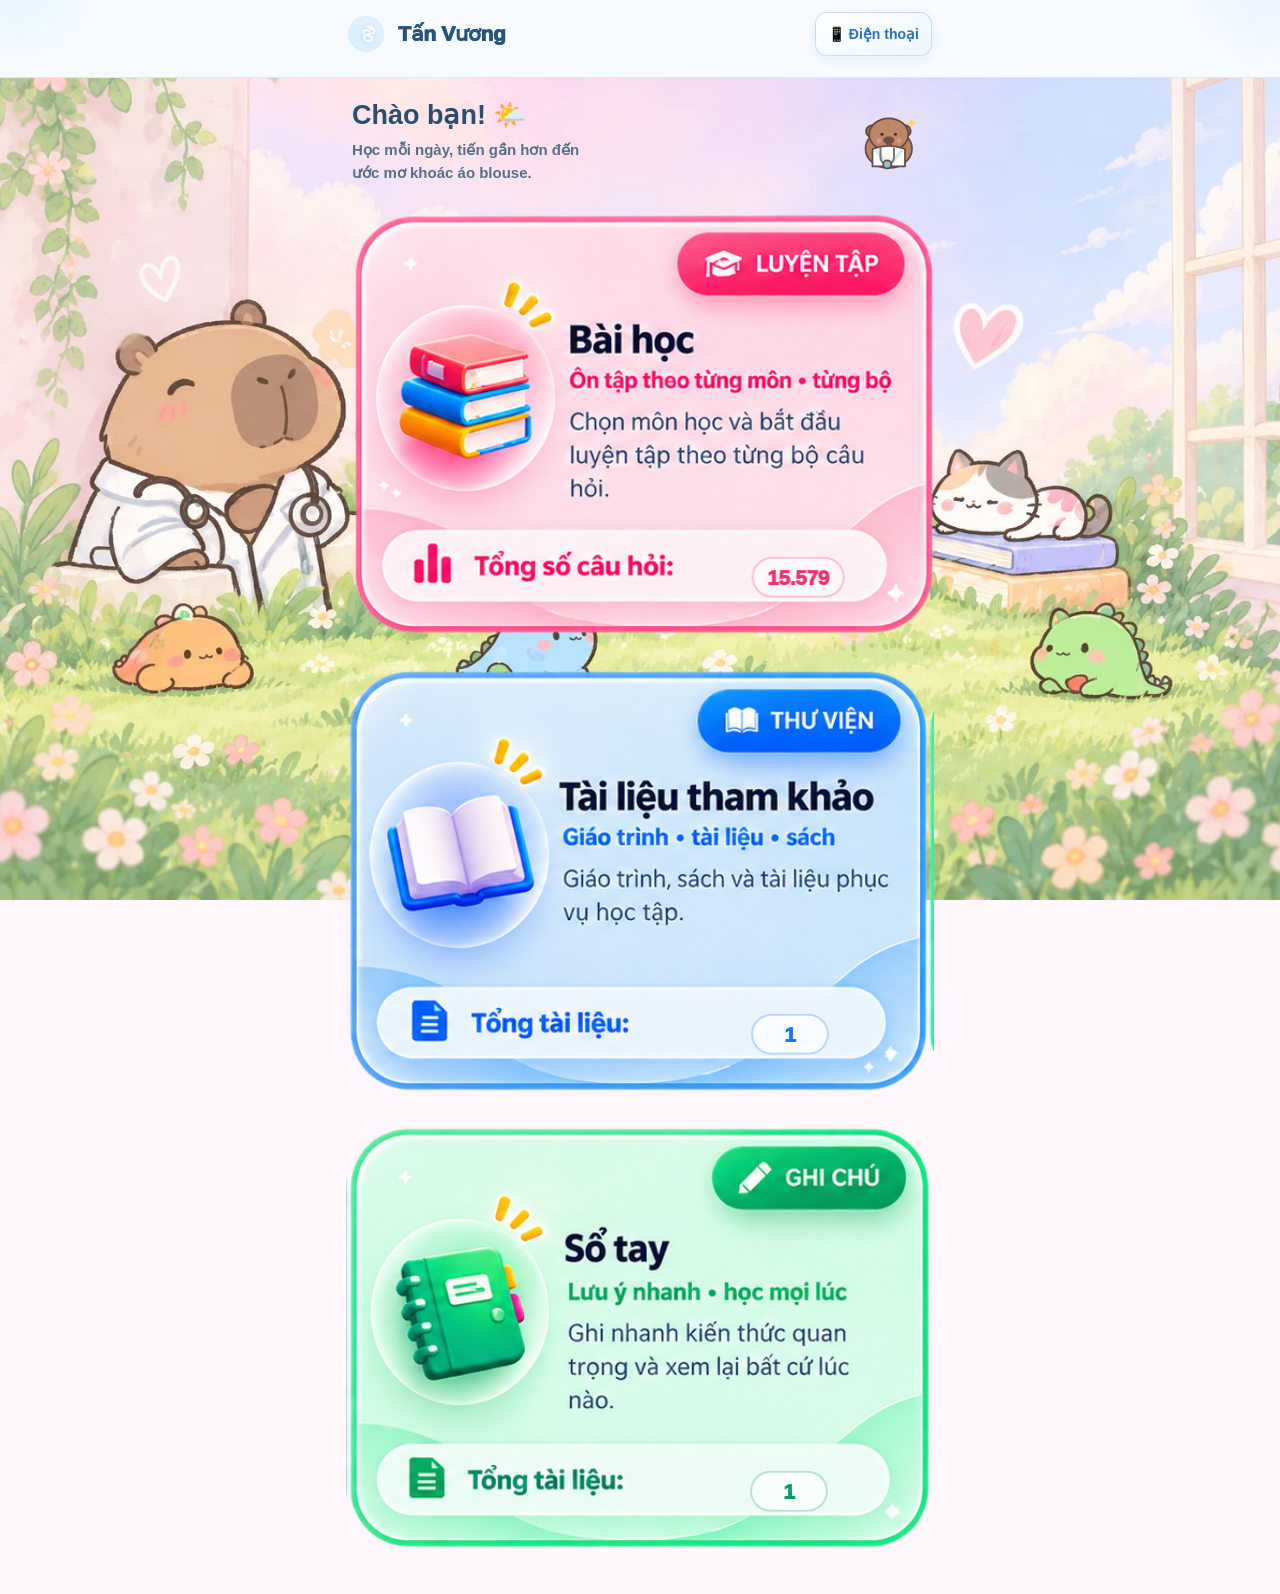
==== mobile.html @ 76cd5048 "2 luồng" ====
<!DOCTYPE html>

<html lang="vi" id="mobilePreview" data-device="mobile">
<head>
<meta charset="utf-8"/>
<meta content="width=device-width, initial-scale=1.0" name="viewport"/>
<meta content="#f28da8" name="theme-color"/>
<title>Tấn Vương | Học Y Khoa Cùng Tôi</title>
<link href="styles/mobile.css?v=20260911q3" rel="stylesheet"/>

</head>
<body class="closer-kawaii-theme">
<div aria-hidden="true" class="kawaii-global-scene">
<img alt="" class="kg-cloud kg-cloud-1" src="assets/stickers/cloud-smile.svg"/>
<img alt="" class="kg-cloud kg-cloud-2" src="assets/stickers/cloud-smile.svg"/>
<span class="kg-spark kg-s1">✦</span><span class="kg-spark kg-s2">♡</span><span class="kg-spark kg-s3">✧</span>
</div>
<!-- =====================================================
     BACKGROUND
===================================================== -->
<div class="background-orb orb-1"></div>
<div class="background-orb orb-2"></div>
<div class="background-orb orb-3"></div>
<div class="background-orb orb-4"></div>
<div aria-hidden="true" class="global-stickers">
<span class="global-sticker gs1">🩺</span>
<span class="global-sticker gs2">💊</span>
<span class="global-sticker gs3">🧬</span>
<span class="global-sticker gs4">🧠</span>
<span class="global-sticker gs5">🫀</span>
<span class="global-sticker gs6">🧪</span>
<span class="global-sticker gs7">🦴</span>
<span class="global-sticker gs8">💉</span>
<span class="global-sticker gs9">🔬</span>
<span class="global-sticker gs10">⚕️</span>
</div>
<!-- =====================================================
     HEADER
===================================================== -->
<header class="header">
<div class="header-inner">
<button class="brand ripple-target" id="brandHomeBtn" type="button">
<div class="brand-logo">
<span class="brand-pulse"></span>
<span aria-hidden="true" class="brand-cross medical-snake-mark">
<img alt="" src="assets/ui/asclepius.svg"/>
</span>
</div>
<span class="brand-name">
                Tấn Vương
            </span>
</button>
<nav aria-label="Điều hướng nhanh" class="kawaii-header-nav">
<button class="kawaii-nav-btn active" data-kawaii-nav="home" type="button">⌂ <span>Trang chủ</span></button>
<button class="kawaii-nav-btn" data-kawaii-nav="exercise" type="button">✎ <span>Làm bài</span></button>
<button class="kawaii-nav-btn" data-kawaii-nav="resource" type="button">▤ <span>Tài liệu</span></button>
</nav>
<div class="header-actions">
<button class="device-switch is-device-locked" id="deviceSwitch" type="button" aria-label="Giao diện hiện tại: Điện thoại" disabled>📱 Điện thoại</button>
<button class="fullscreen-btn ripple-target" id="fullscreenBtn" title="Toàn màn hình" type="button">
<span id="fullscreenIcon">
                    ⛶
                </span>
</button>
</div>
</div>
</header>
<!-- =====================================================
     MAIN
===================================================== -->
<main class="container">
<!-- =====================================================
     TRANG CHỦ — KAWAII GARDEN V2 FIXED
===================================================== -->
<section class="page-section show home-v2-page" id="landingPage">
<div class="mobile-greeting" aria-label="Lời chào">
  <div>
    <h1>Chào bạn! 🌤️</h1>
    <p>Học mỗi ngày, tiến gần hơn đến ước mơ khoác áo blouse.</p>
  </div>
  <img src="assets/stickers/capybara-doctor.svg" alt="" aria-hidden="true"/>
</div>
<div aria-hidden="true" class="home-v2-sky">
<span class="home-v2-cloud cloud-a"></span>
<span class="home-v2-cloud cloud-b"></span>
<span class="home-v2-star star-a">✦</span>
<span class="home-v2-star star-b">♡</span>
<span class="home-v2-star star-c">✧</span>
</div>
<section aria-label="Chào mừng" class="home-hero-v2-fixed">
<img alt="Chào bạn! Học mỗi ngày, tiến gần hơn đến ước mơ khoác áo blouse." class="home-hero-transparent-art" src="assets/home/home-hero-transparent.png"/>
<div aria-hidden="true" class="home-hero-mascots">
<img alt="" class="hero-capy-fixed" src="assets/stickers/capybara-doctor.svg"/>
<img alt="" class="hero-books-fixed" src="assets/stickers/books-plant.svg"/>
<img alt="" class="hero-cat-fixed" src="assets/stickers/cat-chick.svg"/>
<img alt="" class="hero-dino-fixed" src="assets/stickers/dino-study.svg"/>
</div>
<div class="hero-copy-fixed">
<div class="hero-kicker-fixed">💗 HỌC Y MỖI NGÀY</div>
<h1>Chào bạn!</h1>
<p>Học mỗi ngày, tiến gần hơn đến ước mơ khoác áo blouse.</p>
<div aria-hidden="true" class="hero-books-labels">
<span>Better Doctor</span>
<span>Brighter Future</span>
<span>You Can Do It!</span>
</div>
</div>
<div aria-hidden="true" class="hero-quote-fixed">
<span>Tri thức</span>
<strong>vì một thế hệ<br/>khỏe mạnh hơn ♡</strong>
</div>
<div aria-hidden="true" class="hero-doodle-left">Good<br/>Study... ♡</div>
<div aria-hidden="true" class="hero-doodle-right">Kiến thức hôm nay<br/>tạo nên bác sĩ tương lai ✨</div>
</section>
<section aria-label="Chức năng chính" class="home-actions-v2 home-actions-three home-image-actions">
<button aria-label="Bài học — mở khu luyện tập" class="home-action-card home-image-card home-image-card--lesson ripple-target" id="exercisePortalBtn" type="button">
<span class="home-total-v2 home-total-v2--lesson" id="homeQuestionTotal">...</span>
<span aria-hidden="true" class="home-card-code-arrow">→</span>
</button>
<button aria-label="Tài liệu tham khảo — mở thư viện tài liệu" class="home-action-card home-image-card home-image-card--resource ripple-target" id="resourcePortalBtn" type="button">
<span class="home-total-v2 home-total-v2--resource" data-home-resource-total="" id="homeResourceTotal">...</span>
<span aria-hidden="true" class="home-card-code-arrow">→</span>
</button>
<button aria-label="Sổ tay — mở ghi chú cá nhân" class="home-action-card home-image-card home-image-card--notebook ripple-target" id="notebookPortalBtn" type="button">
<span class="home-total-v2 home-total-v2--notebook" data-home-resource-total="" id="homeNotebookResourceTotal">...</span>
<span aria-hidden="true" class="home-card-code-arrow">→</span>
</button>
</section>
<div aria-hidden="true" class="home-bottom-garden">
<img alt="" class="garden-capy" src="assets/stickers/capy-laptop.svg"/>
<img alt="" class="garden-fox" src="assets/stickers/fox-book.svg"/>
<img alt="" class="garden-rainbow" src="assets/stickers/rainbow-cloud.svg"/>
<img alt="" class="garden-sleep" src="assets/stickers/sleep-cat.svg"/>
<img alt="" class="garden-penguin" src="assets/stickers/penguin-laptop.svg"/>
<span class="garden-message msg-left">Kiến thức hôm nay<br/>là sức khỏe ngày mai ♡</span>
<span class="garden-message msg-right">Học đều mỗi ngày<br/>một chút nhé! ✨</span>
</div>
</section>
<!-- =====================================================
     SỔ TAY
===================================================== -->
<section class="page-section notebook-page" id="notebookPage">
<div class="section-navigation glass-card notebook-navigation">
<button class="nav-back-btn ripple-target" id="notebookHomeBtn" type="button">🏠 Trang chủ</button>
<div class="section-nav-center">
<span class="nav-main-icon">📓</span>
<div><small>GHI CHÚ CÁ NHÂN</small><strong>Sổ tay</strong></div>
</div>
<span class="nav-decoration">✦</span>
</div>
<div class="notebook-shell glass-card">
<div class="notebook-heading">
<div>
<span class="notebook-kicker">✎ SỔ TAY HỌC TẬP</span>
<h2>Ghi lại điều quan trọng</h2>
<p>Nội dung được tự động lưu trên trình duyệt của thiết bị này.</p>
</div>
<span class="notebook-save-status" id="notebookSaveStatus">Đã lưu ✓</span>
</div>
<div class="notebook-paper-wrap">
<textarea class="notebook-textarea" id="notebookTextarea" placeholder="Ví dụ:
• Tiêu chuẩn chẩn đoán cần nhớ...
• Công thức / dấu hiệu quan trọng...
• Những câu mình thường làm sai..." spellcheck="false"></textarea>
</div>
<div class="notebook-footer">
<span id="notebookStats">0 ký tự</span>
<button class="notebook-clear-btn ripple-target" id="notebookClearBtn" type="button">🧹 Xóa nội dung</button>
</div>
</div>
</section>
<!-- =====================================================
     BÀI TẬP
===================================================== -->
<section class="page-section" id="exerciseHub">
<div aria-hidden="true" class="kawaii-page-decor exercise-page-decor">
<img alt="" class="decor-capy" src="assets/stickers/capybara-doctor.svg"/>
<img alt="" class="decor-dino" src="assets/stickers/dino-study.svg"/>
<img alt="" class="decor-bunny" src="assets/stickers/bunny-heart.svg"/>
<img alt="" class="decor-rainbow" src="assets/stickers/rainbow-cloud.svg"/>
</div>
<div aria-hidden="true" class="kawaii-floating-notes">
<div class="kawaii-paper-note exercise-note-right"><img alt="" src="assets/stickers/paper-note.svg"/><span>Kiến thức là hành trang cả đời! ♡</span></div>
</div>
<div class="section-navigation glass-card">
<button class="nav-back-btn ripple-target" id="exerciseHomeBtn" type="button">
            🏠 Trang chủ
        </button>
<div class="section-nav-center">
<span class="nav-main-icon">
                📝
            </span>
<div>
<small>
                    KHU VỰC HỌC TẬP
                </small>
<strong>
                    Bài Tập
                </strong>
</div>
</div>
<span class="nav-decoration">
            ✦
        </span>
</div>
<!-- =================================================
         MÔN HỌC
    ================================================= -->
<div class="subjects">
<button class="subject-btn ripple-target" data-subject="Nội Khoa" type="button">
<img class="mobile-subject-bg" src="assets/subject-cards/noi-khoa.png" alt="" aria-hidden="true" loading="eager" decoding="async">
<span class="subject-icon">
                🫀
            </span>
<span class="subject-name">
                Nội Khoa
            </span>
<span class="subject-count" data-subject-count="Nội Khoa">
                0 Câu
            </span>
</button>
<button class="subject-btn ripple-target" data-subject="Ngoại Khoa" type="button">
<img class="mobile-subject-bg" src="assets/subject-cards/ngoai-khoa.png" alt="" aria-hidden="true" loading="eager" decoding="async">
<span class="subject-icon">
                🩺
            </span>
<span class="subject-name">
                Ngoại Khoa
            </span>
<span class="subject-count" data-subject-count="Ngoại Khoa">
                0 Câu
            </span>
</button>
<button class="subject-btn ripple-target" data-subject="Nhi Khoa" type="button">
<img class="mobile-subject-bg" src="assets/subject-cards/nhi-khoa.png" alt="" aria-hidden="true" loading="eager" decoding="async">
<span class="subject-icon">
                👶
            </span>
<span class="subject-name">
                Nhi Khoa
            </span>
<span class="subject-count" data-subject-count="Nhi Khoa">
                0 Câu
            </span>
</button>
<button class="subject-btn ripple-target" data-subject="Sản Phụ Khoa" type="button">
<img class="mobile-subject-bg" src="assets/subject-cards/san-phu-khoa.png" alt="" aria-hidden="true" loading="eager" decoding="async">
<span class="subject-icon">
                🤰
            </span>
<span class="subject-name">
                Sản Phụ Khoa
            </span>
<span class="subject-count" data-subject-count="Sản Phụ Khoa">
                0 Câu
            </span>
</button>
<button class="subject-btn ripple-target" data-subject="Giải Phẫu" type="button">
<img class="mobile-subject-bg" src="assets/subject-cards/giai-phau.png" alt="" aria-hidden="true" loading="eager" decoding="async">
<span class="subject-icon">
                🦴
            </span>
<span class="subject-name">
                Giải Phẫu
            </span>
<span class="subject-count" data-subject-count="Giải Phẫu">
                0 Câu
            </span>
</button>
<button class="subject-btn ripple-target" data-subject="Sinh Lý" type="button">
<img class="mobile-subject-bg" src="assets/subject-cards/sinh-ly.png" alt="" aria-hidden="true" loading="eager" decoding="async">
<span class="subject-icon">
                🧠
            </span>
<span class="subject-name">
                Sinh Lý
            </span>
<span class="subject-count" data-subject-count="Sinh Lý">
                0 Câu
            </span>
</button>
<!-- HÓA SINH -->
<button class="subject-btn ripple-target" data-subject="Hóa Sinh" type="button">
<img class="mobile-subject-bg" src="assets/subject-cards/hoa-sinh.png" alt="" aria-hidden="true" loading="eager" decoding="async">
<span class="subject-icon">
                🧪
            </span>
<span class="subject-name">
                Hóa Sinh
            </span>
<span class="subject-count" data-subject-count="Hóa Sinh">
                0 Câu
            </span>
</button>
<!-- CÁC MÔN KHÁC -->
<button class="subject-btn ripple-target" data-subject="Các môn khác" type="button">
<img class="mobile-subject-bg" src="assets/subject-cards/cac-mon-khac.png" alt="" aria-hidden="true" loading="eager" decoding="async">
<span class="subject-icon">
                📚
            </span>
<span class="subject-name">
                Các môn khác
            </span>
<span class="subject-count" data-subject-count="Các môn khác">
                0 Câu
            </span>
</button>
<!-- TIẾNG ANH -->
<button class="subject-btn english-subject ripple-target" data-subject="Tiếng Anh" type="button">
<img class="mobile-subject-bg" src="assets/subject-cards/tieng-anh.png" alt="" aria-hidden="true" loading="eager" decoding="async">
<span class="english-new-badge">
                FLASHCARD
            </span>
<!-- ĐÃ ĐỔI CỜ 🇬🇧 THÀNH STICKER 🔤 -->
<span class="subject-icon english-subject-icon">
                🔤
            </span>
<span class="subject-name">
                Tiếng Anh
            </span>
<span class="subject-count english-count" data-subject-count="Tiếng Anh">
                0 Câu
            </span>
</button>
</div>
<!-- =================================================
         CẤU HÌNH
    ================================================= -->
</section><section class="page-section subject-detail-page" id="subjectPage"><div aria-hidden="true" class="subject-page-decor">
<span class="subject-page-spark sp-s1">✦</span>
<span class="subject-page-spark sp-s2">♡</span>
<span class="subject-page-spark sp-s3">✧</span>
</div><div class="subject-page-navigation glass-card">
<button class="subject-page-back ripple-target" id="subjectBackBtn" type="button">← Danh sách môn</button>
<div class="subject-page-heading">
<span class="subject-page-icon" id="subjectPageIcon">📚</span>
<div>
<small>MÔN HỌC ĐANG CHỌN</small>
<strong id="subjectPageTitle">Môn học</strong>
</div>
</div>
<button class="subject-page-home ripple-target" id="subjectPageHomeBtn" title="Trang chủ" type="button">⌂</button>
</div><div class="subject-page-intro">
<span>✦</span>
<p>Chọn một bộ trắc nghiệm bên dưới để bắt đầu học.</p>
<span>♡</span>
</div></section><section class="page-section quiz-config-page" id="quizConfigPage">
<div class="quiz-config-navigation glass-card">
<button class="quiz-config-back ripple-target" id="quizConfigBackBtn" type="button">← Chọn bộ</button>
<div class="quiz-config-heading">
<span aria-hidden="true" class="quiz-config-icon">📝</span>
<div>
<small>CẤU HÌNH BÀI LÀM</small>
<strong id="quizConfigTitle">Bộ trắc nghiệm</strong>
</div>
</div>
<button class="quiz-config-home ripple-target" id="quizConfigHomeBtn" title="Trang chủ" type="button">⌂</button>
</div>
<div aria-hidden="true" class="quiz-config-intro">
<span>✦</span><p>Chọn số câu, thời gian và hình thức học.</p><span>♡</span>
</div>
<div class="mode-area" id="modeArea">
<div class="selected-subject glass-card">
<div class="selected-subject-info">
<span class="selected-dot"></span>
<div>
<small>
                        ĐANG CHỌN
                    </small>
<h2 id="selectedSubjectName"></h2>
</div>
</div>
<span class="selected-count" id="subjectCountText">
                0 câu hỏi
            </span>
</div>
<div class="test-config">
<!-- SỐ CÂU -->
<div class="config-group glass-card">
<div class="config-header">
<div class="config-icon">
                        📝
                    </div>
<div>
<strong>
                            Số câu
                        </strong>
<small>
                            Chọn số câu kiểm tra
                        </small>
</div>
</div>
<div class="choice-row" id="questionCountChoices">
<button class="choice-btn ripple-target" data-count="10" type="button">
<strong>10</strong>
<span>câu</span>
</button>
<button class="choice-btn active ripple-target" data-count="15" type="button">
<strong>15</strong>
<span>câu</span>
</button>
<button class="choice-btn ripple-target" data-count="20" type="button">
<strong>20</strong>
<span>câu</span>
</button>
<button class="choice-btn ripple-target" data-count="30" type="button">
<strong>30</strong>
<span>câu</span>
</button>
<button class="choice-btn ripple-target" data-count="50" type="button">
<strong>50</strong>
<span>câu</span>
</button>
<button class="choice-btn ripple-target" data-count="all" type="button">
<strong>∞</strong>
<span>tất cả</span>
</button>
</div>
</div>
<!-- THỜI GIAN -->
<div class="config-group glass-card">
<div class="config-header">
<div class="config-icon timer-config-icon">
                        ⏱
                    </div>
<div>
<strong>
                            Thời gian
                        </strong>
<small>
                            Thời gian làm bài
                        </small>
</div>
</div>
<div class="choice-row time-choice-row" id="timeChoices">
<button class="choice-btn ripple-target" data-time="0" type="button">
<strong>∞</strong>
<span>Tự do</span>
</button>
<button class="choice-btn active ripple-target" data-time="15" type="button">
<strong>15</strong>
<span>phút</span>
</button>
<button class="choice-btn ripple-target" data-time="30" type="button">
<strong>30</strong>
<span>phút</span>
</button>
<button class="choice-btn ripple-target" data-time="45" type="button">
<strong>45</strong>
<span>phút</span>
</button>
<button class="choice-btn ripple-target" data-time="60" type="button">
<strong>60</strong>
<span>phút</span>
</button>
</div>
</div>
</div>
<!-- =================================================
             CHẾ ĐỘ
        ================================================= -->
<div class="mode-grid" id="modeGrid">
<button class="mode-card test-mode ripple-target" id="startTestBtn" type="button">
<span class="mode-sticker">
                    🧪
                </span>
<div class="mode-icon">
                    📝
                </div>
<div class="mode-content">
<span>
                        KIỂM TRA
                    </span>
<h3>
                        Bắt đầu TEST
                    </h3>
<p>
                        Random câu hỏi và đáp án.
                    </p>
</div>
<div class="mode-arrow">
                    →
                </div>
</button>
<button class="mode-card read-mode ripple-target" id="readQuestionsBtn" type="button">
<span class="mode-sticker">
                    🩺
                </span>
<div class="mode-icon">
                    📖
                </div>
<div class="mode-content">
<span>
                        ÔN TẬP
                    </span>
<h3>
                        Đọc câu hỏi
                    </h3>
<p>
                        Xem đáp án và giải thích.
                    </p>
</div>
<div class="mode-arrow">
                    →
                </div>
</button>
<!-- FLASHCARD -->
<button class="mode-card flashcard-mode ripple-target" id="flashcardModeBtn" type="button">
<span class="mode-sticker flash-mode-sticker">
                    💬
                </span>
<div class="mode-icon flashcard-mode-icon">
                    🎴
                </div>
<div class="mode-content">
<span>
                        ENGLISH
                    </span>
<h3>
                        Học bằng Flashcard
                    </h3>
<p>
                        Lật thẻ, ghi nhớ và luyện từ vựng.
                    </p>
</div>
<div class="mode-arrow flashcard-arrow">
                    →
                </div>
</button>
<!-- LUYỆN TỪ -->
<button class="mode-card word-practice-mode ripple-target" id="wordPracticeModeBtn" type="button">
<span class="mode-sticker word-practice-mode-sticker">
                    ✨
                </span>
<div class="mode-icon word-practice-mode-icon">
                    ⌨️
                </div>
<div class="mode-content">
<span>
                        ENGLISH
                    </span>
<h3>
                        Luyện từ
                    </h3>
<p>
                        Điền Anh ↔ Việt, sai nhập lại đến khi đúng.
                    </p>
</div>
<div class="mode-arrow word-practice-arrow">
                    →
                </div>
</button>
</div>
</div></section>
<!-- =====================================================
     TÀI LIỆU
===================================================== -->
<section class="page-section" id="resourceHub">
<div class="section-navigation glass-card">
<button class="nav-back-btn ripple-target" id="resourceHomeBtn" type="button">
            🏠 Trang chủ
        </button>
<div class="section-nav-center">
<span class="nav-main-icon">
                📚
            </span>
<div>
<small>
                    THƯ VIỆN
                </small>
<strong>
                    Tài Liệu
                </strong>
</div>
</div>
<span class="nav-decoration">
            ✦
        </span>
</div>
<div class="library-banner glass-card">
<div class="library-banner-icon">
            📚
        </div>
<div class="library-banner-content">
<span>
                THƯ VIỆN Y KHOA
            </span>
<h2>
                Tài liệu học tập
            </h2>
<p>
                Sách và slide lưu trên Google Drive,
                không chiếm dung lượng hosting.
            </p>
</div>
<div class="drive-status">
<span class="drive-status-dot"></span>

            Google Drive

        </div>
</div>
<div class="resource-category-grid">
<button class="resource-category-card book-category ripple-target" id="bookResourceBtn" type="button">
<div class="resource-category-icon">
                📘
            </div>
<span class="resource-category-label">
                E-BOOK
            </span>
<h2>
                Sách Tham Khảo
            </h2>
<p>
                Giáo trình và sách Y khoa.
            </p>
<div class="resource-category-footer">
<span id="bookCount">
                    0 sách
                </span>
<strong>
                    →
                </strong>
</div>
</button>
<button class="resource-category-card slide-category ripple-target" id="slideResourceBtn" type="button">
<div class="resource-category-icon">
                🖥️
            </div>
<span class="resource-category-label">
                SLIDE
            </span>
<h2>
                Slide Tham Khảo
            </h2>
<p>
                Slide bài giảng phục vụ ôn tập.
            </p>
<div class="resource-category-footer">
<span id="slideCount">
                    0 tài liệu
                </span>
<strong>
                    →
                </strong>
</div>
</button>
</div>
</section>
<!-- =====================================================
     DANH SÁCH SÁCH
===================================================== -->
<section class="page-section" id="resourceListPage">
<div class="section-navigation glass-card">
<button class="nav-back-btn ripple-target" id="backToResourcesBtn" type="button">
            ← Tài liệu
        </button>
<div class="section-nav-center">
<span class="nav-main-icon" id="resourceListIcon">
                📘
            </span>
<div>
<small>
                    THƯ VIỆN
                </small>
<strong id="resourceListTitle">
                    Sách Tham Khảo
                </strong>
</div>
</div>
<button class="small-home-btn ripple-target" id="resourceListHomeBtn" type="button">
            🏠
        </button>
</div>
<div class="resource-search glass-card">
<span class="resource-search-icon">
            🔎
        </span>
<div>
<label for="resourceSearchInput">
                Tìm trong thư viện
            </label>
<input autocomplete="off" id="resourceSearchInput" placeholder="Nhập tên sách..." type="search"/>
</div>
<span class="resource-result-count" id="resourceResultCount">
            0 sách
        </span>
<button class="resource-clear-btn ripple-target" id="resourceClearSearchBtn" type="button">
            ✕
        </button>
</div>
<div class="book-list" id="resourceList"></div>
</section>
<!-- =====================================================
     QUIZ
===================================================== -->
<section class="page-section" id="quizPage">
<div aria-hidden="true" class="kawaii-page-decor quiz-page-decor">
<img alt="" class="quiz-decor-study" src="assets/stickers/bear-study-desk.svg"/>
<img alt="" class="quiz-decor-bunny" src="assets/stickers/bunny-heart.svg"/>
<img alt="" class="quiz-decor-cloud" src="assets/stickers/cloud-smile.svg"/>
</div>
<div aria-hidden="true" class="kawaii-floating-notes">
<div class="kawaii-paper-note quiz-note-left"><img alt="" src="assets/stickers/paper-note.svg"/><span>Mỗi câu hỏi là một bước tiến ♡</span></div>
</div>
<div class="quiz-header glass-card">
<button class="quiz-header-btn ripple-target" id="quizHomeBtn" type="button">
            🏠 Trang chủ
        </button>
<div class="quiz-header-subject">
<span>🧠</span>
<strong id="quizTopSubject"></strong>
</div>
<button class="quiz-header-btn ripple-target" id="quizFullscreenBtn" type="button">
            ⛶
        </button>
</div>
<div class="quiz-layout">
<!-- MAIN -->
<div class="quiz-main glass-card">
<div class="quiz-top">
<div>
<div class="quiz-live">
<span></span>

                        ĐANG LÀM BÀI

                    </div>
<h2 id="quizSubject"></h2>
<p id="quizInfoText"></p>
</div>
<div class="timer" id="timer">

                    ⏱

                    <strong id="timerText">
                        15:00
                    </strong>
</div>
</div>
<div class="progress-box">
<div class="progress-head">
<span id="progressText"></span>
<span id="progressPercent">
                        0%
                    </span>
</div>
<div class="progress-track">
<div class="progress-value" id="progressValue"></div>
</div>
<div class="answered-status" id="answeredStatus"></div>
</div>
<div class="question-head">
<span class="question-number" id="questionNumber">
                    CÂU 1
                </span>
<button class="flag-btn ripple-target" id="flagBtn" type="button">
                    ⭐ Đánh dấu
                </button>
</div>
<div class="question-text" id="questionText"></div>
<div class="answers" id="answersArea"></div>
<div class="answer-explanation" id="answerExplanation">
<div class="explanation-head">
<span>
                        💡
                    </span>
<div>
<small>
                            GIẢI THÍCH
                        </small>
<strong id="correctAnswerText"></strong>
</div>
</div>
<p id="explanationText"></p>
<div class="answer-detail-list" id="answerDetailList"></div>
</div>
<div class="quiz-navigation">
<button class="quiz-nav-btn previous-btn ripple-target" id="prevBtn" type="button">
                    🩺 ← Câu trước
                </button>
<button class="quiz-nav-btn next-btn ripple-target" id="nextBtn" type="button">
                    Câu tiếp → 💊
                </button>
</div>
</div>
<!-- SIDEBAR -->
<aside class="quiz-sidebar glass-card">
<div class="sidebar-score" id="sidebarScore">
<span class="score-label">
                    KẾT QUẢ
                </span>
<div class="score-circle" id="scoreCircle">
<div>
<strong id="circlePercent">
                            0%
                        </strong>
<span id="circleScore">
                            0 điểm
                        </span>
</div>
</div>
<strong class="score-fraction" id="sidebarFraction"></strong>
<span class="score-tier" id="sidebarTier"></span>
<div class="score-stats">
<div class="score-correct">
<strong id="correctCount">
                            0
                        </strong>
<span>
                            Đúng
                        </span>
</div>
<div class="score-wrong">
<strong id="wrongCount">
                            0
                        </strong>
<span>
                            Sai
                        </span>
</div>
<div class="score-blank">
<strong id="blankCount">
                            0
                        </strong>
<span>
                            Trống
                        </span>
</div>
</div>
<div class="result-time" id="resultTime"></div>
</div>
<div class="review-tools" id="reviewTools">
<strong>
                    Xem lại
                </strong>
<div class="review-buttons">
<button class="review-btn active ripple-target" data-review="all" type="button">
                        Tất cả
                    </button>
<button class="review-btn ripple-target" data-review="wrong" type="button">
                        Câu sai
                    </button>
<button class="review-btn ripple-target" data-review="flagged" type="button">
                        ⭐
                    </button>
</div>
</div>
<div class="sidebar-title-row">
<strong>
                    Danh sách câu
                </strong>
<span>
                    🧬
                </span>
</div>
<div class="question-grid" id="questionGrid"></div>
<div class="question-legend" id="questionLegend"></div>
<button class="sidebar-action jump-action ripple-target" id="jumpUnansweredBtn" type="button">
                🔎 Tới câu chưa làm
            </button>
<button class="sidebar-action submit-action ripple-target" id="submitBtn" type="button">
                🧪 NỘP BÀI ✓
            </button>
<button class="sidebar-action new-action ripple-target" id="sidebarNewQuizBtn" type="button">
                🎲 Làm bài mới
            </button>
<button class="sidebar-action retry-action ripple-target" id="retryWrongBtn" type="button">
                🔁 Luyện lại câu sai
            </button>
<button class="sidebar-action exit-action ripple-target" id="exitQuizBtn" type="button">
                🚪 Thoát bài
            </button>
</aside>
</div>
</section>
<!-- =====================================================
     ĐỌC CÂU HỎI
===================================================== -->
<section class="page-section" id="readPage">
<div class="read-page-header glass-card">
<div>
<span>
                📖 ÔN TẬP
            </span>
<h2 id="readSubject"></h2>
</div>
<div>
<button class="nav-back-btn ripple-target" id="backFromReadBtn" type="button">
                ← Bài tập
            </button>
<button class="small-home-btn ripple-target" id="readHomeBtn" type="button">
                🏠
            </button>
</div>
</div>
<div class="read-search glass-card">
<span>
            🔎
        </span>
<input autocomplete="off" id="readSearchInput" placeholder="Tìm kiếm câu hỏi..." type="search"/>
<strong id="readResultCount">
            0 câu
        </strong>
</div>
<div class="read-list" id="readList"></div>
<div class="pagination glass-card" id="readPagination">
<button class="pagination-btn ripple-target" id="readPrevPageBtn" type="button">
            ← Trang trước
        </button>
<div>
<small>
                TRANG
            </small>
<strong id="readPageIndicator">
                1 / 1
            </strong>
</div>
<button class="pagination-btn ripple-target" id="readNextPageBtn" type="button">
            Trang sau →
        </button>
</div>
</section>
<!-- =====================================================
     FLASHCARD
===================================================== -->
<section class="page-section" id="flashcardPage">
<div class="flashcard-page-bg">
<span class="flash-decor fd1">
            🔤
        </span>
<span class="flash-decor fd2">
            💬
        </span>
<span class="flash-decor fd3">
            ✏️
        </span>
<span class="flash-decor fd4">
            🎧
        </span>
<span class="flash-decor fd5">
            ABC
        </span>
<div class="flashcard-header blue-glass">
<button class="flash-header-btn ripple-target" id="backFromFlashcardBtn" type="button">
                ← Tiếng Anh
            </button>
<div class="flash-header-center">
<span>
                    🎴
                </span>
<div>
<small>
                        ENGLISH STUDY
                    </small>
<strong>
                        Flashcard
                    </strong>
</div>
</div>
<button class="flash-header-btn home-flash-btn ripple-target" id="flashcardHomeBtn" type="button">
                🏠
            </button>
</div>
<div class="flash-dashboard blue-glass">
<div class="flash-dashboard-title">
<span class="flash-main-icon">
                    🔤
                </span>
<div>
<span>
                        HỌC TỪ VỰNG
                    </span>
<h2>
                        English Flashcards
                    </h2>
<p>
                        Nhấn vào thẻ hoặc phím Space để lật.
                    </p>
</div>
</div>
<div class="flash-stats">
<div>
<small>
                        THẺ
                    </small>
<strong id="flashTotalCount">
                        0
                    </strong>
</div>
<div>
<small>
                        ĐÃ NHỚ
                    </small>
<strong id="flashKnownCount">
                        0
                    </strong>
</div>
<div>
<small>
                        CÒN LẠI
                    </small>
<strong id="flashRemainingCount">
                        0
                    </strong>
</div>
</div>
</div>
<div class="flash-search-row blue-glass">
<span>
                🔎
            </span>
<input autocomplete="off" id="flashSearchInput" placeholder="Tìm từ vựng..." type="search"/>
<button class="flash-small-btn ripple-target" id="flashShuffleBtn" type="button">
                🔀 Random
            </button>
<button class="flash-small-btn ripple-target" id="flashResetBtn" type="button">
                ↻ Reset
            </button>
</div>
<div class="flash-progress-section">
<div class="flash-progress-info">
<strong id="flashPosition">
                    Thẻ 0 / 0
                </strong>
<span id="flashProgressPercent">
                    0%
                </span>
</div>
<div class="flash-progress-track">
<div class="flash-progress-value" id="flashProgressValue"></div>
</div>
</div>
<div class="flashcard-stage">
<div class="flashcard" id="flashcard" tabindex="0">
<div class="flashcard-inner">
<div class="flashcard-face flashcard-front">
<span class="flash-face-label">
                            ENGLISH
                        </span>
<span class="flash-word-icon">
                            🔤
                        </span>
<h2 id="flashFrontText">
                            Chưa có flashcard
                        </h2>
<p id="flashFrontHint">
                            Nhấn để xem nghĩa
                        </p>
<div class="flash-click-hint">
                            ↻ Lật thẻ
                        </div>
</div>
<div class="flashcard-face flashcard-back">
<span class="flash-face-label">
                            VIETNAMESE
                        </span>
<span class="flash-word-icon">
                            💬
                        </span>
<h2 id="flashBackText"></h2>
<p class="flash-pronunciation" id="flashPronunciation"></p>
<div class="flash-example" id="flashExample"></div>
<div class="flash-click-hint">
                            ↻ Lật lại
                        </div>
</div>
</div>
</div>
</div>
<div class="flashcard-actions">
<button class="flash-nav-btn ripple-target" id="flashPrevBtn" type="button">
                ← Thẻ trước
            </button>
<button class="flash-known-btn ripple-target" id="flashKnownBtn" type="button">
                ○ Đánh dấu đã nhớ
            </button>
<button class="flash-nav-btn next-flash-btn ripple-target" id="flashNextBtn" type="button">
                Thẻ tiếp →
            </button>
</div>
</div>
</section>
<!-- =====================================================
     LUYỆN TỪ TIẾNG ANH
===================================================== -->
<section class="page-section" id="wordPracticePage">
<div class="word-practice-page-bg">
<span aria-hidden="true" class="word-decor wd1">A</span>
<span aria-hidden="true" class="word-decor wd2">あ</span>
<span aria-hidden="true" class="word-decor wd3">💬</span>
<span aria-hidden="true" class="word-decor wd4">✍️</span>
<span aria-hidden="true" class="word-decor wd5">✨</span>
<div class="word-practice-header word-glass">
<button class="word-header-btn ripple-target" id="backFromWordPracticeBtn" type="button">
                ← Tiếng Anh
            </button>
<div class="word-header-center">
<span>🧩</span>
<div>
<small>VOCABULARY TRAINER</small>
<strong>Luyện từ</strong>
</div>
</div>
<button class="word-header-btn word-home-btn ripple-target" id="wordPracticeHomeBtn" title="Trang chủ" type="button">
                🏠
            </button>
</div>
<div class="word-practice-dashboard">
<div class="word-practice-intro word-glass">
<div class="word-intro-icon">
                    🔤
                </div>
<div>
<small>LUYỆN PHẢN XẠ TỪ VỰNG</small>
<h2>Anh ↔ Việt</h2>
<p>Trả lời đúng mới được chuyển sang từ tiếp theo.</p>
</div>
</div>
<div class="word-practice-stats">
<div>
<small>ĐÚNG</small>
<strong id="wordPracticeCorrectCount">0</strong>
</div>
<div>
<small>SAI</small>
<strong id="wordPracticeWrongCount">0</strong>
</div>
<div>
<small>CHÍNH XÁC</small>
<strong id="wordPracticeAccuracy">100%</strong>
</div>
</div>
</div>
<div class="word-direction-panel word-glass">
<div class="word-direction-copy">
<span>🎯</span>
<div>
<strong>Chọn chiều luyện</strong>
<small>Có thể đổi bất cứ lúc nào</small>
</div>
</div>
<div class="word-direction-buttons">
<button class="word-direction-btn ripple-target" data-word-direction="en-vi" type="button">
                    🇬🇧 Anh → Việt
                </button>
<button class="word-direction-btn ripple-target" data-word-direction="vi-en" type="button">
                    🇻🇳 Việt → Anh
                </button>
<button class="word-direction-btn active ripple-target" data-word-direction="mixed" type="button">
                    🔀 Trộn 2 chiều
                </button>
</div>
</div>
<div class="word-progress-section">
<div class="word-progress-info">
<strong id="wordPracticePosition">Từ 0 / 0</strong>
<button class="word-shuffle-btn ripple-target" id="wordPracticeShuffleBtn" type="button">
                    🔀 Đổi thứ tự
                </button>
</div>
<div class="word-progress-track">
<div class="word-progress-value" id="wordPracticeProgressValue"></div>
</div>
</div>
<div class="word-practice-card" id="wordPracticeCard">
<span aria-hidden="true" class="word-card-spark ws1">✦</span>
<span aria-hidden="true" class="word-card-spark ws2">✧</span>
<span aria-hidden="true" class="word-card-spark ws3">✦</span>
<div class="word-question-area">
<span class="word-question-label" id="wordPracticeQuestionLabel">
                    ENGLISH → VIETNAMESE
                </span>
<div class="word-question-icon">
                    💭
                </div>
<h2 id="wordPracticePrompt">
                    Chưa có từ vựng
                </h2>
<p class="word-direction-label" id="wordPracticeDirectionLabel">
                    Hãy nhập nghĩa tiếng Việt
                </p>
<p class="word-pronunciation" id="wordPracticePronunciation"></p>
<div class="word-example" id="wordPracticeExample"></div>
</div>
<form autocomplete="off" class="word-answer-form" id="wordPracticeForm">
<label class="word-input-label" for="wordPracticeInput" id="wordPracticeInputLabel">
                    Nghĩa tiếng Việt của bạn
                </label>
<div class="word-input-wrap">
<span class="word-input-icon">✍️</span>
<input autocapitalize="off" autocomplete="off" id="wordPracticeInput" placeholder="Nhập đáp án tại đây..." spellcheck="false" type="text"/>
<span aria-hidden="true" class="word-input-status"></span>
</div>
<div aria-live="polite" class="word-practice-feedback" id="wordPracticeFeedback">
                    Nhập đáp án rồi nhấn Enter hoặc nút Kiểm tra.
                </div>
<div aria-live="polite" class="word-hint-box" id="wordPracticeHintBox"></div>
<div class="word-action-grid">
<button class="word-action-btn hint-word-btn ripple-target" id="wordPracticeHintBtn" type="button">
                        💡 Gợi ý
                    </button>
<button class="word-action-btn answer-word-btn ripple-target" id="wordPracticeAnswerBtn" type="button">
                        👀 Hiện đáp án
                    </button>
<button class="word-action-btn check-word-btn ripple-target" type="submit">
                        ✓ Kiểm tra
                    </button>
</div>
</form>
</div>
<div class="word-rule-note word-glass">
<span>🌈</span>
<p><strong>Luật luyện:</strong> Sai sẽ sáng đỏ và giữ nguyên từ. Đúng sẽ sáng xanh rồi tự chuyển sang từ kế tiếp.</p>
</div>
</div>
</section>
</main>
<!-- =====================================================
     GOOGLE DRIVE VIEWER
===================================================== -->
<div class="resource-viewer-modal" id="resourceViewerModal">
<div class="resource-viewer-box" id="resourceViewerBox">
<div class="viewer-header">
<div class="viewer-title-group">
<span class="viewer-book-icon">
                    📘
                </span>
<div>
<small>
                        GOOGLE DRIVE
                    </small>
<strong id="viewerTitle">
                        Tài liệu
                    </strong>
</div>
</div>
<div class="viewer-actions">
<a class="viewer-action download-viewer-btn" href="#" id="viewerDownloadBtn" rel="noopener noreferrer" target="_blank">
                    ⬇ Tải sách
                </a>
<a class="viewer-action drive-viewer-btn" href="#" id="viewerOpenSourceBtn" rel="noopener noreferrer" target="_blank">
                    ↗ Google Drive
                </a>
<button class="viewer-action ripple-target" id="viewerFullBtn" type="button">
                    ⛶ Toàn màn hình
                </button>
<button class="viewer-action close-viewer-btn ripple-target" id="viewerCloseBtn" type="button">
                    ✕ Đóng
                </button>
</div>
</div>
<div class="viewer-status-bar">
<span class="viewer-online-dot"></span>
<span>
                Google Drive Preview
            </span>
<small>
                Điều hướng trang và zoom bằng Google Drive
            </small>
</div>
<div class="viewer-stage">
<div class="viewer-loading" id="viewerLoading">
<div class="viewer-spinner"></div>
<strong>
                    Đang mở tài liệu...
                </strong>
</div>
<iframe allow="autoplay; fullscreen" allowfullscreen="" frameborder="0" id="resourceIframe" src=""></iframe>
</div>
</div>
</div>
<!-- =====================================================
     NỘP BÀI
===================================================== -->
<div class="modal" id="submitConfirmModal">
<div class="modal-card">
<span class="modal-icon">
            📝
        </span>
<h2>
            Nộp bài?
        </h2>
<p id="submitConfirmMessage"></p>
<div class="modal-actions">
<button class="modal-secondary ripple-target" id="cancelSubmitBtn" type="button">
                🩺 Làm tiếp
            </button>
<button class="modal-primary ripple-target" id="confirmSubmitBtn" type="button">
                🧪 Nộp bài
            </button>
</div>
</div>
</div>
<!-- =====================================================
     THOÁT BÀI
===================================================== -->
<div class="modal" id="exitConfirmModal">
<div class="modal-card">
<span class="modal-icon">
            🚪
        </span>
<h2>
            Thoát bài thi?
        </h2>
<p>
            Bài làm hiện tại sẽ bị mất.
        </p>
<div class="modal-actions">
<button class="modal-secondary ripple-target" id="cancelExitBtn" type="button">
                Ở lại
            </button>
<button class="modal-danger ripple-target" id="confirmExitBtn" type="button">
                Thoát
            </button>
</div>
</div>
</div>
<!-- =====================================================
     KẾT QUẢ
===================================================== -->
<div class="modal" id="resultModal">
<div class="modal-card result-modal-card">
<span class="result-trophy">
            🏆
        </span>
<small class="result-kicker">
            HOÀN THÀNH
        </small>
<h2>
            Kết quả của bạn
        </h2>
<div class="big-score-circle" id="bigScoreCircle">
<div>
<strong id="modalPercent">
                    0%
                </strong>
<span>
                    chính xác
                </span>
</div>
</div>
<strong class="result-score" id="scoreText">
            0 điểm
        </strong>
<div class="result-fraction" id="modalScoreFraction"></div>
<div class="result-tier" id="modalTier"></div>
<p id="resultMessage"></p>
<div class="result-stat-grid">
<div class="result-correct">
<strong id="modalCorrect">
                    0
                </strong>
<span>
                    Đúng
                </span>
</div>
<div class="result-wrong">
<strong id="modalWrong">
                    0
                </strong>
<span>
                    Sai
                </span>
</div>
<div class="result-blank">
<strong id="modalBlank">
                    0
                </strong>
<span>
                    Trống
                </span>
</div>
</div>
<div class="result-buttons">
<button class="result-main-btn ripple-target" id="closeResultBtn" type="button">
                👀 Xem lại
            </button>
<button class="result-secondary-btn ripple-target" id="newQuizBtn" type="button">
                🎲 Làm bài mới
            </button>
<button class="result-home-btn ripple-target" id="resultHomeBtn" type="button">
                🏠 Trang chủ
            </button>
</div>
</div>
</div>
<!-- =====================================================
     LOADING
===================================================== -->
<div class="loading-overlay" id="loadingOverlay">
<div class="loading-card">
<div class="loading-stickers">
<span>🧬</span>
<span>🩺</span>
<span>💊</span>
</div>
<div class="main-spinner"></div>
<strong id="loadingTitle">
            Đang chuẩn bị...
        </strong>
<p id="loadingText"></p>
</div>
</div>
<button class="scroll-top-btn ripple-target" id="scrollTopBtn" type="button">
    ↑
</button>
<div class="toast-container" id="toastContainer"></div>
<div class="confetti-container" id="confettiContainer"></div>
<!-- =====================================================
     QUESTION FILES
===================================================== -->







<!-- FLASHCARD -->

<!-- RESOURCE -->


<!-- MAIN -->



<script src="js/mobile.js?v=20260911q3"></script>
<script src="js/app.js?v=20260911q3"></script>
</body>
</html>
---- styles/mobile.css ----
/* =========================================================
   RESET
========================================================= */

* {
    margin: 0;
    padding: 0;
    box-sizing: border-box;
}


:root {

    --pink: #f28da8;
    --pink-dark: #d95f83;
    --pink-strong: #e75f8c;
    --pink-soft: #fff0f5;

    --purple: #9877ef;
    --purple-dark: #7054c5;
    --purple-strong: #865be8;
    --purple-soft: #eee9ff;

    --blue: #589cf5;
    --blue-dark: #397bd7;
    --blue-soft: #eaf3ff;

    --cyan: #4cc8de;
    --cyan-soft: #e9fbff;

    --mint: #4fc895;
    --mint-soft: #e7f9f1;

    --yellow: #ffc95c;
    --yellow-soft: #fff5d8;

    --red: #ef6e7d;
    --red-soft: #ffedf0;

    --dark: #33343f;
    --gray: #747681;
    --gray-light: #9b9da7;

    --shadow:
        0 18px 55px rgba(165,73,114,.11);

    --shadow-hover:
        0 27px 68px rgba(165,73,114,.19);
}


html {
    scroll-behavior: smooth;
}


body {

    min-height: 100vh;

    font-weight: 550;

    overflow-x: hidden;

    font-family:
        Inter,
        -apple-system,
        BlinkMacSystemFont,
        "Segoe UI",
        Roboto,
        Arial,
        sans-serif;

    color:
        var(--dark);

    background:
        linear-gradient(
            135deg,
            #fff9fb,
            #ffeff5,
            #f7f2ff,
            #effaff
        );

    background-size:
        300% 300%;

    animation:
        bodyGradient 18s ease infinite;
}


body.modal-open {
    overflow: hidden;
}


button,
input {
    font: inherit;
}


button,
a {
    -webkit-tap-highlight-color:
        transparent;
}


button:focus-visible,
a:focus-visible,
input:focus-visible {

    outline:
        3px solid rgba(86,156,245,.2);

    outline-offset:
        3px;
}


@keyframes bodyGradient {

    0% {
        background-position:
            0% 50%;
    }

    50% {
        background-position:
            100% 50%;
    }

    100% {
        background-position:
            0% 50%;
    }

}



/* =========================================================
   BACKGROUND ORBS
========================================================= */

.background-orb {

    position: fixed;

    z-index: -5;

    pointer-events: none;

    border-radius: 50%;
}


.orb-1 {

    width: 500px;
    height: 500px;

    left: -230px;
    top: 90px;

    background:
        radial-gradient(
            circle,
            rgba(242,141,168,.3),
            transparent 70%
        );

    animation:
        orbMoveOne 15s ease-in-out infinite;
}


.orb-2 {

    width: 500px;
    height: 500px;

    right: -230px;
    top: 340px;

    background:
        radial-gradient(
            circle,
            rgba(152,119,239,.25),
            transparent 70%
        );

    animation:
        orbMoveTwo 18s ease-in-out infinite;
}


.orb-3 {

    width: 420px;
    height: 420px;

    left: 27%;
    bottom: -170px;

    background:
        radial-gradient(
            circle,
            rgba(76,200,222,.2),
            transparent 70%
        );
}


.orb-4 {

    width: 280px;
    height: 280px;

    right: 27%;
    top: -100px;

    background:
        radial-gradient(
            circle,
            rgba(255,201,92,.18),
            transparent 70%
        );
}


@keyframes orbMoveOne {

    50% {
        transform:
            translate(80px,-40px);
    }

}


@keyframes orbMoveTwo {

    50% {
        transform:
            translate(-80px,45px);
    }

}



/* =========================================================
   STICKERS NỀN

   Đã đưa toàn bộ sticker vào sâu hơn trong màn hình.
   Không còn top/bottom sát 0% hoặc 100%.
========================================================= */

.global-stickers {

    position: fixed;

    inset: 0;

    z-index: -1;

    pointer-events: none;

    overflow: visible;
}


.global-sticker {

    position: absolute;

    width: 54px;
    height: 54px;

    display: grid;
    place-items: center;

    line-height: 1.2;

    border-radius: 18px;

    background:
        rgba(255,255,255,.7);

    border:
        1px solid rgba(255,255,255,.92);

    backdrop-filter:
        blur(12px);

    box-shadow:
        0 11px 28px rgba(120,60,90,.09);

    font-size: 27px;

    opacity: .62;
}


.gs1 {
    left: 3%;
    top: 17%;
    animation: stickerFloat 8s ease-in-out infinite;
}

.gs2 {
    right: 3%;
    top: 23%;
    animation: stickerFloat 9s ease-in-out infinite reverse;
}

.gs3 {
    left: 4%;
    top: 38%;
    animation: stickerRotate 11s ease-in-out infinite;
}

.gs4 {
    right: 4%;
    top: 44%;
    animation: stickerRotate 10s ease-in-out infinite reverse;
}

.gs5 {
    left: 4%;
    top: 57%;
    animation: stickerFloat 8.5s ease-in-out infinite reverse;
}

.gs6 {
    right: 4%;
    top: 62%;
    animation: stickerFloat 7.5s ease-in-out infinite;
}

.gs7 {
    left: 5%;
    top: 73%;
    animation: stickerRotate 12s ease-in-out infinite;
}

.gs8 {
    right: 5%;
    top: 75%;
    animation: stickerFloat 9s ease-in-out infinite;
}

.gs9 {
    left: 9%;
    top: 84%;
    animation: stickerFloat 10s ease-in-out infinite;
}

.gs10 {
    right: 9%;
    top: 84%;
    animation: stickerRotate 10s ease-in-out infinite;
}


@keyframes stickerFloat {

    0%,
    100% {

        transform:
            translateY(0)
            rotate(-4deg);
    }

    50% {

        transform:
            translateY(-13px)
            rotate(6deg);
    }

}


@keyframes stickerRotate {

    0%,
    100% {

        transform:
            rotate(-7deg)
            translateY(0);
    }

    50% {

        transform:
            rotate(9deg)
            translateY(-9px);
    }

}



/* =========================================================
   GLASS
========================================================= */

.glass-card {

    background:
        rgba(255,255,255,.82);

    backdrop-filter:
        blur(22px);

    -webkit-backdrop-filter:
        blur(22px);

    border:
        1px solid rgba(255,255,255,.92);

    box-shadow:
        var(--shadow);
}



/* =========================================================
   HEADER
========================================================= */

.header {

    position: sticky;

    top: 0;

    z-index: 1000;

    background:
        rgba(255,255,255,.78);

    backdrop-filter:
        blur(24px);

    border-bottom:
        1px solid rgba(226,160,182,.18);
}


.header-inner {

    width:
        min(1260px,100%);

    min-height: 70px;

    margin: auto;

    padding:
        8px 24px;

    display: flex;

    align-items: center;

    justify-content: space-between;
}


.brand {

    display: flex;

    align-items: center;

    gap: 12px;

    border: 0;

    background: none;

    cursor: pointer;
}


.brand-logo {

    position: relative;

    width: 46px;
    height: 46px;

    display: grid;

    place-items: center;

    border-radius: 15px;

    color: white;

    background:
        linear-gradient(
            135deg,
            var(--pink),
            var(--pink-dark),
            var(--purple)
        );

    box-shadow:
        0 10px 25px rgba(205,85,125,.24);

    animation:
        brandFloat 4s ease-in-out infinite;
}


.brand-cross {

    position: relative;

    z-index: 2;

    font-size: 24px;

    font-weight: 900;
}


.brand-pulse {

    position: absolute;

    inset: -5px;

    border:
        2px solid rgba(242,141,168,.28);

    border-radius: 20px;

    animation:
        brandPulse 2.3s ease-out infinite;
}


@keyframes brandFloat {

    50% {
        transform:
            translateY(-3px);
    }

}


@keyframes brandPulse {

    from {

        opacity: 1;

        transform:
            scale(.9);
    }

    to {

        opacity: 0;

        transform:
            scale(1.25);
    }

}


.brand-name {

    font-size: 23px;

    font-weight: 950;

    background:
        linear-gradient(
            90deg,
            #d45c80,
            #8964d3
        );

    color: transparent;

    background-clip: text;

    -webkit-background-clip: text;
}


.header-actions {

    display: flex;

    align-items: center;

    gap: 9px;
}


.private-badge {

    padding:
        9px 13px;

    display: flex;

    align-items: center;

    gap: 8px;

    border-radius: 999px;

    color:
        #af4d6d;

    background:
        linear-gradient(
            135deg,
            #fff0f5,
            #f0ebff
        );

    border:
        1px solid #efd4dd;

    font-size: 11px;

    font-weight: 850;
}


.private-dot {

    width: 8px;
    height: 8px;

    border-radius: 50%;

    background:
        var(--mint);

    box-shadow:
        0 0 0 4px rgba(79,200,149,.13);
}


.fullscreen-btn {

    width: 40px;
    height: 40px;

    border: 0;

    border-radius: 13px;

    cursor: pointer;

    color:
        #7358b5;

    background:
        var(--purple-soft);

    transition: .22s;
}


.fullscreen-btn:hover {

    transform:
        scale(1.08)
        rotate(5deg);
}



/* =========================================================
   PAGE
========================================================= */

.container {

    width:
        min(1260px,100%);

    margin: auto;

    /*
       Giảm khoảng trống phía trên.
       Hero và 2 card sẽ lên cao hơn.
    */

    padding:
        10px 24px 70px;
}


.page-section {
    display: none;
}


.page-section.show {

    display: block;

    animation:
        pageEnter .42s cubic-bezier(.2,.8,.2,1);
}


@keyframes pageEnter {

    from {

        opacity: 0;

        transform:
            translateY(12px)
            scale(.993);
    }

}



/* =========================================================
   HOME
========================================================= */

#landingPage {

    min-height:
        calc(100vh - 85px);
}



/* =========================================================
   HERO

   QUAN TRỌNG:
   - Giảm chiều cao để card Bài tập / Tài liệu lên cao.
   - Tăng line-height và padding-bottom cho chữ "Cùng"
     để đuôi chữ g không bị cắt.
========================================================= */

.hero-medical {

    position: relative;

    min-height: 220px;

    display: flex;

    align-items: center;

    justify-content: center;

    overflow: visible;

    padding:
        8px 90px 12px;
}


.hero-title-wrap {

    position: relative;

    z-index: 5;

    text-align: center;

    overflow: visible;
}


.hero-main-title {

    margin: 0;

    padding:
        0 0 4px;

    overflow: visible;

    line-height: 1.15;

    letter-spacing:
        -1.8px;
}


.hero-title-line {

    display: block;

    overflow: visible;

    /*
       Đây là phần sửa chữ g.
    */

    line-height: 1.15;

    padding:
        .01em .07em .10em;

    font-size:
        clamp(42px,6.4vw,74px);

    font-weight: 950;
}


.hero-title-dark {

    color:
        #33343f;
}


.hero-title-gradient {

    margin-top:
        -6px;

    background:
        linear-gradient(
            90deg,
            #d76286,
            #a06be2,
            #56a8ec,
            #4ebed5,
            #d76286
        );

    background-size:
        220% auto;

    color:
        transparent;

    background-clip: text;

    -webkit-background-clip: text;

    animation:
        heroGradient 5s linear infinite;
}


@keyframes heroGradient {

    to {

        background-position:
            220% center;
    }

}


.hero-decor {

    margin-top:
        -2px;

    display: flex;

    justify-content: center;

    align-items: center;

    gap: 13px;

    color:
        #b57194;
}


.hero-decor span {

    display: inline-block;

    line-height: 1.2;

    animation:
        miniBounce 3.3s ease-in-out infinite;
}


.hero-decor span:nth-child(2) {
    animation-delay: .2s;
}

.hero-decor span:nth-child(3) {
    animation-delay: .4s;
}

.hero-decor span:nth-child(4) {
    animation-delay: .6s;
}

.hero-decor span:nth-child(5) {
    animation-delay: .8s;
}


@keyframes miniBounce {

    50% {

        transform:
            translateY(-5px)
            rotate(5deg);
    }

}



/* HERO STICKERS */

.hero-stickers {

    position: absolute;

    /*
       Không đặt sát cạnh để tránh sticker bị cắt.
    */

    inset:
        12px 30px;

    z-index: 2;

    pointer-events: none;

    overflow: visible;
}


.hero-sticker {

    position: absolute;

    width: 50px;
    height: 50px;

    display: grid;

    place-items: center;

    line-height: 1.2;

    border-radius: 17px;

    background:
        rgba(255,255,255,.84);

    border:
        1px solid rgba(255,255,255,.95);

    box-shadow:
        0 11px 27px rgba(120,60,90,.09);

    font-size: 25px;

    animation:
        stickerFloat 6s ease-in-out infinite;
}


.hs1 {
    left: 8%;
    top: 10%;
}

.hs2 {
    right: 9%;
    top: 11%;
    animation-delay: .6s;
}

.hs3 {
    left: 3%;
    top: 53%;
    animation-delay: 1.2s;
}

.hs4 {
    right: 4%;
    top: 54%;
    animation-delay: 1.8s;
}

.hs5 {
    left: 17%;
    bottom: 4%;
    animation-delay: 2.4s;
}

.hs6 {
    right: 18%;
    bottom: 4%;
    animation-delay: 3s;
}



/* =========================================================
   PORTAL

   Làm 2 card nổi bật hơn.
========================================================= */

.portal-grid {

    width:
        min(1000px,100%);

    margin:
        0 auto;

    display: grid;

    grid-template-columns:
        repeat(2,1fr);

    gap: 20px;
}


.portal-card {

    position: relative;

    min-height: 255px;

    padding: 25px;

    border-radius: 30px;

    cursor: pointer;

    text-align: left;

    overflow: visible;

    transition:
        transform .3s,
        box-shadow .3s,
        border-color .3s;
}


/* BÀI TẬP */

.exercise-portal {

    border:
        1px solid rgba(229,102,142,.38);

    background:
        linear-gradient(
            145deg,
            #ffffff 0%,
            #fff2f6 48%,
            #ffdfe9 100%
        );

    box-shadow:
        0 18px 45px rgba(224,87,133,.14);
}


/* TÀI LIỆU */

.resource-portal {

    border:
        1px solid rgba(132,91,224,.34);

    background:
        linear-gradient(
            145deg,
            #ffffff 0%,
            #f5f1ff 48%,
            #e8e0ff 100%
        );

    box-shadow:
        0 18px 45px rgba(117,83,205,.14);
}


.portal-card:hover {

    transform:
        translateY(-7px)
        scale(1.006);

    box-shadow:
        var(--shadow-hover);
}


.exercise-portal:hover {

    border-color:
        rgba(229,95,139,.62);
}


.resource-portal:hover {

    border-color:
        rgba(126,82,222,.58);
}



/* TOP COLOR BAR */

.portal-color-bar {

    position: absolute;

    left: 32px;
    right: 32px;
    top: 0;

    height: 5px;

    border-radius:
        0 0 999px 999px;
}


.exercise-portal
.portal-color-bar {

    background:
        linear-gradient(
            90deg,
            var(--pink),
            #ea5f8c,
            #bf73d8
        );
}


.resource-portal
.portal-color-bar {

    background:
        linear-gradient(
            90deg,
            var(--purple),
            #6a7eea,
            var(--cyan)
        );
}



/* GLOW */

.portal-glow {

    position: absolute;

    z-index: 0;

    width: 190px;
    height: 190px;

    right: 10px;
    top: 10px;

    border-radius: 50%;

    pointer-events: none;

    filter:
        blur(3px);

    opacity: .18;

    transition:
        transform .45s;
}


.exercise-portal
.portal-glow {

    background:
        var(--pink-strong);
}


.resource-portal
.portal-glow {

    background:
        var(--purple-strong);
}


.portal-card:hover
.portal-glow {

    transform:
        scale(1.25);
}



/* PORTAL TOP */

.portal-top {

    position: relative;

    z-index: 2;

    display: flex;

    justify-content: space-between;

    align-items: flex-start;
}


.portal-icon {

    width: 76px;
    height: 76px;

    display: grid;

    place-items: center;

    border-radius: 24px;

    color: white;

    font-size: 37px;

    animation:
        iconFloat 4s ease-in-out infinite;
}


.portal-icon-exercise {

    background:
        linear-gradient(
            135deg,
            #ff9ab7,
            #e66591,
            #af73dd
        );

    box-shadow:
        0 13px 28px rgba(219,85,132,.25);
}


.portal-icon-resource {

    background:
        linear-gradient(
            135deg,
            #aa8cf2,
            #8064dd,
            #52bcd5
        );

    box-shadow:
        0 13px 28px rgba(111,87,208,.25);
}


@keyframes iconFloat {

    50% {

        transform:
            translateY(-5px)
            rotate(-3deg);
    }

}


.portal-mini-stickers {

    display: flex;

    gap: 7px;

    padding-top: 4px;
}


.portal-mini-stickers span {

    width: 34px;
    height: 34px;

    display: grid;

    place-items: center;

    line-height: 1.2;

    border-radius: 11px;

    background:
        rgba(255,255,255,.88);

    box-shadow:
        0 8px 19px rgba(60,40,50,.08);

    animation:
        miniBounce 3.6s ease-in-out infinite;
}


.portal-mini-stickers span:nth-child(2) {
    animation-delay: .4s;
}

.portal-mini-stickers span:nth-child(3) {
    animation-delay: .8s;
}



/* PORTAL CONTENT */

.portal-content {

    position: relative;

    z-index: 2;

    margin-top: 18px;
}


.portal-kicker {

    color:
        var(--pink-dark);

    font-size: 9px;

    font-weight: 900;

    letter-spacing:
        1.3px;
}


.purple-text {
    color: #7151ba;
}


.portal-content h2 {

    margin-top: 4px;

    font-size: 29px;

    line-height: 1.2;
}


.exercise-portal
.portal-content h2 {

    color:
        #c74872;
}


.resource-portal
.portal-content h2 {

    color:
        #684bb0;
}


.portal-content p {

    max-width: 380px;

    margin-top: 6px;

    color:
        var(--gray);

    font-size: 11px;

    line-height: 1.55;
}


.portal-enter {

    margin-top: 16px;

    display: inline-flex;

    align-items: center;

    gap: 10px;

    padding:
        8px 13px;

    border-radius: 999px;

    font-size: 10px;

    font-weight: 850;
}


.portal-enter strong {

    font-size: 16px;

    transition: .25s;
}


.portal-card:hover
.portal-enter strong {

    transform:
        translateX(5px);
}


.portal-enter-pink {

    color:
        #b84269;

    background:
        rgba(255,255,255,.8);

    box-shadow:
        0 6px 14px rgba(215,79,123,.1);
}


.portal-enter-purple {

    color:
        #694cb1;

    background:
        rgba(255,255,255,.8);

    box-shadow:
        0 6px 14px rgba(104,75,177,.1);
}



/* =========================================================
   SECTION NAVIGATION
========================================================= */

.section-navigation {

    min-height: 72px;

    padding:
        12px 16px;

    margin-bottom: 18px;

    border-radius: 22px;

    display: grid;

    grid-template-columns:
        1fr auto 1fr;

    align-items: center;
}


.nav-back-btn {

    justify-self: start;

    padding:
        9px 12px;

    border: 0;

    border-radius: 11px;

    cursor: pointer;

    color:
        #b54c6d;

    background:
        var(--pink-soft);

    font-size: 10px;

    font-weight: 850;

    transition: .2s;
}


.nav-back-btn:hover {

    transform:
        translateX(-3px);
}


.section-nav-center {

    display: flex;

    align-items: center;

    gap: 10px;
}


.nav-main-icon {

    width: 43px;
    height: 43px;

    display: grid;

    place-items: center;

    line-height: 1.2;

    border-radius: 14px;

    background:
        linear-gradient(
            135deg,
            #ffe3eb,
            #eee9ff
        );

    font-size: 21px;
}


.section-nav-center small {

    display: block;

    color:
        var(--gray-light);

    font-size: 8px;

    font-weight: 900;

    letter-spacing: 1px;
}


.section-nav-center strong {

    display: block;

    margin-top: 2px;

    font-size: 17px;
}


.nav-decoration {

    justify-self: end;

    color:
        var(--purple);

    animation:
        slowSpin 7s linear infinite;
}


@keyframes slowSpin {

    to {

        transform:
            rotate(360deg);
    }

}


.small-home-btn {

    justify-self: end;

    width: 39px;
    height: 39px;

    border: 0;

    border-radius: 12px;

    cursor: pointer;

    background:
        var(--pink-soft);
}



/* =========================================================
   SUBJECTS
========================================================= */

.subjects {

    display: grid;

    grid-template-columns:
        repeat(4,1fr);

    gap: 13px;
}


.subject-btn {

    position: relative;

    min-height: 126px;

    padding:
        17px 12px;

    border:
        1px solid #ecdce2;

    border-radius: 22px;

    cursor: pointer;

    color:
        var(--dark);

    background:
        rgba(255,255,255,.82);

    box-shadow:
        0 10px 28px rgba(140,60,100,.05);

    /*
       Không dùng hidden để sticker / badge
       không bị cắt.
    */

    overflow: visible;

    transition: .27s;
}


.subject-btn:hover {

    transform:
        translateY(-6px);

    box-shadow:
        var(--shadow);
}


.subject-icon {

    display: block;

    line-height: 1.25;

    font-size: 32px;

    transition: .25s;
}


.subject-btn:hover
.subject-icon {

    transform:
        scale(1.12)
        rotate(-4deg);
}


.subject-name {

    display: block;

    margin-top: 6px;

    font-size: 13px;

    font-weight: 900;
}


.subject-count {

    display: inline-block;

    margin-top: 7px;

    padding:
        4px 8px;

    border-radius: 999px;

    color:
        #936a78;

    background:
        var(--pink-soft);

    font-size: 9px;

    font-weight: 800;
}


.subject-btn.active {

    color: white;

    border-color:
        transparent;

    background:
        linear-gradient(
            135deg,
            var(--pink),
            var(--pink-dark),
            var(--purple)
        );

    box-shadow:
        0 15px 33px rgba(190,80,130,.22);
}


.subject-btn.active
.subject-count {

    color: white;

    background:
        rgba(255,255,255,.18);
}



/* ENGLISH */

.english-subject {

    border:
        1px solid #c7e0ff;

    background:
        linear-gradient(
            145deg,
            #ffffff,
            #edf6ff,
            #e5f2ff
        );

    box-shadow:
        0 10px 28px rgba(64,133,218,.08);
}


.english-subject:hover {

    border-color:
        #83b9f5;

    box-shadow:
        0 17px 38px rgba(64,133,218,.16);
}


.english-subject.active {

    background:
        linear-gradient(
            135deg,
            #5ca7f7,
            #4185e2,
            #646ce3
        );
}


.english-count {

    color:
        #3f7bb8;

    background:
        #e7f3ff;
}


.english-subject.active
.english-count {

    color: white;

    background:
        rgba(255,255,255,.18);
}


.english-subject-icon {

    filter:
        drop-shadow(
            0 5px 8px rgba(43,113,200,.18)
        );
}


.english-new-badge {

    position: absolute;

    right: 9px;
    top: 9px;

    padding:
        4px 7px;

    border-radius: 999px;

    color: white;

    background:
        linear-gradient(
            135deg,
            var(--blue),
            var(--cyan)
        );

    box-shadow:
        0 6px 14px rgba(80,155,240,.18);

    font-size: 7px;

    font-weight: 900;

    letter-spacing: .5px;

    animation:
        bluePulse 2.5s ease-in-out infinite;
}


@keyframes bluePulse {

    50% {

        transform:
            scale(1.08);
    }

}



/* =========================================================
   MODE CONFIG
========================================================= */

.mode-area {

    display: none;

    margin-top: 17px;
}


.mode-area.show {

    display: block;

    animation:
        fadeUp .35s ease;
}


@keyframes fadeUp {

    from {

        opacity: 0;

        transform:
            translateY(10px);
    }

}


.selected-subject {

    padding:
        14px 17px;

    border-radius: 20px;

    display: flex;

    align-items: center;

    justify-content: space-between;
}


.selected-subject-info {

    display: flex;

    align-items: center;

    gap: 11px;
}


.selected-dot {

    width: 11px;
    height: 11px;

    border-radius: 50%;

    background:
        linear-gradient(
            135deg,
            var(--pink),
            var(--purple)
        );

    box-shadow:
        0 0 0 6px rgba(242,141,168,.12);
}


.selected-subject small {

    color:
        var(--gray-light);

    font-size: 8px;

    font-weight: 900;

    letter-spacing: .8px;
}


.selected-subject h2 {

    margin-top: 2px;

    color:
        #cc5679;

    font-size: 19px;
}


.selected-count {

    padding:
        6px 10px;

    border-radius: 999px;

    color:
        #2f7b5c;

    background:
        var(--mint-soft);

    font-size: 9px;

    font-weight: 850;
}


.test-config {

    width:
        min(950px,100%);

    margin:
        14px auto;

    display: grid;

    grid-template-columns:
        repeat(2,1fr);

    gap: 14px;
}


.config-group {

    padding: 18px;

    border-radius: 22px;
}


.config-header {

    margin-bottom: 13px;

    display: flex;

    align-items: center;

    gap: 10px;
}


.config-icon {

    width: 43px;
    height: 43px;

    display: grid;

    place-items: center;

    border-radius: 14px;

    background:
        linear-gradient(
            135deg,
            #ffe2eb,
            #eee8ff
        );

    font-size: 20px;
}


.timer-config-icon {

    background:
        linear-gradient(
            135deg,
            #fff2d5,
            #e8f9ff
        );
}


.config-header strong {

    display: block;

    font-size: 14px;
}


.config-header small {

    display: block;

    margin-top: 2px;

    color:
        var(--gray-light);

    font-size: 9px;
}


.choice-row {

    display: grid;

    grid-template-columns:
        repeat(6,1fr);

    gap: 7px;
}


.time-choice-row {

    grid-template-columns:
        repeat(5,1fr);
}


.choice-btn {

    position: relative;

    min-height: 61px;

    border:
        1px solid #ecdee3;

    border-radius: 14px;

    cursor: pointer;

    display: flex;

    flex-direction: column;

    align-items: center;

    justify-content: center;

    color:
        #757681;

    background:
        #fffafb;

    transition: .2s;
}


.choice-btn:hover {

    transform:
        translateY(-3px);

    border-color:
        #e9a1b5;
}


.choice-btn strong {

    font-size: 18px;
}


.choice-btn span {

    margin-top: 2px;

    font-size: 8px;

    font-weight: 800;
}


.choice-btn.active {

    color: white;

    border-color:
        transparent;

    background:
        linear-gradient(
            135deg,
            var(--pink),
            var(--purple)
        );

    box-shadow:
        0 8px 19px rgba(170,80,150,.18);
}


.choice-btn.active::after {

    content: "✓";

    position: absolute;

    top: 5px;
    right: 5px;

    width: 16px;
    height: 16px;

    display: grid;

    place-items: center;

    border-radius: 50%;

    color:
        #c95678;

    background:
        white;

    font-size: 9px;
}



/* =========================================================
   MODE CARDS
========================================================= */

.mode-grid {

    width:
        min(950px,100%);

    margin: auto;

    display: grid;

    grid-template-columns:
        repeat(2,1fr);

    gap: 15px;
}


.mode-grid.english-mode-grid {

    grid-template-columns:
        repeat(2,1fr);
}


.mode-card {

    position: relative;

    min-height: 160px;

    padding: 20px;

    border:
        1px solid #eadce2;

    border-radius: 24px;

    display: grid;

    grid-template-columns:
        58px 1fr 36px;

    align-items: center;

    gap: 12px;

    cursor: pointer;

    text-align: left;

    overflow: visible;

    transition: .25s;
}


.mode-card:hover {

    transform:
        translateY(-5px);

    box-shadow:
        var(--shadow);
}


.test-mode {

    background:
        linear-gradient(
            135deg,
            white,
            #fff0f5
        );
}


.read-mode {

    background:
        linear-gradient(
            135deg,
            white,
            #f4f0ff
        );
}


.mode-icon {

    width: 58px;
    height: 58px;

    display: grid;

    place-items: center;

    border-radius: 18px;

    background:
        #ffe5ed;

    font-size: 28px;
}


.read-mode
.mode-icon {

    background:
        #eee9ff;
}


.mode-content span {

    color:
        #c95577;

    font-size: 8px;

    font-weight: 900;

    letter-spacing: .8px;
}


.read-mode
.mode-content span {

    color:
        #7257b5;
}


.mode-content h3 {

    margin:
        4px 0 5px;

    font-size: 17px;
}


.mode-content p {

    color:
        var(--gray);

    font-size: 10px;

    line-height: 1.4;
}


.mode-arrow {

    width: 36px;
    height: 36px;

    display: grid;

    place-items: center;

    border-radius: 50%;

    color: white;

    background:
        linear-gradient(
            135deg,
            var(--pink),
            var(--purple)
        );
}


.mode-sticker {

    position: absolute;

    right: 13px;
    top: 10px;

    line-height: 1.2;

    font-size: 27px;

    opacity: .16;

    pointer-events: none;
}



/* FLASHCARD MODE */

.flashcard-mode {

    display: none;

    border-color:
        #c5e0ff;

    background:
        linear-gradient(
            135deg,
            #fbfdff,
            #e7f3ff,
            #eef0ff
        );

    box-shadow:
        0 12px 30px rgba(77,143,230,.09);
}


.flashcard-mode.show {
    display: grid;
}


.flashcard-mode-icon {

    color: white;

    background:
        linear-gradient(
            135deg,
            var(--blue),
            var(--cyan)
        );

    box-shadow:
        0 9px 20px rgba(74,153,230,.2);
}


.flashcard-mode
.mode-content span {

    color:
        #397dd5;
}


.flashcard-arrow {

    background:
        linear-gradient(
            135deg,
            var(--blue),
            #5e69e4
        );
}


.flash-mode-sticker {

    opacity: .28;
}


/* WORD PRACTICE MODE */

.word-practice-mode {

    display: none;

    border-color: #c7eadf;

    background:
        linear-gradient(
            135deg,
            #fbfffd,
            #e9fbf4,
            #eef7ff
        );

    box-shadow:
        0 12px 30px rgba(55,174,140,.10);
}


.word-practice-mode.show {
    display: grid;
}


.word-practice-mode-icon {

    color: white;

    background:
        linear-gradient(
            135deg,
            var(--mint),
            var(--cyan),
            var(--blue)
        );

    box-shadow:
        0 9px 20px rgba(58,177,155,.22);

    animation:
        wordModePulse 3.2s ease-in-out infinite;
}


.word-practice-mode
.mode-content span {

    color: #279676;
}


.word-practice-arrow {

    background:
        linear-gradient(
            135deg,
            var(--mint),
            var(--blue)
        );
}


.word-practice-mode-sticker {

    opacity: .34;

    animation:
        wordModeSpark 2.4s ease-in-out infinite;
}


@keyframes wordModePulse {

    50% {
        transform:
            translateY(-3px)
            rotate(4deg)
            scale(1.06);
    }

}


@keyframes wordModeSpark {

    50% {
        transform:
            rotate(18deg)
            scale(1.18);
        opacity: .58;
    }

}



/* =========================================================
   LIBRARY
========================================================= */

.library-banner {

    width:
        min(1000px,100%);

    margin:
        0 auto 20px;

    padding:
        20px 23px;

    border-radius: 25px;

    display: grid;

    grid-template-columns:
        auto 1fr auto;

    align-items: center;

    gap: 16px;
}


.library-banner-icon {

    width: 64px;
    height: 64px;

    display: grid;

    place-items: center;

    border-radius: 20px;

    background:
        linear-gradient(
            135deg,
            #ffe3eb,
            #e9e2ff,
            #e7faff
        );

    font-size: 31px;

    animation:
        iconFloat 4s ease-in-out infinite;
}


.library-banner-content span {

    color:
        #7456b5;

    font-size: 8px;

    font-weight: 900;

    letter-spacing: 1px;
}


.library-banner-content h2 {

    margin-top: 3px;

    font-size: 20px;
}


.library-banner-content p {

    margin-top: 4px;

    color:
        var(--gray);

    font-size: 10px;

    line-height: 1.5;
}


.drive-status {

    padding:
        9px 12px;

    display: flex;

    align-items: center;

    gap: 7px;

    border-radius: 999px;

    color:
        #34745a;

    background:
        var(--mint-soft);

    border:
        1px solid #c7e9d8;

    font-size: 9px;

    font-weight: 850;
}


.drive-status-dot {

    width: 7px;
    height: 7px;

    border-radius: 50%;

    background:
        var(--mint);
}


.resource-category-grid {

    width:
        min(960px,100%);

    margin: auto;

    display: grid;

    grid-template-columns:
        repeat(2,1fr);

    gap: 18px;
}


.resource-category-card {

    min-height: 270px;

    padding: 27px;

    border-radius: 28px;

    cursor: pointer;

    text-align: left;

    overflow: visible;

    transition: .3s;
}


.book-category {

    border:
        1px solid #cbeaf3;

    background:
        linear-gradient(
            145deg,
            #ffffff,
            #e8faff,
            #dff7ff
        );

    box-shadow:
        0 16px 38px rgba(58,166,194,.12);
}


.slide-category {

    border:
        1px solid #d9cef8;

    background:
        linear-gradient(
            145deg,
            #ffffff,
            #f0eaff,
            #e7deff
        );

    box-shadow:
        0 16px 38px rgba(115,83,200,.12);
}


.resource-category-card:hover {

    transform:
        translateY(-7px);

    box-shadow:
        var(--shadow-hover);
}


.resource-category-icon {

    width: 76px;
    height: 76px;

    display: grid;

    place-items: center;

    line-height: 1.2;

    border-radius: 23px;

    color: white;

    font-size: 37px;

    animation:
        iconFloat 4s ease-in-out infinite;
}


.book-category
.resource-category-icon {

    background:
        linear-gradient(
            135deg,
            #55cade,
            #4aa8de,
            #706fe2
        );

    box-shadow:
        0 12px 27px rgba(70,166,213,.22);
}


.slide-category
.resource-category-icon {

    background:
        linear-gradient(
            135deg,
            #a884ef,
            #8060dc,
            #d06bb0
        );

    box-shadow:
        0 12px 27px rgba(119,83,209,.22);
}


.resource-category-label {

    display: block;

    margin-top: 20px;

    color:
        #459db2;

    font-size: 8px;

    font-weight: 900;

    letter-spacing: 1px;
}


.slide-category
.resource-category-label {

    color:
        #785aba;
}


.resource-category-card h2 {

    margin-top: 4px;

    font-size: 24px;
}


.resource-category-card p {

    margin-top: 7px;

    color:
        var(--gray);

    font-size: 11px;
}


.resource-category-footer {

    margin-top: 25px;

    display: flex;

    justify-content: space-between;

    align-items: center;
}


.resource-category-footer span {

    padding:
        6px 9px;

    border-radius: 999px;

    color:
        #3d8395;

    background:
        rgba(255,255,255,.72);

    font-size: 9px;

    font-weight: 850;
}


.slide-category
.resource-category-footer span {

    color:
        #7257b5;
}


.resource-category-footer strong {

    width: 41px;
    height: 41px;

    display: grid;

    place-items: center;

    border-radius: 50%;

    color: white;

    background:
        linear-gradient(
            135deg,
            var(--cyan),
            var(--purple)
        );
}



/* =========================================================
   RESOURCE SEARCH
========================================================= */

.resource-search {

    margin-bottom: 15px;

    padding:
        11px 13px;

    border-radius: 19px;

    display: grid;

    grid-template-columns:
        auto 1fr auto auto;

    align-items: center;

    gap: 11px;
}


.resource-search-icon {

    width: 42px;
    height: 42px;

    display: grid;

    place-items: center;

    border-radius: 13px;

    background:
        linear-gradient(
            135deg,
            #ffe4ec,
            #eee9ff
        );
}


.resource-search label {

    display: block;

    margin-bottom: 2px;

    color:
        var(--gray);

    font-size: 9px;

    font-weight: 850;
}


.resource-search input {

    width: 100%;

    border: 0;

    outline: 0;

    color:
        var(--dark);

    background:
        transparent;

    font-size: 12px;
}


.resource-result-count {

    padding:
        7px 9px;

    border-radius: 999px;

    color:
        #7155b3;

    background:
        var(--purple-soft);

    font-size: 9px;

    font-weight: 850;
}


.resource-clear-btn {

    width: 34px;
    height: 34px;

    border: 0;

    border-radius: 10px;

    cursor: pointer;

    color:
        #b34d6d;

    background:
        var(--pink-soft);
}



/* =========================================================
   BOOK LIST
========================================================= */

.book-list {

    display: flex;

    flex-direction: column;

    gap: 15px;
}


.book-row {

    position: relative;

    min-height: 205px;

    display: grid;

    grid-template-columns:
        175px 1fr 195px;

    align-items: stretch;

    border:
        1px solid #ebdfe4;

    border-radius: 27px;

    background:
        rgba(255,255,255,.86);

    backdrop-filter:
        blur(18px);

    box-shadow:
        0 12px 34px rgba(150,70,105,.07);

    overflow: visible;

    animation:
        bookEnter .42s ease both;

    transition:
        transform .28s,
        box-shadow .28s;
}


.book-row:hover {

    transform:
        translateY(-4px);

    box-shadow:
        0 22px 50px rgba(150,70,110,.13);
}


@keyframes bookEnter {

    from {

        opacity: 0;

        transform:
            translateX(-16px);
    }

}



/* COVER */

.book-cover-wrapper {

    position: relative;

    min-height: 205px;

    padding: 18px;

    display: flex;

    justify-content: center;

    align-items: center;

    border-radius:
        27px 0 0 27px;

    background:
        linear-gradient(
            145deg,
            #f193ab,
            #d6709d,
            #916fde
        );
}


.book-cover-wrapper.theme-2 {

    background:
        linear-gradient(
            145deg,
            #6fc6ea,
            #5797e7,
            #736cdf
        );
}


.book-cover-wrapper.theme-3 {

    background:
        linear-gradient(
            145deg,
            #63d4b3,
            #49ae9c,
            #59a4df
        );
}


.book-cover-wrapper.theme-4 {

    background:
        linear-gradient(
            145deg,
            #ffc86d,
            #ec9a79,
            #db7fa3
        );
}


.book-cover {

    position: relative;

    width: 112px;
    height: 158px;

    border-radius:
        8px 14px 14px 8px;

    overflow: hidden;

    background:
        rgba(255,255,255,.94);

    box-shadow:
        7px 12px 25px rgba(45,35,65,.2);

    transition: .28s;
}


.book-row:hover
.book-cover {

    transform:
        translateY(-4px)
        rotate(-2deg);
}


.book-cover img {

    width: 100%;
    height: 100%;

    display: block;

    object-fit: cover;
}


.default-book-cover {

    width: 100%;
    height: 100%;

    padding:
        13px 9px;

    display: flex;

    flex-direction: column;

    justify-content: space-between;

    align-items: center;

    text-align: center;

    background:
        linear-gradient(
            155deg,
            #fff8fa,
            #ffe8ef,
            #eee7ff
        );

    border-left:
        6px solid rgba(180,75,115,.32);
}


.default-cover-icon {

    font-size: 30px;

    line-height: 1.2;
}


.default-book-cover strong {

    color:
        #8b486b;

    font-size: 11px;

    line-height: 1.3;

    text-transform: uppercase;
}


.default-book-cover small {

    color:
        #8266c0;

    font-size: 19px;

    line-height: 1.2;
}



/* BOOK INFO */

.book-row-main {

    min-width: 0;

    padding:
        29px 28px;

    display: flex;

    flex-direction: column;

    justify-content: center;
}


.book-row-main small {

    color:
        #a2a3ad;

    font-size: 8px;

    font-weight: 900;

    letter-spacing: 1px;
}


.book-row-main h2 {

    margin-top: 7px;

    color:
        #3c3d48;

    font-size:
        clamp(20px,2.5vw,28px);

    line-height: 1.25;
}


.book-line {

    width: 55px;
    height: 4px;

    margin-top: 16px;

    border-radius: 999px;

    background:
        linear-gradient(
            90deg,
            var(--pink),
            var(--purple)
        );
}



/* BOOK ACTIONS */

.book-actions {

    padding:
        24px 21px;

    display: flex;

    flex-direction: column;

    justify-content: center;

    gap: 9px;

    border-left:
        1px solid #eee4e8;

    border-radius:
        0 27px 27px 0;

    background:
        linear-gradient(
            180deg,
            rgba(255,250,252,.74),
            rgba(247,244,255,.85)
        );
}


.book-action-btn {

    width: 100%;

    min-height: 44px;

    padding:
        0 12px;

    border: 0;

    border-radius: 13px;

    cursor: pointer;

    display: flex;

    align-items: center;

    justify-content: center;

    gap: 7px;

    text-decoration: none;

    font-size: 10px;

    font-weight: 900;

    transition: .22s;
}


.book-action-btn:hover {

    transform:
        translateY(-2px);
}


.book-read-btn {

    color: white;

    background:
        linear-gradient(
            135deg,
            var(--pink),
            #b66dd0,
            var(--purple)
        );

    box-shadow:
        0 9px 20px rgba(160,75,145,.18);
}


.book-download-btn {

    color:
        #287659;

    background:
        var(--mint-soft);

    border:
        1px solid #bce5d2;

    box-shadow:
        0 8px 18px rgba(79,200,149,.1);
}


.book-download-btn:hover {

    box-shadow:
        0 11px 23px rgba(79,200,149,.18);
}


.book-empty {

    padding:
        55px 20px;

    text-align: center;

    border-radius: 26px;

    background:
        rgba(255,255,255,.8);

    border:
        1px dashed #d9c8d0;
}


.book-empty span {

    display: block;

    font-size: 48px;
}


.book-empty h3 {

    margin-top: 10px;
}



/* =========================================================
   QUIZ
========================================================= */

.quiz-header {

    margin-bottom: 14px;

    padding:
        10px 13px;

    border-radius: 19px;

    display: grid;

    grid-template-columns:
        1fr auto 1fr;

    align-items: center;
}


.quiz-header-btn {

    justify-self: start;

    padding:
        8px 10px;

    border: 0;

    border-radius: 10px;

    cursor: pointer;

    color:
        #b54c6d;

    background:
        var(--pink-soft);

    font-size: 9px;

    font-weight: 850;
}


#quizFullscreenBtn {

    justify-self: end;
}


.quiz-header-subject {

    display: flex;

    align-items: center;

    gap: 7px;
}


.quiz-layout {

    display: grid;

    grid-template-columns:
        minmax(0,1fr)
        300px;

    gap: 18px;
}


.quiz-main {

    padding: 28px;

    border-radius: 28px;
}


.quiz-sidebar {

    position: sticky;

    top: 88px;

    align-self: start;

    padding: 20px;

    border-radius: 25px;
}


.quiz-top {

    padding-bottom: 17px;

    display: flex;

    align-items: center;

    justify-content: space-between;

    gap: 15px;

    border-bottom:
        1px solid #eee4e8;
}


.quiz-live {

    display: flex;

    align-items: center;

    gap: 6px;

    color:
        #795bb9;

    font-size: 8px;

    font-weight: 900;

    letter-spacing: .8px;
}


.quiz-live span {

    width: 7px;
    height: 7px;

    border-radius: 50%;

    background:
        var(--mint);

    animation:
        onlineBlink 1.5s infinite;
}


@keyframes onlineBlink {

    50% {
        opacity: .3;
    }

}


.quiz-top h2 {

    margin-top: 5px;

    font-size: 20px;
}


.quiz-top p {

    margin-top: 3px;

    color:
        var(--gray-light);

    font-size: 10px;
}


.timer {

    min-width: 103px;

    padding:
        10px 12px;

    border-radius: 13px;

    display: flex;

    align-items: center;

    justify-content: center;

    gap: 5px;

    color:
        #c65476;

    background:
        var(--pink-soft);

    font-size: 13px;

    font-weight: 900;
}


.timer.warning {

    color:
        #80620e;

    background:
        var(--yellow-soft);
}


.timer.danger {

    color:
        #b63d50;

    background:
        var(--red-soft);

    animation:
        dangerTimer .7s infinite;
}


@keyframes dangerTimer {

    50% {

        transform:
            scale(1.05);
    }

}


.progress-box {

    margin:
        20px 0 24px;
}


.progress-head {

    margin-bottom: 7px;

    display: flex;

    justify-content: space-between;

    color:
        var(--gray);

    font-size: 10px;

    font-weight: 800;
}


#progressPercent {

    padding:
        4px 7px;

    border-radius: 999px;

    color:
        #7055b2;

    background:
        var(--purple-soft);
}


.progress-track {

    height: 8px;

    overflow: hidden;

    border-radius: 999px;

    background:
        #f1e7eb;
}


.progress-value {

    width: 0;
    height: 100%;

    border-radius: 999px;

    background:
        linear-gradient(
            90deg,
            var(--pink),
            var(--purple),
            var(--cyan)
        );

    transition:
        width .35s ease;
}


.answered-status {

    margin-top: 7px;

    color:
        var(--gray-light);

    font-size: 9px;
}


.question-head {

    display: flex;

    align-items: center;

    justify-content: space-between;
}


.question-number {

    padding:
        6px 9px;

    border-radius: 999px;

    color:
        #c65476;

    background:
        var(--pink-soft);

    font-size: 9px;

    font-weight: 900;
}


.flag-btn {

    padding:
        7px 9px;

    border:
        1px solid #eadce1;

    border-radius: 10px;

    cursor: pointer;

    color:
        #777984;

    background:
        white;

    font-size: 9px;

    font-weight: 850;
}


.flag-btn.active {

    color:
        #82600b;

    border-color:
        #e4bc4d;

    background:
        var(--yellow-soft);
}


.question-text {

    margin:
        19px 0 20px;

    color:
        #393a45;

    font-size:
        clamp(16px,2vw,20px);

    line-height: 1.58;

    font-weight: 750;
}


.answers {

    display: flex;

    flex-direction: column;

    gap: 9px;
}


.answer {

    width: 100%;

    min-height: 58px;

    padding:
        11px 13px;

    border:
        1.5px solid #eadfe3;

    border-radius: 15px;

    cursor: pointer;

    display: flex;

    align-items: center;

    gap: 11px;

    text-align: left;

    color:
        #50515c;

    background:
        rgba(255,255,255,.82);

    transition: .2s;
}


.answer:hover {

    transform:
        translateX(4px);

    border-color:
        #eaa4b8;
}


.answer-letter {

    flex:
        0 0 35px;

    width: 35px;
    height: 35px;

    display: grid;

    place-items: center;

    border-radius: 10px;

    background:
        #f5f1f3;

    font-size: 12px;

    font-weight: 900;
}


.answer.selected {

    color:
        #a94a69;

    border-color:
        #e77d9b;

    background:
        linear-gradient(
            135deg,
            #fff0f5,
            #f7f1ff
        );
}


.answer.selected
.answer-letter {

    color: white;

    background:
        linear-gradient(
            135deg,
            var(--pink),
            var(--purple)
        );
}


.answer.correct {

    color:
        #287457;

    border-color:
        #69cba2;

    background:
        var(--mint-soft);
}


.answer.correct
.answer-letter {

    color: white;

    background:
        var(--mint);
}


.answer.incorrect {

    color:
        #b33e51;

    border-color:
        #e98391;

    background:
        var(--red-soft);
}


.answer.incorrect
.answer-letter {

    color: white;

    background:
        var(--red);
}


.answer:disabled {
    cursor: default;
}



/* EXPLANATION */

.answer-explanation {

    display: none;

    margin-top: 18px;

    padding: 17px;

    border-radius: 18px;

    border:
        1px solid #eadbe2;

    background:
        linear-gradient(
            135deg,
            #fff7fa,
            #f8f5ff
        );
}


.answer-explanation.show {

    display: block;

    animation:
        fadeUp .3s ease;
}


.explanation-head {

    margin-bottom: 9px;

    display: flex;

    align-items: flex-start;

    gap: 9px;
}


.explanation-head > span {

    width: 37px;
    height: 37px;

    display: grid;

    place-items: center;

    border-radius: 12px;

    background:
        var(--yellow-soft);
}


.explanation-head small {

    display: block;

    color:
        #7255b3;

    font-size: 8px;

    font-weight: 900;
}


.explanation-head strong {

    display: block;

    margin-top: 3px;

    color:
        #2e795a;

    font-size: 11px;
}


.answer-explanation > p {

    color:
        #63646e;

    font-size: 11px;

    line-height: 1.6;
}


.answer-detail-list {

    margin-top: 10px;

    display: grid;

    gap: 6px;
}


.answer-detail-item {

    padding:
        8px 10px;

    border-radius: 10px;

    color:
        #656670;

    background:
        white;

    border:
        1px solid #eee4e8;

    font-size: 10px;

    line-height: 1.5;
}



/* QUIZ NAVIGATION */

.quiz-navigation {

    margin-top: 23px;

    padding-top: 17px;

    display: flex;

    justify-content: space-between;

    gap: 8px;

    border-top:
        1px solid #eee4e8;
}


.quiz-nav-btn {

    padding:
        10px 14px;

    border: 0;

    border-radius: 12px;

    cursor: pointer;

    font-size: 10px;

    font-weight: 850;
}


.previous-btn {

    color:
        #666872;

    background:
        #f3eff1;
}


.next-btn {

    color: white;

    background:
        linear-gradient(
            135deg,
            var(--pink),
            var(--purple)
        );
}


.quiz-nav-btn:disabled {

    opacity: .35;

    cursor: not-allowed;
}



/* =========================================================
   SIDEBAR
========================================================= */

.sidebar-title-row {

    display: flex;

    align-items: center;

    justify-content: space-between;

    margin-bottom: 10px;

    font-size: 11px;
}


.question-grid {

    max-height: 305px;

    overflow-y: auto;

    display: grid;

    grid-template-columns:
        repeat(5,1fr);

    gap: 6px;

    padding: 2px;
}


.q-number {

    aspect-ratio: 1;

    border:
        1px solid #eadde2;

    border-radius: 9px;

    cursor: pointer;

    color:
        #747680;

    background:
        white;

    font-size: 10px;

    font-weight: 850;

    transition: .2s;
}


.q-number.answered {

    color:
        #b94d6e;

    background:
        #ffe4ec;
}


.q-number.current {

    color: white;

    border-color:
        transparent;

    background:
        linear-gradient(
            135deg,
            var(--pink),
            var(--purple)
        );

    transform:
        scale(1.08);
}


.q-number.flagged {

    box-shadow:
        inset 0 0 0 2px var(--yellow);
}


.q-number.correct-result {

    color:
        #267357;

    border-color:
        #79cdaa;

    background:
        var(--mint-soft);
}


.q-number.wrong-result {

    color:
        #b23e50;

    border-color:
        #e98593;

    background:
        var(--red-soft);
}


.q-number.blank-result {

    background:
        #f1edef;
}


.q-number.grid-hidden {
    display: none;
}


.question-legend {

    margin:
        12px 0;

    display: grid;

    grid-template-columns:
        1fr 1fr;

    gap: 5px;

    color:
        #888a94;

    font-size: 8px;
}


.legend-item {

    display: flex;

    align-items: center;

    gap: 5px;
}


.legend-dot {

    width: 9px;
    height: 9px;

    border-radius: 3px;
}


.legend-current {
    background: var(--purple);
}

.legend-answered {
    background: #ffe4ec;
}

.legend-flagged {
    background: var(--yellow);
}

.legend-correct {
    background: var(--mint);
}

.legend-wrong {
    background: var(--red);
}

.legend-blank {
    background: #ddd7da;
}


.sidebar-action {

    width: 100%;

    margin-top: 7px;

    padding: 9px;

    border: 0;

    border-radius: 11px;

    cursor: pointer;

    font-size: 9px;

    font-weight: 850;

    transition: .2s;
}


.sidebar-action:hover {

    transform:
        translateY(-2px);
}


.jump-action {

    color:
        #b34d6d;

    background:
        var(--pink-soft);
}


.submit-action {

    padding: 11px;

    color: white;

    background:
        linear-gradient(
            135deg,
            #41414b,
            #725d9c
        );
}


.new-action {

    display: none;

    color:
        #7055b3;

    background:
        var(--purple-soft);
}


.new-action.show {
    display: block;
}


.retry-action {

    display: none;

    color:
        #2a7658;

    background:
        var(--mint-soft);
}


.retry-action.show {
    display: block;
}


.exit-action {

    color:
        #b34d6d;

    background:
        var(--pink-soft);
}



/* SCORE */

.sidebar-score {

    display: none;

    margin-bottom: 16px;

    padding-bottom: 17px;

    text-align: center;

    border-bottom:
        1px solid #eee4e8;
}


.sidebar-score.show {
    display: block;
}


.score-label {

    color:
        #9799a2;

    font-size: 8px;

    font-weight: 900;

    letter-spacing: .8px;
}


.score-circle {

    width: 125px;
    height: 125px;

    margin:
        10px auto;

    border-radius: 50%;

    display: grid;

    place-items: center;

    background:
        conic-gradient(
            var(--mint) 0deg,
            #eee4e8 0deg
        );
}


.score-circle > div {

    width: 91px;
    height: 91px;

    border-radius: 50%;

    background:
        white;

    display: flex;

    flex-direction: column;

    align-items: center;

    justify-content: center;
}


.score-circle strong {

    color:
        #d15a7c;

    font-size: 24px;
}


.score-circle span {

    color:
        var(--gray-light);

    font-size: 9px;
}


.score-fraction {

    display: block;

    font-size: 10px;
}


.score-tier {

    display: inline-block;

    margin-top: 6px;

    padding:
        5px 8px;

    border-radius: 999px;

    font-size: 8px;

    font-weight: 900;
}


.score-stats {

    margin-top: 10px;

    display: grid;

    grid-template-columns:
        repeat(3,1fr);

    gap: 5px;
}


.score-stats > div {

    padding:
        7px 3px;

    border-radius: 9px;
}


.score-stats strong,
.score-stats span {

    display: block;
}


.score-stats span {
    font-size: 8px;
}


.score-correct {

    color:
        #287457;

    background:
        var(--mint-soft);
}


.score-wrong {

    color:
        #b13e50;

    background:
        var(--red-soft);
}


.score-blank {

    color:
        #80610e;

    background:
        var(--yellow-soft);
}


.result-time {

    margin-top: 7px;

    color:
        var(--gray-light);

    font-size: 8px;
}



/* REVIEW */

.review-tools {

    display: none;

    margin-bottom: 14px;
}


.review-tools.show {
    display: block;
}


.review-tools > strong {

    display: block;

    margin-bottom: 8px;

    font-size: 10px;
}


.review-buttons {

    display: grid;

    grid-template-columns:
        repeat(3,1fr);

    gap: 5px;
}


.review-btn {

    padding:
        7px 3px;

    border: 0;

    border-radius: 8px;

    cursor: pointer;

    color:
        #767883;

    background:
        #f5f1f3;

    font-size: 8px;

    font-weight: 850;
}


.review-btn.active {

    color: white;

    background:
        linear-gradient(
            135deg,
            var(--pink),
            var(--purple)
        );
}



/* =========================================================
   READ
========================================================= */

.read-page-header {

    padding:
        17px 20px;

    border-radius: 22px;

    display: flex;

    align-items: center;

    justify-content: space-between;
}


.read-page-header > div:first-child > span {

    color:
        #7356b5;

    font-size: 8px;

    font-weight: 900;
}


.read-page-header h2 {

    margin-top: 3px;

    color:
        #cc5678;

    font-size: 20px;
}


.read-page-header > div:last-child {

    display: flex;

    gap: 6px;
}


.read-search {

    margin-top: 12px;

    padding:
        11px 13px;

    border-radius: 18px;

    display: grid;

    grid-template-columns:
        auto 1fr auto;

    align-items: center;

    gap: 9px;
}


.read-search input {

    width: 100%;

    border: 0;

    outline: 0;

    background:
        transparent;
}


.read-search strong {

    padding:
        6px 9px;

    border-radius: 999px;

    color:
        #7255b4;

    background:
        var(--purple-soft);

    font-size: 9px;
}


.read-list {

    margin-top: 13px;

    display: flex;

    flex-direction: column;

    gap: 12px;
}


.read-card {

    padding: 20px;

    border-radius: 20px;

    background:
        rgba(255,255,255,.84);

    border:
        1px solid #eadde2;

    box-shadow:
        0 8px 22px rgba(150,70,105,.05);
}


.read-index {

    margin-bottom: 6px;

    color:
        #c65375;

    font-size: 9px;

    font-weight: 900;
}


.read-question {

    margin-bottom: 11px;

    color:
        #41424c;

    font-size: 14px;

    font-weight: 750;

    line-height: 1.5;
}


.read-answer {

    margin:
        5px 0;

    padding:
        8px 10px;

    border-radius: 9px;

    color:
        #656671;

    background:
        #faf8f9;

    border:
        1px solid #eee7ea;

    font-size: 11px;

    line-height: 1.5;
}


.read-answer.correct {

    color:
        #297558;

    border-color:
        #a8ddc4;

    background:
        var(--mint-soft);
}


.read-answer-detail {

    margin-top: 5px;

    padding-top: 5px;

    border-top:
        1px dashed rgba(70,130,100,.18);

    font-size: 9px;
}


.read-explanation {

    margin-top: 10px;

    padding: 11px;

    border-radius: 10px;

    color:
        #62636d;

    background:
        linear-gradient(
            135deg,
            #fff5f8,
            #f8f5ff
        );

    border-left:
        4px solid var(--purple);

    font-size: 10px;

    line-height: 1.55;
}


.pagination {

    width:
        min(600px,100%);

    margin:
        17px auto 0;

    padding: 10px;

    border-radius: 17px;

    display: grid;

    grid-template-columns:
        1fr auto 1fr;

    align-items: center;

    gap: 10px;
}


.pagination > div {

    text-align: center;
}


.pagination small {

    display: block;

    color:
        var(--gray-light);

    font-size: 7px;
}


.pagination-btn {

    padding: 8px;

    border: 0;

    border-radius: 10px;

    cursor: pointer;

    color:
        #af4c6b;

    background:
        var(--pink-soft);

    font-size: 9px;

    font-weight: 850;
}


.pagination-btn:last-child {

    color:
        #7055b3;

    background:
        var(--purple-soft);
}


.pagination-btn:disabled {

    opacity: .35;

    cursor: not-allowed;
}



/* =========================================================
   WORD PRACTICE - LUYỆN TỪ
========================================================= */

.word-practice-page-bg {

    position: relative;

    width: 100%;

    min-height: 760px;

    padding:
        4px 0 40px;

    overflow: visible;
}


.word-glass {

    background:
        rgba(250,255,253,.88);

    backdrop-filter:
        blur(22px);

    -webkit-backdrop-filter:
        blur(22px);

    border:
        1px solid rgba(189,235,222,.9);

    box-shadow:
        0 16px 46px rgba(54,154,126,.10);
}


.word-decor {

    position: absolute;

    z-index: -1;

    min-width: 48px;
    min-height: 48px;

    padding: 8px;

    display: grid;

    place-items: center;

    border-radius: 16px;

    color: #248b70;

    background:
        rgba(235,255,248,.82);

    border:
        1px solid rgba(197,239,226,.9);

    box-shadow:
        0 12px 28px rgba(39,145,117,.08);

    font-weight: 950;

    animation:
        wordDecorFloat 5.6s ease-in-out infinite;
}


.wd1 { left: 2%; top: 19%; }
.wd2 { right: 3%; top: 28%; animation-delay: .7s; }
.wd3 { left: 3%; top: 55%; animation-delay: 1.4s; }
.wd4 { right: 4%; top: 67%; animation-delay: 2.1s; }
.wd5 { right: 10%; bottom: 2%; animation-delay: 2.8s; }


@keyframes wordDecorFloat {

    50% {
        transform:
            translateY(-13px)
            rotate(7deg)
            scale(1.05);
    }

}


.word-practice-header {

    padding:
        11px 14px;

    border-radius: 20px;

    display: grid;

    grid-template-columns:
        1fr auto 1fr;

    align-items: center;
}


.word-header-btn {

    justify-self: start;

    padding:
        8px 11px;

    border: 0;

    border-radius: 10px;

    cursor: pointer;

    color: #278b71;

    background: var(--mint-soft);

    font-size: 9px;

    font-weight: 850;

    transition: .2s;
}


.word-header-btn:hover {

    transform:
        translateY(-2px);
}


.word-home-btn {

    justify-self: end;

    width: 38px;
    height: 38px;

    padding: 0;
}


.word-header-center {

    display: flex;

    align-items: center;

    gap: 8px;
}


.word-header-center > span {

    width: 42px;
    height: 42px;

    display: grid;

    place-items: center;

    border-radius: 13px;

    background:
        linear-gradient(
            135deg,
            #dcfff2,
            #e5f7ff,
            #f0eaff
        );

    font-size: 21px;

    animation:
        wordHeaderIcon 3.7s ease-in-out infinite;
}


@keyframes wordHeaderIcon {

    50% {
        transform:
            rotate(7deg)
            translateY(-3px);
    }

}


.word-header-center small {

    display: block;

    color: #4a9a84;

    font-size: 7px;

    font-weight: 900;

    letter-spacing: .9px;
}


.word-header-center strong {

    display: block;

    margin-top: 2px;
}


.word-practice-dashboard {

    width:
        min(1000px,100%);

    margin:
        16px auto 0;

    display: grid;

    grid-template-columns:
        1.5fr 1fr;

    gap: 12px;
}


.word-practice-intro {

    min-height: 100px;

    padding: 18px;

    border-radius: 22px;

    display: flex;

    align-items: center;

    gap: 14px;
}


.word-intro-icon {

    width: 62px;
    height: 62px;

    flex: 0 0 62px;

    display: grid;

    place-items: center;

    border-radius: 20px;

    color: white;

    background:
        linear-gradient(
            135deg,
            var(--mint),
            var(--cyan),
            var(--purple)
        );

    box-shadow:
        0 13px 28px rgba(66,178,151,.20);

    font-size: 30px;

    animation:
        wordIntroFloat 4s ease-in-out infinite;
}


@keyframes wordIntroFloat {

    50% {
        transform:
            translateY(-5px)
            rotate(-5deg);
    }

}


.word-practice-intro small {

    color: #38977c;

    font-size: 8px;

    font-weight: 950;

    letter-spacing: 1px;
}


.word-practice-intro h2 {

    margin:
        3px 0 4px;

    font-size: 23px;
}


.word-practice-intro p {

    color: var(--gray);

    font-size: 10px;

    line-height: 1.45;
}


.word-practice-stats {

    display: grid;

    grid-template-columns:
        repeat(3,1fr);

    gap: 8px;
}


.word-practice-stats > div {

    min-height: 100px;

    padding:
        14px 8px;

    border-radius: 20px;

    display: flex;

    flex-direction: column;

    align-items: center;

    justify-content: center;

    border:
        1px solid rgba(218,233,226,.9);

    background:
        rgba(255,255,255,.80);

    box-shadow:
        0 12px 28px rgba(63,125,107,.07);
}


.word-practice-stats > div:nth-child(1) {
    background: linear-gradient(145deg,#ffffff,#e8faf1);
}


.word-practice-stats > div:nth-child(2) {
    background: linear-gradient(145deg,#ffffff,#ffeff2);
}


.word-practice-stats > div:nth-child(3) {
    background: linear-gradient(145deg,#ffffff,#eef1ff);
}


.word-practice-stats small {

    color: #71877f;

    font-size: 7px;

    font-weight: 950;

    letter-spacing: .8px;
}


.word-practice-stats strong {

    margin-top: 5px;

    font-size: 24px;
}


.word-practice-stats > div:nth-child(1) strong { color: #299773; }
.word-practice-stats > div:nth-child(2) strong { color: #df6575; }
.word-practice-stats > div:nth-child(3) strong { color: #655ed2; }


.word-direction-panel {

    width:
        min(1000px,100%);

    margin:
        12px auto 0;

    padding: 12px;

    border-radius: 20px;

    display: flex;

    align-items: center;

    justify-content: space-between;

    gap: 12px;
}


.word-direction-copy {

    display: flex;

    align-items: center;

    gap: 9px;
}


.word-direction-copy > span {

    width: 36px;
    height: 36px;

    display: grid;

    place-items: center;

    border-radius: 12px;

    background: var(--yellow-soft);
}


.word-direction-copy strong,
.word-direction-copy small {

    display: block;
}


.word-direction-copy strong {
    font-size: 11px;
}


.word-direction-copy small {

    margin-top: 2px;

    color: var(--gray);

    font-size: 8px;
}


.word-direction-buttons {

    display: flex;

    gap: 7px;

    flex-wrap: wrap;

    justify-content: flex-end;
}


.word-direction-btn {

    min-height: 36px;

    padding:
        0 11px;

    border:
        1px solid #d9e9e3;

    border-radius: 11px;

    cursor: pointer;

    color: #57756b;

    background:
        rgba(255,255,255,.84);

    font-size: 9px;

    font-weight: 850;

    transition: .2s;
}


.word-direction-btn:hover {

    transform:
        translateY(-2px);
}


.word-direction-btn.active {

    color: white;

    border-color: transparent;

    background:
        linear-gradient(
            135deg,
            var(--mint),
            var(--blue),
            var(--purple)
        );

    box-shadow:
        0 8px 20px rgba(72,143,201,.20);
}


.word-progress-section {

    width:
        min(900px,100%);

    margin:
        14px auto 0;
}


.word-progress-info {

    display: flex;

    align-items: center;

    justify-content: space-between;

    gap: 10px;

    margin-bottom: 7px;
}


.word-progress-info strong {

    color: #3e7e6d;

    font-size: 10px;
}


.word-shuffle-btn {

    padding:
        7px 10px;

    border: 0;

    border-radius: 10px;

    cursor: pointer;

    color: #6d5cc0;

    background: var(--purple-soft);

    font-size: 8px;

    font-weight: 850;
}


.word-progress-track {

    height: 8px;

    overflow: hidden;

    border-radius: 999px;

    background:
        #e6f3ef;
}


.word-progress-value {

    width: 0%;
    height: 100%;

    border-radius: inherit;

    background:
        linear-gradient(
            90deg,
            var(--mint),
            var(--cyan),
            var(--blue),
            var(--purple)
        );

    background-size:
        220% auto;

    transition:
        width .35s ease;

    animation:
        wordProgressGlow 4s linear infinite;
}


@keyframes wordProgressGlow {

    to {
        background-position: 220% center;
    }

}


.word-practice-card {

    position: relative;

    width:
        min(900px,100%);

    margin:
        14px auto 0;

    padding:
        28px;

    overflow: hidden;

    border:
        2px solid rgba(196,234,222,.9);

    border-radius: 30px;

    background:
        radial-gradient(
            circle at 15% 10%,
            rgba(79,200,149,.13),
            transparent 28%
        ),
        radial-gradient(
            circle at 88% 12%,
            rgba(152,119,239,.13),
            transparent 28%
        ),
        linear-gradient(
            145deg,
            #ffffff,
            #f2fff9,
            #f3f7ff
        );

    box-shadow:
        0 24px 65px rgba(54,145,118,.13);

    transition:
        border-color .25s,
        box-shadow .25s,
        transform .25s,
        background .25s;
}


.word-practice-card.is-wrong {

    border-color: #ef7180;

    background:
        linear-gradient(
            145deg,
            #fff,
            #fff0f2,
            #fff6f7
        );

    box-shadow:
        0 23px 60px rgba(224,83,102,.18),
        0 0 0 6px rgba(239,110,125,.07);

    animation:
        wordWrongShake .42s ease;
}


@keyframes wordWrongShake {

    20% { transform: translateX(-7px) rotate(-.4deg); }
    40% { transform: translateX(7px) rotate(.4deg); }
    60% { transform: translateX(-5px); }
    80% { transform: translateX(4px); }
}


.word-practice-card.is-correct {

    border-color: #49c38f;

    background:
        linear-gradient(
            145deg,
            #fff,
            #e8fbf1,
            #effff7
        );

    box-shadow:
        0 23px 60px rgba(56,183,133,.22),
        0 0 0 7px rgba(79,200,149,.08);
}


.word-practice-card.celebrate::after {

    content: "✨  ✓  ✨";

    position: absolute;

    left: 50%;
    top: 17px;

    transform:
        translateX(-50%);

    font-size: 26px;

    letter-spacing: 8px;

    pointer-events: none;

    animation:
        wordCelebrate .8s ease both;
}


@keyframes wordCelebrate {

    from {
        opacity: 0;
        transform: translate(-50%,16px) scale(.65);
    }

    45% {
        opacity: 1;
        transform: translate(-50%,-4px) scale(1.15);
    }

    to {
        opacity: 0;
        transform: translate(-50%,-28px) scale(1);
    }
}


.word-card-spark {

    position: absolute;

    color: #68bfa1;

    opacity: .34;

    pointer-events: none;

    animation:
        wordCardSpark 3.2s ease-in-out infinite;
}


.ws1 { left: 8%; top: 12%; font-size: 19px; }
.ws2 { right: 9%; top: 18%; font-size: 25px; animation-delay: .6s; }
.ws3 { right: 16%; bottom: 14%; font-size: 16px; animation-delay: 1.2s; }


@keyframes wordCardSpark {

    50% {
        transform:
            rotate(20deg)
            scale(1.3);
        opacity: .7;
    }

}


.word-question-area {

    text-align: center;
}


.word-question-label {

    display: inline-block;

    padding:
        6px 11px;

    border-radius: 999px;

    color: white;

    background:
        linear-gradient(
            135deg,
            var(--mint),
            var(--blue),
            var(--purple)
        );

    font-size: 8px;

    font-weight: 950;

    letter-spacing: .9px;
}


.word-question-icon {

    width: 52px;
    height: 52px;

    margin:
        13px auto 8px;

    display: grid;

    place-items: center;

    border-radius: 17px;

    background:
        linear-gradient(
            135deg,
            #dcfaee,
            #e7f1ff,
            #efeaff
        );

    font-size: 27px;

    animation:
        wordQuestionFloat 3.4s ease-in-out infinite;
}


@keyframes wordQuestionFloat {

    50% {
        transform:
            translateY(-5px)
            rotate(-4deg);
    }

}


.word-question-area h2 {

    max-width: 700px;

    margin:
        0 auto;

    font-size:
        clamp(28px,5vw,46px);

    line-height: 1.18;

    color: #334c45;

    overflow-wrap: anywhere;
}


.word-direction-label {

    margin-top: 9px;

    color: #598174;

    font-size: 11px;

    font-weight: 750;
}


.word-pronunciation {

    margin-top: 6px;

    color: #5d75b6;

    font-size: 11px;

    font-style: italic;

    font-weight: 700;
}


.word-example {

    max-width: 650px;

    margin:
        12px auto 0;

    padding:
        10px 13px;

    border-radius: 13px;

    color: #667b74;

    background:
        rgba(255,255,255,.70);

    border:
        1px solid #dceee8;

    font-size: 10px;

    line-height: 1.5;
}


.word-answer-form {

    width:
        min(690px,100%);

    margin:
        22px auto 0;
}


.word-input-label {

    display: block;

    margin-bottom: 7px;

    color: #47766a;

    font-size: 9px;

    font-weight: 900;
}


.word-input-wrap {

    position: relative;
}


.word-input-icon,
.word-input-status {

    position: absolute;

    top: 50%;

    transform:
        translateY(-50%);

    display: grid;

    place-items: center;
}


.word-input-icon {
    left: 15px;
}


.word-input-status {

    right: 14px;

    width: 27px;
    height: 27px;

    border-radius: 50%;
}


#wordPracticeInput {

    width: 100%;

    min-height: 58px;

    padding:
        0 52px 0 47px;

    border:
        2px solid #d2e9e1;

    border-radius: 17px;

    outline: 0;

    color: #324740;

    background:
        rgba(255,255,255,.94);

    box-shadow:
        inset 0 1px 0 rgba(255,255,255,.9),
        0 10px 26px rgba(61,133,112,.07);

    font-size: 17px;

    font-weight: 750;

    transition:
        border-color .2s,
        box-shadow .2s,
        background .2s,
        transform .2s;
}


#wordPracticeInput:focus {

    border-color: #71cbae;

    box-shadow:
        0 0 0 5px rgba(79,200,149,.10),
        0 12px 30px rgba(61,133,112,.08);
}


#wordPracticeInput.is-wrong {

    border-color: #ef6e7d;

    background: #fff2f4;

    box-shadow:
        0 0 0 6px rgba(239,110,125,.10);
}


#wordPracticeInput.is-wrong + .word-input-status {

    color: #df5266;

    background: #ffe4e8;
}


#wordPracticeInput.is-wrong + .word-input-status::before {
    content: "✕";
}


#wordPracticeInput.is-correct {

    border-color: #49c38f;

    background: #effff6;

    box-shadow:
        0 0 0 6px rgba(79,200,149,.11);
}


#wordPracticeInput.is-correct + .word-input-status {

    color: #24845f;

    background: #dcf8e9;
}


#wordPracticeInput.is-correct + .word-input-status::before {
    content: "✓";
}


.word-practice-feedback {

    min-height: 36px;

    margin-top: 9px;

    padding:
        9px 11px;

    border-radius: 11px;

    color: #71827c;

    background:
        rgba(246,250,249,.84);

    font-size: 9px;

    font-weight: 750;

    line-height: 1.4;

    transition: .2s;
}


.word-practice-feedback.correct {

    color: #227a58;

    background: #e7faef;

    border:
        1px solid #bfead2;
}


.word-practice-feedback.wrong {

    color: #c84e60;

    background: #fff0f2;

    border:
        1px solid #f4c6cd;
}


.word-hint-box {

    display: none;

    margin-top: 9px;

    padding:
        11px 13px;

    border-radius: 12px;

    color: #75611f;

    background:
        linear-gradient(
            135deg,
            #fffbea,
            #fff3c8
        );

    border:
        1px solid #f1dc92;

    font-size: 10px;

    line-height: 1.5;

    animation:
        wordHintEnter .3s ease both;
}


.word-hint-box.show {
    display: block;
}


.word-hint-box.answer-revealed {

    color: #69589f;

    background:
        linear-gradient(
            135deg,
            #f8f2ff,
            #eef3ff
        );

    border-color: #d8cef7;
}


.word-hint-box span {

    color: #7d7792;

    font-size: 9px;
}


@keyframes wordHintEnter {

    from {
        opacity: 0;
        transform: translateY(6px) scale(.99);
    }

}


.word-action-grid {

    margin-top: 11px;

    display: grid;

    grid-template-columns:
        1fr 1fr 1.25fr;

    gap: 8px;
}


.word-action-btn {

    min-height: 46px;

    padding:
        0 12px;

    border: 0;

    border-radius: 13px;

    cursor: pointer;

    font-size: 10px;

    font-weight: 900;

    transition:
        transform .2s,
        box-shadow .2s;
}


.word-action-btn:hover {

    transform:
        translateY(-3px);
}


.hint-word-btn {

    color: #8a6e17;

    background:
        linear-gradient(
            135deg,
            #fff6cf,
            #ffe9a2
        );
}


.answer-word-btn {

    color: #6752ab;

    background:
        linear-gradient(
            135deg,
            #f4edff,
            #e7edff
        );
}


.check-word-btn {

    color: white;

    background:
        linear-gradient(
            135deg,
            var(--mint),
            var(--cyan),
            var(--blue)
        );

    box-shadow:
        0 10px 24px rgba(62,165,150,.19);
}


.word-rule-note {

    width:
        min(900px,100%);

    margin:
        12px auto 0;

    padding:
        11px 14px;

    border-radius: 15px;

    display: flex;

    align-items: center;

    gap: 9px;
}


.word-rule-note > span {
    font-size: 20px;
}


.word-rule-note p {

    color: #61746d;

    font-size: 9px;

    line-height: 1.45;
}


/* =========================================================
   FLASHCARD
========================================================= */

.flashcard-page-bg {

    position: relative;

    width: 100%;

    min-height: 740px;

    padding:
        4px 0 35px;

    overflow: visible;
}


.blue-glass {

    background:
        rgba(248,252,255,.88);

    backdrop-filter:
        blur(22px);

    border:
        1px solid rgba(197,225,255,.8);

    box-shadow:
        0 16px 46px rgba(61,126,210,.1);
}


.flash-decor {

    position: absolute;

    z-index: -1;

    min-width: 48px;
    min-height: 48px;

    padding: 8px;

    display: grid;

    place-items: center;

    line-height: 1.2;

    border-radius: 16px;

    color:
        #3f7cc7;

    background:
        rgba(235,246,255,.76);

    border:
        1px solid rgba(205,229,255,.85);

    font-weight: 900;

    animation:
        blueStickerFloat 6s ease-in-out infinite;
}


.fd1 {
    left: 2%;
    top: 18%;
}

.fd2 {
    right: 3%;
    top: 29%;
    animation-delay: .8s;
}

.fd3 {
    left: 3%;
    top: 56%;
    animation-delay: 1.6s;
}

.fd4 {
    right: 4%;
    top: 66%;
    animation-delay: 2.4s;
}

.fd5 {
    right: 9%;
    bottom: 3%;
    animation-delay: 3s;
}


@keyframes blueStickerFloat {

    50% {

        transform:
            translateY(-12px)
            rotate(6deg);
    }

}


.flashcard-header {

    padding:
        11px 14px;

    border-radius: 20px;

    display: grid;

    grid-template-columns:
        1fr auto 1fr;

    align-items: center;
}


.flash-header-btn {

    justify-self: start;

    padding:
        8px 11px;

    border: 0;

    border-radius: 10px;

    cursor: pointer;

    color:
        #3677ca;

    background:
        var(--blue-soft);

    font-size: 9px;

    font-weight: 850;
}


.home-flash-btn {

    justify-self: end;

    width: 38px;
    height: 38px;

    padding: 0;
}


.flash-header-center {

    display: flex;

    align-items: center;

    gap: 8px;
}


.flash-header-center > span {

    width: 42px;
    height: 42px;

    display: grid;

    place-items: center;

    border-radius: 13px;

    background:
        linear-gradient(
            135deg,
            #dcebff,
            #defaff
        );

    font-size: 21px;
}


.flash-header-center small {

    display: block;

    color:
        #5f8cc6;

    font-size: 7px;

    font-weight: 900;

    letter-spacing: .9px;
}


.flash-header-center strong {

    display: block;

    margin-top: 2px;
}


.flash-dashboard {

    width:
        min(1000px,100%);

    margin:
        16px auto 0;

    padding:
        20px 23px;

    border-radius: 25px;

    display: flex;

    align-items: center;

    justify-content: space-between;

    gap: 20px;
}


.flash-dashboard-title {

    display: flex;

    align-items: center;

    gap: 13px;
}


.flash-main-icon {

    flex:
        0 0 63px;

    width: 63px;
    height: 63px;

    display: grid;

    place-items: center;

    border-radius: 19px;

    color: white;

    background:
        linear-gradient(
            135deg,
            var(--blue),
            var(--cyan)
        );

    box-shadow:
        0 11px 25px rgba(69,146,232,.2);

    font-size: 31px;

    animation:
        iconFloat 4s ease-in-out infinite;
}


.flash-dashboard-title > div > span {

    color:
        #4381cc;

    font-size: 8px;

    font-weight: 900;

    letter-spacing: .8px;
}


.flash-dashboard-title h2 {

    margin-top: 3px;

    color:
        #315f9e;

    font-size: 21px;
}


.flash-dashboard-title p {

    margin-top: 4px;

    color:
        #7290b5;

    font-size: 10px;
}


.flash-stats {

    display: grid;

    grid-template-columns:
        repeat(3,85px);

    gap: 7px;
}


.flash-stats > div {

    padding:
        10px 7px;

    text-align: center;

    border-radius: 14px;

    background:
        rgba(234,244,255,.85);

    border:
        1px solid #d2e7ff;
}


.flash-stats small {

    display: block;

    color:
        #6a91bf;

    font-size: 7px;

    font-weight: 900;
}


.flash-stats strong {

    display: block;

    margin-top: 3px;

    color:
        #3476c5;

    font-size: 19px;
}


.flash-search-row {

    width:
        min(900px,100%);

    margin:
        12px auto 0;

    padding:
        10px 12px;

    border-radius: 18px;

    display: grid;

    grid-template-columns:
        auto 1fr auto auto;

    align-items: center;

    gap: 8px;
}


.flash-search-row input {

    width: 100%;

    border: 0;

    outline: 0;

    color:
        #315f99;

    background:
        transparent;
}


.flash-small-btn {

    padding:
        8px 10px;

    border: 0;

    border-radius: 10px;

    cursor: pointer;

    color:
        #3474c3;

    background:
        var(--blue-soft);

    font-size: 9px;

    font-weight: 850;
}


.flash-progress-section {

    width:
        min(720px,100%);

    margin:
        18px auto 0;
}


.flash-progress-info {

    margin-bottom: 7px;

    display: flex;

    justify-content: space-between;

    color:
        #5783b8;

    font-size: 9px;
}


.flash-progress-track {

    height: 7px;

    overflow: hidden;

    border-radius: 999px;

    background:
        #dcecff;
}


.flash-progress-value {

    width: 0;
    height: 100%;

    border-radius: 999px;

    background:
        linear-gradient(
            90deg,
            var(--blue),
            var(--cyan),
            #696ee5
        );

    transition:
        width .3s;
}



/* FLASHCARD */

.flashcard-stage {

    width:
        min(700px,100%);

    height: 380px;

    margin:
        25px auto 0;

    perspective: 1400px;
}


.flashcard {

    width: 100%;
    height: 100%;

    cursor: pointer;

    user-select: none;

    outline: none;
}


.flashcard-inner {

    position: relative;

    width: 100%;
    height: 100%;

    transform-style:
        preserve-3d;

    transition:
        transform .65s cubic-bezier(.2,.75,.2,1);
}


.flashcard.flipped
.flashcard-inner {

    transform:
        rotateY(180deg);
}


.flashcard-face {

    position: absolute;

    inset: 0;

    padding: 35px;

    border-radius: 31px;

    backface-visibility:
        hidden;

    display: flex;

    flex-direction: column;

    align-items: center;

    justify-content: center;

    text-align: center;

    border:
        1px solid #cde4ff;

    box-shadow:
        0 24px 65px rgba(56,126,211,.18);
}


.flashcard-front {

    color:
        #2f65a8;

    background:
        linear-gradient(
            145deg,
            #fbfdff,
            #eaf5ff,
            #edf3ff
        );
}


.flashcard-back {

    color:
        #315e9a;

    transform:
        rotateY(180deg);

    background:
        linear-gradient(
            145deg,
            #effbff,
            #e7f4ff,
            #eef0ff
        );
}


.flash-face-label {

    position: absolute;

    top: 24px;
    left: 25px;

    padding:
        5px 9px;

    border-radius: 999px;

    color: white;

    background:
        linear-gradient(
            135deg,
            var(--blue),
            var(--cyan)
        );

    font-size: 8px;

    font-weight: 900;

    letter-spacing: .8px;
}


.flash-word-icon {

    display: block;

    margin-bottom: 15px;

    font-size: 42px;

    animation:
        iconFloat 4s ease-in-out infinite;
}


.flashcard-face h2 {

    max-width: 560px;

    font-size:
        clamp(28px,5vw,45px);

    line-height: 1.2;
}


.flashcard-face > p {

    margin-top: 11px;

    color:
        #7895b9;

    font-size: 12px;
}


.flash-pronunciation {

    color:
        #477ab9 !important;

    font-style: italic;

    font-weight: 700;
}


.flash-example {

    max-width: 540px;

    margin-top: 14px;

    padding:
        11px 14px;

    border-radius: 13px;

    color:
        #5d7fa9;

    background:
        rgba(255,255,255,.62);

    border:
        1px solid #d3e7ff;

    font-size: 11px;

    line-height: 1.5;
}


.flash-click-hint {

    position: absolute;

    bottom: 23px;

    padding:
        6px 10px;

    border-radius: 999px;

    color:
        #517db3;

    background:
        rgba(218,235,255,.7);

    font-size: 8px;

    font-weight: 850;
}


.flashcard.known
.flashcard-face {

    border-color:
        #75d2ae;

    box-shadow:
        0 24px 65px rgba(70,188,143,.16);
}


.flashcard-actions {

    width:
        min(700px,100%);

    margin:
        17px auto 0;

    display: grid;

    grid-template-columns:
        1fr 1.1fr 1fr;

    gap: 8px;
}


.flash-nav-btn,
.flash-known-btn {

    min-height: 45px;

    padding:
        0 12px;

    border: 0;

    border-radius: 13px;

    cursor: pointer;

    font-size: 10px;

    font-weight: 850;

    transition: .2s;
}


.flash-nav-btn {

    color:
        #3776c4;

    background:
        var(--blue-soft);
}


.next-flash-btn {

    color: white;

    background:
        linear-gradient(
            135deg,
            var(--blue),
            #616be2
        );
}


.flash-known-btn {

    color:
        #28775a;

    background:
        var(--mint-soft);

    border:
        1px solid #bfe5d2;
}


.flash-known-btn.active {

    color: white;

    background:
        linear-gradient(
            135deg,
            var(--mint),
            #36ae80
        );
}


.flash-nav-btn:hover,
.flash-known-btn:hover {

    transform:
        translateY(-2px);
}



/* =========================================================
   VIEWER
========================================================= */

.resource-viewer-modal {

    position: fixed;

    inset: 0;

    z-index: 3000;

    display: none;

    align-items: center;

    justify-content: center;

    padding: 12px;

    background:
        rgba(35,30,43,.6);

    backdrop-filter:
        blur(11px);
}


.resource-viewer-modal.show {
    display: flex;
}


.resource-viewer-box {

    width:
        min(1200px,100%);

    height:
        min(95vh,1000px);

    overflow: hidden;

    display: flex;

    flex-direction: column;

    border-radius: 27px;

    background:
        white;

    box-shadow:
        0 35px 90px rgba(30,20,40,.3);

    animation:
        viewerEnter .3s ease;
}


@keyframes viewerEnter {

    from {

        opacity: 0;

        transform:
            translateY(15px)
            scale(.96);
    }

}


.viewer-header {

    flex:
        0 0 auto;

    padding:
        12px 15px;

    display: flex;

    align-items: center;

    justify-content: space-between;

    gap: 12px;

    background:
        linear-gradient(
            135deg,
            #fff2f7,
            #f5f0ff,
            #f0fbff
        );

    border-bottom:
        1px solid #eadde3;
}


.viewer-title-group {

    min-width: 0;

    display: flex;

    align-items: center;

    gap: 10px;
}


.viewer-book-icon {

    flex:
        0 0 45px;

    width: 45px;
    height: 45px;

    display: grid;

    place-items: center;

    border-radius: 14px;

    background:
        linear-gradient(
            135deg,
            #ffe2eb,
            #e8e2ff
        );

    font-size: 23px;
}


.viewer-title-group small {

    display: block;

    color:
        #367557;

    font-size: 7px;

    font-weight: 900;

    letter-spacing: .8px;
}


.viewer-title-group strong {

    display: block;

    max-width: 480px;

    margin-top: 3px;

    overflow: hidden;

    white-space: nowrap;

    text-overflow: ellipsis;

    font-size: 15px;
}


.viewer-actions {

    display: flex;

    flex-wrap: wrap;

    justify-content: flex-end;

    gap: 6px;
}


.viewer-action {

    min-height: 34px;

    padding:
        0 9px;

    border: 0;

    border-radius: 10px;

    cursor: pointer;

    display: inline-flex;

    align-items: center;

    justify-content: center;

    color:
        #7055b2;

    background:
        var(--purple-soft);

    text-decoration: none;

    font-size: 8px;

    font-weight: 850;
}


.download-viewer-btn {

    color:
        #28765a;

    background:
        var(--mint-soft);
}


.drive-viewer-btn {

    color:
        #347159;

    background:
        #e8f8f0;
}


.close-viewer-btn {

    color: white;

    background:
        linear-gradient(
            135deg,
            var(--pink),
            var(--purple)
        );
}


.viewer-status-bar {

    flex:
        0 0 auto;

    min-height: 44px;

    padding:
        8px 13px;

    display: flex;

    align-items: center;

    gap: 7px;

    background:
        #fffafb;

    border-bottom:
        1px solid #eee4e8;

    color:
        #6d6f79;

    font-size: 8px;

    font-weight: 850;
}


.viewer-status-bar small {

    margin-left: auto;

    color:
        var(--gray-light);
}


.viewer-online-dot {

    width: 7px;
    height: 7px;

    border-radius: 50%;

    background:
        var(--mint);
}


.viewer-stage {

    position: relative;

    flex: 1;

    min-height: 0;

    padding: 8px;

    background:
        linear-gradient(
            135deg,
            #fff8fa,
            #f8f5ff,
            #f2fbff
        );
}


#resourceIframe {

    width: 100%;
    height: 100%;

    min-height: 650px;

    border: 0;

    border-radius: 12px;

    background:
        white;
}


.viewer-loading {

    position: absolute;

    inset: 0;

    z-index: 5;

    display: none;

    flex-direction: column;

    align-items: center;

    justify-content: center;

    gap: 10px;

    background:
        rgba(255,249,252,.9);
}


.viewer-loading.show {
    display: flex;
}


.viewer-spinner {

    width: 50px;
    height: 50px;

    border:
        6px solid #eee4e8;

    border-top-color:
        var(--pink);

    border-right-color:
        var(--purple);

    border-radius: 50%;

    animation:
        spin .8s linear infinite;
}


@keyframes spin {

    to {

        transform:
            rotate(360deg);
    }

}



/* =========================================================
   MODAL
========================================================= */

.modal {

    position: fixed;

    inset: 0;

    z-index: 2800;

    display: none;

    align-items: center;

    justify-content: center;

    padding: 20px;

    background:
        rgba(40,35,45,.47);

    backdrop-filter:
        blur(9px);
}


.modal.show {
    display: flex;
}


.modal-card {

    width:
        min(430px,100%);

    padding: 28px;

    border-radius: 27px;

    text-align: center;

    background:
        white;

    box-shadow:
        0 30px 70px rgba(40,30,45,.23);

    animation:
        modalEnter .35s cubic-bezier(.34,1.56,.64,1);
}


@keyframes modalEnter {

    from {

        opacity: 0;

        transform:
            scale(.86)
            translateY(10px);
    }

}


.modal-icon {

    width: 64px;
    height: 64px;

    margin:
        0 auto 11px;

    display: grid;

    place-items: center;

    border-radius: 20px;

    background:
        linear-gradient(
            135deg,
            #ffe3eb,
            #eee8ff
        );

    font-size: 30px;
}


.modal-card p {

    margin-top: 7px;

    color:
        var(--gray);

    font-size: 10px;

    line-height: 1.5;
}


.modal-actions {

    margin-top: 17px;

    display: grid;

    grid-template-columns:
        1fr 1fr;

    gap: 7px;
}


.modal-actions button {

    padding: 10px;

    border: 0;

    border-radius: 11px;

    cursor: pointer;

    font-size: 9px;

    font-weight: 850;
}


.modal-secondary {

    color:
        #686974;

    background:
        #f2eff1;
}


.modal-primary {

    color: white;

    background:
        linear-gradient(
            135deg,
            var(--pink),
            var(--purple)
        );
}


.modal-danger {

    color: white;

    background:
        var(--red);
}



/* RESULT */

.result-trophy {

    display: block;

    font-size: 40px;

    animation:
        iconFloat 3s ease-in-out infinite;
}


.result-kicker {

    display: block;

    margin-top: 4px;

    color:
        #7758b8;

    font-size: 8px;

    font-weight: 900;
}


.big-score-circle {

    width: 165px;
    height: 165px;

    margin:
        14px auto 8px;

    border-radius: 50%;

    display: grid;

    place-items: center;

    background:
        conic-gradient(
            var(--mint) 0deg,
            #eee4e8 0deg
        );
}


.big-score-circle > div {

    width: 120px;
    height: 120px;

    border-radius: 50%;

    display: flex;

    flex-direction: column;

    align-items: center;

    justify-content: center;

    background:
        white;
}


.big-score-circle strong {

    color:
        #d15a7b;

    font-size: 33px;
}


.big-score-circle span {

    color:
        var(--gray-light);

    font-size: 9px;
}


.result-score {

    display: block;

    color:
        #d05a7b;

    font-size: 29px;
}


.result-fraction {

    margin-top: 2px;

    font-size: 10px;
}


.result-tier {

    display: inline-block;

    margin-top: 6px;

    padding:
        5px 9px;

    border-radius: 999px;

    font-size: 9px;

    font-weight: 900;
}


.result-stat-grid {

    margin-top: 13px;

    display: grid;

    grid-template-columns:
        repeat(3,1fr);

    gap: 5px;
}


.result-stat-grid > div {

    padding:
        8px 4px;

    border-radius: 10px;
}


.result-stat-grid strong,
.result-stat-grid span {

    display: block;
}


.result-stat-grid span {
    font-size: 8px;
}


.result-correct {

    color:
        #287458;

    background:
        var(--mint-soft);
}


.result-wrong {

    color:
        #b13e50;

    background:
        var(--red-soft);
}


.result-blank {

    color:
        #7f600e;

    background:
        var(--yellow-soft);
}


.result-buttons {

    margin-top: 15px;

    display: grid;

    grid-template-columns:
        1fr 1fr;

    gap: 6px;
}


.result-buttons button {

    padding:
        9px 6px;

    border: 0;

    border-radius: 10px;

    cursor: pointer;

    font-size: 8px;

    font-weight: 850;
}


.result-main-btn {

    color: white;

    background:
        linear-gradient(
            135deg,
            var(--pink),
            var(--purple)
        );
}


.result-secondary-btn {

    color:
        #7055b3;

    background:
        var(--purple-soft);
}


.result-home-btn {

    grid-column:
        1/-1;

    color:
        #b34c6c;

    background:
        var(--pink-soft);
}



/* =========================================================
   LOADING
========================================================= */

.loading-overlay {

    position: fixed;

    inset: 0;

    z-index: 4000;

    display: none;

    align-items: center;

    justify-content: center;

    background:
        rgba(255,247,250,.83);

    backdrop-filter:
        blur(14px);
}


.loading-overlay.show {
    display: flex;
}


.loading-card {

    width:
        min(320px,90%);

    padding: 28px;

    border-radius: 27px;

    text-align: center;

    background:
        white;

    box-shadow:
        0 24px 60px rgba(70,40,55,.18);
}


.loading-stickers {

    display: flex;

    justify-content: center;

    gap: 10px;
}


.loading-stickers span {

    font-size: 24px;

    line-height: 1.2;

    animation:
        miniBounce 1.4s ease-in-out infinite;
}


.loading-stickers span:nth-child(2) {
    animation-delay: .2s;
}

.loading-stickers span:nth-child(3) {
    animation-delay: .4s;
}


.main-spinner {

    width: 58px;
    height: 58px;

    margin:
        15px auto;

    border:
        6px solid #eee3e8;

    border-top-color:
        var(--pink);

    border-right-color:
        var(--purple);

    border-radius: 50%;

    animation:
        spin .85s linear infinite;
}


.loading-card strong {

    display: block;

    font-size: 15px;
}


.loading-card p {

    margin-top: 4px;

    color:
        var(--gray);

    font-size: 9px;
}



/* =========================================================
   TOAST
========================================================= */

.toast-container {

    position: fixed;

    top: 82px;
    right: 17px;

    z-index: 5000;

    width:
        min(320px,calc(100vw - 34px));

    pointer-events: none;
}


.toast {

    margin-bottom: 7px;

    padding:
        10px 12px;

    border-radius: 12px;

    display: flex;

    align-items: center;

    gap: 8px;

    color:
        #555660;

    background:
        rgba(255,255,255,.97);

    border:
        1px solid #eadde2;

    box-shadow:
        0 10px 25px rgba(45,35,45,.14);

    font-size: 9px;

    animation:
        toastEnter .3s ease;
}


.toast.success {
    border-left: 4px solid var(--mint);
}

.toast.warning {
    border-left: 4px solid var(--yellow);
}

.toast.error {
    border-left: 4px solid var(--red);
}

.toast.info {
    border-left: 4px solid var(--blue);
}


.toast.hide {

    opacity: 0;

    transform:
        translateX(25px);

    transition: .25s;
}


@keyframes toastEnter {

    from {

        opacity: 0;

        transform:
            translateX(25px);
    }

}



/* =========================================================
   CONFETTI
========================================================= */

.confetti-container {

    position: fixed;

    inset: 0;

    z-index: 2900;

    pointer-events: none;

    overflow: hidden;
}


.confetti {

    position: absolute;

    top: -20px;

    width: 8px;
    height: 13px;

    border-radius: 2px;

    animation:
        confettiFall linear forwards;
}


@keyframes confettiFall {

    to {

        transform:
            translateY(110vh)
            rotate(800deg);

        opacity: .4;
    }

}



/* =========================================================
   SCROLL TOP
========================================================= */

.scroll-top-btn {

    position: fixed;

    right: 20px;
    bottom: 20px;

    z-index: 1200;

    width: 47px;
    height: 47px;

    display: none;

    border: 0;

    border-radius: 15px;

    cursor: pointer;

    color: white;

    background:
        linear-gradient(
            135deg,
            var(--pink),
            var(--purple)
        );

    box-shadow:
        0 10px 22px rgba(150,70,130,.2);
}


.scroll-top-btn.show {
    display: block;
}



/* =========================================================
   RIPPLE

   Không sử dụng overflow:hidden toàn bộ
   vì sẽ làm cắt sticker.
========================================================= */

.ripple-target {
    position: relative;
}


.ripple {

    position: absolute;

    z-index: 50;

    border-radius: 50%;

    pointer-events: none;

    background:
        rgba(255,255,255,.38);

    transform:
        scale(0);

    animation:
        rippleEffect .55s linear;
}


@keyframes rippleEffect {

    to {

        transform:
            scale(3);

        opacity: 0;
    }

}



/* =========================================================
   TABLET
========================================================= */

@media (max-width: 1050px) {

    .global-sticker {
        opacity: .22;
    }


    .subjects {

        grid-template-columns:
            repeat(3,1fr);
    }


    .mode-grid.english-mode-grid {

        grid-template-columns:
            repeat(2,1fr);
    }


    .flashcard-mode {

        grid-column:
            1/-1;
    }


    .quiz-layout {

        grid-template-columns:
            1fr;
    }


    .quiz-sidebar {

        position: static;

        order: -1;
    }


    .question-grid {

        max-height: none;

        grid-template-columns:
            repeat(10,1fr);
    }


    .book-row {

        grid-template-columns:
            155px 1fr 180px;
    }

}



/* =========================================================
   MOBILE
========================================================= */

@media (max-width: 760px) {

    .global-stickers {
        display: none;
    }


    .container {

        padding:
            8px 13px 55px;
    }


    .header-inner {

        min-height: 64px;

        padding:
            8px 13px;
    }


    .brand-logo {

        width: 42px;
        height: 42px;
    }


    .brand-name {
        font-size: 19px;
    }


    /*
       HERO mobile cũng thu gọn.
    */

    .hero-medical {

        min-height: 205px;

        padding:
            13px 28px 8px;
    }


    .hero-title-line {

        line-height: 1.16;

        padding-bottom: .12em;

        font-size:
            clamp(37px,12vw,54px);
    }


    .hero-sticker {

        width: 41px;
        height: 41px;

        border-radius: 14px;

        font-size: 20px;
    }


    .hs1 {

        left: 4%;
        top: 8%;
    }


    .hs2 {

        right: 4%;
        top: 8%;
    }


    .hs3 {

        left: 1%;
        top: 55%;
    }


    .hs4 {

        right: 1%;
        top: 56%;
    }


    .hs5,
    .hs6 {

        display: none;
    }


    .portal-grid,
    .resource-category-grid,
    .test-config,
    .mode-grid,
    .mode-grid.english-mode-grid {

        grid-template-columns:
            1fr;
    }


    .flashcard-mode {

        grid-column:
            auto;
    }


    .portal-card {

        min-height: 245px;

        padding: 23px;
    }


    .portal-icon {

        width: 70px;
        height: 70px;

        font-size: 33px;
    }


    .subjects {

        grid-template-columns:
            repeat(2,1fr);
    }


    .library-banner {

        grid-template-columns:
            auto 1fr;
    }


    .drive-status {

        grid-column:
            1/-1;

        justify-self:
            start;
    }


    /* BOOK */

    .book-row {

        grid-template-columns:
            130px 1fr;
    }


    .book-cover-wrapper {

        min-height: 190px;

        border-radius:
            27px 0 0 0;
    }


    .book-row-main {

        min-height: 190px;

        padding:
            22px 18px;
    }


    .book-actions {

        grid-column:
            1/-1;

        padding: 14px;

        display: grid;

        grid-template-columns:
            1fr 1fr;

        border-left: 0;

        border-top:
            1px solid #eee4e8;

        border-radius:
            0 0 27px 27px;
    }


    .quiz-main {

        padding: 18px;
    }


    .question-grid {

        grid-template-columns:
            repeat(5,1fr);
    }


    .quiz-navigation {

        flex-direction:
            column;
    }


    .quiz-nav-btn {

        width: 100%;
    }


    /* FLASHCARD */

    .flash-dashboard {

        align-items:
            flex-start;

        flex-direction:
            column;
    }


    .flash-stats {

        width: 100%;

        grid-template-columns:
            repeat(3,1fr);
    }


    .flash-search-row {

        grid-template-columns:
            auto 1fr;
    }


    .flashcard-stage {

        height: 350px;
    }


    .flashcard-face {

        padding:
            28px 20px;
    }


    .flashcard-actions {

        grid-template-columns:
            1fr;
    }


    /* WORD PRACTICE */

    .word-practice-dashboard {

        grid-template-columns:
            1fr;
    }


    .word-direction-panel {

        align-items:
            flex-start;

        flex-direction:
            column;
    }


    .word-direction-buttons {

        width: 100%;

        display: grid;

        grid-template-columns:
            1fr;
    }


    .word-direction-btn {

        width: 100%;
    }


    .word-practice-card {

        padding:
            23px 17px;

        border-radius: 24px;
    }


    .word-action-grid {

        grid-template-columns:
            1fr;
    }


    .word-action-btn {

        width: 100%;
    }


    /* VIEWER */

    .resource-viewer-modal {

        padding: 5px;
    }


    .resource-viewer-box {

        width: 100%;
        height: 97vh;

        border-radius: 18px;
    }


    .viewer-header {

        align-items:
            flex-start;

        flex-direction:
            column;
    }


    .viewer-actions {

        width: 100%;

        display: grid;

        grid-template-columns:
            1fr 1fr;
    }


    .viewer-action {

        width: 100%;
    }


    .viewer-title-group strong {

        max-width:
            calc(100vw - 100px);

        white-space: normal;
    }


    .viewer-status-bar {

        align-items:
            flex-start;

        flex-wrap: wrap;
    }


    .viewer-status-bar small {

        width: 100%;

        margin-left: 14px;
    }

}



/* =========================================================
   SMALL MOBILE
========================================================= */

@media (max-width: 500px) {

    .private-text {
        display: none;
    }


    .private-badge {

        width: 35px;
        height: 35px;

        padding: 0;

        justify-content: center;
    }


    .hero-medical {

        min-height: 190px;
    }


    .hero-title-line {

        font-size:
            clamp(35px,12.5vw,50px);
    }


    .choice-row,
    .time-choice-row {

        grid-template-columns:
            repeat(3,1fr);
    }


    .book-row {

        display: block;
    }


    .book-cover-wrapper {

        min-height: 170px;

        border-radius:
            27px 27px 0 0;
    }


    .book-row-main {

        min-height: auto;

        padding: 20px;
    }


    .book-actions {

        grid-template-columns:
            1fr;
    }


    .resource-search {

        grid-template-columns:
            auto 1fr auto;
    }


    .resource-result-count {

        display: none;
    }


    .flashcard-stage {

        height: 330px;
    }


    .flashcard-face h2 {

        font-size:
            clamp(25px,9vw,36px);
    }


    .flash-stats {

        gap: 5px;
    }


    .flash-stats > div {

        padding:
            8px 4px;
    }


    .word-practice-header {

        grid-template-columns:
            auto 1fr auto;
    }


    .word-header-center {

        justify-content:
            center;
    }


    .word-header-center small {

        display: none;
    }


    .word-practice-stats {

        gap: 5px;
    }


    .word-practice-stats > div {

        min-height: 82px;

        padding:
            9px 4px;
    }


    .word-question-area h2 {

        font-size:
            clamp(26px,10vw,38px);
    }


    #wordPracticeInput {

        min-height: 55px;

        font-size: 16px;
    }

}



/* =========================================================
   REDUCED MOTION
========================================================= */

@media (prefers-reduced-motion: reduce) {

    *,
    *::before,
    *::after {

        animation-duration:
            .001ms !important;

        animation-iteration-count:
            1 !important;

        transition-duration:
            .001ms !important;
    }

}


/* =========================================================
   HOME PORTAL TOTALS + TYPOGRAPHY TUNING
========================================================= */

.portal-card {
    min-height: 282px;
    padding-bottom: 68px;
}

.portal-total {
    position: absolute;
    z-index: 3;
    right: 24px;
    bottom: 20px;

    display: inline-flex;
    align-items: center;
    gap: 7px;

    max-width: calc(100% - 48px);
    padding: 8px 12px;

    border-radius: 15px;
    border: 1px solid rgba(255,255,255,.9);

    background: rgba(255,255,255,.76);
    backdrop-filter: blur(12px);
    -webkit-backdrop-filter: blur(12px);

    box-shadow: 0 8px 22px rgba(80,55,105,.10);

    font-size: 11px;
    font-weight: 800;
    line-height: 1.25;

    animation: portalTotalEnter .55s cubic-bezier(.2,.8,.2,1) both;
}

.portal-total strong {
    white-space: nowrap;
    font-size: 12px;
    font-weight: 950;
}

.portal-total-exercise {
    color: #b84269;
}

.portal-total-resource {
    color: #694cb1;
}

.portal-total strong.is-loading {
    opacity: .7;
    animation: portalTotalLoading 1.1s ease-in-out infinite;
}

.portal-card:hover .portal-total {
    transform: translateY(-2px);
    box-shadow: 0 11px 26px rgba(80,55,105,.14);
}

@keyframes portalTotalEnter {
    from {
        opacity: 0;
        transform: translateY(10px) scale(.97);
    }
    to {
        opacity: 1;
        transform: translateY(0) scale(1);
    }
}

@keyframes portalTotalLoading {
    0%,100% { opacity: .55; }
    50% { opacity: 1; }
}

@media (max-width: 640px) {
    .portal-card {
        min-height: 300px;
        padding-bottom: 74px;
    }

    .portal-total {
        left: 22px;
        right: 22px;
        bottom: 18px;
        justify-content: space-between;
        max-width: none;
    }
}


/* =========================================================
   HOME 2026 — PASTEL MEDICAL DASHBOARD
   Bố cục theo mockup: Chào bạn + 2 card lớn + nhiều sticker
========================================================= */

#landingPage {
    position: relative;
    min-height: calc(100vh - 86px);
    padding-top: 8px;
    overflow: visible;
}

#landingPage::before,
#landingPage::after {
    content: "";
    position: absolute;
    z-index: -1;
    pointer-events: none;
    border-radius: 50%;
    filter: blur(1px);
}

#landingPage::before {
    width: 360px;
    height: 360px;
    left: -210px;
    top: 190px;
    background: radial-gradient(circle, rgba(255,171,197,.22), transparent 70%);
}

#landingPage::after {
    width: 420px;
    height: 420px;
    right: -250px;
    top: 115px;
    background: radial-gradient(circle, rgba(141,116,245,.18), transparent 70%);
}

.home-welcome-bar {
    position: relative;
    width: min(1120px, 100%);
    min-height: 86px;
    margin: 2px auto 12px;
    padding: 5px 38px 2px;
    display: grid;
    grid-template-columns: 1fr auto 1fr;
    align-items: center;
    gap: 18px;
    overflow: visible;
}

.home-welcome-copy {
    position: relative;
    z-index: 2;
}

.home-welcome-title {
    display: flex;
    align-items: center;
    gap: 12px;
    line-height: 1;
}

.home-welcome-title strong {
    font-size: clamp(28px, 3vw, 40px);
    font-weight: 950;
    letter-spacing: -.7px;
    color: #494775;
    text-shadow: 0 2px 0 rgba(255,255,255,.8);
}

.home-heart-badge {
    width: 36px;
    height: 36px;
    display: grid;
    place-items: center;
    border-radius: 50%;
    color: #fff;
    font-size: 20px;
    background: linear-gradient(135deg, #ff9aba, #ea5688);
    box-shadow: 0 9px 22px rgba(224,80,126,.24);
    animation: homeHeartBeat 2.3s ease-in-out infinite;
}

.home-greeting-rays {
    margin-left: 2px;
    color: #ed6792;
    font-size: 28px;
    font-weight: 950;
    transform: rotate(-28deg);
    animation: greetingRay 2.6s ease-in-out infinite;
}

.home-welcome-copy p {
    margin: 8px 0 0 48px;
    color: #747392;
    font-size: 14px;
    font-weight: 750;
    line-height: 1.35;
}

.home-welcome-art {
    position: relative;
    width: 150px;
    height: 72px;
}

.welcome-float {
    position: absolute;
    display: inline-block;
    line-height: 1;
    filter: drop-shadow(0 8px 12px rgba(81,62,131,.16));
    animation: welcomeFloat 4.2s ease-in-out infinite;
}

.welcome-stethoscope {
    left: 28px;
    top: 4px;
    font-size: 50px;
    transform: rotate(-11deg);
}

.welcome-heart {
    right: 5px;
    top: 15px;
    font-size: 34px;
    animation-delay: .45s;
}

.welcome-sparkle {
    right: -25px;
    top: 0;
    color: #fff;
    text-shadow: 0 0 14px #d8c8ff;
    font-size: 30px;
    animation-delay: .8s;
}

.home-welcome-quote {
    justify-self: end;
    width: min(310px, 100%);
    display: flex;
    flex-direction: column;
    align-items: center;
    color: #7a70e9;
    font-family: "Segoe Print", "Comic Sans MS", cursive;
    line-height: 1.15;
    transform: rotate(-2deg);
    text-align: center;
}

.home-welcome-quote span {
    font-size: 20px;
}

.home-welcome-quote strong {
    position: relative;
    margin-top: 1px;
    font-size: 16px;
    font-weight: 700;
}

.home-welcome-quote strong::after {
    content: "";
    position: absolute;
    left: 15%;
    right: 15%;
    bottom: -9px;
    height: 2px;
    border-radius: 99px;
    background: linear-gradient(90deg, transparent, #9685f2, transparent);
    transform: rotate(-3deg);
}

@keyframes homeHeartBeat {
    0%, 100% { transform: scale(1); }
    45% { transform: scale(1.08); }
    60% { transform: scale(.97); }
}

@keyframes greetingRay {
    50% { transform: rotate(-18deg) translateY(-3px); opacity: .72; }
}

@keyframes welcomeFloat {
    0%, 100% { translate: 0 0; }
    50% { translate: 0 -7px; }
}


/* SCENE */

.home-portal-scene {
    position: relative;
    width: min(1190px, 100%);
    margin: 0 auto;
    padding: 0 26px;
    overflow: visible;
}

.home-portal-grid {
    width: 100%;
    margin: 0;
    grid-template-columns: repeat(2, minmax(0, 1fr));
    gap: 22px;
}

.home-portal-card.portal-card {
    min-height: 430px;
    padding: 0;
    padding-bottom: 0;
    overflow: hidden;
    border-radius: 38px;
    isolation: isolate;
    box-shadow: 0 24px 60px rgba(98,70,135,.12);
}

.home-portal-card.exercise-portal {
    border: 1.5px solid rgba(240,112,151,.36);
    background:
        radial-gradient(circle at 79% 31%, rgba(255,168,198,.29), transparent 29%),
        radial-gradient(circle at 9% 88%, rgba(255,255,255,.78), transparent 22%),
        linear-gradient(145deg, #fffdfd 0%, #fff5f8 45%, #ffe9f0 100%);
}

.home-portal-card.resource-portal {
    border: 1.5px solid rgba(132,101,239,.34);
    background:
        radial-gradient(circle at 80% 31%, rgba(159,133,250,.24), transparent 29%),
        radial-gradient(circle at 12% 86%, rgba(255,255,255,.78), transparent 22%),
        linear-gradient(145deg, #fff 0%, #faf8ff 44%, #eeeaff 100%);
}

.home-portal-card .portal-color-bar {
    left: 56px;
    right: 56px;
    height: 6px;
    border-radius: 0 0 999px 999px;
}

.home-portal-card .portal-glow {
    width: 240px;
    height: 240px;
    right: 2%;
    top: 38px;
    filter: blur(12px);
    opacity: .12;
}

.home-portal-card:hover {
    transform: translateY(-7px) scale(1.008);
    box-shadow: 0 31px 72px rgba(100,72,140,.18);
}

.home-card-body {
    position: relative;
    z-index: 3;
    width: 100%;
    min-height: 430px;
    display: grid;
    grid-template-columns: 55% 45%;
    align-items: center;
    padding: 38px 32px 88px 36px;
}

.home-card-copy {
    position: relative;
    z-index: 5;
    align-self: stretch;
    display: flex;
    flex-direction: column;
    align-items: flex-start;
    justify-content: flex-start;
}

.home-portal-icon.portal-icon {
    width: 94px;
    height: 94px;
    border-radius: 28px;
    font-size: 47px;
    margin-bottom: 25px;
    box-shadow: 0 16px 30px rgba(76,58,123,.18);
}

.home-card-copy .portal-kicker {
    font-size: 12px;
    font-weight: 950;
    letter-spacing: 2.2px;
}

.home-card-copy h2 {
    margin: 10px 0 0;
    font-size: clamp(44px, 4.1vw, 61px);
    line-height: .98;
    font-weight: 950;
    letter-spacing: -1.7px;
}

.home-card-copy p {
    max-width: 440px;
    margin-top: 18px;
    font-size: 14px;
    line-height: 1.5;
    font-weight: 760;
    color: #686982;
}

.home-main-action.portal-enter {
    min-width: 154px;
    min-height: 54px;
    margin-top: 25px;
    padding: 12px 24px;
    justify-content: center;
    gap: 24px;
    border-radius: 999px;
    color: white;
    font-size: 15px;
    font-weight: 950;
    box-shadow: 0 13px 26px rgba(87,59,131,.13);
}

.home-main-action.portal-enter-pink {
    background: linear-gradient(135deg, #f0799e, #e64f83);
}

.home-main-action.portal-enter-purple {
    background: linear-gradient(135deg, #9679ef, #7555df);
}

.home-main-action strong {
    font-size: 24px;
}

.home-portal-card:hover .home-main-action strong {
    transform: translateX(7px);
}


/* Decorative handwritten notes */

.home-card-doodle {
    position: absolute;
    z-index: 4;
    top: 74px;
    right: 24%;
    display: block;
    color: rgba(225,82,137,.78);
    font-family: "Segoe Print", "Comic Sans MS", cursive;
    font-size: 15px;
    line-height: 1.25;
    text-align: center;
    transform: rotate(-5deg);
    pointer-events: none;
}

.home-card-doodle strong {
    font-size: 14px;
    font-weight: 700;
}

.home-card-doodle i {
    display: block;
    margin: -1px 0 0 60%;
    font-style: normal;
    font-size: 27px;
    animation: doodleArrow 2.8s ease-in-out infinite;
}

.resource-doodle {
    top: 72px;
    right: 25%;
    color: rgba(100,90,224,.78);
    transform: rotate(-4deg);
}

@keyframes doodleArrow {
    50% { transform: translate(5px, 4px) rotate(7deg); }
}


/* LARGE ILLUSTRATIONS */

.home-card-illustration {
    position: relative;
    z-index: 2;
    width: 100%;
    height: 285px;
    align-self: center;
    pointer-events: none;
}

.brain-sticker,
.brain-book,
.exercise-checklist,
.illustration-pill,
.illustration-spark,
.resource-books,
.resource-stethoscope,
.resource-paper,
.resource-heart,
.resource-leaf {
    position: absolute;
    line-height: 1;
    filter: drop-shadow(0 12px 16px rgba(70,49,110,.15));
}

.brain-sticker {
    right: 8px;
    top: 86px;
    font-size: 124px;
    animation: bigStickerFloat 4.7s ease-in-out infinite;
}

.brain-book {
    right: 34px;
    top: 157px;
    z-index: 2;
    font-size: 70px;
    transform: rotate(-3deg);
    animation: bookWiggle 5.1s ease-in-out infinite;
}

.exercise-checklist {
    left: 1px;
    top: 160px;
    z-index: 3;
    padding: 10px 12px;
    border-radius: 18px;
    color: #50bea0;
    background: rgba(255,255,255,.84);
    box-shadow: 0 12px 30px rgba(101,72,130,.11);
    font-size: 17px;
    line-height: 1.15;
    transform: rotate(7deg);
    animation: checklistFloat 4.8s ease-in-out infinite;
}

.illustration-pill {
    left: -42px;
    top: 98px;
    font-size: 42px;
    transform: rotate(34deg);
    animation: pillFloat 3.8s ease-in-out infinite;
}

.illustration-spark-a {
    right: 10px;
    top: 56px;
    color: #ffbf43;
    font-size: 34px;
    animation: sparklePulse 2.4s ease-in-out infinite;
}

.illustration-spark-b {
    left: 36px;
    top: 72px;
    font-size: 26px;
    animation: sparklePulse 2.9s ease-in-out infinite .4s;
}

.resource-books {
    right: 0;
    top: 118px;
    font-size: 126px;
    animation: bigStickerFloat 5s ease-in-out infinite;
}

.resource-stethoscope {
    left: 3px;
    top: 109px;
    z-index: 3;
    font-size: 78px;
    transform: rotate(8deg);
    animation: stethoscopeSway 4.7s ease-in-out infinite;
}

.resource-paper {
    right: 13px;
    top: 52px;
    z-index: 1;
    padding: 15px 20px;
    border-radius: 20px;
    background: rgba(255,255,255,.78);
    box-shadow: 0 13px 28px rgba(85,64,132,.10);
    font-size: 20px;
    line-height: 1.3;
    transform: rotate(7deg);
}

.resource-heart {
    right: -2px;
    bottom: 24px;
    font-size: 42px;
    animation: homeHeartBeat 2.6s ease-in-out infinite;
}

.resource-leaf {
    left: 70px;
    bottom: 19px;
    font-size: 35px;
    transform: rotate(-23deg);
}

.resource-spark-a {
    left: 1px;
    top: 58px;
    font-size: 29px;
    animation: sparklePulse 2.5s ease-in-out infinite;
}

.resource-spark-b {
    right: 12px;
    top: 84px;
    color: #fff;
    text-shadow: 0 0 12px #d6c8ff;
    font-size: 27px;
    animation: sparklePulse 3s ease-in-out infinite .5s;
}

@keyframes bigStickerFloat {
    0%,100% { transform: translateY(0) rotate(-2deg); }
    50% { transform: translateY(-10px) rotate(3deg); }
}

@keyframes bookWiggle {
    0%,100% { transform: translateY(0) rotate(-3deg); }
    50% { transform: translateY(-6px) rotate(2deg); }
}

@keyframes checklistFloat {
    0%,100% { transform: translateY(0) rotate(7deg); }
    50% { transform: translateY(-8px) rotate(4deg); }
}

@keyframes pillFloat {
    0%,100% { transform: translateY(0) rotate(34deg); }
    50% { transform: translateY(-9px) rotate(45deg); }
}

@keyframes stethoscopeSway {
    0%,100% { transform: translateY(0) rotate(8deg); }
    50% { transform: translateY(-8px) rotate(-3deg); }
}

@keyframes sparklePulse {
    0%,100% { transform: scale(.8) rotate(0); opacity: .55; }
    50% { transform: scale(1.2) rotate(16deg); opacity: 1; }
}


/* TOTAL BARS */

.home-portal-card .home-portal-total.portal-total {
    left: auto;
    right: 35px;
    bottom: 34px;
    width: auto;
    max-width: calc(100% - 250px);
    min-height: 57px;
    padding: 12px 20px;
    display: flex;
    justify-content: center;
    gap: 9px;
    border-radius: 999px;
    background: rgba(255,255,255,.80);
    border: 1px solid rgba(255,255,255,.96);
    box-shadow: 0 13px 32px rgba(83,59,120,.11);
    font-size: 13px;
    font-weight: 900;
    backdrop-filter: blur(16px);
    -webkit-backdrop-filter: blur(16px);
}

.home-portal-card .home-portal-total strong {
    font-size: 14px;
    font-weight: 950;
}

.home-total-icon {
    font-size: 19px;
}

.home-portal-card:hover .home-portal-total {
    transform: translateY(-3px) scale(1.01);
}


/* SMALL CARD STICKERS */

.home-card-mini-stickers {
    position: absolute;
    z-index: 5;
    right: 21px;
    top: 24px;
    display: flex;
    gap: 8px;
    pointer-events: none;
}

.home-card-mini-stickers span {
    width: 36px;
    height: 36px;
    display: grid;
    place-items: center;
    border-radius: 13px;
    background: rgba(255,255,255,.78);
    border: 1px solid rgba(255,255,255,.95);
    box-shadow: 0 9px 23px rgba(87,64,121,.10);
    font-size: 17px;
    animation: miniCardFloat 3.6s ease-in-out infinite;
}

.home-card-mini-stickers span:nth-child(2) { animation-delay: .35s; }
.home-card-mini-stickers span:nth-child(3) { animation-delay: .7s; }

@keyframes miniCardFloat {
    50% { transform: translateY(-6px) rotate(6deg); }
}


/* OUTER DECORATIVE STICKERS */

.home-scene-stickers {
    position: absolute;
    inset: -80px -26px -90px;
    z-index: 8;
    pointer-events: none;
}

.scene-sticker {
    position: absolute;
    display: inline-block;
    line-height: 1;
    filter: drop-shadow(0 9px 13px rgba(75,51,117,.14));
    animation: sceneStickerFloat 5s ease-in-out infinite;
}

.scene-star-1 { left: -7px; top: 18px; font-size: 35px; }
.scene-heart-1 { left: -18px; top: 185px; font-size: 39px; animation-delay: .5s; }
.scene-pill-1 { left: 36%; top: 174px; font-size: 37px; animation-delay: .9s; }
.scene-spark-1 { left: 2px; bottom: 82px; color: #f2be42; font-size: 38px; animation-delay: .3s; }
.scene-spark-2 { right: -6px; top: 218px; color: #fff; text-shadow: 0 0 14px #d8ccff; font-size: 38px; animation-delay: 1s; }
.scene-clipboard { right: -19px; top: -33px; font-size: 64px; transform: rotate(8deg); animation-delay: .7s; }
.scene-pill-2 { right: 12px; top: 112px; font-size: 37px; transform: rotate(-25deg); animation-delay: .2s; }
.scene-heart-2 { right: 29%; top: -45px; font-size: 32px; animation-delay: .8s; }

@keyframes sceneStickerFloat {
    0%,100% { translate: 0 0; }
    50% { translate: 0 -10px; }
}


/* CORNER ART */

.home-corner-art {
    position: absolute;
    z-index: 10;
    pointer-events: none;
}

.home-corner-books {
    left: -61px;
    bottom: -55px;
    width: 170px;
    transform: rotate(-4deg);
    filter: drop-shadow(0 13px 18px rgba(70,49,110,.14));
}

.book-spine {
    width: 170px;
    height: 39px;
    margin-top: -2px;
    display: flex;
    align-items: center;
    justify-content: center;
    border-radius: 8px 14px 14px 7px;
    color: white;
    font-size: 11px;
    font-weight: 950;
    letter-spacing: .5px;
    border: 2px solid rgba(255,255,255,.28);
    box-shadow: inset 0 -6px 12px rgba(74,44,118,.10);
}

.book-spine-pink { background: linear-gradient(90deg, #ee7297, #f493ac); }
.book-spine-purple { background: linear-gradient(90deg, #8b72e8, #9d8cf0); }
.book-spine-blue { background: linear-gradient(90deg, #529de8, #76b9f0); }

.corner-leaf {
    position: absolute;
    right: 5px;
    top: -31px;
    font-size: 36px;
    transform: rotate(9deg);
}

.corner-leaf-bottom {
    right: -29px;
    top: auto;
    bottom: -12px;
    transform: rotate(-15deg);
}

.home-corner-microscope {
    right: -40px;
    bottom: -50px;
    width: 135px;
    height: 165px;
}

.microscope-emoji {
    position: absolute;
    right: 0;
    bottom: 0;
    font-size: 103px;
    line-height: 1;
    filter: drop-shadow(0 14px 18px rgba(69,50,119,.16));
    animation: microscopeFloat 4.8s ease-in-out infinite;
}

.microscope-spark {
    position: absolute;
    left: 2px;
    top: 5px;
    font-size: 29px;
    animation: sparklePulse 2.7s ease-in-out infinite;
}

.microscope-leaf {
    position: absolute;
    left: -12px;
    bottom: -2px;
    font-size: 34px;
    transform: rotate(-22deg);
}

@keyframes microscopeFloat {
    50% { transform: translateY(-7px) rotate(2deg); }
}


/* MOTTO */

.home-bottom-motto {
    width: min(760px, calc(100% - 160px));
    min-height: 45px;
    margin: 22px auto 0;
    display: flex;
    align-items: center;
    justify-content: center;
    gap: 18px;
    color: #9282c0;
    font-family: "Segoe Print", "Comic Sans MS", cursive;
    font-size: 13px;
    font-weight: 700;
    text-align: center;
}

.home-bottom-motto > span {
    width: 70px;
    height: 1.5px;
    background: linear-gradient(90deg, transparent, #b9a8d7);
}

.home-bottom-motto > span:last-child {
    background: linear-gradient(90deg, #b9a8d7, transparent);
}

.home-bottom-motto p {
    margin: 0;
}


/* DESKTOP TIGHTENING */

@media (max-width: 1180px) {
    .home-welcome-bar {
        padding-left: 52px;
        padding-right: 52px;
    }

    .home-portal-scene {
        padding-left: 45px;
        padding-right: 45px;
    }

    .home-portal-card.portal-card {
        min-height: 405px;
    }

    .home-card-body {
        min-height: 405px;
        padding: 35px 26px 86px 30px;
        grid-template-columns: 56% 44%;
    }

    .home-card-copy h2 {
        font-size: clamp(41px, 4.8vw, 55px);
    }

    .brain-sticker { font-size: 104px; }
    .brain-book { font-size: 61px; right: 26px; }
    .resource-books { font-size: 108px; }
    .resource-stethoscope { font-size: 68px; }

    .home-card-doodle {
        right: 20%;
        font-size: 13px;
    }

    .home-portal-card .home-portal-total.portal-total {
        right: 28px;
        max-width: calc(100% - 225px);
        font-size: 12px;
        padding: 11px 16px;
    }
}


/* TABLET */

@media (max-width: 920px) {
    .home-welcome-bar {
        grid-template-columns: 1fr auto;
        padding: 7px 36px 8px;
    }

    .home-welcome-art {
        display: none;
    }

    .home-welcome-quote {
        width: 260px;
    }

    .home-portal-grid {
        grid-template-columns: 1fr;
        gap: 24px;
    }

    .home-portal-card.portal-card {
        min-height: 400px;
    }

    .home-card-body {
        min-height: 400px;
        grid-template-columns: 58% 42%;
    }

    .home-corner-books {
        left: -36px;
        bottom: 380px;
        transform: scale(.82) rotate(-4deg);
    }

    .home-corner-microscope {
        right: -22px;
        bottom: -52px;
        transform: scale(.85);
    }

    .scene-clipboard,
    .scene-pill-2 {
        right: -8px;
    }

    .scene-pill-1 {
        left: auto;
        right: 44%;
        top: 565px;
    }
}


/* MOBILE */

@media (max-width: 640px) {
    #landingPage {
        padding-top: 4px;
    }

    .home-welcome-bar {
        min-height: 100px;
        padding: 7px 8px 12px;
        display: block;
        text-align: center;
    }

    .home-welcome-title {
        justify-content: center;
    }

    .home-welcome-title strong {
        font-size: 30px;
    }

    .home-welcome-copy p {
        max-width: 360px;
        margin: 8px auto 0;
        font-size: 12px;
    }

    .home-welcome-quote {
        width: 100%;
        margin-top: 10px;
        font-size: 12px;
    }

    .home-welcome-quote span {
        display: none;
    }

    .home-welcome-quote strong {
        font-size: 12px;
    }

    .home-portal-scene {
        padding: 0 3px;
    }

    .home-portal-grid {
        gap: 17px;
    }

    .home-portal-card.portal-card {
        min-height: 430px;
        border-radius: 30px;
    }

    .home-card-body {
        min-height: 430px;
        display: block;
        padding: 28px 23px 104px;
    }

    .home-card-copy {
        width: 72%;
    }

    .home-portal-icon.portal-icon {
        width: 72px;
        height: 72px;
        margin-bottom: 20px;
        border-radius: 22px;
        font-size: 35px;
    }

    .home-card-copy .portal-kicker {
        font-size: 10px;
        letter-spacing: 1.7px;
    }

    .home-card-copy h2 {
        margin-top: 7px;
        font-size: 42px;
    }

    .home-card-copy p {
        margin-top: 12px;
        font-size: 12px;
    }

    .home-card-copy p br {
        display: none;
    }

    .home-main-action.portal-enter {
        min-width: 128px;
        min-height: 47px;
        margin-top: 19px;
        padding: 10px 18px;
        font-size: 13px;
    }

    .home-card-illustration {
        position: absolute;
        right: 5px;
        top: 88px;
        width: 42%;
        height: 250px;
    }

    .brain-sticker {
        right: -5px;
        top: 88px;
        font-size: 82px;
    }

    .brain-book {
        right: 7px;
        top: 139px;
        font-size: 49px;
    }

    .exercise-checklist {
        left: -10px;
        top: 171px;
        font-size: 12px;
    }

    .illustration-pill {
        display: none;
    }

    .resource-books {
        right: -4px;
        top: 108px;
        font-size: 84px;
    }

    .resource-stethoscope {
        left: -6px;
        top: 118px;
        font-size: 53px;
    }

    .resource-paper {
        right: 3px;
        top: 59px;
        padding: 9px 12px;
        font-size: 14px;
    }

    .resource-heart {
        font-size: 31px;
    }

    .home-card-doodle {
        display: none;
    }

    .home-card-mini-stickers {
        right: 15px;
        top: 17px;
        gap: 5px;
    }

    .home-card-mini-stickers span {
        width: 30px;
        height: 30px;
        border-radius: 10px;
        font-size: 14px;
    }

    .home-portal-card .home-portal-total.portal-total {
        left: 20px;
        right: 20px;
        bottom: 24px;
        width: auto;
        max-width: none;
        min-height: 54px;
        padding: 10px 14px;
        justify-content: center;
        flex-wrap: wrap;
        row-gap: 2px;
        font-size: 11px;
    }

    .home-portal-card .home-portal-total strong {
        font-size: 12px;
    }

    .home-total-icon {
        font-size: 17px;
    }

    .home-scene-stickers {
        display: none;
    }

    .home-corner-books,
    .home-corner-microscope {
        display: none;
    }

    .home-bottom-motto {
        width: 100%;
        margin-top: 16px;
        font-size: 10px;
        gap: 7px;
    }

    .home-bottom-motto > span {
        width: 24px;
    }
}

/* =========================================================
   HOME DESKTOP SHORT-SCREEN FIT — 2026-09-09
   Giữ nguyên phong cách pastel, chỉ thu gọn/điều chỉnh vị trí
   cho màn hình desktop ngang có chiều cao hữu dụng thấp.
========================================================= */



/* Màn hình desktop rất thấp: thu thêm một nấc để không phải cuộn trang chủ */



/* =========================================================
   HOME FINAL TWEAK — bỏ tim xanh + giảm nhẹ chiều cao card
   Giữ nguyên chiều rộng/bố cục của bản fit màn hình trước.
========================================================= */





/* =====================================================================
   TẤN VƯƠNG — KAWAII STUDY REDESIGN 2026
   Layout based on the approved pastel mockups. This block intentionally
   overrides the older visual layer while preserving existing DOM/JS logic.
===================================================================== */
:root{
  --kw-ink:#26304a; --kw-muted:#7a7e91; --kw-pink:#ef6f9b; --kw-pink2:#d94f82;
  --kw-purple:#8763ed; --kw-blue:#58a5ef; --kw-mint:#56c9a5; --kw-cream:#fff9ef;
  --kw-line:rgba(218,181,196,.43); --kw-shadow:0 18px 50px rgba(116,78,125,.13);
}
html{background:#fff8fb}
body{font-weight:650;color:var(--kw-ink);background:
 radial-gradient(circle at 8% 24%,rgba(255,190,210,.34),transparent 25%),
 radial-gradient(circle at 88% 46%,rgba(195,185,255,.30),transparent 29%),
 radial-gradient(circle at 50% 88%,rgba(155,222,255,.23),transparent 26%),
 linear-gradient(135deg,#fff8fb 0%,#fff2f6 43%,#f7f3ff 72%,#f1f8ff 100%);
 background-attachment:fixed;}
body::before{content:"";position:fixed;inset:0;pointer-events:none;z-index:-2;opacity:.5;background-image:radial-gradient(circle,rgba(236,125,166,.15) 1px,transparent 1px);background-size:28px 28px;mask-image:linear-gradient(to bottom,transparent,#000 18%,#000 82%,transparent)}
.header{height:78px;border-bottom:0;background:rgba(255,255,255,.82);box-shadow:0 5px 24px rgba(106,77,119,.08)}
.header-inner{width:min(1500px,100%);min-height:78px;padding:8px 32px;gap:28px}
.brand-name{font-size:29px;letter-spacing:-.8px}.brand-logo{width:52px;height:52px;border-radius:17px}.brand-cross{font-size:28px}
.header-actions{margin-left:auto}.private-badge{font-size:12px;padding:11px 16px}.fullscreen-btn{width:43px;height:43px}
.kawaii-header-nav{display:flex;align-items:center;gap:5px;margin-left:24px;padding:5px;border-radius:18px;background:rgba(248,245,255,.72);border:1px solid rgba(229,218,246,.75)}
.kawaii-nav-btn{border:0;background:transparent;color:#6f7390;padding:9px 13px;border-radius:13px;cursor:pointer;font-size:12px;font-weight:850;transition:.23s;display:flex;gap:6px;align-items:center;white-space:nowrap}
.kawaii-nav-btn:hover{transform:translateY(-2px);background:#fff}.kawaii-nav-btn.active{color:#d64f7a;background:#fff0f5;box-shadow:0 7px 18px rgba(210,103,140,.12)}
.container{width:min(1480px,calc(100% - 34px));padding:18px 22px 84px}.page-section.show{animation:kawaiiPage .48s cubic-bezier(.2,.8,.2,1)}
@keyframes kawaiiPage{from{opacity:0;transform:translateY(10px) scale(.994)}to{opacity:1;transform:none}}
.glass-card{background:rgba(255,255,255,.90);border:1px solid rgba(255,255,255,.96);box-shadow:var(--kw-shadow);backdrop-filter:blur(18px)}
.kawaii-global-scene{position:fixed;inset:78px 0 0;z-index:-1;pointer-events:none;overflow:hidden}.kg-cloud{position:absolute;width:150px;opacity:.30;filter:drop-shadow(0 8px 16px rgba(92,92,126,.08));animation:cloudDrift 17s ease-in-out infinite}.kg-cloud-1{left:3%;top:15%}.kg-cloud-2{right:4%;top:54%;animation-delay:-7s;transform:scale(.8)}
.kg-spark{position:absolute;color:#ec86b1;font-size:25px;opacity:.5;animation:twinkle 3.6s ease-in-out infinite}.kg-s1{left:2%;top:45%}.kg-s2{right:3%;top:19%}.kg-s3{right:9%;bottom:10%}
@keyframes cloudDrift{50%{transform:translate(22px,-8px)}}@keyframes twinkle{50%{transform:scale(1.35) rotate(18deg);opacity:.9}}

.global-stickers{display:none!important}

/* HOME — illustrated hero + portals */
#landingPage{position:relative;min-height:calc(100vh - 96px)}
.kawaii-home-hero{height:240px;position:relative;margin:4px 0 -230px;pointer-events:none;z-index:0}.kawaii-home-hero img{position:absolute;filter:drop-shadow(0 12px 16px rgba(109,80,104,.13));animation:mascotBob 5s ease-in-out infinite}.kh-capy{width:205px;left:18px;top:22px}.kh-cat{width:155px;right:22px;top:40px;animation-delay:-1.2s!important}.kh-books{width:190px;right:190px;top:78px;opacity:.85}.kh-rainbow{width:210px;left:calc(50% - 105px);top:93px;opacity:.65}
.home-welcome-bar{position:relative;z-index:1;min-height:238px;border-radius:35px;padding:40px 245px;background:linear-gradient(110deg,rgba(255,255,255,.92),rgba(255,247,251,.88),rgba(246,242,255,.91));border:1px solid #fff;box-shadow:0 20px 60px rgba(113,75,117,.12);overflow:hidden}.home-welcome-copy{position:relative;z-index:2}.home-welcome-title strong{font-size:42px!important;letter-spacing:-1.2px}.home-welcome-copy p{font-size:16px!important}.home-welcome-quote{position:relative;z-index:2}
.home-portal-scene{margin-top:20px;padding-bottom:40px}.home-portal-grid{width:min(1120px,100%);gap:22px}.home-portal-card{min-height:290px;border-radius:31px!important;box-shadow:0 20px 56px rgba(111,76,119,.13)!important;transform:perspective(800px) rotateX(var(--tilt-x,0deg)) rotateY(var(--tilt-y,0deg));transition:transform .18s,box-shadow .3s!important}.home-portal-card:hover{transform:perspective(800px) translateY(-7px) rotateX(var(--tilt-x,0deg)) rotateY(var(--tilt-y,0deg));box-shadow:0 30px 70px rgba(111,76,119,.18)!important}.home-portal-icon{width:72px!important;height:72px!important;font-size:34px!important}.home-card-copy h2{font-size:34px!important}.home-main-action{padding:11px 16px!important}.home-portal-total{border-radius:16px!important}

/* EXERCISE HUB */
#exerciseHub{position:relative;padding-bottom:120px}.kawaii-page-decor{pointer-events:none;position:absolute;inset:0;z-index:-1}.kawaii-page-decor img{position:absolute;filter:drop-shadow(0 12px 20px rgba(93,75,103,.11))}.exercise-page-decor .decor-capy{width:205px;left:-38px;bottom:-25px;animation:mascotBob 5.4s ease-in-out infinite}.exercise-page-decor .decor-dino{width:195px;right:-18px;bottom:-22px;animation:mascotBob 5.8s ease-in-out infinite -1.3s}.exercise-page-decor .decor-bunny{width:115px;right:1%;top:28%;opacity:.38;animation:mascotWiggle 6s ease-in-out infinite}.exercise-page-decor .decor-rainbow{width:260px;left:calc(50% - 130px);bottom:-35px;opacity:.28}
.section-navigation{min-height:96px;border-radius:28px;padding:18px 24px;box-shadow:0 15px 44px rgba(109,78,116,.10);position:relative;overflow:visible}.section-nav-center{gap:12px}.section-nav-center .nav-main-icon{width:58px;height:58px;border-radius:18px;font-size:28px}.section-nav-center small{letter-spacing:1.4px;color:#9b9cad}.section-nav-center strong{font-size:22px}.nav-back-btn{border-radius:13px;padding:10px 14px}
.subjects{margin-top:20px;grid-template-columns:repeat(4,minmax(0,1fr));gap:16px}.subject-btn{min-height:150px;border-radius:27px;padding:20px 18px;background:linear-gradient(145deg,rgba(255,255,255,.95),rgba(255,248,250,.92));border:1px solid rgba(226,185,200,.52);box-shadow:0 14px 36px rgba(100,76,111,.10);transform:perspective(700px) rotateX(var(--tilt-x,0deg)) rotateY(var(--tilt-y,0deg));transition:transform .18s,box-shadow .3s,border-color .3s;overflow:hidden}.subject-btn:nth-child(2n){background:linear-gradient(145deg,#fff,#f5faff)}.subject-btn:nth-child(3n){background:linear-gradient(145deg,#fff,#fff8ee)}.subject-btn:nth-child(4n){background:linear-gradient(145deg,#fff,#f7f2ff)}.subject-btn:hover{transform:perspective(700px) translateY(-7px) rotateX(var(--tilt-x,0deg)) rotateY(var(--tilt-y,0deg));box-shadow:0 24px 50px rgba(100,76,111,.15)}.subject-btn::after{content:"→";position:absolute;right:18px;bottom:18px;width:38px;height:38px;border-radius:14px;display:grid;place-items:center;color:#fff;background:linear-gradient(135deg,#ef79a1,#986fea);box-shadow:0 8px 18px rgba(153,94,159,.17);opacity:.78}.subject-icon{width:58px;height:58px;border-radius:18px;font-size:28px;background:rgba(255,255,255,.82);box-shadow:0 8px 20px rgba(100,76,111,.08)}.subject-name{font-size:17px;font-weight:950}.subject-count{font-size:11px;padding:6px 10px;border-radius:999px}.english-new-badge{right:12px;top:10px}

/* question set */
.question-set-area{margin-top:20px!important}.question-set-heading{min-height:132px!important;border-radius:29px!important;padding:22px 26px!important;background:linear-gradient(110deg,rgba(255,255,255,.94),rgba(255,249,252,.92),rgba(247,244,255,.94))!important;overflow:visible!important}.question-set-heading-icon{width:68px!important;height:68px!important}.question-set-heading-right{position:relative;display:flex;align-items:center;gap:12px}.question-set-header-mascot{position:absolute;width:106px;right:315px;bottom:-26px;filter:drop-shadow(0 8px 13px rgba(91,75,104,.13));animation:mascotBob 4.8s ease-in-out infinite}.test-all-sets-btn{min-width:236px!important;border-radius:20px!important;background:linear-gradient(135deg,#9b67eb,#627fee)!important;box-shadow:0 14px 30px rgba(100,91,218,.24)!important}.question-set-grid{grid-template-columns:repeat(5,minmax(0,1fr))!important;gap:14px!important}.question-set-card{min-height:184px!important;border-radius:24px!important;padding:16px!important;animation:kawaiiCardIn .45s both;transform-origin:center bottom}.question-set-card:hover{transform:translateY(-7px) rotate(-.5deg)!important}.kawaii-set-card-icon{width:72px!important;height:72px!important;padding:2px!important;overflow:visible!important;background:rgba(255,255,255,.62)!important}.kawaii-set-card-icon img{width:100%;height:100%;object-fit:contain;filter:drop-shadow(0 7px 8px rgba(80,67,95,.10));animation:mascotBob 4.4s ease-in-out infinite}.set-card-title{margin-top:10px!important;font-size:15px!important}.set-card-count{margin-top:6px!important}.set-card-arrow{width:36px!important;height:36px!important;border-radius:13px!important}.set-card-number{top:13px!important;right:14px!important}
@keyframes kawaiiCardIn{from{opacity:0;transform:translateY(14px) scale(.96)}to{opacity:1;transform:none}}

/* CONFIG */
.mode-area{margin-top:20px!important}.selected-subject{min-height:94px!important;border-radius:27px!important;padding:18px 22px!important;position:relative;overflow:hidden}.selected-subject::after{content:"";position:absolute;width:170px;height:170px;border-radius:50%;right:28%;top:-110px;background:rgba(239,111,155,.08)}.selected-subject h2{font-size:24px!important;color:#d4527c!important}.selected-count{padding:9px 14px!important;background:#eaf8f0!important;color:#27906c!important}.test-config{gap:16px!important}.config-group{border-radius:27px!important;padding:22px!important;transform:perspective(800px) rotateX(var(--tilt-x,0deg)) rotateY(var(--tilt-y,0deg));transition:transform .18s}.config-header{margin-bottom:18px!important}.config-icon{width:58px!important;height:58px!important;border-radius:18px!important;font-size:27px!important}.config-header strong{font-size:19px!important}.choice-row{gap:8px!important}.choice-btn{min-height:78px!important;border-radius:16px!important}.choice-btn strong{font-size:22px!important}.choice-btn.active{background:linear-gradient(135deg,#ef79ad,#9b69ec)!important;color:#fff!important;box-shadow:0 12px 25px rgba(173,90,185,.23)!important;transform:translateY(-2px)}.mode-grid{gap:16px!important;margin-top:16px!important}.mode-card{min-height:172px!important;border-radius:27px!important;padding:22px!important;transform:perspective(800px) rotateX(var(--tilt-x,0deg)) rotateY(var(--tilt-y,0deg));transition:transform .18s,box-shadow .28s!important}.mode-card:hover{transform:perspective(800px) translateY(-6px) rotateX(var(--tilt-x,0deg)) rotateY(var(--tilt-y,0deg));box-shadow:0 23px 48px rgba(106,78,118,.15)!important}.mode-icon{width:64px!important;height:64px!important;border-radius:19px!important;font-size:31px!important}.mode-content h3{font-size:21px!important}.mode-arrow{width:44px!important;height:44px!important}

/* QUIZ */
#quizPage{position:relative;padding-bottom:110px}.quiz-page-decor .quiz-decor-bear{width:190px;left:-48px;bottom:-28px;animation:mascotBob 5.5s ease-in-out infinite}.quiz-page-decor .quiz-decor-bunny{width:140px;right:-6px;bottom:-12px;animation:mascotBob 5.1s ease-in-out infinite -1.7s}.quiz-page-decor .quiz-decor-cloud{width:140px;right:25px;top:120px;opacity:.27}.quiz-header{min-height:62px!important;border-radius:22px!important;padding:8px 14px!important;margin-bottom:14px!important}.quiz-header-subject strong{font-size:15px!important}.quiz-layout{grid-template-columns:minmax(0,1fr) 330px!important;gap:18px!important;align-items:start}.quiz-main{border-radius:30px!important;padding:26px 30px 24px!important;box-shadow:0 18px 55px rgba(112,76,119,.12)!important}.quiz-sidebar{border-radius:28px!important;padding:20px!important;position:sticky!important;top:96px!important;box-shadow:0 18px 50px rgba(112,76,119,.12)!important}.quiz-top{padding-bottom:17px!important}.quiz-live{font-size:11px!important;color:#7c62c6!important}.quiz-top h2{font-size:26px!important}.timer{border-radius:17px!important;padding:12px 16px!important;background:#fff0f5!important;color:#db557c!important}.progress-box{margin-top:14px!important}.progress-track{height:10px!important;border-radius:999px!important}.progress-value{background:linear-gradient(90deg,#9c73ef,#ee79a5)!important;box-shadow:0 0 12px rgba(146,103,230,.24)}.question-head{margin-top:22px!important}.question-number{padding:8px 13px!important;border-radius:999px!important;background:#fff0f5!important;color:#e35682!important}.flag-btn{border-radius:13px!important}.question-text{margin-top:12px!important;padding:15px 12px!important;border-radius:17px!important;background:linear-gradient(120deg,#fff,#fff4f7);font-size:22px!important;line-height:1.45!important}.answers{gap:10px!important;margin-top:12px!important}.answer{min-height:64px!important;border-radius:17px!important;background:rgba(255,255,255,.92)!important;border:1px solid rgba(216,194,205,.7)!important;box-shadow:0 6px 14px rgba(91,70,100,.04)!important}.answer:hover{transform:translateX(5px)!important;border-color:#e8a6bb!important;box-shadow:0 10px 23px rgba(120,77,111,.09)!important}.answer.selected{background:linear-gradient(135deg,#fff1f7,#f1edff)!important;border-color:#b78bea!important;box-shadow:0 0 0 3px rgba(153,105,235,.10)!important}.quiz-navigation{margin-top:20px!important}.quiz-nav-btn{border-radius:14px!important}.next-btn{background:linear-gradient(135deg,#ef77a1,#8e68eb)!important}.sidebar-title-row{font-size:15px!important}.question-grid{gap:7px!important}.question-grid button{border-radius:12px!important;min-height:45px!important}.sidebar-action{border-radius:14px!important;min-height:43px!important}.submit-action{background:linear-gradient(135deg,#4b4a58,#7253a8)!important}.jump-action{background:#fff0f5!important;color:#d8587b!important}.exit-action{background:#fff1f2!important;color:#cc5e68!important}.answer-explanation{border-radius:20px!important}

/* Click sparkle */
.kawaii-click-spark{position:fixed;z-index:99999;pointer-events:none;color:#e9659a;font-size:17px;font-weight:900;animation:clickSpark .72s ease-out forwards;text-shadow:0 2px 8px #fff}
@keyframes clickSpark{to{opacity:0;transform:translate(var(--dx),var(--dy)) scale(.4) rotate(90deg)}}
@keyframes mascotBob{0%,100%{transform:translateY(0) rotate(-1.5deg)}50%{transform:translateY(-8px) rotate(1.5deg)}}@keyframes mascotWiggle{0%,100%{transform:rotate(-3deg)}50%{transform:rotate(4deg) translateY(-5px)}}

@media(max-width:1100px){.kawaii-header-nav{display:none}.subjects{grid-template-columns:repeat(3,1fr)}.question-set-grid{grid-template-columns:repeat(3,1fr)!important}.quiz-layout{grid-template-columns:1fr!important}.quiz-sidebar{position:relative!important;top:auto!important}.question-set-header-mascot{display:none}.home-welcome-bar{padding:34px 170px}.kh-capy{width:165px}.kh-cat{width:125px}}
@media(max-width:760px){.header-inner{padding:8px 14px}.brand-name{font-size:23px}.container{width:100%;padding:12px 12px 70px}.subjects{grid-template-columns:repeat(2,1fr);gap:10px}.subject-btn{min-height:138px}.question-set-grid{grid-template-columns:repeat(2,1fr)!important}.test-config,.mode-grid{grid-template-columns:1fr!important}.home-welcome-bar{min-height:190px;padding:26px 20px;text-align:center}.kawaii-home-hero{display:none}.home-welcome-title strong{font-size:34px!important}.home-portal-grid{grid-template-columns:1fr!important}.quiz-main{padding:18px 15px!important}.quiz-layout{gap:12px!important}.question-text{font-size:19px!important}.exercise-page-decor,.quiz-page-decor{display:none}}
@media(prefers-reduced-motion:reduce){*,*::before,*::after{animation-duration:.01ms!important;animation-iteration-count:1!important;scroll-behavior:auto!important;transition-duration:.01ms!important}}


/* =========================================================
   CLOSER-TO-MOCKUP OVERLAY STYLING
========================================================= */
body.closer-kawaii-theme{
    background:
        radial-gradient(circle at 6% 10%, rgba(255,255,255,.8) 0 2px, transparent 3px) 0 0/110px 110px,
        radial-gradient(circle at 96% 18%, rgba(255,255,255,.62) 0 2px, transparent 3px) 10px 10px/140px 140px,
        linear-gradient(180deg,#fcedf5 0%,#fbf7ff 38%,#f8f3ff 100%);
}
body.closer-kawaii-theme::before{
    content:""; position:fixed; inset:0; pointer-events:none; z-index:-1;
    background:
        radial-gradient(circle at 0 100%, rgba(144,198,255,.15), transparent 28%),
        radial-gradient(circle at 100% 0, rgba(255,203,218,.18), transparent 26%),
        radial-gradient(circle at 16% 0, rgba(223,244,197,.17), transparent 20%);
}
.page-section{position:relative; overflow:hidden; isolation:isolate; padding-bottom:140px;}
#resourceHub{padding-bottom:96px}
.page-section > *{position:relative; z-index:1}
.page-section::after{
    content:""; position:absolute; inset:auto 0 0; height:150px; z-index:0; pointer-events:none;
    background:url("../assets/stickers/meadow-band.svg") center bottom/100% 100% no-repeat;
    opacity:.98;
}
#landingPage::after{height:155px}
#exerciseHub::after{height:138px}
#quizPage::after{height:126px}
#readPage::after{height:118px}

.global-stickers{opacity:.75; filter:saturate(.95)}
.global-sticker{background:rgba(255,255,255,.5)!important; box-shadow:0 8px 20px rgba(122,95,134,.08)!important}

.kawaii-floating-notes{position:static}
.kawaii-paper-note{position:absolute; width:118px; height:118px; pointer-events:none; z-index:2; filter:drop-shadow(0 8px 18px rgba(134,107,106,.12)); animation:noteBob 6s ease-in-out infinite}
.kawaii-paper-note img{width:100%; height:100%; display:block}
.kawaii-paper-note span{position:absolute; inset:32px 20px 20px; font-size:13px; line-height:1.35; font-weight:800; color:#c66989; text-align:center; transform:rotate(-4deg)}
.home-note-left{left:8px; bottom:34px; transform:rotate(-10deg)}
.home-note-right{right:16px; bottom:42px; transform:rotate(8deg); animation-delay:-1.4s}
.exercise-note-right{right:10px; bottom:14px; transform:rotate(7deg)}
.quiz-note-left{left:24px; top:128px; transform:rotate(-8deg)}
@keyframes noteBob{0%,100%{translate:0 0}50%{translate:0 -8px}}

/* stronger home hero */
.kawaii-home-hero{position:absolute; inset:0; pointer-events:none}
.kh-capy{position:absolute; left:18px; top:66px; width:210px; z-index:2; filter:drop-shadow(0 16px 26px rgba(83,68,76,.12)); animation:mascotBob 5.3s ease-in-out infinite}
.kh-books{position:absolute; left:340px; top:170px; width:164px; z-index:1; filter:drop-shadow(0 10px 18px rgba(83,68,76,.09))}
.kh-cat{position:absolute; right:230px; top:136px; width:160px; z-index:2; filter:drop-shadow(0 12px 20px rgba(83,68,76,.11)); animation:mascotBob 5s ease-in-out infinite -1.5s}
.kh-rainbow{position:absolute; left:445px; bottom:18px; width:230px; opacity:.95}
.home-welcome-bar{position:relative; min-height:255px!important; padding:44px 260px 32px 240px!important; background:
    linear-gradient(90deg, rgba(255,255,255,.88), rgba(255,255,255,.94)),
    linear-gradient(transparent,transparent)!important;}
.home-welcome-bar::before{content:""; position:absolute; right:70px; top:26px; width:188px; height:122px; border-radius:24px 24px 12px 12px; border:4px solid rgba(237,217,221,.82); border-bottom-width:8px; background:linear-gradient(180deg,rgba(235,244,255,.65),rgba(255,246,251,.45)); box-shadow:inset -48px 0 0 rgba(255,255,255,.24); opacity:.9}
.home-welcome-bar::after{content:""; position:absolute; right:132px; top:26px; width:4px; height:122px; background:rgba(237,217,221,.9); box-shadow:56px 0 0 rgba(237,217,221,.9)}
.home-welcome-title strong{font-size:56px!important; letter-spacing:-1px}
.home-welcome-copy p{font-size:24px!important; max-width:520px}
.home-welcome-quote{right:115px!important; top:88px!important; transform:rotate(-3deg); min-width:175px; border-radius:28px 28px 28px 8px; box-shadow:0 14px 24px rgba(122,95,134,.10)}
.home-portal-scene{margin-top:16px; overflow:visible!important}
.home-scene-stickers{display:none}
.home-portal-grid{grid-template-columns:repeat(4,minmax(0,1fr))!important; gap:16px!important; margin-top:0!important}
.home-portal-card{min-height:124px!important; border-radius:28px!important; padding:18px!important; box-shadow:0 18px 40px rgba(112,76,119,.1)!important}
.home-card-doodle{display:none!important}
.portal-total{font-size:13px!important; border-radius:16px!important; padding:10px 14px!important}
.portal-icon.home-portal-icon{width:56px!important;height:56px!important;border-radius:18px!important;font-size:28px!important}
.home-card-copy h2{font-size:24px!important}
.home-card-copy p{font-size:14px!important; line-height:1.45!important}
.subjects-title-row,.subjects-heading{margin-top:12px!important}
.subjects{margin-top:12px!important}
.section-navigation{min-height:88px!important; border-radius:30px!important}

/* subject & set pages */
.exercise-page-decor .decor-capy{width:118px; left:24px; bottom:12px; top:auto; animation:mascotBob 5.6s ease-in-out infinite}
.exercise-page-decor .decor-dino{width:118px; right:28px; top:46px; animation:mascotBob 5.1s ease-in-out infinite -1.8s}
.exercise-page-decor .decor-bunny{width:108px; right:112px; bottom:18px; animation:mascotBob 4.8s ease-in-out infinite -2.4s}
.exercise-page-decor .decor-rainbow{width:160px; left:50%; transform:translateX(-50%); bottom:20px; opacity:.9}
.subjects{position:relative; z-index:3}
.question-set-area{position:relative; z-index:3}
.section-navigation .nav-main-icon{width:60px;height:60px;border-radius:18px;background:#ffe8f0;display:grid;place-items:center;font-size:28px}
.section-navigation .section-nav-center strong{font-size:23px!important}
.subject-btn{border-radius:30px!important; min-height:172px!important; padding:24px 18px 22px!important}
.subject-name{font-size:19px!important}
.subject-count{font-size:12px!important}
.subject-btn::before{content:""; position:absolute; inset:auto 24px 0 auto; width:88px; height:88px; background:radial-gradient(circle, rgba(232,247,255,.9), rgba(232,247,255,0)); border-radius:50%; opacity:.8}
.question-set-heading{padding-right:205px!important; overflow:hidden!important}
.question-set-heading::after{content:""; position:absolute; inset:auto auto 0 72px; width:100%; height:78px; background:linear-gradient(180deg, transparent, rgba(233,248,220,.28)); pointer-events:none}
.question-set-heading-right{gap:10px!important}
.test-all-sets-btn{min-height:78px!important}
.question-set-grid{gap:16px!important}
.question-set-card{min-height:198px!important}
.kawaii-set-card-icon{width:76px!important;height:76px!important}
.set-card-title{font-size:18px!important;font-weight:900!important}
.set-card-count{font-size:12px!important}

/* config page closeness */
.selected-subject{padding:20px 24px!important; min-height:98px!important; overflow:visible!important}
.selected-subject::before{content:""; position:absolute; right:82px; top:-16px; width:130px; height:78px; background:url("../assets/stickers/cat-peek.svg") center/contain no-repeat; filter:drop-shadow(0 8px 16px rgba(107,81,95,.09)); animation:mascotBob 5.3s ease-in-out infinite}
.selected-subject::after{content:""; position:absolute; right:22px; top:14px; width:34px; height:34px; border-radius:12px; background:#f4ecff url("data:image/svg+xml;utf8,<svg xmlns=\"http://www.w3.org/2000/svg\" viewBox=\"0 0 24 24\"><text x=\"12\" y=\"17\" text-anchor=\"middle\" font-size=\"16\">🩹</text></svg>") center/70% no-repeat}
.test-config{grid-template-columns:repeat(2,minmax(0,1fr))!important}
.config-group{min-height:191px}
.mode-grid{grid-template-columns:repeat(2,minmax(0,1fr))!important}
.mode-card{min-height:168px!important}
.mode-card::after{content:""; position:absolute; right:18px; top:14px; width:42px; height:42px; background:radial-gradient(circle at 30% 30%, rgba(255,255,255,.9), rgba(255,255,255,0)); opacity:.6}

/* quiz page closeness */
.quiz-page-decor .quiz-decor-study{position:absolute; right:14px; bottom:0; width:255px; filter:drop-shadow(0 12px 20px rgba(88,70,93,.13)); animation:mascotBob 6.2s ease-in-out infinite}
.quiz-page-decor .quiz-decor-bunny{position:absolute; right:190px; bottom:6px; width:140px; animation:mascotBob 5.3s ease-in-out infinite -1.6s}
.quiz-page-decor .quiz-decor-cloud{position:absolute; right:164px; top:8px; width:146px; opacity:.38}
.quiz-layout{gap:20px!important; align-items:start!important}
.quiz-main{padding:24px 28px 22px!important}
.quiz-sidebar{padding:18px 18px 20px!important; max-width:350px}
.quiz-top h2{font-size:24px!important}
.question-text{background:linear-gradient(120deg, rgba(255,255,255,.96), rgba(255,245,250,.95))!important; border:1px solid rgba(236,211,220,.7)}
.answer{padding-right:18px!important}
.answer:hover{transform:translateX(3px)!important}
.sidebar-title-row{position:relative}
.sidebar-title-row::after{content:""; position:absolute; right:0; top:-10px; width:94px; height:56px; background:url("../assets/stickers/cat-peek.svg") center/contain no-repeat; opacity:.92}
.question-grid button.current, .question-grid button.active{background:linear-gradient(135deg,#cf75f0,#9c72ef)!important; color:#fff!important}
.submit-action{box-shadow:0 12px 22px rgba(93,78,130,.22)!important}

/* read page */
.read-page-header,.read-search,.read-card{position:relative; z-index:3}
.read-page-header::after{content:""; position:absolute; right:18px; bottom:-8px; width:130px; height:74px; background:url("../assets/stickers/cloud-smile.svg") center/contain no-repeat; opacity:.35}

/* responsive */
@media (max-width: 1200px){
    .home-welcome-bar{padding:36px 220px 28px 200px!important}
    .kh-capy{width:178px}.kh-cat{width:140px; right:165px}.kh-books{left:285px; top:176px; width:142px}
    .home-portal-grid{grid-template-columns:repeat(2,minmax(0,1fr))!important}
}
@media (max-width: 880px){
    .page-section{padding-bottom:96px}
    .page-section::after{height:96px!important}
    .kh-capy,.kh-cat,.kh-books,.kh-rainbow,.kawaii-paper-note,.exercise-page-decor,.quiz-page-decor{display:none!important}
    .home-welcome-bar{padding:28px 20px 26px!important; min-height:180px!important}
    .home-welcome-bar::before,.home-welcome-bar::after{display:none}
    .home-welcome-copy p{font-size:18px!important}
    .home-portal-grid{grid-template-columns:1fr!important}
    .test-config,.mode-grid{grid-template-columns:1fr!important}
}


/* =========================================================
   MOCKUP MATCH V2 — layout + balanced typography
========================================================= */
.closer-kawaii-theme .container{width:min(1380px,100%);padding:14px 24px 72px}
.closer-kawaii-theme .header-inner{width:min(1380px,100%);min-height:76px}
.closer-kawaii-theme .brand-name{font-size:25px;letter-spacing:-.3px}
.closer-kawaii-theme .kawaii-nav-btn{height:38px;padding:0 12px;white-space:nowrap}
.closer-kawaii-theme .kawaii-header-nav{gap:4px}

#landingPage{min-height:calc(100vh - 90px);padding-bottom:190px;overflow:hidden}
#landingPage::after{height:205px!important;background-size:100% 100%!important}
.home-hero-panel{height:260px;margin:0 auto 14px;border-radius:34px;overflow:hidden;display:flex;align-items:flex-start;justify-content:center;padding:36px 250px 20px;position:relative;background:linear-gradient(110deg,rgba(255,255,255,.82),rgba(255,247,251,.80),rgba(242,247,255,.80));box-shadow:0 18px 50px rgba(113,79,112,.10)}
.home-hero-panel::before{content:"";position:absolute;inset:auto 0 0;height:95px;background:linear-gradient(180deg,transparent,rgba(227,246,210,.44));pointer-events:none}
.home-hero-copy-v2{display:flex;align-items:flex-start;gap:16px;text-align:center;position:relative;z-index:3}
.hero-heart-badge{font-size:34px;color:#ed6d99;line-height:1;margin-top:13px;animation:miniBounce 3.2s ease-in-out infinite}
.home-hero-copy-v2 h1{margin:0;font-size:58px;line-height:1.04;letter-spacing:-2px;font-weight:950;color:#343342;font-family:"Segoe Print","Comic Sans MS",Inter,sans-serif}
.home-hero-copy-v2 p{margin:8px auto 0;max-width:560px;font-size:18px;line-height:1.5;color:#6e6d7e;font-weight:650}
.home-hero-quote-v2{position:absolute;right:42px;top:70px;z-index:4;padding:17px 20px;border-radius:28px 28px 28px 8px;background:rgba(255,255,255,.85);border:2px solid rgba(242,181,200,.55);font-size:13px;line-height:1.45;text-align:center;color:#d26086;transform:rotate(-4deg);box-shadow:0 10px 22px rgba(118,85,110,.09)}
.home-hero-quote-v2 strong{display:block;font-size:14px;margin-top:2px}
.home-scene-v2{position:absolute;inset:0;pointer-events:none;z-index:2}
.home-hero-capy{position:absolute;width:225px;left:18px;top:52px;filter:drop-shadow(0 13px 18px rgba(78,66,73,.12));animation:mascotBob 5.7s ease-in-out infinite}
.home-hero-books{position:absolute;width:180px;left:250px;top:148px;filter:drop-shadow(0 10px 15px rgba(78,66,73,.08))}
.home-hero-cat{position:absolute;width:175px;right:82px;top:128px;filter:drop-shadow(0 12px 18px rgba(78,66,73,.10));animation:mascotBob 5.1s ease-in-out infinite -1.4s}
.home-hero-dino{position:absolute;width:104px;right:310px;top:164px;filter:drop-shadow(0 8px 14px rgba(78,66,73,.09));animation:mascotBob 5.4s ease-in-out infinite -2.1s}
.home-doodle{position:absolute;z-index:4;color:#c576af;font-family:"Segoe Print","Comic Sans MS",cursive;font-weight:750;line-height:1.2;transform:rotate(-7deg)}
.hd-1{left:10px;top:18px;font-size:20px}.hd-2{right:8px;top:16px;font-size:14px;text-align:center;transform:rotate(5deg)}.hd-3{left:440px;top:42px;font-size:26px;color:#ffc752}.hd-4{right:270px;top:68px;font-size:27px;color:#f185a8}

.home-quick-grid{display:grid;grid-template-columns:repeat(4,minmax(0,1fr));gap:14px;margin:0 auto 14px;position:relative;z-index:5;padding:0 10px}
.home-quick-card{min-height:132px;position:relative;display:grid;grid-template-columns:58px 1fr 36px;align-items:center;gap:13px;padding:17px 15px;border-radius:26px;border:1px solid rgba(255,255,255,.9);text-align:left;cursor:pointer;overflow:hidden;box-shadow:0 15px 36px rgba(103,77,112,.10);transition:transform .25s,box-shadow .25s,border-color .25s}
.home-quick-card::before{content:"";position:absolute;width:110px;height:110px;border-radius:50%;right:-52px;bottom:-55px;background:rgba(255,255,255,.34)}
.home-quick-card:hover{transform:translateY(-6px);box-shadow:0 23px 47px rgba(103,77,112,.16);border-color:#fff}
.hqc-pink{background:linear-gradient(145deg,#fff4f7,#ffe8f0)}.hqc-blue{background:linear-gradient(145deg,#f7fbff,#e8f5ff)}.hqc-purple{background:linear-gradient(145deg,#fbf9ff,#efe8ff)}.hqc-mint{background:linear-gradient(145deg,#f8fffc,#e5f8f0)}
.home-quick-icon{width:58px;height:58px;border-radius:18px;display:grid;place-items:center;background:rgba(255,255,255,.82);font-size:28px;box-shadow:0 8px 18px rgba(92,72,103,.08)}
.home-quick-copy{min-width:0;display:flex;flex-direction:column;justify-content:center;gap:4px}
.home-quick-copy strong{font-size:16px;line-height:1.2;font-weight:950;color:#333444;white-space:normal}
.home-quick-copy span{font-size:12px;line-height:1.38;color:#777887;font-weight:650;min-height:34px;display:flex;align-items:flex-start}
.home-quick-copy small{font-size:10.5px;line-height:1.25;color:#9a7083;font-weight:800;white-space:normal}
.home-quick-copy b{font-weight:950;color:#d85880}
.home-quick-card>i{width:36px;height:36px;border-radius:13px;display:grid;place-items:center;font-style:normal;color:#fff;background:linear-gradient(135deg,#eb76a1,#8c72eb);font-weight:900;box-shadow:0 8px 17px rgba(112,87,157,.16)}

.home-subject-section{padding:16px 18px 18px;border-radius:28px;background:rgba(255,255,255,.75);position:relative;z-index:4;box-shadow:0 14px 36px rgba(103,77,112,.08)}
.home-subject-heading{display:flex;align-items:center;justify-content:space-between;gap:14px;margin-bottom:12px;padding:0 4px}
.home-subject-heading>div{display:flex;align-items:center;gap:7px}.home-subject-heading span{color:#ec75a1;font-size:18px}.home-subject-heading strong{font-size:17px;line-height:1.2;color:#d05079;font-weight:950}.home-subject-heading small{font-size:11px;color:#9898a5;font-weight:750;white-space:nowrap}
.home-subject-row{display:grid;grid-template-columns:repeat(7,minmax(0,1fr));gap:10px}
.home-subject-mini{height:84px;border-radius:19px;border:1px solid rgba(232,211,221,.62);background:rgba(255,255,255,.78);display:flex;flex-direction:column;align-items:center;justify-content:center;gap:7px;cursor:pointer;box-shadow:0 7px 18px rgba(97,76,105,.05);transition:transform .22s,box-shadow .22s}
.home-subject-mini:hover{transform:translateY(-5px);box-shadow:0 14px 28px rgba(97,76,105,.10)}
.home-subject-mini span{font-size:28px;line-height:1}.home-subject-mini b{font-size:11.5px;line-height:1.2;text-align:center;color:#4b4a58;font-weight:900}
.home-subject-english{background:linear-gradient(145deg,#f8fcff,#eaf5ff)}
.home-ground-mascots{position:absolute;left:0;right:0;bottom:18px;height:142px;z-index:2;pointer-events:none}
.home-ground-mascots img{position:absolute;bottom:0;filter:drop-shadow(0 9px 14px rgba(80,68,75,.10));animation:mascotBob 5.8s ease-in-out infinite}
.ground-capy{width:122px;left:20px}.ground-fox{width:116px;left:190px;animation-delay:-1.2s!important}.ground-cat{width:132px;right:172px;animation-delay:-2.3s!important}.ground-penguin{width:112px;right:28px;animation-delay:-3s!important}

/* Balanced typography in exercise/config/quiz */
#exerciseHub .section-navigation{padding:14px 20px!important}
.section-nav-center{min-width:0}.section-nav-center>div{display:flex;flex-direction:column;justify-content:center;gap:3px}.section-nav-center small{line-height:1.15!important}.section-nav-center strong{line-height:1.15!important}
.subject-btn{display:flex!important;flex-direction:column!important;align-items:flex-start!important;justify-content:center!important;gap:8px!important;text-align:left!important}
.subject-icon{flex:0 0 auto}.subject-name{line-height:1.25!important;min-height:24px;display:flex;align-items:center}.subject-count{line-height:1!important}
.question-set-heading-main>div:last-child{display:flex;flex-direction:column;justify-content:center;min-width:0}.question-set-kicker{line-height:1.1!important}.question-set-heading h2{line-height:1.15!important}.question-set-heading p{line-height:1.35!important;max-width:470px}
.question-set-card{display:flex!important;flex-direction:column!important;justify-content:flex-start!important}.set-card-title{line-height:1.25!important;min-height:45px;display:flex;align-items:flex-start}.set-card-count{line-height:1!important}
.selected-subject-info>div{display:flex;flex-direction:column;justify-content:center;gap:2px}.selected-subject-info small{line-height:1.15}.selected-subject h2{line-height:1.15!important}
.config-header>div:last-child{display:flex;flex-direction:column;justify-content:center;gap:3px}.config-header strong{line-height:1.15!important}.config-header small{line-height:1.25!important}
.choice-btn{display:flex!important;flex-direction:column!important;align-items:center!important;justify-content:center!important;gap:4px!important;text-align:center!important}.choice-btn strong{line-height:1!important}.choice-btn span{line-height:1.15!important}
.mode-card{display:grid!important;grid-template-columns:66px 1fr 46px!important;align-items:center!important;gap:16px!important;text-align:left!important}.mode-content{min-width:0;display:flex;flex-direction:column;justify-content:center}.mode-content>span{line-height:1.15!important}.mode-content h3{line-height:1.15!important;margin:4px 0 4px!important}.mode-content p{line-height:1.35!important;margin:0!important}
.quiz-top>div:first-child{min-width:0}.quiz-top h2{line-height:1.18!important}.quiz-top p{line-height:1.35!important}.progress-head,.answered-status{line-height:1.25!important}.question-text{line-height:1.48!important}.answer{display:grid!important;grid-template-columns:44px 1fr!important;align-items:center!important;gap:13px!important;text-align:left!important;line-height:1.4!important}.answer>*{min-width:0}.question-legend{line-height:1.35!important}.sidebar-action{display:flex!important;align-items:center!important;justify-content:center!important;text-align:center!important;line-height:1.2!important}

/* richer meadow / side greenery */
#landingPage::before,#exerciseHub::before,#quizPage::before{content:"";position:absolute;inset:auto -55px 90px -55px;height:115px;z-index:0;pointer-events:none;background:radial-gradient(ellipse at 3% 100%,rgba(135,192,101,.35),transparent 33%),radial-gradient(ellipse at 97% 100%,rgba(135,192,101,.35),transparent 33%)}

@media(max-width:1180px){
  .home-hero-panel{padding-left:210px;padding-right:210px}.home-hero-capy{width:190px}.home-hero-cat{width:145px;right:70px}.home-hero-dino{display:none}.home-hero-books{left:210px;width:150px}.home-quick-grid{grid-template-columns:repeat(2,1fr)}.home-subject-row{grid-template-columns:repeat(4,1fr)}
}
@media(max-width:820px){
  .home-scene-v2,.home-ground-mascots{display:none}.home-hero-panel{height:auto;min-height:190px;padding:28px 20px}.home-hero-copy-v2 h1{font-size:42px}.home-hero-copy-v2 p{font-size:16px}.home-hero-quote-v2{display:none}.home-quick-grid{grid-template-columns:1fr;padding:0}.home-subject-row{grid-template-columns:repeat(2,1fr)}.home-subject-heading small{display:none}.mode-card{grid-template-columns:58px 1fr 42px!important}.home-quick-copy span{min-height:0}
}


/* =========================================================
   HOME V2 FIXED — bố cục cân đối + nền cỏ
========================================================= */
#landingPage.home-v2-page{
    min-height:calc(100vh - 78px)!important;
    padding:14px 0 160px!important;
    overflow:hidden!important;
    position:relative!important;
    background:
      radial-gradient(circle at 14% 10%,rgba(255,226,236,.66),transparent 28%),
      radial-gradient(circle at 83% 15%,rgba(226,235,255,.68),transparent 26%),
      linear-gradient(180deg,#fffafc 0%,#fbf6ff 64%,#f3f7e9 100%)!important;
}
#landingPage.home-v2-page::after{
    content:""!important;
    position:absolute!important;
    left:0!important; right:0!important; bottom:0!important;
    height:190px!important;
    background:url("../assets/stickers/meadow-band.svg") center bottom/cover 100% no-repeat!important;
    opacity:1!important;
    z-index:0!important;
    pointer-events:none!important;
}
.home-v2-sky{position:absolute!important;inset:0!important;pointer-events:none!important;z-index:0!important}
.home-v2-cloud{position:absolute;width:180px;height:78px;border-radius:999px;background:rgba(255,255,255,.52);filter:blur(.2px);box-shadow:55px 8px 0 -14px rgba(255,255,255,.5),-48px 11px 0 -20px rgba(255,255,255,.55)}
.cloud-a{top:78px;left:34%}.cloud-b{top:180px;right:3%;transform:scale(.78)}
.home-v2-star{position:absolute;color:#f3b4d2;font-weight:900;animation:miniBounce 4s ease-in-out infinite}.star-a{left:3%;top:28%;font-size:26px}.star-b{right:3%;top:34%;font-size:28px}.star-c{left:50%;top:10%;font-size:20px}

.home-hero-v2-fixed{
    width:min(1220px,calc(100% - 20px));
    height:270px;
    margin:0 auto 16px;
    padding:34px 260px 28px 250px;
    position:relative;
    overflow:hidden;
    border-radius:34px;
    border:1px solid rgba(255,255,255,.92);
    background:
      linear-gradient(90deg,rgba(255,255,255,.88),rgba(255,255,255,.76)),
      linear-gradient(135deg,#fff1f5,#edf7ff);
    box-shadow:0 22px 54px rgba(108,76,115,.11);
    z-index:2;
}
.home-hero-v2-fixed::before{content:"";position:absolute;inset:auto 0 0;height:88px;background:linear-gradient(180deg,transparent,rgba(221,243,201,.54));z-index:0}
.home-hero-v2-fixed::after{content:"";position:absolute;right:28px;top:16px;width:198px;height:128px;border:5px solid rgba(244,219,226,.75);border-radius:24px;background:linear-gradient(180deg,rgba(230,241,255,.55),rgba(255,250,252,.38));box-shadow:inset 64px 0 0 rgba(255,255,255,.17);z-index:0}
.hero-copy-fixed{position:relative;z-index:3;text-align:center;display:flex;flex-direction:column;align-items:center;justify-content:center;height:100%}
.hero-kicker-fixed{margin-bottom:4px;font-size:11px;line-height:1.2;letter-spacing:1.7px;font-weight:950;color:#d45c83}
.hero-copy-fixed h1{margin:0;font-size:56px;line-height:1.02;letter-spacing:-2px;font-weight:950;color:#34343f;font-family:"Segoe Print","Comic Sans MS",Inter,sans-serif}
.hero-copy-fixed p{margin:10px 0 0;max-width:560px;font-size:17px;line-height:1.45;font-weight:650;color:#747482;text-align:center}
.hero-books-labels{display:flex;gap:7px;margin-top:12px;flex-wrap:wrap;justify-content:center}
.hero-books-labels span{padding:5px 11px;border-radius:999px;font-size:10px;line-height:1;font-weight:850;color:#8d6880;background:rgba(255,255,255,.72);border:1px solid rgba(236,207,219,.6)}
.home-hero-mascots{position:absolute;inset:0;z-index:2;pointer-events:none}
.hero-capy-fixed{position:absolute;left:16px;bottom:0;width:225px;filter:drop-shadow(0 15px 20px rgba(85,68,77,.13));animation:mascotBob 5.6s ease-in-out infinite}
.hero-books-fixed{position:absolute;left:220px;bottom:16px;width:154px;filter:drop-shadow(0 10px 15px rgba(85,68,77,.08))}
.hero-cat-fixed{position:absolute;right:60px;bottom:4px;width:170px;filter:drop-shadow(0 12px 18px rgba(85,68,77,.11));animation:mascotBob 5.1s ease-in-out infinite -1.5s}
.hero-dino-fixed{position:absolute;right:232px;bottom:12px;width:112px;filter:drop-shadow(0 9px 14px rgba(85,68,77,.1));animation:mascotBob 5.4s ease-in-out infinite -2.2s}
.hero-quote-fixed{position:absolute;right:62px;top:26px;z-index:4;min-width:160px;padding:13px 16px;border-radius:24px 24px 24px 8px;background:rgba(255,255,255,.84);border:2px solid rgba(240,179,199,.55);text-align:center;color:#d15d83;transform:rotate(-4deg);box-shadow:0 10px 22px rgba(122,85,108,.09)}
.hero-quote-fixed span,.hero-quote-fixed strong{display:block;line-height:1.3}.hero-quote-fixed span{font-size:12px;font-weight:800}.hero-quote-fixed strong{margin-top:2px;font-size:13px;font-weight:900}
.hero-doodle-left,.hero-doodle-right{position:absolute;z-index:4;font-family:"Segoe Print","Comic Sans MS",cursive;font-weight:750;color:#b96ca4;line-height:1.2;pointer-events:none}
.hero-doodle-left{left:26px;top:20px;font-size:17px;transform:rotate(-8deg)}.hero-doodle-right{left:49%;top:20px;font-size:13px;text-align:center;transform:rotate(-3deg)}

.home-actions-v2{
    width:min(1220px,calc(100% - 20px));
    margin:0 auto 16px;
    display:grid;
    grid-template-columns:repeat(4,minmax(0,1fr));
    gap:14px;
    position:relative;
    z-index:3;
}
.home-action-card{
    min-height:132px;
    padding:16px;
    display:grid;
    grid-template-columns:56px minmax(0,1fr) 36px;
    align-items:center;
    gap:12px;
    border:1px solid rgba(255,255,255,.94);
    border-radius:27px;
    cursor:pointer;
    text-align:left;
    box-shadow:0 15px 36px rgba(103,77,112,.1);
    position:relative;
    overflow:hidden;
    transition:transform .25s,box-shadow .25s;
}
.home-action-card::after{content:"";position:absolute;width:96px;height:96px;border-radius:50%;right:-43px;bottom:-47px;background:rgba(255,255,255,.35);pointer-events:none}
.home-action-card:hover{transform:translateY(-6px);box-shadow:0 23px 46px rgba(103,77,112,.15)}
.action-pink{background:linear-gradient(145deg,#fff7f9,#ffe8f0)}.action-blue{background:linear-gradient(145deg,#fbfdff,#e7f4ff)}.action-purple{background:linear-gradient(145deg,#fdfbff,#eee8ff)}.action-mint{background:linear-gradient(145deg,#fbfffd,#e5f7ef)}
.home-action-icon{width:56px;height:56px;display:grid;place-items:center;border-radius:18px;background:rgba(255,255,255,.78);font-size:28px;line-height:1;box-shadow:0 8px 18px rgba(91,71,101,.08)}
.home-action-text{min-width:0;display:flex;flex-direction:column;justify-content:center;gap:5px}
.home-action-text strong{font-size:16px;line-height:1.18;font-weight:950;color:#373744}
.home-action-text small{min-height:32px;font-size:11.5px;line-height:1.35;font-weight:650;color:#777884}
.home-action-text em{font-style:normal;font-size:10px;line-height:1.25;font-weight:800;color:#9b7285}.home-action-text b{font-weight:950;color:#d7557c}
.home-action-arrow{width:36px;height:36px;display:grid;place-items:center;border-radius:13px;color:white;font-size:17px;font-weight:900;background:linear-gradient(135deg,#ec76a0,#8d71eb);box-shadow:0 8px 17px rgba(111,87,154,.16)}

.home-subjects-v2{
    width:min(1220px,calc(100% - 20px));
    margin:0 auto;
    padding:15px 17px 17px;
    border-radius:28px;
    background:rgba(255,255,255,.78);
    border:1px solid rgba(255,255,255,.9);
    box-shadow:0 14px 34px rgba(103,77,112,.08);
    position:relative;
    z-index:3;
}
.home-subjects-head{display:flex;align-items:center;justify-content:space-between;gap:16px;margin-bottom:11px;padding:0 4px}.home-subjects-head>div{display:flex;align-items:center;gap:7px}.home-subjects-head span{font-size:18px;line-height:1;color:#ec75a1}.home-subjects-head strong{font-size:17px;line-height:1.2;color:#cf5279;font-weight:950}.home-subjects-head small{font-size:10.5px;line-height:1.2;color:#9798a5;font-weight:750;white-space:nowrap}
.home-subjects-row{display:grid;grid-template-columns:repeat(7,minmax(0,1fr));gap:9px}
.home-subject-tile{height:82px;border-radius:18px;border:1px solid rgba(232,211,221,.66);background:rgba(255,255,255,.78);display:flex;flex-direction:column;align-items:center;justify-content:center;gap:7px;cursor:pointer;box-shadow:0 7px 17px rgba(96,76,105,.05);transition:transform .22s,box-shadow .22s}
.home-subject-tile:hover{transform:translateY(-5px);box-shadow:0 13px 26px rgba(96,76,105,.1)}.home-subject-tile span{font-size:27px;line-height:1}.home-subject-tile b{font-size:11px;line-height:1.15;font-weight:900;color:#494956;text-align:center}.home-subject-tile.subject-en{background:linear-gradient(145deg,#fbfdff,#eaf5ff)}

.home-bottom-garden{position:absolute;left:0;right:0;bottom:0;height:160px;z-index:1;pointer-events:none}.home-bottom-garden img{position:absolute;bottom:3px;filter:drop-shadow(0 10px 15px rgba(82,69,77,.1));animation:mascotBob 5.8s ease-in-out infinite}.garden-capy{width:118px;left:3%}.garden-fox{width:110px;left:15%;animation-delay:-1.2s!important}.garden-rainbow{width:176px;left:50%;transform:translateX(-50%);bottom:8px!important;animation:none!important}.garden-sleep{width:132px;right:15%;animation-delay:-2.4s!important}.garden-penguin{width:108px;right:3%;animation-delay:-3.1s!important}.garden-message{position:absolute;bottom:72px;padding:10px 13px;border-radius:20px 20px 20px 7px;background:rgba(255,255,255,.76);border:1px solid rgba(241,196,211,.5);font-family:"Segoe Print","Comic Sans MS",cursive;font-size:11px;line-height:1.35;font-weight:800;color:#bb6b9f;text-align:center}.msg-left{left:26%;transform:rotate(-3deg)}.msg-right{right:27%;transform:rotate(3deg)}

@media(max-width:1180px){
    .home-hero-v2-fixed{padding-left:210px;padding-right:210px}.hero-capy-fixed{width:190px}.hero-cat-fixed{width:145px}.hero-dino-fixed{display:none}.hero-books-fixed{left:185px;width:130px}.hero-copy-fixed h1{font-size:49px}.home-actions-v2{grid-template-columns:repeat(2,minmax(0,1fr))}.home-subjects-row{grid-template-columns:repeat(4,minmax(0,1fr))}
}
@media(max-width:820px){
    #landingPage.home-v2-page{padding:10px 0 110px!important}.home-hero-v2-fixed{height:auto;min-height:190px;padding:28px 20px}.home-hero-mascots,.hero-quote-fixed,.hero-doodle-left,.hero-doodle-right,.home-bottom-garden{display:none}.hero-copy-fixed h1{font-size:42px}.hero-copy-fixed p{font-size:15px}.home-actions-v2{grid-template-columns:1fr}.home-action-card{min-height:118px}.home-subjects-row{grid-template-columns:repeat(2,minmax(0,1fr))}.home-subjects-head small{display:none}#landingPage.home-v2-page::after{height:120px!important}}
@media(max-width:480px){.home-action-card{grid-template-columns:50px minmax(0,1fr) 34px;padding:13px;gap:10px}.home-action-icon{width:50px;height:50px}.home-action-text strong{font-size:15px}.home-action-text small{font-size:11px}.home-subjects-v2{padding:13px}.home-subjects-head strong{font-size:15px}}


/* =========================================================
   FINAL BACKGROUND + RESPONSIVE LAYER
   - Desktop: giữ nguyên bố cục hiện tại.
   - Trang chủ: KHÔNG dùng ảnh nền đồng cỏ.
   - Các trang khác: dùng ảnh nền đồng cỏ pastel.
   - Mobile: chỉ thay đổi bên trong media query.
========================================================= */

/* NỀN CHO TẤT CẢ TRANG TRỪ TRANG CHỦ */
body.study-meadow-background {
    background-color: #fff8fb;
    background-image:
        linear-gradient(
            180deg,
            rgba(255, 250, 253, .22),
            rgba(248, 246, 255, .18)
        ),
        url("../assets/backgrounds/kawaii-meadow-bg.webp");
    background-repeat: no-repeat;
    background-position: center bottom;
    background-size: cover;
    background-attachment: fixed;
}

/* Để ảnh nền mới là nền chính, không chồng thêm dải cỏ SVG cũ */
body.study-meadow-background .page-section.show::after {
    opacity: 0 !important;
}

/* Các card vẫn đủ trắng để chữ dễ đọc trên nền ảnh */
body.study-meadow-background .glass-card,
body.study-meadow-background .question-set-card,
body.study-meadow-background .subject-btn,
body.study-meadow-background .config-group,
body.study-meadow-background .mode-card,
body.study-meadow-background .quiz-main,
body.study-meadow-background .quiz-sidebar,
body.study-meadow-background .read-card,
body.study-meadow-background .resource-card,
body.study-meadow-background .book-card {
    backdrop-filter: blur(18px);
    -webkit-backdrop-filter: blur(18px);
}

/* =========================================================
   MOBILE / ĐIỆN THOẠI
   Các rule dưới đây KHÔNG tác động giao diện desktop.
========================================================= */
@media (max-width: 768px) {

    html,
    body {
        width: 100%;
        max-width: 100%;
        overflow-x: hidden;
    }

    body.study-meadow-background {
        /* fixed background thường giật trên điện thoại */
        background-attachment: scroll;
        background-size: auto 100vh;
        background-position: center bottom;
        background-repeat: repeat-y;
    }

    /* HEADER */
    .header {
        position: sticky;
        top: 0;
        z-index: 1000;
    }

    .header-inner {
        min-height: 58px !important;
        padding: 7px 10px !important;
        gap: 8px;
    }

    .brand {
        min-width: 0;
        gap: 8px !important;
    }

    .brand-logo {
        width: 38px !important;
        height: 38px !important;
        border-radius: 12px !important;
        flex: 0 0 38px;
    }

    .brand-cross {
        font-size: 20px !important;
    }

    .brand-name {
        font-size: 18px !important;
        white-space: nowrap;
    }

    .kawaii-header-nav {
        display: none !important;
    }

    .header-actions {
        gap: 6px !important;
        flex: 0 0 auto;
    }

    .private-badge {
        padding: 7px 9px !important;
        font-size: 9px !important;
        max-width: 126px;
        white-space: nowrap;
    }

    .fullscreen-btn {
        width: 36px !important;
        height: 36px !important;
        border-radius: 11px !important;
    }

    /* KHUNG CHÍNH */
    .container {
        width: 100% !important;
        max-width: 100% !important;
        margin: 0 !important;
        padding: 10px 10px 80px !important;
    }

    .page-section {
        width: 100%;
        min-width: 0;
        padding-bottom: 88px !important;
    }

    /* Thanh điều hướng các trang */
    .section-navigation {
        min-height: 72px !important;
        padding: 10px 12px !important;
        border-radius: 20px !important;
        gap: 8px !important;
    }

    .nav-back-btn {
        padding: 8px 10px !important;
        border-radius: 12px !important;
        font-size: 11px !important;
        white-space: nowrap;
    }

    .section-nav-center {
        gap: 9px !important;
        min-width: 0;
    }

    .section-navigation .nav-main-icon,
    .nav-main-icon {
        width: 42px !important;
        height: 42px !important;
        flex: 0 0 42px !important;
        border-radius: 13px !important;
        font-size: 21px !important;
    }

    .section-nav-center small {
        font-size: 8px !important;
        letter-spacing: .8px !important;
    }

    .section-nav-center strong,
    .section-navigation .section-nav-center strong {
        font-size: 17px !important;
        line-height: 1.15 !important;
    }

    .nav-decoration {
        display: none !important;
    }

    /* DANH SÁCH MÔN */
    .subjects {
        display: grid !important;
        grid-template-columns: repeat(2, minmax(0, 1fr)) !important;
        gap: 10px !important;
        margin-top: 10px !important;
    }

    .subject-btn {
        width: 100%;
        min-width: 0;
        min-height: 132px !important;
        padding: 14px 12px 13px !important;
        border-radius: 20px !important;
        text-align: left;
    }

    .subject-icon {
        width: 48px !important;
        height: 48px !important;
        border-radius: 15px !important;
        font-size: 24px !important;
    }

    .subject-name {
        max-width: calc(100% - 12px);
        margin-top: 9px !important;
        font-size: 14px !important;
        line-height: 1.2 !important;
        overflow-wrap: anywhere;
    }

    .subject-count {
        margin-top: 5px !important;
        padding: 5px 8px !important;
        font-size: 9px !important;
    }

    .subject-btn::after {
        width: 30px !important;
        height: 30px !important;
        right: 10px !important;
        bottom: 10px !important;
        border-radius: 10px !important;
        font-size: 14px !important;
    }

    .english-new-badge {
        top: 8px !important;
        right: 8px !important;
        font-size: 7px !important;
        padding: 4px 6px !important;
    }

    /* CHỌN 10 BỘ */
    .question-set-area {
        margin-top: 12px !important;
    }

    .question-set-heading {
        min-height: auto !important;
        padding: 14px !important;
        padding-right: 14px !important;
        border-radius: 20px !important;
        display: block !important;
    }

    .question-set-heading-main {
        gap: 10px !important;
    }

    .question-set-heading-icon {
        width: 50px !important;
        height: 50px !important;
        flex: 0 0 50px !important;
        border-radius: 15px !important;
        font-size: 24px !important;
    }

    .question-set-kicker {
        font-size: 8px !important;
        letter-spacing: 1px !important;
    }

    .question-set-heading h2 {
        font-size: 21px !important;
        line-height: 1.15 !important;
    }

    .question-set-heading p {
        margin-top: 4px !important;
        font-size: 11px !important;
        line-height: 1.35 !important;
    }

    .question-set-heading-right {
        width: 100%;
        margin-top: 12px;
        display: flex !important;
        justify-content: stretch !important;
    }

    .test-all-sets-btn {
        width: 100% !important;
        min-width: 0 !important;
        min-height: 58px !important;
        padding: 10px 12px !important;
        border-radius: 16px !important;
    }

    .test-all-icon {
        width: 40px !important;
        height: 40px !important;
        font-size: 21px !important;
    }

    .test-all-content strong {
        font-size: 13px !important;
    }

    .test-all-content small {
        font-size: 9px !important;
    }

    .question-set-heading-stickers,
    .question-set-header-mascot {
        display: none !important;
    }

    .question-set-grid {
        display: grid !important;
        grid-template-columns: repeat(2, minmax(0, 1fr)) !important;
        gap: 10px !important;
        margin-top: 10px !important;
    }

    .question-set-card {
        min-height: 154px !important;
        padding: 12px 11px !important;
        border-radius: 19px !important;
    }

    .kawaii-set-card-icon,
    .set-card-icon {
        width: 56px !important;
        height: 56px !important;
        border-radius: 16px !important;
    }

    .set-card-title {
        max-width: calc(100% - 2px) !important;
        margin-top: 8px !important;
        font-size: 13px !important;
        line-height: 1.25 !important;
    }

    .set-card-count {
        margin-top: 5px !important;
        padding: 4px 7px !important;
        font-size: 9px !important;
    }

    .set-card-number {
        top: 9px !important;
        right: 10px !important;
        font-size: 9px !important;
    }

    .set-card-arrow {
        width: 29px !important;
        height: 29px !important;
        right: 9px !important;
        bottom: 9px !important;
        border-radius: 9px !important;
        font-size: 13px !important;
    }

    /* TRANG CẤU HÌNH TEST */
    .mode-area {
        margin-top: 12px !important;
    }

    .selected-subject {
        min-height: 72px !important;
        padding: 13px 14px !important;
        border-radius: 20px !important;
        gap: 8px !important;
    }

    .selected-subject::before,
    .selected-subject::after {
        display: none !important;
    }

    .selected-subject-info {
        min-width: 0;
    }

    .selected-subject-info small {
        font-size: 8px !important;
    }

    .selected-subject h2 {
        font-size: 17px !important;
        line-height: 1.25 !important;
        overflow-wrap: anywhere;
    }

    .selected-count {
        flex: 0 0 auto;
        padding: 7px 9px !important;
        font-size: 9px !important;
    }

    .test-config {
        display: grid !important;
        grid-template-columns: 1fr !important;
        gap: 10px !important;
        margin-top: 10px !important;
    }

    .config-group {
        min-height: 0 !important;
        padding: 14px !important;
        border-radius: 20px !important;
    }

    .config-header {
        margin-bottom: 12px !important;
        gap: 10px !important;
    }

    .config-icon {
        width: 46px !important;
        height: 46px !important;
        flex: 0 0 46px;
        border-radius: 14px !important;
        font-size: 22px !important;
    }

    .config-header strong {
        font-size: 16px !important;
    }

    .config-header small {
        font-size: 10px !important;
    }

    .choice-row,
    .time-choice-row {
        display: grid !important;
        grid-template-columns: repeat(3, minmax(0, 1fr)) !important;
        gap: 7px !important;
    }

    .choice-btn {
        width: 100% !important;
        min-width: 0 !important;
        min-height: 62px !important;
        padding: 7px 4px !important;
        border-radius: 13px !important;
    }

    .choice-btn strong {
        font-size: 18px !important;
    }

    .choice-btn span {
        font-size: 9px !important;
    }

    .mode-grid {
        display: grid !important;
        grid-template-columns: 1fr !important;
        gap: 10px !important;
        margin-top: 10px !important;
    }

    .mode-card {
        min-height: 108px !important;
        padding: 14px !important;
        border-radius: 20px !important;
        gap: 11px !important;
    }

    .mode-icon {
        width: 48px !important;
        height: 48px !important;
        flex: 0 0 48px;
        border-radius: 15px !important;
        font-size: 23px !important;
    }

    .mode-content > span {
        font-size: 8px !important;
    }

    .mode-content h3 {
        font-size: 17px !important;
        line-height: 1.2 !important;
    }

    .mode-content p {
        margin-top: 3px !important;
        font-size: 10px !important;
        line-height: 1.35 !important;
    }

    .mode-arrow {
        width: 35px !important;
        height: 35px !important;
        flex: 0 0 35px;
        border-radius: 12px !important;
    }

    .mode-sticker {
        display: none !important;
    }

    /* TRANG LÀM BÀI */
    #quizPage {
        padding-bottom: 88px !important;
    }

    .quiz-header {
        min-height: 52px !important;
        padding: 7px 8px !important;
        margin-bottom: 8px !important;
        border-radius: 17px !important;
    }

    .quiz-header-btn {
        min-height: 36px !important;
        padding: 7px 9px !important;
        font-size: 10px !important;
        border-radius: 11px !important;
    }

    .quiz-header-subject {
        min-width: 0;
        gap: 5px !important;
    }

    .quiz-header-subject span {
        display: none;
    }

    .quiz-header-subject strong {
        max-width: 145px;
        font-size: 11px !important;
        overflow: hidden;
        text-overflow: ellipsis;
        white-space: nowrap;
    }

    .quiz-layout {
        display: flex !important;
        flex-direction: column !important;
        gap: 10px !important;
    }

    .quiz-main {
        order: 1;
        width: 100%;
        min-width: 0;
        padding: 15px 12px 14px !important;
        border-radius: 21px !important;
    }

    .quiz-sidebar {
        order: 2;
        width: 100% !important;
        max-width: none !important;
        position: static !important;
        top: auto !important;
        padding: 14px 12px !important;
        border-radius: 21px !important;
    }

    .quiz-top {
        gap: 8px !important;
        padding-bottom: 12px !important;
    }

    .quiz-live {
        font-size: 8px !important;
        letter-spacing: .8px !important;
    }

    .quiz-top h2 {
        margin-top: 3px !important;
        font-size: 18px !important;
        line-height: 1.25 !important;
    }

    #quizInfoText {
        margin-top: 2px !important;
        font-size: 10px !important;
    }

    .timer {
        flex: 0 0 auto;
        padding: 9px 10px !important;
        border-radius: 13px !important;
        font-size: 11px !important;
    }

    .timer strong {
        font-size: 14px !important;
    }

    .progress-box {
        margin-top: 10px !important;
    }

    .progress-head,
    .answered-status {
        font-size: 10px !important;
    }

    .question-head {
        margin-top: 15px !important;
    }

    .question-number {
        padding: 6px 9px !important;
        font-size: 9px !important;
    }

    .flag-btn {
        padding: 7px 9px !important;
        font-size: 9px !important;
        border-radius: 11px !important;
    }

    .question-text {
        margin-top: 9px !important;
        padding: 12px 10px !important;
        border-radius: 15px !important;
        font-size: 17px !important;
        line-height: 1.42 !important;
        letter-spacing: 0 !important;
        overflow-wrap: anywhere;
    }

    .answers {
        margin-top: 9px !important;
        gap: 8px !important;
    }

    .answer {
        min-height: 56px !important;
        padding: 10px 11px !important;
        border-radius: 14px !important;
        font-size: 13px !important;
        line-height: 1.35 !important;
        gap: 9px !important;
        text-align: left;
    }

    .answer-letter {
        width: 34px !important;
        height: 34px !important;
        flex: 0 0 34px !important;
        border-radius: 10px !important;
        font-size: 12px !important;
    }

    .answer-explanation {
        padding: 13px !important;
        border-radius: 16px !important;
    }

    .explanation-head strong {
        font-size: 13px !important;
    }

    #explanationText,
    .answer-detail-list {
        font-size: 12px !important;
        line-height: 1.5 !important;
    }

    .quiz-navigation {
        margin-top: 14px !important;
        gap: 8px !important;
    }

    .quiz-nav-btn {
        min-height: 42px !important;
        padding: 9px 11px !important;
        border-radius: 12px !important;
        font-size: 10px !important;
    }

    /* SIDEBAR mobile: danh sách câu đủ lớn để bấm */
    .sidebar-title-row {
        font-size: 13px !important;
    }

    .sidebar-title-row::after {
        display: none !important;
    }

    .question-grid {
        display: grid !important;
        grid-template-columns: repeat(5, minmax(0, 1fr)) !important;
        gap: 7px !important;
        margin-top: 10px !important;
    }

    .question-grid button {
        min-width: 0 !important;
        min-height: 42px !important;
        border-radius: 11px !important;
        font-size: 11px !important;
    }

    .question-legend {
        font-size: 9px !important;
        gap: 7px 10px !important;
    }

    .sidebar-action {
        width: 100%;
        min-height: 43px !important;
        margin-top: 8px !important;
        border-radius: 12px !important;
        font-size: 10px !important;
    }

    /* READ / TÀI LIỆU / FLASHCARD */
    .read-page-header,
    .read-search,
    .resource-page-header,
    .flashcard-header,
    .word-practice-header {
        border-radius: 18px !important;
    }

    .read-page-header {
        padding: 12px !important;
        gap: 8px !important;
    }

    .read-page-header h2 {
        font-size: 17px !important;
        line-height: 1.25 !important;
    }

    .read-search {
        margin-top: 9px !important;
        padding: 10px 11px !important;
    }

    .read-search input {
        min-width: 0;
        font-size: 12px !important;
    }

    .read-card {
        padding: 13px !important;
        border-radius: 17px !important;
    }

    .resource-grid,
    .book-grid,
    .flashcard-grid {
        grid-template-columns: 1fr !important;
    }

    /* Không để sticker lớn che nội dung trên điện thoại */
    .exercise-page-decor,
    .quiz-page-decor,
    .kawaii-floating-notes,
    .global-stickers {
        display: none !important;
    }
}

/* Điện thoại rất nhỏ */
@media (max-width: 420px) {
    .container {
        padding-left: 8px !important;
        padding-right: 8px !important;
    }

    .private-text {
        display: none;
    }

    .private-badge {
        width: 30px;
        height: 30px;
        padding: 0 !important;
        justify-content: center;
    }

    .subjects,
    .question-set-grid {
        gap: 8px !important;
    }

    .subject-btn {
        min-height: 125px !important;
    }

    .question-set-card {
        min-height: 148px !important;
    }

    .question-grid {
        grid-template-columns: repeat(5, 1fr) !important;
        gap: 5px !important;
    }

    .question-grid button {
        min-height: 38px !important;
    }

    .question-text {
        font-size: 16px !important;
    }

    .answer {
        font-size: 12px !important;
    }
}


/* =========================================================
   HOME BACKGROUND + TRANSPARENT HERO — FINAL
   - Trang chủ dùng ảnh nền vườn/cỏ pastel mới.
   - Hero dùng ảnh gốc đã tách nền trong suốt.
   - Trang học tập vẫn dùng background trước đó.
========================================================= */

/* Full-page home background. Body only has no study class while on home. */
body:not(.study-meadow-background) {
    background-color: #fff7fb !important;
    background-image:
        linear-gradient(
            180deg,
            rgba(255, 250, 253, .10),
            rgba(252, 249, 255, .08)
        ),
        url("../assets/backgrounds/home-garden-bg.webp") !important;
    background-repeat: no-repeat !important;
    background-position: center top !important;
    background-size: cover !important;
    background-attachment: fixed !important;
}

/* Let the new background be visible inside the landing page. */
#landingPage.home-v2-page {
    background: transparent !important;
    border-radius: 0 !important;
    overflow: visible !important;
    padding-bottom: 54px !important;
}

/* Remove old generated meadow/sky layers from home to avoid duplication. */
#landingPage.home-v2-page::before,
#landingPage.home-v2-page::after,
#landingPage .home-v2-sky,
#landingPage .home-bottom-garden {
    display: none !important;
}

/* Hero is now the transparent artwork layered directly over the garden background. */
.home-hero-v2-fixed {
    width: 100% !important;
    height: auto !important;
    aspect-ratio: 4.56 / 1 !important;
    min-height: 0 !important;
    margin: 2px auto 14px !important;
    padding: 0 !important;
    display: block !important;
    overflow: visible !important;
    position: relative !important;
    border: 0 !important;
    border-radius: 0 !important;
    background: transparent !important;
    box-shadow: none !important;
}

.home-hero-v2-fixed::before,
.home-hero-v2-fixed::after {
    display: none !important;
}

.home-hero-transparent-art {
    position: absolute;
    inset: 0;
    width: 100%;
    height: 100%;
    object-fit: contain;
    object-position: center;
    display: block;
    z-index: 5;
    pointer-events: none;
    user-select: none;
    -webkit-user-drag: none;
    filter: drop-shadow(0 8px 12px rgba(92, 65, 84, .05));
}

/* Hide old individually-built hero pieces because the new PNG already contains them. */
.home-hero-v2-fixed > .home-hero-mascots,
.home-hero-v2-fixed > .hero-copy-fixed,
.home-hero-v2-fixed > .hero-quote-fixed,
.home-hero-v2-fixed > .hero-doodle-left,
.home-hero-v2-fixed > .hero-doodle-right {
    display: none !important;
}

/* Keep cards readable while still letting grass/flowers show through. */
#landingPage .home-actions-v2,
#landingPage .home-subjects-v2 {
    position: relative;
    z-index: 8;
}

#landingPage .home-action-card {
    background-color: rgba(255, 255, 255, .84) !important;
    backdrop-filter: blur(14px) saturate(1.08);
    -webkit-backdrop-filter: blur(14px) saturate(1.08);
    border-color: rgba(255, 255, 255, .90) !important;
}

#landingPage .home-subjects-v2 {
    background: rgba(255, 255, 255, .78) !important;
    backdrop-filter: blur(15px) saturate(1.08);
    -webkit-backdrop-filter: blur(15px) saturate(1.08);
    border: 1px solid rgba(255, 255, 255, .88);
}

#landingPage .home-subject-tile {
    background: rgba(255, 255, 255, .80) !important;
    backdrop-filter: blur(8px);
    -webkit-backdrop-filter: blur(8px);
}

/* Slight vertical breathing space so cards do not touch the hero. */
#landingPage .home-actions-v2 {
    margin-top: 4px !important;
}

/* Tablet */
@media (max-width: 980px) {
    body:not(.study-meadow-background) {
        background-attachment: scroll !important;
        background-size: auto 100vh !important;
        background-position: center top !important;
        background-repeat: repeat-y !important;
    }

    .home-hero-v2-fixed {
        aspect-ratio: 4.2 / 1 !important;
        margin-bottom: 10px !important;
    }
}

/* Phone: zoom the transparent banner so the text remains readable. */
@media (max-width: 768px) {
    body:not(.study-meadow-background) {
        background-attachment: scroll !important;
        background-size: auto 100vh !important;
        background-position: 48% top !important;
        background-repeat: repeat-y !important;
    }

    #landingPage.home-v2-page {
        padding: 8px 0 34px !important;
        overflow: hidden !important;
    }

    .home-hero-v2-fixed {
        height: 150px !important;
        aspect-ratio: auto !important;
        overflow: hidden !important;
        margin: 0 -8px 10px !important;
        width: calc(100% + 16px) !important;
    }

    .home-hero-transparent-art {
        width: 168% !important;
        max-width: none !important;
        height: 100% !important;
        left: 50% !important;
        right: auto !important;
        transform: translateX(-50%);
        object-fit: contain !important;
    }

    #landingPage .home-action-card,
    #landingPage .home-subjects-v2,
    #landingPage .home-subject-tile {
        background-color: rgba(255, 255, 255, .88) !important;
    }
}

@media (max-width: 420px) {
    .home-hero-v2-fixed {
        height: 132px !important;
    }

    .home-hero-transparent-art {
        width: 184% !important;
    }
}


/* =========================================================
   MEDICAL BLUE HEADER — 2026-09
   Chỉ thay thanh đầu trang. Nội dung Trang chủ giữ nguyên.
========================================================= */
.header{
    background:
        radial-gradient(circle at 8% 50%, rgba(112,218,255,.20), transparent 22%),
        radial-gradient(circle at 94% 20%, rgba(104,173,255,.16), transparent 20%),
        linear-gradient(110deg, rgba(244,252,255,.96), rgba(226,245,255,.96) 48%, rgba(239,247,255,.97));
    border-bottom:1px solid rgba(92,170,229,.22);
    box-shadow:0 8px 30px rgba(53,139,203,.08);
    backdrop-filter:blur(22px);
    -webkit-backdrop-filter:blur(22px);
}
.header::before,
.header::after{
    content:"";
    position:absolute;
    pointer-events:none;
    border-radius:999px;
    filter:blur(1px);
}
.header::before{
    width:180px;height:180px;left:-72px;top:-110px;
    background:radial-gradient(circle,rgba(63,211,245,.18),transparent 68%);
}
.header::after{
    width:220px;height:220px;right:-100px;top:-140px;
    background:radial-gradient(circle,rgba(70,138,255,.15),transparent 68%);
}
.header-inner{
    position:relative;
    width:min(1520px,100%);
    min-height:82px;
    padding:9px 24px;
    gap:22px;
}
.brand{
    flex:0 0 auto;
    gap:14px;
}
.brand-logo{
    width:58px;
    height:58px;
    border-radius:18px;
    background:linear-gradient(145deg,#6be2f8 0%,#39bdec 43%,#3f82ee 100%);
    box-shadow:
        0 12px 26px rgba(41,143,221,.24),
        inset 0 1px 0 rgba(255,255,255,.55);
    overflow:hidden;
}
.brand-logo::after{
    content:"";
    position:absolute;
    inset:3px;
    border:1px solid rgba(255,255,255,.20);
    border-radius:15px;
    pointer-events:none;
}
.brand-pulse{
    border-color:rgba(64,178,235,.24)!important;
}
.medical-snake-mark{
    position:relative;
    z-index:2;
    width:42px;
    height:42px;
    display:grid;
    place-items:center;
}
.medical-snake-mark img{
    width:100%;
    height:100%;
    display:block;
    object-fit:contain;
    filter:drop-shadow(0 2px 3px rgba(14,93,156,.12));
}
.brand-name{
    font-size:29px;
    font-weight:950;
    letter-spacing:-.7px;
    background:linear-gradient(90deg,#1c91df 0%,#2f7ee7 48%,#675ed9 100%);
    -webkit-background-clip:text;
    background-clip:text;
    color:transparent;
}
.kawaii-header-nav{
    flex:1 1 auto;
    max-width:760px;
    min-width:0;
    margin:0 auto;
    padding:7px;
    display:flex;
    align-items:center;
    justify-content:center;
    gap:7px;
    border-radius:23px;
    background:rgba(255,255,255,.50);
    border:1px solid rgba(80,157,224,.20);
    box-shadow:
        inset 0 1px 0 rgba(255,255,255,.9),
        0 8px 24px rgba(59,126,188,.06);
}
.kawaii-nav-btn{
    min-height:48px;
    padding:0 20px;
    border:0;
    border-radius:17px;
    color:#626d8d;
    background:transparent;
    font-weight:850;
    font-size:14px;
    transition:transform .2s ease, background .2s ease, color .2s ease, box-shadow .2s ease;
}
.kawaii-nav-btn:hover{
    color:#247fd2;
    background:rgba(232,247,255,.78);
    transform:translateY(-1px);
}
.kawaii-nav-btn.active{
    color:#147bd3;
    background:linear-gradient(135deg,rgba(236,250,255,.96),rgba(224,242,255,.96));
    box-shadow:
        0 8px 18px rgba(44,139,211,.10),
        inset 0 0 0 1px rgba(116,190,239,.13);
}
.header-actions{
    flex:0 0 auto;
    gap:10px;
}
.private-badge{
    min-height:44px;
    padding:0 16px;
    color:#2479bd;
    background:rgba(255,255,255,.62);
    border:1px solid rgba(86,171,225,.23);
    box-shadow:0 8px 20px rgba(52,133,193,.07);
}
.private-dot{
    width:9px;height:9px;
    background:#3dd3a2;
    box-shadow:0 0 0 5px rgba(61,211,162,.13),0 0 16px rgba(61,211,162,.22);
}
.fullscreen-btn{
    width:44px;height:44px;
    color:#3d69cf;
    background:rgba(234,241,255,.84);
    border:1px solid rgba(91,139,225,.12);
    box-shadow:0 8px 18px rgba(54,104,189,.07);
}

/* Flashcard và Luyện từ chỉ xuất hiện ở khu chế độ khi chọn Tiếng Anh */
#flashcardModeBtn,
#wordPracticeModeBtn{
    display:none!important;
}
#flashcardModeBtn.show,
#wordPracticeModeBtn.show{
    display:grid!important;
}

@media (max-width: 980px){
    .header-inner{padding:8px 14px;min-height:72px;gap:12px}
    .brand-logo{width:50px;height:50px;border-radius:16px}
    .medical-snake-mark{width:36px;height:36px}
    .brand-name{font-size:24px}
    .kawaii-header-nav{max-width:520px;padding:5px;gap:4px}
    .kawaii-nav-btn{min-height:42px;padding:0 13px;font-size:12px}
    .private-badge{padding:0 12px;min-height:40px}
}
@media (max-width: 760px){
    .header{position:sticky;top:0}
    .header-inner{min-height:66px;padding:7px 10px;gap:9px}
    .brand{gap:8px}
    .brand-logo{width:45px;height:45px;border-radius:14px}
    .medical-snake-mark{width:33px;height:33px}
    .brand-name{font-size:20px;white-space:nowrap}
    .kawaii-header-nav{
        position:fixed;
        left:10px;
        right:10px;
        bottom:10px;
        z-index:1500;
        max-width:none;
        margin:0;
        padding:6px;
        border-radius:22px;
        background:rgba(244,251,255,.94);
        border-color:rgba(73,158,221,.24);
        box-shadow:0 14px 34px rgba(39,111,171,.18);
        backdrop-filter:blur(18px);
        -webkit-backdrop-filter:blur(18px);
    }
    .kawaii-nav-btn{flex:1;min-width:0;min-height:46px;padding:0 7px;font-size:11px}
    .kawaii-nav-btn span{display:inline}
    .private-badge{margin-left:auto;min-height:38px;padding:0 10px}
    .private-text{display:none}
    .fullscreen-btn{width:38px;height:38px;border-radius:12px}
    body{padding-bottom:74px}
}
@media (max-width: 420px){
    .brand-name{font-size:18px}
    .brand-logo{width:42px;height:42px}
    .medical-snake-mark{width:30px;height:30px}
    .kawaii-nav-btn{font-size:10px}
}

/* =========================================================
   9 SUBJECT CARDS — MEDSTUDY ILLUSTRATED V4
   Thiết kế theo mockup pastel đã tạo: 3x3, ảnh minh hoạ rõ nét,
   card nổi, tilt theo con trỏ + zoom art + shimmer + count động.
========================================================= */

#exerciseHub .subjects{
    width:min(1500px,calc(100vw - 30px))!important;
    margin:22px 0 0 50%!important;
    transform:translateX(-50%);
    display:grid!important;
    grid-template-columns:repeat(3,minmax(0,1fr))!important;
    gap:18px!important;
    position:relative;
    z-index:4;
}

#exerciseHub .subject-btn{
    --subject-accent:#ef6f98;
    --subject-accent-rgb:239,111,152;
    --subject-art:none;

    position:relative!important;
    width:100%!important;
    aspect-ratio:2.06 / 1!important;
    min-height:0!important;
    padding:0!important;
    display:block!important;
    overflow:hidden!important;
    isolation:isolate;

    border:1px solid rgba(255,255,255,.92)!important;
    border-radius:29px!important;
    background:rgba(255,255,255,.62)!important;
    box-shadow:
        0 18px 40px rgba(91,73,115,.13),
        0 2px 0 rgba(255,255,255,.82) inset!important;

    transform:
        perspective(900px)
        translateY(0)
        rotateX(var(--tilt-x,0deg))
        rotateY(var(--tilt-y,0deg))!important;
    transform-style:preserve-3d;

    transition:
        transform .28s cubic-bezier(.2,.78,.22,1),
        box-shadow .32s ease,
        border-color .32s ease,
        filter .32s ease!important;
}

/* Ảnh card được cắt trực tiếp từ mẫu thiết kế đã tạo */
#exerciseHub .subject-btn::before{
    content:""!important;
    position:absolute!important;
    inset:-2px!important;
    z-index:-2!important;
    width:auto!important;
    height:auto!important;
    border-radius:inherit!important;
    opacity:1!important;
    pointer-events:none;

    background-image:var(--subject-art)!important;
    background-repeat:no-repeat!important;
    background-position:center!important;
    background-size:100% 100%!important;

    transform:scale(1.012) translateY(0);
    transform-origin:center;
    animation:subjectArtBreath 6.4s ease-in-out infinite;
    transition:transform .42s cubic-bezier(.2,.8,.2,1),filter .35s ease!important;
}

/* Lớp sáng chạy nhẹ khi hover */
#exerciseHub .subject-btn::after{
    content:""!important;
    position:absolute!important;
    z-index:3!important;
    top:-35%!important;
    bottom:-35%!important;
    left:-42%!important;
    width:28%!important;
    height:auto!important;
    right:auto!important;
    border-radius:999px!important;
    pointer-events:none;
    opacity:0;
    background:linear-gradient(90deg,transparent,rgba(255,255,255,.72),transparent)!important;
    box-shadow:none!important;
    transform:skewX(-18deg) translateX(-150%);
    transition:none!important;
}

#exerciseHub .subject-btn:hover{
    border-color:rgba(255,255,255,1)!important;
    box-shadow:
        0 28px 60px rgba(86,69,112,.20),
        0 0 0 4px rgba(255,255,255,.62),
        0 0 30px rgba(var(--subject-accent-rgb),.12)!important;
    filter:saturate(1.045) contrast(1.018);
    transform:
        perspective(900px)
        translateY(-9px)
        scale(1.012)
        rotateX(var(--tilt-x,0deg))
        rotateY(var(--tilt-y,0deg))!important;
}

#exerciseHub .subject-btn:hover::before{
    transform:scale(1.052) translateY(-1px)!important;
    filter:saturate(1.05) brightness(1.015);
}

#exerciseHub .subject-btn:hover::after{
    opacity:.82;
    animation:subjectCardShimmer .82s ease-out both;
}

#exerciseHub .subject-btn:active{
    transform:
        perspective(900px)
        translateY(-3px)
        scale(.992)
        rotateX(var(--tilt-x,0deg))
        rotateY(var(--tilt-y,0deg))!important;
}

#exerciseHub .subject-btn.active{
    color:inherit!important;
    background:rgba(255,255,255,.62)!important;
    border-color:rgba(var(--subject-accent-rgb),.58)!important;
    box-shadow:
        0 27px 62px rgba(86,69,112,.20),
        0 0 0 4px rgba(255,255,255,.80),
        0 0 0 7px rgba(var(--subject-accent-rgb),.18),
        0 0 34px rgba(var(--subject-accent-rgb),.18)!important;
}

/* Tiêu đề/icon thật vẫn nằm trong HTML để nút có tên truy cập,
   nhưng hình ảnh card đã chứa phần minh hoạ và tiêu đề. */
#exerciseHub .subject-btn .subject-icon{
    display:none!important;
}

#exerciseHub .subject-btn .subject-name{
    position:absolute!important;
    width:1px!important;
    height:1px!important;
    padding:0!important;
    margin:-1px!important;
    overflow:hidden!important;
    clip:rect(0,0,0,0)!important;
    white-space:nowrap!important;
    border:0!important;
}

#exerciseHub .subject-btn .english-new-badge{
    display:none!important;
}

/* Đè phần số câu tĩnh nằm trong ảnh bằng số câu thật từ JS */
#exerciseHub .subject-btn .subject-count{
    position:absolute!important;
    z-index:5!important;
    left:22px!important;
    bottom:17px!important;
    min-width:112px;
    min-height:38px;
    margin:0!important;
    padding:8px 13px!important;

    display:inline-flex!important;
    align-items:center;
    justify-content:flex-start;
    gap:7px;

    border:1px solid rgba(255,255,255,.82)!important;
    border-radius:999px!important;
    color:var(--subject-accent)!important;
    background:rgba(255,255,255,.94)!important;
    box-shadow:
        0 8px 18px rgba(86,72,104,.10),
        inset 0 1px 0 rgba(255,255,255,1)!important;
    backdrop-filter:blur(9px);
    -webkit-backdrop-filter:blur(9px);

    font-size:13px!important;
    line-height:1!important;
    font-weight:950!important;
    letter-spacing:-.1px;

    animation:subjectCountFloat 4.2s ease-in-out infinite;
    transition:transform .25s ease,box-shadow .25s ease!important;
}

#exerciseHub .subject-btn .subject-count::before{
    content:"▤";
    width:20px;
    height:20px;
    flex:0 0 20px;
    display:grid;
    place-items:center;
    border-radius:7px;
    color:#fff;
    background:var(--subject-accent);
    font-size:12px;
    font-weight:950;
    box-shadow:0 5px 10px rgba(var(--subject-accent-rgb),.20);
}

#exerciseHub .subject-btn:hover .subject-count{
    transform:translateY(-2px) scale(1.035);
    box-shadow:
        0 11px 24px rgba(86,72,104,.14),
        0 0 0 3px rgba(255,255,255,.38)!important;
}

#exerciseHub .subject-btn.active .subject-count,
#exerciseHub .english-subject.active .english-count{
    color:var(--subject-accent)!important;
    background:rgba(255,255,255,.96)!important;
}

/* Chủ đề màu + file ảnh cho từng môn */
#exerciseHub .subject-btn[data-subject="Nội Khoa"]{
    --subject-accent:#e94f78;
    --subject-accent-rgb:233,79,120;
    --subject-art:url("../assets/subject-cards/noi-khoa.png");
}
#exerciseHub .subject-btn[data-subject="Ngoại Khoa"]{
    --subject-accent:#3f86ef;
    --subject-accent-rgb:63,134,239;
    --subject-art:url("../assets/subject-cards/ngoai-khoa.png");
}
#exerciseHub .subject-btn[data-subject="Nhi Khoa"]{
    --subject-accent:#f3a11c;
    --subject-accent-rgb:243,161,28;
    --subject-art:url("../assets/subject-cards/nhi-khoa.png");
}
#exerciseHub .subject-btn[data-subject="Sản Phụ Khoa"]{
    --subject-accent:#ef5f91;
    --subject-accent-rgb:239,95,145;
    --subject-art:url("../assets/subject-cards/san-phu-khoa.png");
}
#exerciseHub .subject-btn[data-subject="Giải Phẫu"]{
    --subject-accent:#7655eb;
    --subject-accent-rgb:118,85,235;
    --subject-art:url("../assets/subject-cards/giai-phau.png");
}
#exerciseHub .subject-btn[data-subject="Sinh Lý"]{
    --subject-accent:#1ebf83;
    --subject-accent-rgb:30,191,131;
    --subject-art:url("../assets/subject-cards/sinh-ly.png");
}
#exerciseHub .subject-btn[data-subject="Hóa Sinh"]{
    --subject-accent:#3f91ed;
    --subject-accent-rgb:63,145,237;
    --subject-art:url("../assets/subject-cards/hoa-sinh.png");
}
#exerciseHub .subject-btn[data-subject="Các môn khác"]{
    --subject-accent:#f17b32;
    --subject-accent-rgb:241,123,50;
    --subject-art:url("../assets/subject-cards/cac-mon-khac.png");
}
#exerciseHub .subject-btn[data-subject="Tiếng Anh"]{
    --subject-accent:#7859e8;
    --subject-accent-rgb:120,89,232;
    --subject-art:url("../assets/subject-cards/tieng-anh.png");
}

/* Stagger nhẹ để card không chuyển động đồng loạt */
#exerciseHub .subject-btn:nth-child(2)::before{animation-delay:-.7s}
#exerciseHub .subject-btn:nth-child(3)::before{animation-delay:-1.4s}
#exerciseHub .subject-btn:nth-child(4)::before{animation-delay:-2.1s}
#exerciseHub .subject-btn:nth-child(5)::before{animation-delay:-2.8s}
#exerciseHub .subject-btn:nth-child(6)::before{animation-delay:-3.5s}
#exerciseHub .subject-btn:nth-child(7)::before{animation-delay:-4.2s}
#exerciseHub .subject-btn:nth-child(8)::before{animation-delay:-4.9s}
#exerciseHub .subject-btn:nth-child(9)::before{animation-delay:-5.6s}

#exerciseHub .subject-btn:nth-child(2) .subject-count{animation-delay:-.35s}
#exerciseHub .subject-btn:nth-child(3) .subject-count{animation-delay:-.7s}
#exerciseHub .subject-btn:nth-child(4) .subject-count{animation-delay:-1.05s}
#exerciseHub .subject-btn:nth-child(5) .subject-count{animation-delay:-1.4s}
#exerciseHub .subject-btn:nth-child(6) .subject-count{animation-delay:-1.75s}
#exerciseHub .subject-btn:nth-child(7) .subject-count{animation-delay:-2.1s}
#exerciseHub .subject-btn:nth-child(8) .subject-count{animation-delay:-2.45s}
#exerciseHub .subject-btn:nth-child(9) .subject-count{animation-delay:-2.8s}

@keyframes subjectArtBreath{
    0%,100%{transform:scale(1.012) translate3d(0,0,0)}
    50%{transform:scale(1.025) translate3d(0,-2px,0)}
}

@keyframes subjectCountFloat{
    0%,100%{transform:translateY(0)}
    50%{transform:translateY(-2px)}
}

@keyframes subjectCardShimmer{
    0%{transform:skewX(-18deg) translateX(-155%);opacity:0}
    18%{opacity:.78}
    100%{transform:skewX(-18deg) translateX(720%);opacity:0}
}

/* Tablet */
@media (max-width:1100px){
    #exerciseHub .subjects{
        width:100%!important;
        margin:16px 0 0!important;
        transform:none!important;
        grid-template-columns:repeat(2,minmax(0,1fr))!important;
        gap:14px!important;
    }
    #exerciseHub .subject-btn{
        border-radius:25px!important;
    }
}

/* Điện thoại: 1 card/ hàng để ảnh và chữ minh hoạ vẫn rõ */
@media (max-width:680px){
    #exerciseHub .subjects{
        grid-template-columns:1fr!important;
        gap:12px!important;
        margin-top:12px!important;
    }
    #exerciseHub .subject-btn{
        aspect-ratio:2.06 / 1!important;
        border-radius:22px!important;
    }
    #exerciseHub .subject-btn .subject-count{
        left:17px!important;
        bottom:13px!important;
        min-width:94px;
        min-height:32px;
        padding:6px 10px!important;
        gap:5px;
        font-size:11px!important;
    }
    #exerciseHub .subject-btn .subject-count::before{
        width:17px;
        height:17px;
        flex-basis:17px;
        border-radius:6px;
        font-size:10px;
    }
    #exerciseHub .subject-btn:hover{
        transform:
            perspective(900px)
            translateY(-4px)
            rotateX(var(--tilt-x,0deg))
            rotateY(var(--tilt-y,0deg))!important;
    }
}

@media (max-width:390px){
    #exerciseHub .subject-btn{
        border-radius:19px!important;
    }
    #exerciseHub .subject-btn .subject-count{
        left:14px!important;
        bottom:11px!important;
        min-width:88px;
        min-height:29px;
        padding:5px 8px!important;
        font-size:10px!important;
    }
}

@media (prefers-reduced-motion:reduce){
    #exerciseHub .subject-btn,
    #exerciseHub .subject-btn::before,
    #exerciseHub .subject-btn::after,
    #exerciseHub .subject-btn .subject-count{
        animation:none!important;
        transition:none!important;
    }
}

/* =========================================================
   HOTFIX SUBJECT CARDS FIT + REMOVE COUNT/ARROW VISUALS
========================================================= */
#exerciseHub .subjects{
    width:100%!important;
    max-width:1260px!important;
    margin:18px auto 0!important;
    transform:none!important;
    padding:0 2px!important;
    grid-template-columns:repeat(3,minmax(0,1fr))!important;
    gap:16px!important;
}

#exerciseHub .subject-btn{
    aspect-ratio:2.04 / 1!important;
    border-radius:24px!important;
}

#exerciseHub .subject-btn::before{
    inset:0!important;
    background-size:100% 100%!important;
    transform:none!important;
}

#exerciseHub .subject-btn .subject-count{
    display:none!important;
}

@media (max-width:1100px){
    #exerciseHub .subjects{
        width:100%!important;
        max-width:none!important;
        margin:16px auto 0!important;
        padding:0!important;
        grid-template-columns:repeat(2,minmax(0,1fr))!important;
        gap:14px!important;
    }
    #exerciseHub .subject-btn{
        aspect-ratio:2.02 / 1!important;
        border-radius:22px!important;
    }
}

@media (max-width:680px){
    #exerciseHub .subjects{
        grid-template-columns:1fr!important;
        gap:12px!important;
        margin-top:12px!important;
    }
    #exerciseHub .subject-btn{
        aspect-ratio:2.03 / 1!important;
        border-radius:20px!important;
    }
}

/* =========================================================
   SUBJECT CARDS V5 — NEW 9 CARD ART + LIVE TOTAL COUNT
   - Ảnh mới tách từ bộ 9 ô nền trong suốt
   - Giữ đúng tỷ lệ ảnh, không cắt hai bên
   - Số câu thật nằm góc trái dưới: "xxxx Câu"
   - Animation nhẹ, rõ và sinh động
========================================================= */

#exerciseHub .subjects{
    width:100%!important;
    max-width:1260px!important;
    margin:18px auto 0!important;
    transform:none!important;
    padding:0!important;
    grid-template-columns:repeat(3,minmax(0,1fr))!important;
    gap:15px!important;
}

#exerciseHub .subject-btn{
    aspect-ratio:960 / 520!important;
    min-height:0!important;
    padding:0!important;
    border:0!important;
    border-radius:26px!important;
    background:transparent!important;
    box-shadow:
        0 16px 34px rgba(91,73,115,.12),
        0 0 0 1px rgba(255,255,255,.76)!important;
    overflow:hidden!important;
    animation:subjectCardGlow 5.4s ease-in-out infinite;
}

#exerciseHub .subject-btn:nth-child(2){animation-delay:-.6s}
#exerciseHub .subject-btn:nth-child(3){animation-delay:-1.2s}
#exerciseHub .subject-btn:nth-child(4){animation-delay:-1.8s}
#exerciseHub .subject-btn:nth-child(5){animation-delay:-2.4s}
#exerciseHub .subject-btn:nth-child(6){animation-delay:-3s}
#exerciseHub .subject-btn:nth-child(7){animation-delay:-3.6s}
#exerciseHub .subject-btn:nth-child(8){animation-delay:-4.2s}
#exerciseHub .subject-btn:nth-child(9){animation-delay:-4.8s}

#exerciseHub .subject-btn::before{
    inset:0!important;
    width:100%!important;
    height:100%!important;
    border-radius:inherit!important;
    background-size:100% 100%!important;
    background-position:center!important;
    background-repeat:no-repeat!important;
    transform:scale(1)!important;
    animation:subjectArtFloat 6.2s ease-in-out infinite!important;
    will-change:transform,filter;
}

#exerciseHub .subject-btn:nth-child(2)::before{animation-delay:-.7s!important}
#exerciseHub .subject-btn:nth-child(3)::before{animation-delay:-1.4s!important}
#exerciseHub .subject-btn:nth-child(4)::before{animation-delay:-2.1s!important}
#exerciseHub .subject-btn:nth-child(5)::before{animation-delay:-2.8s!important}
#exerciseHub .subject-btn:nth-child(6)::before{animation-delay:-3.5s!important}
#exerciseHub .subject-btn:nth-child(7)::before{animation-delay:-4.2s!important}
#exerciseHub .subject-btn:nth-child(8)::before{animation-delay:-4.9s!important}
#exerciseHub .subject-btn:nth-child(9)::before{animation-delay:-5.6s!important}

#exerciseHub .subject-btn:hover{
    transform:
        perspective(900px)
        translateY(-7px)
        scale(1.015)
        rotateX(var(--tilt-x,0deg))
        rotateY(var(--tilt-y,0deg))!important;
    box-shadow:
        0 27px 55px rgba(84,66,112,.19),
        0 0 0 3px rgba(255,255,255,.64),
        0 0 34px rgba(var(--subject-accent-rgb),.18)!important;
    filter:saturate(1.04);
}

#exerciseHub .subject-btn:hover::before{
    transform:scale(1.025) translateY(-2px)!important;
    filter:saturate(1.055) brightness(1.018)!important;
}

/* LIVE TOTAL COUNT — góc trái phía dưới */
#exerciseHub .subject-btn .subject-count{
    position:absolute!important;
    z-index:8!important;
    left:21px!important;
    bottom:15px!important;
    min-width:92px!important;
    min-height:34px!important;
    margin:0!important;
    padding:7px 12px!important;
    display:inline-flex!important;
    align-items:center!important;
    justify-content:center!important;
    border:1px solid rgba(255,255,255,.92)!important;
    border-radius:999px!important;
    color:var(--subject-accent)!important;
    background:rgba(255,255,255,.92)!important;
    box-shadow:
        0 8px 18px rgba(78,64,96,.11),
        inset 0 1px 0 rgba(255,255,255,1)!important;
    backdrop-filter:blur(9px)!important;
    -webkit-backdrop-filter:blur(9px)!important;
    font-size:13px!important;
    line-height:1!important;
    font-weight:950!important;
    letter-spacing:.05px!important;
    white-space:nowrap!important;
    animation:subjectCountIdle 3.8s ease-in-out infinite!important;
    transition:transform .24s ease, box-shadow .24s ease!important;
}

#exerciseHub .subject-btn .subject-count::before{
    content:none!important;
    display:none!important;
}

#exerciseHub .subject-btn .subject-count.count-pop{
    animation:subjectCountPop .58s cubic-bezier(.2,.9,.25,1.2) both!important;
}

#exerciseHub .subject-btn:hover .subject-count{
    transform:translateY(-3px) scale(1.045)!important;
    box-shadow:
        0 12px 24px rgba(78,64,96,.16),
        0 0 0 3px rgba(255,255,255,.36)!important;
}

#exerciseHub .subject-btn.active{
    border-color:rgba(var(--subject-accent-rgb),.46)!important;
    box-shadow:
        0 27px 58px rgba(84,66,112,.20),
        0 0 0 4px rgba(255,255,255,.76),
        0 0 0 7px rgba(var(--subject-accent-rgb),.16),
        0 0 36px rgba(var(--subject-accent-rgb),.17)!important;
}

@keyframes subjectArtFloat{
    0%,100%{transform:scale(1) translate3d(0,0,0)}
    50%{transform:scale(1.012) translate3d(0,-2px,0)}
}

@keyframes subjectCardGlow{
    0%,100%{box-shadow:0 16px 34px rgba(91,73,115,.12),0 0 0 1px rgba(255,255,255,.76)}
    50%{box-shadow:0 19px 39px rgba(91,73,115,.15),0 0 0 1px rgba(255,255,255,.9)}
}

@keyframes subjectCountIdle{
    0%,100%{transform:translateY(0)}
    50%{transform:translateY(-2px)}
}

@keyframes subjectCountPop{
    0%{transform:scale(.82);opacity:.45}
    55%{transform:scale(1.10);opacity:1}
    100%{transform:scale(1);opacity:1}
}

@media (max-width:1100px){
    #exerciseHub .subjects{
        grid-template-columns:repeat(2,minmax(0,1fr))!important;
        gap:13px!important;
    }
    #exerciseHub .subject-btn{border-radius:23px!important}
}

@media (max-width:680px){
    #exerciseHub .subjects{
        grid-template-columns:1fr!important;
        gap:11px!important;
        margin-top:12px!important;
    }
    #exerciseHub .subject-btn{border-radius:20px!important}
    #exerciseHub .subject-btn .subject-count{
        left:16px!important;
        bottom:12px!important;
        min-width:80px!important;
        min-height:30px!important;
        padding:6px 9px!important;
        font-size:11px!important;
    }
}

@media (prefers-reduced-motion:reduce){
    #exerciseHub .subject-btn,
    #exerciseHub .subject-btn::before,
    #exerciseHub .subject-btn::after,
    #exerciseHub .subject-btn .subject-count{
        animation:none!important;
        transition:none!important;
    }
}


/* =========================================================
   HOTFIX HEADER TRONG SUỐT HÒA NỀN + BỎ BADGE RIÊNG TƯ
========================================================= */
.header{
    background:
        radial-gradient(circle at 10% 35%, rgba(255,255,255,.22), transparent 23%),
        radial-gradient(circle at 92% 18%, rgba(180,220,255,.14), transparent 24%),
        linear-gradient(110deg, rgba(255,255,255,.18), rgba(236,246,255,.16) 52%, rgba(244,248,255,.14))!important;
    border-bottom:1px solid rgba(255,255,255,.28)!important;
    box-shadow:0 10px 28px rgba(83,126,176,.08)!important;
    backdrop-filter:blur(20px) saturate(1.15)!important;
    -webkit-backdrop-filter:blur(20px) saturate(1.15)!important;
}
.header::before{
    background:radial-gradient(circle, rgba(125,215,244,.16), transparent 68%)!important;
}
.header::after{
    background:radial-gradient(circle, rgba(122,167,255,.11), transparent 68%)!important;
}
.header-inner{
    width:min(1500px,100%)!important;
}
.brand-name{
    text-shadow:0 2px 10px rgba(255,255,255,.35);
}
.kawaii-header-nav{
    background:rgba(255,255,255,.26)!important;
    border:1px solid rgba(255,255,255,.34)!important;
    box-shadow:
        inset 0 1px 0 rgba(255,255,255,.62),
        0 10px 24px rgba(70,127,184,.08)!important;
    backdrop-filter:blur(14px)!important;
    -webkit-backdrop-filter:blur(14px)!important;
}
.kawaii-nav-btn{
    color:#55607d!important;
    text-shadow:0 1px 0 rgba(255,255,255,.66);
}
.kawaii-nav-btn:hover{
    color:#177cd3!important;
    background:rgba(255,255,255,.34)!important;
}
.kawaii-nav-btn.active{
    color:#1178d1!important;
    background:linear-gradient(135deg, rgba(255,255,255,.58), rgba(233,247,255,.44))!important;
    box-shadow:
        0 8px 18px rgba(44,139,211,.09),
        inset 0 0 0 1px rgba(255,255,255,.55)!important;
}
.header-actions{
    margin-left:auto!important;
}
.private-badge,
.private-text,
.private-dot{
    display:none!important;
}
.fullscreen-btn{
    color:#2b77cb!important;
    background:rgba(255,255,255,.30)!important;
    border:1px solid rgba(255,255,255,.36)!important;
    box-shadow:
        inset 0 1px 0 rgba(255,255,255,.60),
        0 8px 18px rgba(54,104,189,.08)!important;
    backdrop-filter:blur(12px)!important;
    -webkit-backdrop-filter:blur(12px)!important;
}
.fullscreen-btn:hover{
    background:rgba(255,255,255,.45)!important;
    transform:translateY(-1px) scale(1.04) rotate(4deg)!important;
}

@media (max-width:760px){
    .kawaii-header-nav{
        background:rgba(248,252,255,.56)!important;
        border:1px solid rgba(255,255,255,.40)!important;
    }
}

/* =========================================================
   SUBJECT DETAIL PAGE — TRANG RIÊNG SAU KHI CHỌN MÔN
========================================================= */
#subjectPage{
    position:relative;
    min-height:calc(100vh - 90px);
    padding:8px 0 90px;
}

#subjectPage.show{
    animation:subjectPageEnter .48s cubic-bezier(.18,.82,.24,1) both;
}

@keyframes subjectPageEnter{
    from{opacity:0;transform:translateY(14px) scale(.992)}
    to{opacity:1;transform:translateY(0) scale(1)}
}

.subject-page-navigation{
    position:relative;
    z-index:6;
    min-height:92px;
    padding:14px 18px;
    display:grid;
    grid-template-columns:minmax(150px,1fr) auto minmax(150px,1fr);
    align-items:center;
    gap:16px;
    border-radius:28px;
    overflow:hidden;
    background:rgba(255,255,255,.66)!important;
    border:1px solid rgba(255,255,255,.78)!important;
    box-shadow:0 18px 42px rgba(91,74,110,.10)!important;
    backdrop-filter:blur(18px) saturate(1.08);
    -webkit-backdrop-filter:blur(18px) saturate(1.08);
}

.subject-page-navigation::before{
    content:"";
    position:absolute;
    inset:-80px auto auto 36%;
    width:300px;
    height:190px;
    border-radius:50%;
    background:radial-gradient(circle,rgba(239,122,166,.13),transparent 68%);
    pointer-events:none;
    animation:subjectHeaderGlow 6s ease-in-out infinite;
}

@keyframes subjectHeaderGlow{
    50%{transform:translateX(55px) scale(1.08);opacity:.72}
}

.subject-page-back,
.subject-page-home{
    position:relative;
    z-index:2;
    min-height:48px;
    border:1px solid rgba(217,188,203,.72);
    border-radius:16px;
    color:#b64f75;
    background:rgba(255,255,255,.72);
    box-shadow:0 8px 20px rgba(104,76,105,.07);
    font-weight:900;
    cursor:pointer;
    transition:transform .24s ease,box-shadow .24s ease,background .24s ease;
}

.subject-page-back{
    justify-self:start;
    padding:0 17px;
}

.subject-page-home{
    justify-self:end;
    width:48px;
    padding:0;
    font-size:22px;
}

.subject-page-back:hover,
.subject-page-home:hover{
    transform:translateY(-3px);
    background:#fff;
    box-shadow:0 13px 27px rgba(110,75,108,.13);
}

.subject-page-heading{
    position:relative;
    z-index:2;
    display:flex;
    align-items:center;
    justify-content:center;
    gap:13px;
    text-align:left;
}

.subject-page-icon{
    width:58px;
    height:58px;
    display:grid;
    place-items:center;
    flex:0 0 58px;
    border-radius:19px;
    background:linear-gradient(145deg,#fff0f5,#eeeaff);
    box-shadow:0 10px 24px rgba(117,78,123,.11);
    font-size:28px;
    animation:subjectPageIconFloat 3.8s ease-in-out infinite;
}

@keyframes subjectPageIconFloat{
    0%,100%{transform:translateY(0) rotate(-2deg)}
    50%{transform:translateY(-5px) rotate(4deg)}
}

.subject-page-heading small{
    display:block;
    margin-bottom:3px;
    color:#a994a0;
    font-size:10px;
    font-weight:950;
    letter-spacing:1.5px;
}

.subject-page-heading strong{
    display:block;
    color:#3e3d49;
    font-size:clamp(21px,2.4vw,29px);
    line-height:1.1;
    font-weight:950;
    letter-spacing:-.45px;
}

.subject-page-intro{
    position:relative;
    z-index:5;
    margin:14px auto 0;
    display:flex;
    align-items:center;
    justify-content:center;
    gap:10px;
    color:#8c7d91;
    font-size:12px;
    font-weight:780;
}

.subject-page-intro span{
    color:#e7779d;
    animation:subjectIntroSpark 2.8s ease-in-out infinite;
}

.subject-page-intro span:last-child{animation-delay:.8s}

@keyframes subjectIntroSpark{
    50%{transform:translateY(-3px) scale(1.15);opacity:.6}
}

.subject-page-decor{
    position:absolute;
    inset:0;
    pointer-events:none;
    overflow:hidden;
    z-index:0;
}

.subject-page-spark{
    position:absolute;
    color:rgba(231,106,151,.38);
    font-size:28px;
    animation:subjectPageSpark 5s ease-in-out infinite;
}
.sp-s1{left:3%;top:20%}
.sp-s2{right:4%;top:34%;animation-delay:-1.4s}
.sp-s3{left:8%;bottom:15%;animation-delay:-2.8s}

@keyframes subjectPageSpark{
    50%{transform:translateY(-12px) rotate(12deg) scale(1.12);opacity:.7}
}

#subjectPage .question-set-area,
#subjectPage #modeArea{
    position:relative;
    z-index:4;
}

#subjectPage .question-set-area{
    margin-top:20px!important;
}

#subjectPage #modeArea{
    margin-top:20px!important;
}

/* Trang chủ không còn dải "Khám phá các môn học" */
#landingPage .home-subjects-v2{
    display:none!important;
}

@media(max-width:760px){
    .subject-page-navigation{
        min-height:78px;
        grid-template-columns:auto 1fr auto;
        gap:8px;
        padding:10px;
        border-radius:22px;
    }
    .subject-page-back{
        width:44px;
        min-width:44px;
        padding:0;
        overflow:hidden;
        font-size:0;
    }
    .subject-page-back::after{
        content:"←";
        font-size:21px;
    }
    .subject-page-home{
        width:44px;
        min-height:44px;
    }
    .subject-page-icon{
        width:46px;height:46px;flex-basis:46px;border-radius:15px;font-size:23px;
    }
    .subject-page-heading{gap:9px;justify-content:flex-start}
    .subject-page-heading small{font-size:8px;letter-spacing:1px}
    .subject-page-heading strong{font-size:18px}
    .subject-page-intro{font-size:10px;margin-top:10px}
}

@media(prefers-reduced-motion:reduce){
    #subjectPage.show,
    .subject-page-navigation::before,
    .subject-page-icon,
    .subject-page-intro span,
    .subject-page-spark{
        animation:none!important;
    }
}

/* =========================================================
   10 BỘ TRẮC NGHIỆM — GIAO DIỆN ẢNH NỀN MỚI 2026
   Mỗi card dùng 1 ảnh PNG hoàn chỉnh làm background.
   Chỉ số câu là dữ liệu động do JavaScript cập nhật.
========================================================= */

.question-set-grid {
    width: min(1280px, 100%) !important;
    margin: 20px auto 0 !important;
    display: grid !important;
    grid-template-columns: repeat(5, minmax(0, 1fr)) !important;
    gap: 18px !important;
    align-items: stretch !important;
    overflow: visible !important;
}

.question-set-pro-card {
    --pro-accent: #ef5f92;
    --pro-accent-soft: rgba(239, 95, 146, .13);

    position: relative !important;
    width: 100% !important;
    aspect-ratio: 300 / 380 !important;
    min-width: 0 !important;
    min-height: 0 !important;
    padding: 0 !important;
    margin: 0 !important;

    display: block !important;
    overflow: visible !important;
    isolation: isolate !important;

    border: 0 !important;
    border-radius: 25px !important;
    outline: 0 !important;
    appearance: none !important;
    -webkit-appearance: none !important;

    background-color: transparent !important;
    background-image: var(--pro-card-image) !important;
    background-repeat: no-repeat !important;
    background-position: center !important;
    background-size: 104% 104% !important;

    cursor: pointer !important;
    transform: translateZ(0) scale(1) !important;
    transform-origin: center 62% !important;

    filter: drop-shadow(0 13px 18px rgba(74, 55, 92, .09)) !important;

    transition:
        transform .34s cubic-bezier(.2, .8, .2, 1),
        filter .34s ease,
        background-size .34s ease !important;

    animation: proQuestionSetEnter .58s cubic-bezier(.2,.82,.2,1) both !important;
}

/* soft glass highlight */
.question-set-pro-card::before {
    content: "" !important;
    position: absolute !important;
    inset: 7px !important;
    z-index: 1 !important;
    pointer-events: none !important;
    border-radius: 22px !important;

    background:
        linear-gradient(
            118deg,
            transparent 18%,
            rgba(255,255,255,0) 34%,
            rgba(255,255,255,.52) 48%,
            rgba(255,255,255,0) 62%,
            transparent 82%
        ) !important;

    transform: translateX(-145%) skewX(-12deg) !important;
    opacity: 0 !important;
    transition: opacity .2s ease !important;
}

/* active outline glow */
.question-set-pro-card::after {
    content: "" !important;
    position: absolute !important;
    inset: 5px !important;
    z-index: 0 !important;
    pointer-events: none !important;
    border-radius: 24px !important;
    border: 2px solid transparent !important;
    box-shadow: 0 0 0 0 var(--pro-accent-soft) !important;
    opacity: 0 !important;
    transition: opacity .25s ease, box-shadow .25s ease !important;
}

.question-set-pro-card:hover {
    transform: translateY(-10px) scale(1.025) !important;
    background-size: 106% 106% !important;
    filter:
        drop-shadow(0 22px 25px rgba(72, 53, 90, .16))
        saturate(1.035)
        brightness(1.015) !important;
}

.question-set-pro-card:hover::before {
    opacity: 1 !important;
    animation: proQuestionSetShine .78s ease forwards !important;
}

.question-set-pro-card:active {
    transform: translateY(-4px) scale(.985) !important;
    transition-duration: .1s !important;
}

.question-set-pro-card.active {
    transform: translateY(-7px) scale(1.018) !important;
    filter:
        drop-shadow(0 20px 25px rgba(72, 53, 90, .16))
        drop-shadow(0 0 13px var(--pro-accent-soft)) !important;
}

.question-set-pro-card.active::after {
    border-color: color-mix(in srgb, var(--pro-accent) 68%, white) !important;
    box-shadow:
        0 0 0 4px rgba(255,255,255,.78),
        0 0 0 7px var(--pro-accent-soft) !important;
    opacity: 1 !important;
}

.question-set-pro-card:disabled {
    cursor: wait !important;
    opacity: .72 !important;
    filter: grayscale(.08) drop-shadow(0 8px 13px rgba(74,55,92,.06)) !important;
    transform: none !important;
}

/* ========== SỐ CÂU: góc trái dưới, thấp hơn vòng tròn mũi tên ========== */
.question-set-pro-count {
    position: absolute !important;
    left: 22px !important;
    bottom: 22px !important;
    z-index: 5 !important;

    min-width: 58px !important;
    max-width: calc(100% - 102px) !important;
    height: 27px !important;
    padding: 0 10px !important;

    display: inline-flex !important;
    align-items: center !important;
    justify-content: center !important;

    border: 1px solid rgba(255,255,255,.96) !important;
    border-radius: 999px !important;

    color: var(--pro-accent) !important;
    background: rgba(255,255,255,.91) !important;
    backdrop-filter: blur(10px) saturate(1.08) !important;
    -webkit-backdrop-filter: blur(10px) saturate(1.08) !important;

    box-shadow:
        0 5px 13px rgba(68,49,79,.10),
        inset 0 1px 0 rgba(255,255,255,.92) !important;

    font-size: 11px !important;
    line-height: 1 !important;
    font-weight: 900 !important;
    letter-spacing: .02em !important;
    white-space: nowrap !important;

    transition:
        transform .25s ease,
        box-shadow .25s ease,
        background .25s ease !important;
}

.question-set-pro-card:hover .question-set-pro-count,
.question-set-pro-card.active .question-set-pro-count {
    transform: translateY(-1px) !important;
    background: rgba(255,255,255,.97) !important;
    box-shadow:
        0 7px 16px rgba(68,49,79,.12),
        0 0 0 3px var(--pro-accent-soft) !important;
}

.question-set-pro-count.count-pop {
    animation: proQuestionCountPop .5s cubic-bezier(.2,.85,.2,1) !important;
}

/* Check nhỏ chỉ xuất hiện khi chọn bộ — không che ảnh */
.question-set-pro-active-indicator {
    position: absolute !important;
    left: 20px !important;
    top: 20px !important;
    z-index: 6 !important;

    width: 26px !important;
    height: 26px !important;
    display: grid !important;
    place-items: center !important;

    border-radius: 50% !important;
    color: #fff !important;
    background: linear-gradient(135deg, var(--pro-accent), #8f6bea) !important;
    border: 2px solid rgba(255,255,255,.95) !important;
    box-shadow: 0 6px 15px rgba(74,55,92,.16) !important;

    font-size: 12px !important;
    font-weight: 950 !important;
    opacity: 0 !important;
    transform: scale(.65) rotate(-12deg) !important;
    transition: opacity .22s ease, transform .28s cubic-bezier(.2,.9,.2,1.25) !important;
}

.question-set-pro-card.active .question-set-pro-active-indicator {
    opacity: 1 !important;
    transform: scale(1) rotate(0deg) !important;
}

/* Màu badge số câu đồng bộ từng ảnh */
.question-set-pro-card.pro-set-1 { --pro-accent:#ef5f92; --pro-accent-soft:rgba(239,95,146,.15); }
.question-set-pro-card.pro-set-2 { --pro-accent:#f29536; --pro-accent-soft:rgba(242,149,54,.16); }
.question-set-pro-card.pro-set-3 { --pro-accent:#7168f3; --pro-accent-soft:rgba(113,104,243,.15); }
.question-set-pro-card.pro-set-4 { --pro-accent:#ef4f85; --pro-accent-soft:rgba(239,79,133,.15); }
.question-set-pro-card.pro-set-5 { --pro-accent:#27af86; --pro-accent-soft:rgba(39,175,134,.15); }
.question-set-pro-card.pro-set-6 { --pro-accent:#5a6df4; --pro-accent-soft:rgba(90,109,244,.15); }
.question-set-pro-card.pro-set-7 { --pro-accent:#2cae82; --pro-accent-soft:rgba(44,174,130,.15); }
.question-set-pro-card.pro-set-8 { --pro-accent:#279edd; --pro-accent-soft:rgba(39,158,221,.15); }
.question-set-pro-card.pro-set-9 { --pro-accent:#efa11e; --pro-accent-soft:rgba(239,161,30,.16); }
.question-set-pro-card.pro-set-10 { --pro-accent:#963fe6; --pro-accent-soft:rgba(150,63,230,.15); }

@keyframes proQuestionSetEnter {
    from {
        opacity: 0;
        transform: translateY(18px) scale(.965);
        filter: blur(2px) drop-shadow(0 6px 10px rgba(74,55,92,.04));
    }
    to {
        opacity: 1;
        transform: translateY(0) scale(1);
        filter: blur(0) drop-shadow(0 13px 18px rgba(74,55,92,.09));
    }
}

@keyframes proQuestionSetShine {
    0%   { transform: translateX(-145%) skewX(-12deg); }
    100% { transform: translateX(145%) skewX(-12deg); }
}

@keyframes proQuestionCountPop {
    0%   { transform: scale(.88); }
    58%  { transform: scale(1.08); }
    100% { transform: scale(1); }
}

/* Tablet */
@media (max-width: 1080px) {
    .question-set-grid {
        grid-template-columns: repeat(3, minmax(0, 1fr)) !important;
        gap: 16px !important;
    }
}

/* Mobile */
@media (max-width: 720px) {
    .question-set-grid {
        grid-template-columns: repeat(2, minmax(0, 1fr)) !important;
        gap: 10px !important;
        padding: 0 2px !important;
    }

    .question-set-pro-card {
        border-radius: 19px !important;
        filter: drop-shadow(0 8px 12px rgba(74,55,92,.08)) !important;
    }

    .question-set-pro-card:hover {
        transform: translateY(-4px) scale(1.012) !important;
    }

    .question-set-pro-count {
        left: 13px !important;
        bottom: 13px !important;
        min-width: 48px !important;
        height: 23px !important;
        padding: 0 8px !important;
        font-size: 9px !important;
    }

    .question-set-pro-active-indicator {
        left: 12px !important;
        top: 12px !important;
        width: 22px !important;
        height: 22px !important;
        font-size: 10px !important;
    }
}

/* Điện thoại rất hẹp */
@media (max-width: 365px) {
    .question-set-grid {
        gap: 7px !important;
    }
    .question-set-pro-count {
        left: 11px !important;
        bottom: 11px !important;
        height: 21px !important;
        padding: 0 6px !important;
        font-size: 8px !important;
    }
}

@media (hover: none) {
    .question-set-pro-card:hover {
        transform: none !important;
        background-size: 104% 104% !important;
        filter: drop-shadow(0 10px 15px rgba(74,55,92,.09)) !important;
    }
    .question-set-pro-card:hover::before {
        animation: none !important;
        opacity: 0 !important;
    }
}

@media (prefers-reduced-motion: reduce) {
    .question-set-pro-card,
    .question-set-pro-card::before,
    .question-set-pro-count,
    .question-set-pro-active-indicator {
        animation: none !important;
        transition: none !important;
    }
}


/* =========================================================
   HOME — CHỈ 3 Ô: BÀI HỌC / TÀI LIỆU THAM KHẢO / SỔ TAY
========================================================= */
#landingPage .home-actions-v2.home-actions-three{
    width:min(1180px,calc(100% - 22px))!important;
    grid-template-columns:repeat(3,minmax(0,1fr))!important;
    gap:18px!important;
    margin:8px auto 20px!important;
}
#landingPage .home-actions-three .home-action-card{
    min-height:156px!important;
    padding:20px!important;
    grid-template-columns:64px minmax(0,1fr) 42px!important;
    gap:14px!important;
    border-radius:30px!important;
    isolation:isolate;
    overflow:hidden!important;
    animation:homeThreeCardIn .65s cubic-bezier(.2,.8,.2,1) both;
}
#landingPage .home-actions-three .home-action-card:nth-child(2){animation-delay:.08s}
#landingPage .home-actions-three .home-action-card:nth-child(3){animation-delay:.16s}
#landingPage .home-actions-three .home-action-card::before{
    content:"";position:absolute;width:170px;height:170px;right:-72px;top:-88px;border-radius:50%;
    background:rgba(255,255,255,.34);z-index:-1;transition:transform .45s ease;
}
#landingPage .home-actions-three .home-action-card:hover::before{transform:scale(1.25) translate(-8px,8px)}
#landingPage .home-actions-three .home-action-card:hover{transform:translateY(-9px) scale(1.012)!important}
#landingPage .home-actions-three .home-action-icon{
    width:64px!important;height:64px!important;border-radius:21px!important;font-size:31px!important;
    animation:homeThreeIconFloat 4.2s ease-in-out infinite;
}
#landingPage .home-actions-three .home-action-card:nth-child(2) .home-action-icon{animation-delay:-1.2s}
#landingPage .home-actions-three .home-action-card:nth-child(3) .home-action-icon{animation-delay:-2.1s}
#landingPage .home-actions-three .home-action-text strong{font-size:20px!important;letter-spacing:-.25px}
#landingPage .home-actions-three .home-action-text small{min-height:38px!important;font-size:12.5px!important}
#landingPage .home-actions-three .home-action-text em{font-size:11px!important}
#landingPage .home-actions-three .home-action-arrow{width:42px!important;height:42px!important;border-radius:15px!important;font-size:20px!important;transition:transform .25s ease!important}
#landingPage .home-actions-three .home-action-card:hover .home-action-arrow{transform:translateX(4px) scale(1.08)}
@keyframes homeThreeCardIn{from{opacity:0;transform:translateY(18px) scale(.975)}to{opacity:1;transform:translateY(0) scale(1)}}
@keyframes homeThreeIconFloat{0%,100%{transform:translateY(0) rotate(-2deg)}50%{transform:translateY(-5px) rotate(4deg)}}

/* Sổ tay */
.notebook-page{position:relative;padding-bottom:80px}
.notebook-navigation{margin-bottom:18px}
.notebook-shell{
    width:min(1050px,100%);margin:0 auto;padding:28px;border-radius:32px;overflow:hidden;
    background:radial-gradient(circle at 92% 8%,rgba(104,212,187,.13),transparent 28%),radial-gradient(circle at 8% 96%,rgba(144,119,239,.11),transparent 28%),rgba(255,255,255,.88)!important;
    animation:notebookEnter .55s cubic-bezier(.2,.8,.2,1) both;
}
.notebook-heading{display:flex;justify-content:space-between;align-items:flex-start;gap:18px;margin-bottom:20px}
.notebook-kicker{display:inline-block;margin-bottom:6px;color:#46a985;font-size:11px;font-weight:950;letter-spacing:1.4px}
.notebook-heading h2{margin:0;color:#373744;font-size:clamp(25px,4vw,36px);font-weight:950;letter-spacing:-.7px}
.notebook-heading p{margin:7px 0 0;color:#777985;font-size:13px;font-weight:650}
.notebook-save-status{flex:0 0 auto;padding:9px 13px;border-radius:999px;color:#278a69;background:#e7f9f1;border:1px solid rgba(79,200,149,.20);font-size:11px;font-weight:900}
.notebook-paper-wrap{position:relative;border-radius:25px;overflow:hidden;box-shadow:0 12px 30px rgba(96,76,105,.08)}
.notebook-paper-wrap::before{content:"";position:absolute;left:43px;top:0;bottom:0;width:2px;background:rgba(240,126,154,.20);pointer-events:none;z-index:2}
.notebook-textarea{
    width:100%;min-height:460px;resize:vertical;border:1px solid rgba(205,199,220,.48);outline:none;border-radius:25px;
    padding:25px 28px 25px 64px;color:#40414d;
    background:repeating-linear-gradient(to bottom,rgba(255,255,255,.95) 0,rgba(255,255,255,.95) 34px,rgba(106,164,213,.12) 35px,rgba(255,255,255,.95) 36px);
    font-size:15px;line-height:36px;font-weight:600;caret-color:#6f62d4;transition:border-color .2s,box-shadow .2s;
}
.notebook-textarea:focus{border-color:rgba(117,99,218,.34);box-shadow:inset 0 0 0 3px rgba(117,99,218,.06)}
.notebook-textarea::placeholder{color:#a2a3ae;font-weight:550}
.notebook-footer{margin-top:14px;display:flex;align-items:center;justify-content:space-between;gap:12px;color:#8a8c98;font-size:11px;font-weight:800}
.notebook-clear-btn{min-height:40px;padding:0 14px;border:0;border-radius:14px;cursor:pointer;color:#c65469;background:#fff0f2;font-size:11px;font-weight:900;transition:transform .2s,box-shadow .2s}
.notebook-clear-btn:hover{transform:translateY(-2px);box-shadow:0 8px 17px rgba(184,79,100,.10)}
@keyframes notebookEnter{from{opacity:0;transform:translateY(16px) scale(.988)}to{opacity:1;transform:translateY(0) scale(1)}}

@media(max-width:900px){
    #landingPage .home-actions-v2.home-actions-three{grid-template-columns:1fr!important;width:min(650px,calc(100% - 18px))!important;gap:12px!important}
    #landingPage .home-actions-three .home-action-card{min-height:125px!important}
}
@media(max-width:560px){
    #landingPage .home-actions-three .home-action-card{grid-template-columns:54px minmax(0,1fr) 36px!important;padding:15px!important;gap:10px!important;border-radius:24px!important}
    #landingPage .home-actions-three .home-action-icon{width:54px!important;height:54px!important;border-radius:17px!important;font-size:27px!important}
    #landingPage .home-actions-three .home-action-text strong{font-size:17px!important}
    #landingPage .home-actions-three .home-action-text small{font-size:11.5px!important;min-height:0!important}
    #landingPage .home-actions-three .home-action-arrow{width:36px!important;height:36px!important;border-radius:12px!important}
    .notebook-shell{padding:18px 13px;border-radius:25px}
    .notebook-heading{flex-direction:column;gap:10px}
    .notebook-textarea{min-height:400px;padding:20px 16px 20px 50px;font-size:14px}
    .notebook-paper-wrap::before{left:34px}
}


/* =========================================================
   HOME IMAGE CARDS — 2026-09-10
   Dùng 3 ảnh thiết kế làm background + số đếm động + mũi tên.
========================================================= */
#landingPage .home-actions-v2.home-actions-three.home-image-actions{
    width:min(1480px,calc(100% - 52px))!important;
    grid-template-columns:repeat(3,minmax(0,1fr))!important;
    gap:14px!important;
    margin:10px auto 22px!important;
    align-items:stretch;
}

#landingPage .home-image-card{
    container-type:inline-size;
    position:relative!important;
    display:block!important;
    min-height:0!important;
    aspect-ratio:548 / 415;
    padding:0!important;
    border:0!important;
    border-radius:42px!important;
    overflow:hidden!important;
    background-color:transparent!important;
    background-repeat:no-repeat!important;
    background-position:center!important;
    background-size:100% 100%!important;
    box-shadow:none!important;
    isolation:isolate;
    transform:translateZ(0);
    animation:homeImageCardEnter .7s cubic-bezier(.18,.78,.22,1) both!important;
    transition:transform .28s cubic-bezier(.2,.8,.2,1),filter .28s ease!important;
}
#landingPage .home-image-card:nth-child(2){animation-delay:.09s!important}
#landingPage .home-image-card:nth-child(3){animation-delay:.18s!important}

#landingPage .home-image-card--lesson{
    background-image:url("../assets/home-cards/bai-hoc.png")!important;
}
#landingPage .home-image-card--resource{
    background-image:url("../assets/home-cards/tai-lieu-tham-khao.png")!important;
}
#landingPage .home-image-card--notebook{
    background-image:url("../assets/home-cards/so-tay.png")!important;
}

/* Tắt các lớp trang trí cũ vì hình nền đã có toàn bộ nội dung. */
#landingPage .home-image-card::after{
    display:none!important;
    content:none!important;
}
#landingPage .home-image-card::before{
    content:""!important;
    position:absolute!important;
    z-index:2!important;
    top:-35%!important;
    left:-45%!important;
    width:33%!important;
    height:170%!important;
    border-radius:999px!important;
    background:linear-gradient(90deg,transparent,rgba(255,255,255,.34),transparent)!important;
    transform:rotate(16deg)!important;
    opacity:0!important;
    pointer-events:none!important;
}

#landingPage .home-image-card:hover{
    transform:translateY(-7px) scale(1.012)!important;
    filter:drop-shadow(0 18px 20px rgba(64,69,94,.14));
}
#landingPage .home-image-card:hover::before{
    animation:homeImageCardShine .72s ease-out both!important;
}
#landingPage .home-image-card:active{
    transform:translateY(-2px) scale(.993)!important;
}
#landingPage .home-image-card:focus-visible{
    outline:3px solid rgba(73,136,238,.42)!important;
    outline-offset:3px!important;
}

/* Số động nằm ngay bên phải chữ đã có sẵn trong ảnh. */
#landingPage .home-card-live-count{
    position:absolute;
    z-index:5;
    top:82.6%;
    transform:translateY(-50%);
    display:flex;
    align-items:center;
    justify-content:center;
    white-space:nowrap;
    overflow:visible;
    font-family:Inter,"Segoe UI",Arial,sans-serif;
    font-size:15px;
    font-size:3.75cqw;
    line-height:1;
    font-weight:900;
    letter-spacing:-.025em;
    text-align:center;
    text-shadow:0 1px 0 rgba(255,255,255,.55);
    pointer-events:none;
}
/*
   Chỉ hiển thị con số. Mỗi vùng được canh giữa chính xác trong phần
   khoảng trắng từ sau dấu “:” đến mép phải của thanh trắng.
*/
#landingPage .home-card-live-count--lesson{
    left:56.5%;
    right:8.2%;
    color:#f62f70;
}
#landingPage .home-card-live-count--resource{
    left:48.8%;
    right:8.3%;
    color:#1677ea;
}
#landingPage .home-card-live-count--notebook{
    left:48.2%;
    right:7.8%;
    color:#069f62;
}
#landingPage .home-card-live-count.is-loading{
    opacity:.68;
}
#landingPage .home-card-live-count.count-pop{
    animation:homeCountPop .48s cubic-bezier(.2,.9,.25,1) both;
}

/* Vòng tròn mũi tên được code riêng, không nằm trong ảnh. */
#landingPage .home-card-code-arrow{
    position:absolute;
    z-index:6;
    right:3.2%;
    top:64%;
    width:42px;
    height:42px;
    width:8.7cqw;
    height:8.7cqw;
    min-width:31px;
    min-height:31px;
    max-width:44px;
    max-height:44px;
    display:grid;
    place-items:center;
    border-radius:50%;
    color:#fff;
    font-size:20px;
    font-size:4.4cqw;
    line-height:1;
    font-weight:800;
    border:1px solid rgba(255,255,255,.72);
    box-shadow:0 8px 18px rgba(76,83,123,.18),inset 0 1px 0 rgba(255,255,255,.30);
    transform:translateY(-50%);
    pointer-events:none;
    animation:homeArrowBreathe 2.7s ease-in-out infinite;
}
#landingPage .home-image-card--lesson .home-card-code-arrow{
    background:linear-gradient(145deg,#ff789a,#dd4c79);
}
#landingPage .home-image-card--resource .home-card-code-arrow{
    background:linear-gradient(145deg,#559ff7,#6c62ed);
    animation-delay:-.8s;
}
#landingPage .home-image-card--notebook .home-card-code-arrow{
    background:linear-gradient(145deg,#3dcca0,#42a9d7);
    animation-delay:-1.6s;
}
#landingPage .home-image-card:hover .home-card-code-arrow{
    animation:none;
    transform:translate(4px,-50%) scale(1.08);
}

@keyframes homeImageCardEnter{
    from{opacity:0;transform:translateY(18px) scale(.975);filter:blur(2px)}
    to{opacity:1;transform:translateY(0) scale(1);filter:blur(0)}
}
@keyframes homeImageCardShine{
    0%{left:-45%;opacity:0}
    20%{opacity:.9}
    100%{left:120%;opacity:0}
}
@keyframes homeCountPop{
    0%{opacity:.2;transform:translateY(-50%) scale(.82)}
    70%{opacity:1;transform:translateY(-50%) scale(1.07)}
    100%{opacity:1;transform:translateY(-50%) scale(1)}
}
@keyframes homeArrowBreathe{
    0%,100%{transform:translateY(-50%) scale(1)}
    50%{transform:translateY(-50%) scale(1.07)}
}

@media(max-width:900px){
    #landingPage .home-actions-v2.home-actions-three.home-image-actions{
        width:min(650px,calc(100% - 18px))!important;
        grid-template-columns:1fr!important;
        gap:10px!important;
    }
    #landingPage .home-image-card{
        aspect-ratio:548 / 415;
        border-radius:36px!important;
    }
}

@media(max-width:560px){
    #landingPage .home-actions-v2.home-actions-three.home-image-actions{
        width:calc(100% - 12px)!important;
        gap:7px!important;
    }
    #landingPage .home-image-card{
        border-radius:30px!important;
    }
    #landingPage .home-card-code-arrow{
        min-width:28px;
        min-height:28px;
    }
}

@media(prefers-reduced-motion:reduce){
    #landingPage .home-image-card,
    #landingPage .home-image-card::before,
    #landingPage .home-card-live-count,
    #landingPage .home-card-code-arrow{
        animation:none!important;
        transition:none!important;
    }
}


/* =========================================================
   QUIZ CONFIG AS A REAL APP PAGE + HISTORY NAVIGATION
========================================================= */
.quiz-config-page {
    width: min(1180px, calc(100% - 28px));
    margin: 0 auto;
    padding: 20px 0 54px;
}

.quiz-config-page.show {
    animation: quizConfigPageEnter .42s cubic-bezier(.2,.8,.2,1) both;
}

@keyframes quizConfigPageEnter {
    from { opacity: 0; transform: translateY(12px) scale(.992); }
    to   { opacity: 1; transform: translateY(0) scale(1); }
}

.quiz-config-navigation {
    position: relative;
    z-index: 2;
    display: grid;
    grid-template-columns: minmax(130px, 1fr) auto minmax(130px, 1fr);
    align-items: center;
    gap: 14px;
    width: 100%;
    min-height: 74px;
    padding: 11px 16px;
    margin-bottom: 12px;
    border-radius: 24px;
}

.quiz-config-back,
.quiz-config-home {
    border: 0;
    cursor: pointer;
    min-height: 46px;
    border-radius: 16px;
    font: inherit;
    font-weight: 800;
    transition: transform .2s ease, box-shadow .2s ease, background .2s ease;
}

.quiz-config-back {
    justify-self: start;
    padding: 0 18px;
    color: #31527a;
    background: rgba(255,255,255,.78);
    box-shadow: 0 8px 20px rgba(67,106,154,.10);
}

.quiz-config-home {
    justify-self: end;
    width: 48px;
    font-size: 24px;
    color: #31527a;
    background: rgba(255,255,255,.78);
    box-shadow: 0 8px 20px rgba(67,106,154,.10);
}

.quiz-config-back:hover,
.quiz-config-home:hover {
    transform: translateY(-2px);
    box-shadow: 0 12px 26px rgba(67,106,154,.16);
}

.quiz-config-heading {
    display: flex;
    align-items: center;
    justify-content: center;
    gap: 11px;
    min-width: 0;
    text-align: left;
}

.quiz-config-heading > div {
    min-width: 0;
}

.quiz-config-heading small {
    display: block;
    margin-bottom: 2px;
    font-size: 11px;
    letter-spacing: .12em;
    font-weight: 900;
    color: #7e8ea6;
}

.quiz-config-heading strong {
    display: block;
    max-width: 560px;
    overflow: hidden;
    text-overflow: ellipsis;
    white-space: nowrap;
    font-size: clamp(17px, 2vw, 23px);
    color: #243550;
}

.quiz-config-icon {
    display: grid;
    place-items: center;
    width: 48px;
    height: 48px;
    flex: 0 0 auto;
    border-radius: 16px;
    background: linear-gradient(145deg, rgba(255,255,255,.94), rgba(231,242,255,.82));
    box-shadow: 0 8px 22px rgba(72,116,176,.12);
    font-size: 25px;
}

.quiz-config-intro {
    display: flex;
    align-items: center;
    justify-content: center;
    gap: 10px;
    margin: 0 0 14px;
    color: #71839e;
    font-weight: 750;
    text-align: center;
}

.quiz-config-intro p { margin: 0; }
.quiz-config-intro span { color: #f39abc; }

.quiz-config-page .mode-area {
    width: 100%;
    margin: 0;
    scroll-margin-top: 0;
}

.quiz-config-page .mode-area.show {
    animation: quizConfigContentEnter .5s .05s cubic-bezier(.2,.8,.2,1) both;
}

@keyframes quizConfigContentEnter {
    from { opacity: 0; transform: translateY(16px); }
    to   { opacity: 1; transform: translateY(0); }
}

@media (max-width: 720px) {
    .quiz-config-page {
        width: min(100% - 18px, 1180px);
        padding-top: 10px;
    }

    .quiz-config-navigation {
        grid-template-columns: auto 1fr auto;
        gap: 8px;
        padding: 9px;
        border-radius: 20px;
    }

    .quiz-config-back {
        min-height: 42px;
        padding: 0 12px;
        font-size: 13px;
    }

    .quiz-config-home {
        width: 42px;
        min-height: 42px;
    }

    .quiz-config-icon { display: none; }
    .quiz-config-heading { justify-content: flex-start; }
    .quiz-config-heading small { font-size: 9px; }
    .quiz-config-heading strong { font-size: 15px; max-width: 48vw; }
    .quiz-config-intro { font-size: 13px; padding: 0 8px; }
}

/* =========================================================
   2026-09-10 — BỎ TIÊU ĐỀ "KHU VỰC HỌC TẬP / BÀI TẬP"
   + TEST TẤT CẢ CANH PHẢI
   + RESPONSIVE ĐIỆN THOẠI (desktop giữ nguyên)
========================================================= */

/* Giữ nguyên kích thước thanh trên desktop nhưng bỏ cụm icon + chữ ở giữa. */
#exerciseHub > .section-navigation .section-nav-center{
    visibility:hidden !important;
    pointer-events:none !important;
}

/* TEST TẤT CẢ luôn nằm ở đầu phải của khung chọn bộ trên máy tính. */
#subjectPage .question-set-heading{
    display:flex !important;
    align-items:center !important;
    justify-content:space-between !important;
    gap:22px !important;
    padding-right:26px !important;
}

#subjectPage .question-set-heading-main{
    flex:1 1 auto !important;
    min-width:0 !important;
}

#subjectPage .question-set-heading-right{
    flex:0 0 auto !important;
    width:auto !important;
    margin-left:auto !important;
    margin-right:0 !important;
    display:flex !important;
    align-items:center !important;
    justify-content:flex-end !important;
    gap:10px !important;
}

/* Sticker đứng trước; nút TEST TẤT CẢ là phần tử ngoài cùng bên phải. */
#subjectPage .question-set-heading-stickers{
    order:1 !important;
}
#subjectPage .test-all-sets-btn{
    order:2 !important;
    margin-left:0 !important;
    margin-right:0 !important;
}
#subjectPage .question-set-header-mascot{
    right:calc(100% + 10px) !important;
}

/* Chỉ áp dụng cho tablet/điện thoại — không đổi bố cục desktop. */
@media (max-width: 768px){
    html,body{
        width:100% !important;
        max-width:100% !important;
        overflow-x:hidden !important;
        -webkit-text-size-adjust:100%;
    }

    *{box-sizing:border-box}
    img,svg,video,canvas{max-width:100%}
    button,a{touch-action:manipulation}

    .container{
        width:100% !important;
        max-width:100% !important;
        margin:0 !important;
        padding:9px 9px 76px !important;
    }

    .page-section{
        width:100% !important;
        max-width:100% !important;
        min-width:0 !important;
        overflow-x:hidden !important;
    }

    /* Header gọn hơn trên điện thoại */
    .header-inner{
        width:100% !important;
        min-height:58px !important;
        padding:7px 9px !important;
        gap:7px !important;
    }
    .brand{min-width:0 !important}
    .brand-logo{
        width:38px !important;
        height:38px !important;
        flex:0 0 38px !important;
    }
    .brand-name{
        max-width:44vw !important;
        overflow:hidden !important;
        text-overflow:ellipsis !important;
        white-space:nowrap !important;
        font-size:17px !important;
    }
    .kawaii-header-nav{display:none !important}
    .header-actions{margin-left:auto !important;gap:5px !important}

    /* Trang Bài tập: chỉ còn nút Trang chủ, bỏ cụm tiêu đề đã yêu cầu. */
    #exerciseHub > .section-navigation{
        min-height:58px !important;
        display:flex !important;
        align-items:center !important;
        justify-content:flex-start !important;
        padding:8px 10px !important;
        margin-bottom:10px !important;
        border-radius:18px !important;
    }
    #exerciseHub > .section-navigation .section-nav-center,
    #exerciseHub > .section-navigation .nav-decoration{
        display:none !important;
    }
    #exerciseHub > .section-navigation .nav-back-btn{
        min-height:40px !important;
        padding:0 12px !important;
        font-size:11px !important;
    }

    /* Danh sách môn */
    #exerciseHub .subjects{
        display:grid !important;
        grid-template-columns:repeat(2,minmax(0,1fr)) !important;
        gap:9px !important;
        margin-top:10px !important;
    }
    #exerciseHub .subject-btn{
        min-width:0 !important;
        min-height:126px !important;
        padding:13px 11px !important;
        border-radius:20px !important;
    }
    #exerciseHub .subject-name{
        font-size:14px !important;
        overflow-wrap:anywhere !important;
    }

    /* Trang môn */
    .subject-page-navigation{
        grid-template-columns:auto minmax(0,1fr) auto !important;
        gap:7px !important;
        min-height:68px !important;
        padding:8px !important;
        border-radius:19px !important;
    }
    .subject-page-heading{
        min-width:0 !important;
        justify-content:flex-start !important;
    }
    .subject-page-heading strong{
        max-width:42vw !important;
        overflow:hidden !important;
        text-overflow:ellipsis !important;
        white-space:nowrap !important;
    }
    .subject-page-intro{
        margin-top:8px !important;
        padding:0 8px !important;
        text-align:center !important;
    }

    /* Khung chọn 10 bộ: nội dung xếp dọc gọn, TEST TẤT CẢ vẫn canh phải. */
    #subjectPage .question-set-heading{
        min-height:0 !important;
        display:flex !important;
        flex-direction:column !important;
        align-items:stretch !important;
        justify-content:flex-start !important;
        gap:10px !important;
        padding:13px !important;
        padding-right:13px !important;
        border-radius:20px !important;
    }
    #subjectPage .question-set-heading-main{
        width:100% !important;
        gap:10px !important;
    }
    #subjectPage .question-set-heading-icon{
        width:48px !important;
        height:48px !important;
        flex:0 0 48px !important;
        border-radius:15px !important;
        font-size:23px !important;
    }
    #subjectPage .question-set-heading h2{
        font-size:19px !important;
    }
    #subjectPage .question-set-heading p{
        font-size:11px !important;
        line-height:1.35 !important;
    }
    #subjectPage .question-set-heading-right{
        width:100% !important;
        margin:0 !important;
        display:flex !important;
        justify-content:flex-end !important;
        align-items:center !important;
    }
    #subjectPage .question-set-heading-stickers,
    #subjectPage .question-set-header-mascot{
        display:none !important;
    }
    #subjectPage .test-all-sets-btn{
        width:min(100%,280px) !important;
        min-width:0 !important;
        min-height:58px !important;
        margin-left:auto !important;
        padding:9px 12px !important;
        border-radius:16px !important;
    }

    /* 10 bộ giữ 2 cột để không phải cuộn quá dài */
    #subjectPage .question-set-grid{
        width:100% !important;
        grid-template-columns:repeat(2,minmax(0,1fr)) !important;
        gap:9px !important;
        margin-top:10px !important;
    }
    #subjectPage .question-set-pro-card{
        width:100% !important;
        min-width:0 !important;
        border-radius:20px !important;
    }
    #subjectPage .question-set-pro-count{
        left:10px !important;
        bottom:10px !important;
        height:23px !important;
        min-width:48px !important;
        max-width:calc(100% - 70px) !important;
        padding:0 7px !important;
        font-size:9px !important;
    }

    /* Trang cấu hình */
    .quiz-config-page{
        width:100% !important;
        max-width:100% !important;
        padding:8px 0 44px !important;
    }
    .quiz-config-navigation{
        grid-template-columns:auto minmax(0,1fr) auto !important;
        gap:7px !important;
        padding:8px !important;
        border-radius:18px !important;
    }
    .quiz-config-heading strong{
        max-width:46vw !important;
        overflow:hidden !important;
        text-overflow:ellipsis !important;
        white-space:nowrap !important;
    }
    .quiz-config-page .test-config,
    .quiz-config-page .mode-grid{
        grid-template-columns:1fr !important;
        gap:9px !important;
    }

    /* Trang làm bài */
    #quizPage .quiz-layout{
        display:flex !important;
        flex-direction:column !important;
        gap:9px !important;
    }
    #quizPage .quiz-main,
    #quizPage .quiz-sidebar{
        width:100% !important;
        max-width:100% !important;
        min-width:0 !important;
    }
    #quizPage .quiz-sidebar{
        position:static !important;
        top:auto !important;
    }
    #quizPage .question-text{
        overflow-wrap:anywhere !important;
    }

    /* Tài liệu / đọc bài / flashcard / luyện từ / sổ tay */
    .resource-category-grid,
    .resource-grid,
    .book-grid,
    .flashcard-grid,
    .word-direction-grid{
        grid-template-columns:1fr !important;
    }
    .resource-search,
    .read-search,
    .flash-search-row{
        width:100% !important;
        min-width:0 !important;
    }
    .resource-search input,
    .read-search input,
    .flash-search-row input{
        width:100% !important;
        min-width:0 !important;
    }
    .notebook-shell{
        width:100% !important;
        max-width:100% !important;
    }
    .notebook-textarea{
        width:100% !important;
        min-width:0 !important;
    }

    /* Trang chủ: 3 card ảnh xếp dọc đúng chiều rộng điện thoại. */
    #landingPage .home-actions-v2.home-actions-three.home-image-actions{
        width:calc(100% - 8px) !important;
        grid-template-columns:1fr !important;
        gap:8px !important;
        margin-left:auto !important;
        margin-right:auto !important;
    }
    #landingPage .home-image-card{
        width:100% !important;
        max-width:100% !important;
        border-radius:28px !important;
    }
}

@media (max-width: 420px){
    .brand-name{font-size:16px !important;max-width:40vw !important}
    .private-text{display:none !important}

    #exerciseHub .subjects,
    #subjectPage .question-set-grid{
        grid-template-columns:repeat(2,minmax(0,1fr)) !important;
        gap:7px !important;
    }

    #subjectPage .test-all-sets-btn{
        width:100% !important;
    }

    .subject-page-heading small,
    .quiz-config-heading small{
        display:none !important;
    }

    .quiz-config-heading strong{
        max-width:43vw !important;
        font-size:14px !important;
    }

    #quizPage .question-grid{
        grid-template-columns:repeat(5,minmax(0,1fr)) !important;
        gap:5px !important;
    }
}


/* =========================================================
   TEST KÍCH THƯỚC BACKGROUND — BẢN FILE CŨ
   - 3 ô trang chủ: 102%
   - 10 ô bộ trắc nghiệm: 107%
   Chỉ thay đổi kích thước background, giữ nguyên phần còn lại.
========================================================= */
#landingPage .home-image-card{
    background-size:102% 102% !important;
    background-position:center !important;
    background-repeat:no-repeat !important;
}
#landingPage .home-image-card:hover{
    background-size:104% 104% !important;
}
#landingPage .home-image-card:active{
    background-size:103% 103% !important;
}

.question-set-pro-card{
    background-size:107% 107% !important;
    background-position:center !important;
    background-repeat:no-repeat !important;
}
.question-set-pro-card:hover{
    background-size:110% 110% !important;
}
.question-set-pro-card:active,
.question-set-pro-card.active{
    background-size:108% 108% !important;
}

@media (hover:none){
    #landingPage .home-image-card:hover{
        background-size:102% 102% !important;
    }
    .question-set-pro-card:hover{
        background-size:107% 107% !important;
    }
}


/* =========================================================
   PATCH: BỎ THANH CÔNG CỤ TRÊN CÙNG (Trang chủ / Làm bài / Tài liệu)
========================================================= */
.header .kawaii-header-nav{
    display:none !important;
}
.header .header-inner{
    justify-content:space-between !important;
    gap:12px !important;
}
.header .brand{
    margin-right:auto !important;
}
.header .header-actions{
    margin-left:auto !important;
}

/* =========================================================
   PATCH 2026-09-11 — NÂNG 3 Ô TRANG CHỦ LÊN 1,8 CM
   Áp dụng cho: Bài học / Tài liệu tham khảo / Sổ tay.
   Dịch chuyển cả cụm lên đúng 1.8cm, không thay đổi kích thước card.
========================================================= */
#landingPage .home-actions-v2.home-actions-three.home-image-actions{
    position: relative !important;
    top: -1.8cm !important;
}

/* =========================================================
   PATCH 2026-09-11 — CĂN SỐ Ở 3 Ô TRANG CHỦ
   - Tăng số động lên cùng cỡ chữ "Tổng số..." trong ảnh nền.
   - Hạ số xuống để nằm ngang hàng với dòng chữ trong thanh trắng.
========================================================= */
#landingPage .home-card-live-count{
    top:85.2% !important;
    font-size:5.2cqw !important;
    line-height:1 !important;
    font-weight:900 !important;
    transform:translateY(-50%) !important;
}


/* =========================================================
   PC / MOBILE MODE INTEGRATION — 2026-09-11
   Desktop rules above remain unchanged. No preference storage.
========================================================= */
/* Mobile presentation, shared application logic. No device preference storage. */
:root{--mobile-ink:#24384e;--mobile-blue:#266fb5;--mobile-border:#dbe5ef}
.device-dialog{border:0;border-radius:28px;padding:28px 22px;width:min(360px,calc(100% - 32px));color:#24384e;background:#fff;box-shadow:0 24px 80px #1e406b33;font-family:Arial,sans-serif;text-align:center}
.device-dialog::backdrop{background:#24496d66;backdrop-filter:blur(5px)}
.device-dialog h2{font-size:24px;margin:14px 0 10px;line-height:1.3}.device-dialog p{font-size:16px;line-height:1.6;color:#5c6d80;margin:0 0 20px}.device-dialog img{width:92px;height:84px;object-fit:contain}.device-dialog-icon{font-size:54px;line-height:1;margin:2px 0 4px}
.device-options{display:grid;grid-template-columns:1fr 1fr;gap:12px}.device-options button{font:700 16px Arial;min-height:108px;border:1px solid #d9e5f2;border-radius:18px;background:#edf6ff;color:#285b8c;cursor:pointer}.device-options button:last-child{background:#fff0f5;border-color:#f3cfdd;color:#9e4269}.device-options span{display:block;font-size:30px;margin-bottom:12px}.device-options button:focus-visible{outline:3px solid #246bbb;outline-offset:3px}
.device-switch{font:600 14px Arial;border:1px solid #d6e4f0;border-radius:12px;background:#fff;color:#385d7c;padding:10px 12px;min-height:44px;cursor:pointer}.mobile-greeting{display:none}
html#mobilePreview[data-device=mobile] body{font-family:"Segoe UI",Arial,sans-serif!important;font-size:16px!important;color:var(--mobile-ink);min-width:0!important}
html#mobilePreview[data-device=mobile] body *{box-sizing:border-box;backdrop-filter:none!important; -webkit-backdrop-filter:none!important}
html#mobilePreview[data-device=mobile] .background-orb,html#mobilePreview[data-device=mobile] .global-stickers,html#mobilePreview[data-device=mobile] .kawaii-global-scene,html#mobilePreview[data-device=mobile] .kawaii-page-decor,html#mobilePreview[data-device=mobile] .kawaii-floating-notes,html#mobilePreview[data-device=mobile] .home-v2-sky,html#mobilePreview[data-device=mobile] .home-bottom-garden{display:none!important}
html#mobilePreview[data-device=mobile] .header{position:sticky!important;top:0!important;display:block!important;background:#f7fbff!important;border-bottom:1px solid #dce8f3!important;box-shadow:none!important;z-index:40!important}
html#mobilePreview[data-device=mobile] .header-inner{width:100%!important;max-width:620px!important;margin:auto!important;min-height:68px!important;padding:10px 18px!important;gap:10px!important}
html#mobilePreview[data-device=mobile] .brand-name{font-size:21px!important;color:#295479!important;max-width:none!important}html#mobilePreview[data-device=mobile] .brand-logo{width:36px!important;height:36px!important;flex:0 0 36px!important;background:#dbefff!important;box-shadow:none!important}html#mobilePreview[data-device=mobile] .brand-logo img{width:26px;height:28px}
html#mobilePreview[data-device=mobile] .kawaii-header-nav,html#mobilePreview[data-device=mobile] #fullscreenBtn{display:none!important}html#mobilePreview[data-device=mobile] .header-actions{display:flex!important;margin-left:auto!important}
html#mobilePreview[data-device=mobile] .container{width:100%!important;max-width:620px!important;margin:0 auto!important;padding:16px 16px 36px!important}
html#mobilePreview[data-device=mobile] .page-section{width:100%!important;min-width:0!important;max-width:100%!important;overflow:visible!important;margin:0!important;padding:0!important;animation:mobile-enter .22s ease-out!important}
html#mobilePreview[data-device=mobile] .home-hero-v2-fixed{display:none!important}
html#mobilePreview[data-device=mobile] .mobile-greeting{display:flex;align-items:center;justify-content:space-between;padding:4px 6px 14px;gap:12px}.mobile-greeting h1{font-size:27px;margin:0 0 5px;color:#294e70;line-height:1.3}.mobile-greeting p{font-size:15px;line-height:1.55;margin:0;color:#577089;max-width:245px}.mobile-greeting img{width:75px;height:82px;object-fit:contain;animation:mobile-bob 5s ease-in-out infinite}
html#mobilePreview[data-device=mobile] #landingPage .home-actions-v2.home-actions-three.home-image-actions{width:100%!important;display:grid!important;grid-template-columns:1fr!important;gap:12px!important;margin:0!important}
html#mobilePreview[data-device=mobile] #landingPage .home-image-card{width:100%!important;height:auto!important;min-height:0!important;aspect-ratio:548/415!important;background-size:100% 100%!important;border-radius:24px!important;transform:none!important;animation:none!important;filter:none!important;box-shadow:none!important}
html#mobilePreview[data-device=mobile] #landingPage .home-image-card::before{display:none!important}
html#mobilePreview[data-device=mobile] #landingPage .home-card-code-arrow{display:none!important}
html#mobilePreview[data-device=mobile] #landingPage .home-card-live-count{top:auto!important;bottom:10%!important;left:32%!important;right:auto!important;transform:none!important;font-size:16px!important;line-height:1.3!important;color:#283e55!important;text-shadow:none!important;background:transparent!important;padding:0!important;min-width:24px!important}
html#mobilePreview[data-device=mobile] .glass-card,html#mobilePreview[data-device=mobile] .blue-glass,html#mobilePreview[data-device=mobile] .word-glass{background:#fff!important;border:1px solid var(--mobile-border)!important;border-radius:20px!important;box-shadow:0 4px 14px #284e7610!important}
html#mobilePreview[data-device=mobile] .section-navigation{padding:10px!important;margin:0 0 18px!important;min-height:58px!important;gap:10px!important}
html#mobilePreview[data-device=mobile] .nav-back-btn{font-size:14px!important;min-height:42px!important;padding:10px 12px!important}
html#mobilePreview[data-device=mobile] .section-nav-center strong{font-size:18px!important}html#mobilePreview[data-device=mobile] .section-nav-center small{font-size:12px!important}html#mobilePreview[data-device=mobile] .nav-decoration{display:none!important}
html#mobilePreview[data-device=mobile] .subjects{display:grid!important;grid-template-columns:repeat(2,minmax(0,1fr))!important;gap:12px!important;margin:0!important;padding:0!important}
html#mobilePreview[data-device=mobile] .subject-btn{height:158px!important;min-height:0!important;width:100%!important;position:relative!important;display:flex!important;flex-direction:column!important;align-items:flex-start!important;justify-content:center!important;gap:8px!important;padding:18px!important;border:1px solid #d3e4ef!important;border-radius:22px!important;background:#e3f1ff!important;background-image:none!important;transform:none!important;box-shadow:0 4px 0 #cfdfee66!important;animation:none!important;overflow:hidden!important}
html#mobilePreview[data-device=mobile] .subject-btn:nth-child(3n/**/+2){background:#ffe8ef!important;border-color:#f1d5e0!important}html#mobilePreview[data-device=mobile] .subject-btn:nth-child(3n){background:#e8f5e4!important;border-color:#d4e6cc!important}
html#mobilePreview[data-device=mobile] .subject-btn::before,html#mobilePreview[data-device=mobile] .subject-btn::after{display:none!important}
html#mobilePreview[data-device=mobile] .subject-icon{display:block!important;position:static!important;font-size:33px!important;line-height:1!important;opacity:1!important;visibility:visible!important;transform:none!important;width:auto!important;height:auto!important;background:none!important;box-shadow:none!important}
html#mobilePreview[data-device=mobile] .subject-name{display:block!important;position:static!important;font-size:17px!important;line-height:1.3!important;opacity:1!important;visibility:visible!important;transform:none!important;color:#29405a!important;text-shadow:none!important}
html#mobilePreview[data-device=mobile] .subject-count{position:static!important;display:block!important;transform:none!important;font-size:14px!important;color:#546579!important;background:transparent!important;padding:0!important;line-height:1.3!important;border:0!important}
html#mobilePreview[data-device=mobile] #subjectPage .question-set-heading{padding:16px!important;display:flex!important;flex-direction:column!important;align-items:stretch!important;gap:14px!important;margin:0 0 16px!important}
html#mobilePreview[data-device=mobile] .question-set-heading-main{gap:10px!important}html#mobilePreview[data-device=mobile] .question-set-heading h2{font-size:22px!important;line-height:1.3!important}html#mobilePreview[data-device=mobile] .question-set-heading p{font-size:14px!important;line-height:1.5!important}
html#mobilePreview[data-device=mobile] .question-set-heading-icon{display:none!important}html#mobilePreview[data-device=mobile] .question-set-kicker{font-size:12px!important}
html#mobilePreview[data-device=mobile] #subjectPage .question-set-heading-right{width:100%!important;margin:0!important;display:block!important}
html#mobilePreview[data-device=mobile] .question-set-heading-stickers,html#mobilePreview[data-device=mobile] .question-set-header-mascot{display:none!important}
html#mobilePreview[data-device=mobile] .test-all-sets-btn{width:100%!important;min-height:62px!important;justify-content:space-between!important;border-radius:16px!important;font-size:16px!important;box-shadow:none!important}
html#mobilePreview[data-device=mobile] .question-set-pro-grid{display:grid!important;grid-template-columns:repeat(2,minmax(0,1fr))!important;gap:12px!important;padding:0!important}
html#mobilePreview[data-device=mobile] .question-set-pro-card{width:100%!important;aspect-ratio:300/380!important;height:auto!important;min-height:0!important;border-radius:16px!important;background-size:100% 100%!important;transform:none!important;animation:none!important;box-shadow:none!important;filter:none!important}
html#mobilePreview[data-device=mobile] .question-set-pro-count{left:10%!important;bottom:12%!important;top:auto!important;font-size:13px!important;transform:none!important;color:#304257!important;text-shadow:none!important}
html#mobilePreview[data-device=mobile] .question-set-pro-card::after,html#mobilePreview[data-device=mobile] .question-set-pro-card::before{display:none!important}
html#mobilePreview[data-device=mobile] .quiz-config-navigation{padding:10px!important;gap:8px!important}html#mobilePreview[data-device=mobile] .quiz-config-heading strong{font-size:15px!important;white-space:normal!important;max-width:none!important}html#mobilePreview[data-device=mobile] .quiz-config-heading small{font-size:12px!important}html#mobilePreview[data-device=mobile] .quiz-config-icon{display:none!important}
html#mobilePreview[data-device=mobile] .selected-subject{padding:16px!important;gap:10px!important;flex-wrap:wrap!important}html#mobilePreview[data-device=mobile] .selected-subject h2{font-size:19px!important}html#mobilePreview[data-device=mobile] .selected-subject::before,html#mobilePreview[data-device=mobile] .selected-subject::after{display:none!important}
html#mobilePreview[data-device=mobile] .test-config{display:grid!important;grid-template-columns:1fr!important;gap:12px!important}html#mobilePreview[data-device=mobile] .config-group{padding:16px!important}html#mobilePreview[data-device=mobile] .config-header strong{font-size:17px!important}html#mobilePreview[data-device=mobile] .config-header small{font-size:14px!important}
html#mobilePreview[data-device=mobile] .choice-row{display:grid!important;grid-template-columns:repeat(3,minmax(0,1fr))!important;gap:8px!important}html#mobilePreview[data-device=mobile] .choice-btn{min-height:62px!important;padding:10px!important;border-radius:12px!important}html#mobilePreview[data-device=mobile] .choice-btn strong{font-size:19px!important}html#mobilePreview[data-device=mobile] .choice-btn span{font-size:14px!important}
html#mobilePreview[data-device=mobile] .mode-grid{display:grid!important;grid-template-columns:1fr!important;gap:12px!important}html#mobilePreview[data-device=mobile] .mode-card{min-height:116px!important;padding:18px!important;border-radius:20px!important}html#mobilePreview[data-device=mobile] .mode-card[hidden]{display:none!important}
html#mobilePreview[data-device=mobile] .quiz-layout{display:flex!important;flex-direction:column!important;gap:16px!important}html#mobilePreview[data-device=mobile] .quiz-main,html#mobilePreview[data-device=mobile] .quiz-sidebar{width:100%!important;padding:18px!important;min-width:0!important;position:static!important}
html#mobilePreview[data-device=mobile] .question-text{font-size:19px!important;line-height:1.6!important}html#mobilePreview[data-device=mobile] .answer-btn{font-size:16px!important;line-height:1.55!important;min-height:60px!important;padding:14px!important}html#mobilePreview[data-device=mobile] .answer-explanation{font-size:17px!important;line-height:1.7!important}html#mobilePreview[data-device=mobile] .answer-explanation *{font-size:inherit!important;line-height:inherit!important}
html#mobilePreview[data-device=mobile] .question-grid{grid-template-columns:repeat(5,minmax(0,1fr))!important;gap:8px!important}html#mobilePreview[data-device=mobile] .quiz-navigation{gap:10px!important}html#mobilePreview[data-device=mobile] .quiz-nav-btn{min-height:48px!important;font-size:15px!important}
html#mobilePreview[data-device=mobile] .resource-category-grid{grid-template-columns:1fr!important;gap:16px!important}html#mobilePreview[data-device=mobile] .resource-category-card{min-height:210px!important;padding:24px!important}html#mobilePreview[data-device=mobile] .resource-list,html#mobilePreview[data-device=mobile] .resource-grid{grid-template-columns:1fr!important}html#mobilePreview[data-device=mobile] .read-card{padding:18px!important;font-size:17px!important}
html#mobilePreview[data-device=mobile] .notebook-shell{padding:18px!important}html#mobilePreview[data-device=mobile] .notebook-heading{flex-direction:column!important}html#mobilePreview[data-device=mobile] .notebook-heading h2{font-size:23px!important}html#mobilePreview[data-device=mobile] .notebook-heading p{font-size:15px!important;line-height:1.6!important}html#mobilePreview[data-device=mobile] .notebook-textarea{font-size:17px!important;min-height:420px!important;padding:18px 14px 18px 38px!important;line-height:1.8!important}
html#mobilePreview[data-device=mobile] .flashcard{max-width:100%!important}html#mobilePreview[data-device=mobile] .word-practice-dashboard{grid-template-columns:1fr!important}html#mobilePreview[data-device=mobile] input,html#mobilePreview[data-device=mobile] textarea,html#mobilePreview[data-device=mobile] select{font-size:16px!important;max-width:100%!important}
html#mobilePreview[data-device=mobile] button:active{scale:.985}html#mobilePreview[data-device=mobile] button:focus-visible{outline:3px solid #2775c2!important;outline-offset:3px!important}
html#mobilePreview[data-device=mobile] .page-section:not(.show){display:none!important}
@keyframes mobile-enter{from{opacity:0;translate:0 6px}to{opacity:1;translate:0 0}}@keyframes mobile-bob{50%{transform:translateY(-4px)}}
@media(prefers-reduced-motion:reduce){html#mobilePreview[data-device=mobile] *,html#mobilePreview[data-device=mobile] *::before,html#mobilePreview[data-device=mobile] *::after{animation:none!important;transition:none!important;scroll-behavior:auto!important}}

html#mobilePreview[data-device=mobile] #exerciseHub .subject-btn .subject-name{width:auto!important;height:auto!important;margin:0!important;clip:auto!important;overflow:visible!important;white-space:normal!important}
html#mobilePreview[data-device=mobile] #exerciseHub .subject-btn .subject-count{min-width:0!important;min-height:0!important;animation:none!important;box-shadow:none!important}
html#mobilePreview[data-device=mobile] #exerciseHub .subject-btn .subject-count::before{display:none!important}
html#mobilePreview[data-device=mobile] .answer{font-size:17px!important;line-height:1.55!important;padding:14px!important;min-height:60px!important;border-radius:15px!important}
.device-dialog{margin:auto!important;inset:0!important;height:fit-content!important;max-height:calc(100% - 32px)!important}
html#mobilePreview[data-device=mobile] #landingPage .home-actions-v2.home-actions-three.home-image-actions{top:0!important;left:0!important}
html#mobilePreview[data-device=mobile] #landingPage .home-card-live-count{left:auto!important;right:13%!important;bottom:11%!important;top:auto!important;width:auto!important;min-width:20px!important;height:auto!important;color:#25425d!important;opacity:1!important;font-size:16px!important;animation:none!important;transform:none!important}
html#mobilePreview[data-device=mobile] button,html#mobilePreview[data-device=mobile] button *,html#mobilePreview[data-device=mobile] button::before,html#mobilePreview[data-device=mobile] button::after{animation:none!important}
html#mobilePreview[data-device=mobile] .quiz-header-subject strong{white-space:normal!important;font-size:14px!important;line-height:1.35!important}
html#mobilePreview[data-device=mobile] .quiz-top h2{font-size:20px!important;line-height:1.4!important}
html#mobilePreview[data-device=mobile] .quiz-top p,html#mobilePreview[data-device=mobile] .answered-status,html#mobilePreview[data-device=mobile] .progress-info{font-size:14px!important;line-height:1.5!important}
html#mobilePreview[data-device=mobile] .modal-card{max-height:calc(100dvh - 32px)!important;overflow-y:auto!important;padding:24px 18px!important;width:calc(100% - 32px)!important;max-width:420px!important}
html#mobilePreview[data-device=mobile] .modal-actions button,html#mobilePreview[data-device=mobile] .result-actions button{min-height:44px!important;font-size:14px!important;line-height:1.4!important;padding:10px!important}
html#mobilePreview[data-device=mobile] .modal-card p,html#mobilePreview[data-device=mobile] .result-fraction,html#mobilePreview[data-device=mobile] .result-stat-grid span{font-size:14px!important;line-height:1.5!important}
html#mobilePreview[data-device=mobile] .modal-card small,html#mobilePreview[data-device=mobile] .result-tier{font-size:12px!important}
html#mobilePreview[data-device=mobile] .result-buttons button{min-height:44px!important;font-size:14px!important;padding:10px!important}
html#mobilePreview[data-device=mobile] .notebook-textarea{font-family:"Segoe UI",Arial,sans-serif!important;font-weight:500!important}


/* =========================================================
   FIX 2026-09-11 — PHÔNG CHỮ SỐ ĐẾM TỰ ĐỘNG TRANG CHỦ
   - Giữ nguyên logic tự cộng số câu trong script.js.
   - Số đếm dùng kiểu chữ tròn, rõ và cân đối với chữ trên ảnh nền.
   - PC và Mobile có kích thước riêng, tự co giãn theo màn hình.
========================================================= */
#landingPage .home-card-live-count{
    font-family:"Arial Rounded MT Bold","Trebuchet MS","Segoe UI",Arial,sans-serif !important;
    font-size:clamp(19px,4.65cqw,24px) !important;
    font-weight:800 !important;
    line-height:1 !important;
    letter-spacing:-0.035em !important;
    font-variant-numeric:tabular-nums !important;
    font-feature-settings:"tnum" 1 !important;
    -webkit-font-smoothing:antialiased;
    text-rendering:geometricPrecision;
}

/* Bản điện thoại: lớn hơn thiết lập 16px cũ nhưng vẫn tự co trên máy nhỏ. */
html#mobilePreview[data-device="mobile"] #landingPage .home-card-live-count{
    font-family:"Arial Rounded MT Bold","Trebuchet MS","Segoe UI",Arial,sans-serif !important;
    font-size:clamp(18px,5.15vw,23px) !important;
    font-weight:800 !important;
    line-height:1 !important;
    letter-spacing:-0.035em !important;
    font-variant-numeric:tabular-nums !important;
    font-feature-settings:"tnum" 1 !important;
    white-space:nowrap !important;
}

/* Điện thoại rất nhỏ: tránh số đếm lấn sang phần chữ có sẵn trong ảnh. */
@media (max-width:360px){
    html#mobilePreview[data-device="mobile"] #landingPage .home-card-live-count{
        font-size:18px !important;
        letter-spacing:-0.045em !important;
    }
}

/* =========================================================
   MOBILE SUBJECT BACKGROUNDS - same artwork as desktop
   Added 2026-09-11
========================================================= */
html#mobilePreview[data-device=mobile] #exerciseHub .subjects{
    display:grid!important;
    grid-template-columns:repeat(2,minmax(0,1fr))!important;
    gap:12px!important;
    margin:0!important;
    padding:0!important;
}
html#mobilePreview[data-device=mobile] #exerciseHub .subject-btn{
    aspect-ratio:2.06 / 1!important;
    height:auto!important;
    min-height:0!important;
    width:100%!important;
    padding:0!important;
    display:block!important;
    position:relative!important;
    overflow:hidden!important;
    border-radius:22px!important;
    border:1px solid rgba(255,255,255,.92)!important;
    background:rgba(255,255,255,.65)!important;
    background-image:none!important;
    box-shadow:0 10px 24px rgba(91,73,115,.10),0 2px 0 rgba(255,255,255,.82) inset!important;
    transform:none!important;
    isolation:isolate!important;
}
html#mobilePreview[data-device=mobile] #exerciseHub .subject-btn::before{
    content:""!important;
    display:block!important;
    position:absolute!important;
    inset:-1px!important;
    border-radius:inherit!important;
    background-image:var(--subject-art)!important;
    background-repeat:no-repeat!important;
    background-position:center!important;
    background-size:100% 100%!important;
    opacity:1!important;
    z-index:0!important;
}
html#mobilePreview[data-device=mobile] #exerciseHub .subject-btn::after{
    display:none!important;
}
html#mobilePreview[data-device=mobile] #exerciseHub .subject-btn:nth-child(3n/**/+2),
html#mobilePreview[data-device=mobile] #exerciseHub .subject-btn:nth-child(3n){
    background:rgba(255,255,255,.65)!important;
    border-color:rgba(255,255,255,.92)!important;
}
html#mobilePreview[data-device=mobile] #exerciseHub .subject-btn .subject-icon,
html#mobilePreview[data-device=mobile] #exerciseHub .subject-btn .subject-name,
html#mobilePreview[data-device=mobile] #exerciseHub .subject-btn .english-new-badge{
    display:none!important;
}
html#mobilePreview[data-device=mobile] #exerciseHub .subject-btn .subject-count,
html#mobilePreview[data-device=mobile] #exerciseHub .english-subject .english-count{
    position:absolute!important;
    z-index:2!important;
    left:10px!important;
    bottom:9px!important;
    display:inline-flex!important;
    align-items:center!important;
    justify-content:flex-start!important;
    gap:5px!important;
    min-width:84px!important;
    min-height:28px!important;
    margin:0!important;
    padding:6px 9px!important;
    border-radius:999px!important;
    border:1px solid rgba(255,255,255,.82)!important;
    background:rgba(255,255,255,.95)!important;
    color:var(--subject-accent)!important;
    box-shadow:0 6px 14px rgba(86,72,104,.10)!important;
    backdrop-filter:blur(8px)!important;
    -webkit-backdrop-filter:blur(8px)!important;
    font-size:11px!important;
    line-height:1!important;
    font-weight:900!important;
    letter-spacing:-.1px!important;
    animation:none!important;
}
html#mobilePreview[data-device=mobile] #exerciseHub .subject-btn .subject-count::before,
html#mobilePreview[data-device=mobile] #exerciseHub .english-subject .english-count::before{
    content:"▤"!important;
    width:16px!important;
    height:16px!important;
    flex:0 0 16px!important;
    display:grid!important;
    place-items:center!important;
    border-radius:5px!important;
    background:var(--subject-accent)!important;
    color:#fff!important;
    font-size:10px!important;
    font-weight:900!important;
    box-shadow:0 4px 8px rgba(var(--subject-accent-rgb),.22)!important;
}
@media (max-width:560px){
    html#mobilePreview[data-device=mobile] #exerciseHub .subjects{
        grid-template-columns:1fr!important;
        gap:12px!important;
    }
    html#mobilePreview[data-device=mobile] #exerciseHub .subject-btn{
        border-radius:20px!important;
    }
    html#mobilePreview[data-device=mobile] #exerciseHub .subject-btn .subject-count,
    html#mobilePreview[data-device=mobile] #exerciseHub .english-subject .english-count{
        left:11px!important;
        bottom:10px!important;
        min-width:88px!important;
        min-height:30px!important;
        padding:6px 10px!important;
        font-size:11.5px!important;
    }
}

/* =========================================================
   MOBILE SUBJECT BACKGROUND — DIRECT IMAGE FIX 2026-09-11
   Robust version: real <img> inside every subject button.
   This intentionally bypasses the old ::before mobile overrides.
========================================================= */
.mobile-subject-bg{
    display:none;
}

html#mobilePreview[data-device="mobile"] #exerciseHub .subject-btn{
    position:relative!important;
    display:block!important;
    width:100%!important;
    height:auto!important;
    min-height:0!important;
    aspect-ratio:960 / 520!important;
    padding:0!important;
    overflow:hidden!important;
    border-radius:22px!important;
    border:1px solid rgba(255,255,255,.92)!important;
    background:transparent!important;
    background-image:none!important;
    box-shadow:0 8px 20px rgba(72,88,120,.11)!important;
    transform:none!important;
    isolation:isolate!important;
}

/* Disable every legacy pseudo background on mobile. */
html#mobilePreview[data-device="mobile"] #exerciseHub .subject-btn::before,
html#mobilePreview[data-device="mobile"] #exerciseHub .subject-btn::after{
    content:none!important;
    display:none!important;
    background:none!important;
}

/* The supplied artwork itself is the card. */
html#mobilePreview[data-device="mobile"] #exerciseHub .subject-btn > img.mobile-subject-bg{
    display:block!important;
    position:absolute!important;
    inset:0!important;
    z-index:0!important;
    width:100%!important;
    height:100%!important;
    max-width:none!important;
    max-height:none!important;
    margin:0!important;
    padding:0!important;
    border:0!important;
    border-radius:inherit!important;
    object-fit:fill!important;
    object-position:center!important;
    opacity:1!important;
    visibility:visible!important;
    pointer-events:none!important;
    transform:none!important;
    filter:none!important;
}

/* Text/icon already exists inside the supplied artwork. */
html#mobilePreview[data-device="mobile"] #exerciseHub .subject-btn > .subject-icon,
html#mobilePreview[data-device="mobile"] #exerciseHub .subject-btn > .subject-name,
html#mobilePreview[data-device="mobile"] #exerciseHub .subject-btn > .english-new-badge{
    display:none!important;
}

/* Keep the live question counter above the artwork. */
html#mobilePreview[data-device="mobile"] #exerciseHub .subject-btn > .subject-count,
html#mobilePreview[data-device="mobile"] #exerciseHub .subject-btn > .english-count{
    position:absolute!important;
    z-index:5!important;
    left:11px!important;
    bottom:10px!important;
    display:inline-flex!important;
    align-items:center!important;
    justify-content:flex-start!important;
    gap:5px!important;
    min-width:86px!important;
    min-height:29px!important;
    margin:0!important;
    padding:6px 9px!important;
    border:1px solid rgba(255,255,255,.88)!important;
    border-radius:999px!important;
    color:var(--subject-accent)!important;
    background:rgba(255,255,255,.95)!important;
    box-shadow:0 5px 13px rgba(64,73,98,.12)!important;
    font-size:11px!important;
    line-height:1!important;
    font-weight:900!important;
    letter-spacing:-.1px!important;
    opacity:1!important;
    visibility:visible!important;
    transform:none!important;
    animation:none!important;
}

html#mobilePreview[data-device="mobile"] #exerciseHub .subject-btn > .subject-count::before,
html#mobilePreview[data-device="mobile"] #exerciseHub .subject-btn > .english-count::before{
    content:"▤"!important;
    display:grid!important;
    place-items:center!important;
    width:16px!important;
    height:16px!important;
    flex:0 0 16px!important;
    border-radius:5px!important;
    color:#fff!important;
    background:var(--subject-accent)!important;
    font-size:10px!important;
    font-weight:900!important;
}

/* On phones, one wide artwork per row keeps its original composition readable. */
@media (max-width:760px){
    html#mobilePreview[data-device="mobile"] #exerciseHub .subjects{
        display:grid!important;
        grid-template-columns:1fr!important;
        gap:12px!important;
        margin:0!important;
        padding:0!important;
    }
}

/* =========================================================
   FINAL FIX 2026-09-11 — HOME TOTAL COUNTERS (PC + MOBILE)
   Mục tiêu:
   - Một bộ quy tắc duy nhất cho cả giao diện máy tính và điện thoại.
   - Cùng cỡ chữ, cùng hàng, cùng màu.
   - Canh theo tâm thanh trắng nằm sẵn trong ảnh background.
   - Chỉ thay phần hiển thị; logic tự đếm trong script.js giữ nguyên.
========================================================= */
#landingPage .home-card-live-count,
html#mobilePreview[data-device="mobile"] #landingPage .home-card-live-count,
html#mobilePreview[data-device="pc"] #landingPage .home-card-live-count{
    position:absolute !important;
    z-index:7 !important;

    /* Tâm dòng số trùng tâm thanh trắng của ảnh (ảnh đang scale 102%). */
    top:85.2% !important;
    bottom:auto !important;

    /* Số nằm sát vùng phải của thanh, giống mẫu 15.579. */
    left:auto !important;
    right:8.0% !important;
    width:auto !important;
    min-width:0 !important;
    max-width:31% !important;
    height:auto !important;

    display:inline-flex !important;
    align-items:center !important;
    justify-content:flex-end !important;
    transform:translateY(-50%) !important;

    margin:0 !important;
    padding:0 !important;
    border:0 !important;
    background:transparent !important;
    box-shadow:none !important;

    /* Đồng bộ font và màu giữa PC / mobile. */
    font-family:"Segoe UI",Arial,sans-serif !important;
    font-size:clamp(14px,3.25cqw,20px) !important;
    line-height:1 !important;
    font-weight:800 !important;
    letter-spacing:-0.025em !important;
    font-variant-numeric:tabular-nums !important;
    font-feature-settings:"tnum" 1 !important;
    white-space:nowrap !important;
    text-align:right !important;

    /* Màu số theo mẫu: xanh đậm, không lấy màu hồng/xanh/lục của từng card. */
    color:#243b53 !important;
    text-shadow:0 1px 0 rgba(255,255,255,.38) !important;
    opacity:1 !important;

    -webkit-font-smoothing:antialiased;
    text-rendering:geometricPrecision;
    pointer-events:none !important;
}

/* Ba loại thẻ dùng đúng cùng một màu và cùng trục ngang. */
#landingPage .home-card-live-count--lesson,
#landingPage .home-card-live-count--resource,
#landingPage .home-card-live-count--notebook{
    color:#243b53 !important;
    left:auto !important;
    right:8.0% !important;
}

/* Mobile giữ đúng tỉ lệ với background thay vì dùng vị trí/cỡ chữ riêng. */
html#mobilePreview[data-device="mobile"] #landingPage .home-card-live-count{
    top:85.2% !important;
    bottom:auto !important;
    left:auto !important;
    right:8.0% !important;
    transform:translateY(-50%) !important;
    font-size:clamp(14px,3.25cqw,20px) !important;
    color:#243b53 !important;
}

/* Màn hình rất nhỏ: chỉ giảm nhẹ để số 5–6 chữ số không chạm phần chữ bên trái. */
@media (max-width:360px){
    html#mobilePreview[data-device="mobile"] #landingPage .home-card-live-count{
        font-size:13.5px !important;
        right:7.6% !important;
        letter-spacing:-0.035em !important;
    }
}

/* =========================================================
   PC ONLY — HOME COUNTERS CENTERED IN FREE WHITE SPACE
   2026-09-11
   - Mobile intentionally untouched.
   - Each counter occupies the free white segment after ':'
     and is centered inside that segment.
========================================================= */


/* Bài học: vùng trống bắt đầu sau dấu ':' của "Tổng số câu hỏi:" */


/* Tài liệu tham khảo: chữ ngắn hơn nên vùng căn giữa bắt đầu sớm hơn. */


/* Sổ tay / tổng tài liệu xanh. */


/* Sau khi JS cập nhật số: pop một lần rồi tiếp tục thở rất nhẹ. */


@keyframes desktopHomeCounterBreathe{
    0%,100%{
        transform:translateY(-50%) scale(1);
        filter:brightness(1);
    }
    50%{
        transform:translateY(-50%) scale(1.055);
        filter:brightness(1.07);
    }
}

/* Loading stays centered and calm. */


@media (prefers-reduced-motion:reduce){
    html#mobilePreview[data-device="pc"] #landingPage .home-card-live-count.count-pop{
        animation:none!important;
        transform:translateY(-50%) scale(1)!important;
    }
}

/* =========================================================
   PC HOME COUNTERS — EXACT CENTER OF THE BLANK SEGMENT
   2026-09-11 v2
   The counter's CENTER is anchored directly, instead of using
   a left/right flex box which could be overridden by old CSS.
   Mobile is intentionally untouched.
========================================================= */


@keyframes pcExactCounterPop{
    0%{transform:translate(-50%,-50%) scale(.78);opacity:.3;filter:blur(.6px)}
    62%{transform:translate(-50%,-50%) scale(1.12);opacity:1;filter:blur(0)}
    100%{transform:translate(-50%,-50%) scale(1);opacity:1;filter:blur(0)}
}
@keyframes pcExactCounterBreathe{
    0%,100%{transform:translate(-50%,-50%) scale(1);filter:brightness(1)}
    50%{transform:translate(-50%,-50%) scale(1.045);filter:brightness(1.06)}
}

@media (prefers-reduced-motion:reduce){
    @media (min-width:769px){
        html#mobilePreview[data-device="pc"] body #landingPage .home-image-card .home-card-live-count.count-pop{
            animation:none!important;
            transform:translate(-50%,-50%) scale(1)!important;
        }
    }
}

/* =========================================================
   PC ONLY — MATCH "BÀI HỌC" CARD VISUAL SIZE TO OTHER 2 CARDS
   2026-09-11
   bai-hoc.png has a different native aspect ratio. Do not stretch
   it vertically to 102%; keep the same horizontal zoom and let the
   image height follow its native ratio.
========================================================= */


/* =========================================================
   PC ONLY — FINAL FIX FOR LESSON CARD BOTTOM EDGE
   2026-09-11
   Keep the red card bottom edge aligned with the blue/green cards.
========================================================= */


/* =========================================================
   PC HOME 3 CARDS — REBUILT FROM ONE UNIFIED LAYOUT
   2026-09-11
   - Same outer dimensions for all 3 cards
   - Keep existing background images
   - Count is an independent animated layer
   - Mobile is intentionally untouched
========================================================= */


@keyframes homeUnifiedCardEnter {
    from { opacity: 0; transform: translateY(14px) scale(.985); }
    to   { opacity: 1; transform: translateY(0) scale(1); }
}

@keyframes homeCounterIndependentFloat {
    0%, 100% {
        transform: translate(-50%, -50%) translateY(0) scale(1);
        filter: drop-shadow(0 2px 3px rgba(40,55,75,.10));
    }
    50% {
        transform: translate(-50%, -50%) translateY(-4px) scale(1.035);
        filter: drop-shadow(0 5px 7px rgba(40,55,75,.18));
    }
}

@keyframes homeCounterIndependentPop {
    0%   { opacity: .2; transform: translate(-50%, -50%) scale(.72); }
    68%  { opacity: 1; transform: translate(-50%, -50%) scale(1.15); }
    100% { opacity: 1; transform: translate(-50%, -50%) scale(1); }
}

@media (min-width:901px) and (max-width:1180px) {
    html#mobilePreview[data-device="pc"] #landingPage .home-actions-v2.home-actions-three.home-image-actions {
        width: min(1120px, calc(100% - 30px)) !important;
        gap: 12px !important;
    }
    html#mobilePreview[data-device="pc"] #landingPage .home-image-card .home-card-live-count {
        font-size: clamp(14px, 1.45vw, 18px) !important;
    }
}

@media (prefers-reduced-motion: reduce) {
    html#mobilePreview[data-device="pc"] #landingPage .home-image-card,
    html#mobilePreview[data-device="pc"] #landingPage .home-image-card .home-card-live-count {
        animation: none !important;
        transition: none !important;
    }
}

/* =========================================================
   PC HOME CARDS — NORMALIZED ORIGINAL BACKGROUNDS
   All 3 images are cropped from the same original board at 540x391.
========================================================= */


/* =========================================================
   PC HOME — STATIC CARDS + FLOATING COUNTER BADGES
   2026-09-11
   - Cards do NOT zoom or move on hover.
   - Live totals sit inside their own rounded floating badge.
========================================================= */


@keyframes homeCounterBadgeFloat{
    0%,100%{
        transform:translate(-50%,-50%) translateY(0) scale(1);
    }
    50%{
        transform:translate(-50%,-50%) translateY(-2px) scale(1.012);
    }
}

@keyframes homeCounterBadgePop{
    0%{
        opacity:.35;
        transform:translate(-50%,-50%) scale(.88);
    }
    70%{
        opacity:1;
        transform:translate(-50%,-50%) scale(1.07);
    }
    100%{
        opacity:1;
        transform:translate(-50%,-50%) scale(1);
    }
}

@media (prefers-reduced-motion:reduce){
    html#mobilePreview[data-device="pc"] #landingPage .home-image-card .home-card-live-count{
        animation:none !important;
        transform:translate(-50%,-50%) !important;
    }
}

/* =========================================================
   PC HOME FINAL VERIFIED FIX — 2026-09-11
   1) ALL 3 cards stay 100% static on hover/active.
   2) Block the old lesson-only background zoom rules.
   3) Counters share the same baseline as the text in the artwork.
   4) Crisp rounded counter pill: no blur, no glow, no fuzzy shadow.
========================================================= */


@keyframes homeCounterCrispFloat{
    0%,100%{transform:translate(-50%,-50%) translateY(0)}
    50%{transform:translate(-50%,-50%) translateY(-1px)}
}

@keyframes homeCounterCrispPop{
    0%{opacity:.55;transform:translate(-50%,-50%) scale(.94)}
    70%{opacity:1;transform:translate(-50%,-50%) scale(1.035)}
    100%{opacity:1;transform:translate(-50%,-50%) scale(1)}
}

@media (prefers-reduced-motion:reduce){
    html#mobilePreview[data-device="pc"] #landingPage .home-image-card .home-card-live-count{
        animation:none !important;
        transform:translate(-50%,-50%) !important;
    }
}

/* =========================================================
   PC ONLY — LOWER HOME TOTAL COUNTERS SLIGHTLY
   2026-09-11
========================================================= */


/* =========================================================
   PC ONLY — LOWER HOME TOTAL COUNTERS +0.4cm
   2026-09-11
========================================================= */



/* =========================================================
   HOME TOTAL COUNTER V2 — CLEAN REBUILD
   2026-09-11
   Completely detached from legacy .home-card-live-count rules.
========================================================= */
#landingPage .home-total-v2{
    position:absolute!important;
    z-index:20!important;
    top:84.9%!important;
    transform:translate(-50%,-50%)!important;

    display:inline-flex!important;
    align-items:center!important;
    justify-content:center!important;
    min-width:68px!important;
    height:31px!important;
    padding:0 12px!important;
    margin:0!important;

    border-radius:999px!important;
    background:#fff!important;
    box-shadow:none!important;
    filter:none!important;
    backdrop-filter:none!important;
    -webkit-backdrop-filter:none!important;
    text-shadow:none!important;

    font-family:Inter,"Segoe UI",Arial,sans-serif!important;
    font-size:clamp(16px,1.18vw,21px)!important;
    line-height:1!important;
    font-weight:950!important;
    letter-spacing:-.02em!important;
    white-space:nowrap!important;
    pointer-events:none!important;

    animation:homeTotalV2Float 3.6s ease-in-out infinite!important;
    will-change:transform!important;
}

#landingPage .home-total-v2--lesson{
    left:76.9%!important;
    color:#f42d70!important;
    border:1.5px solid rgba(244,45,112,.28)!important;
    background:#fff8fb!important;
}
#landingPage .home-total-v2--resource{
    left:75.5%!important;
    color:#1478ea!important;
    border:1.5px solid rgba(20,120,234,.28)!important;
    background:#f8fbff!important;
    animation-delay:-1.2s!important;
}
#landingPage .home-total-v2--notebook{
    left:75.4%!important;
    color:#079d62!important;
    border:1.5px solid rgba(7,157,98,.28)!important;
    background:#f8fffb!important;
    animation-delay:-2.4s!important;
}

#landingPage .home-total-v2.is-loading{
    opacity:.65!important;
}

#landingPage .home-total-v2.home-total-v2-updated{
    animation:
        homeTotalV2Pop .34s cubic-bezier(.2,.82,.26,1) 1,
        homeTotalV2Float 3.6s .34s ease-in-out infinite!important;
}

@keyframes homeTotalV2Float{
    0%,100%{transform:translate(-50%,-50%) translateY(0)}
    50%{transform:translate(-50%,-50%) translateY(-1px)}
}
@keyframes homeTotalV2Pop{
    0%{transform:translate(-50%,-50%) scale(.96)}
    72%{transform:translate(-50%,-50%) scale(1.025)}
    100%{transform:translate(-50%,-50%) scale(1)}
}

/* Cards stay completely static — no zoom of box or background. */


/* Preserve usable placement if mobile is opened before its own redesign. */
@media (max-width:768px){
    html#mobilePreview[data-device="mobile"] #landingPage .home-total-v2{
        top:auto!important;
        bottom:7.2%!important;
        left:auto!important;
        right:10.5%!important;
        transform:none!important;
        min-width:52px!important;
        height:27px!important;
        padding:0 9px!important;
        font-size:14px!important;
        animation:none!important;
    }
}

@media (prefers-reduced-motion:reduce){
    #landingPage .home-total-v2{
        animation:none!important;
    }
}

/* =========================================================
   HOME TOTAL V2 — SCALE BADGE SIZE
   Desktop +30%, Mobile +50%
   2026-09-11
========================================================= */


@media (max-width:768px){
    html#mobilePreview[data-device="mobile"] #landingPage .home-total-v2{
        min-width:78px!important;
        height:40.5px!important;
        padding:0 13.5px!important;
        font-size:21px!important;
        border-width:2px!important;
    }
}

/* =========================================================
   FINAL MOBILE BADGE SCALE FIX — DEVICE MODE BASED
   2026-09-11
   Mobile mode can be selected even when viewport > 768px,
   so do NOT gate this rule behind max-width.
========================================================= */
html#mobilePreview[data-device="mobile"] #landingPage .home-total-v2{
    min-width:78px!important;
    height:40.5px!important;
    padding:0 13.5px!important;
    font-size:21px!important;
    border-width:2px!important;
}

/* =========================================================
   MOBILE — DEVICE STATUS LOCK
   Sau khi chọn Mobile, nút góc chỉ hiển thị trạng thái và không thể đổi.
========================================================= */
html[data-device="mobile"] .device-switch.is-device-locked,
html[data-device="mobile"] .device-switch:disabled{
    opacity:1!important;
    cursor:default!important;
    pointer-events:none!important;
    user-select:none!important;
    color:#2674bf!important;
    background:linear-gradient(145deg,#ffffff,#edf7ff)!important;
    border:1px solid rgba(57,126,202,.24)!important;
    box-shadow:0 4px 12px rgba(40,91,139,.08)!important;
    transform:none!important;
}


/* =========================================================
   QUIZ CARD BACKGROUND V2 — DIRECT IMG, MOBILE
   2026-09-11
========================================================= */
html#mobilePreview[data-device="mobile"] .question-set-pro-card{
    position:relative!important;
    background-image:none!important;
    background-color:transparent!important;
}
html#mobilePreview[data-device="mobile"] .question-set-pro-card > img.question-set-pro-bg{
    display:block!important;
    position:absolute!important;
    inset:0!important;
    width:100%!important;
    height:100%!important;
    max-width:none!important;
    object-fit:fill!important;
    object-position:center!important;
    opacity:1!important;
    visibility:visible!important;
    pointer-events:none!important;
    user-select:none!important;
    z-index:0!important;
    border:0!important;
    margin:0!important;
    padding:0!important;
    transform:none!important;
    filter:none!important;
}
html#mobilePreview[data-device="mobile"] .question-set-pro-card::after{z-index:1!important;}
html#mobilePreview[data-device="mobile"] .question-set-pro-card::before{z-index:2!important;}
html#mobilePreview[data-device="mobile"] .question-set-pro-count{z-index:5!important;}
html#mobilePreview[data-device="mobile"] .question-set-pro-active-indicator{z-index:6!important;}
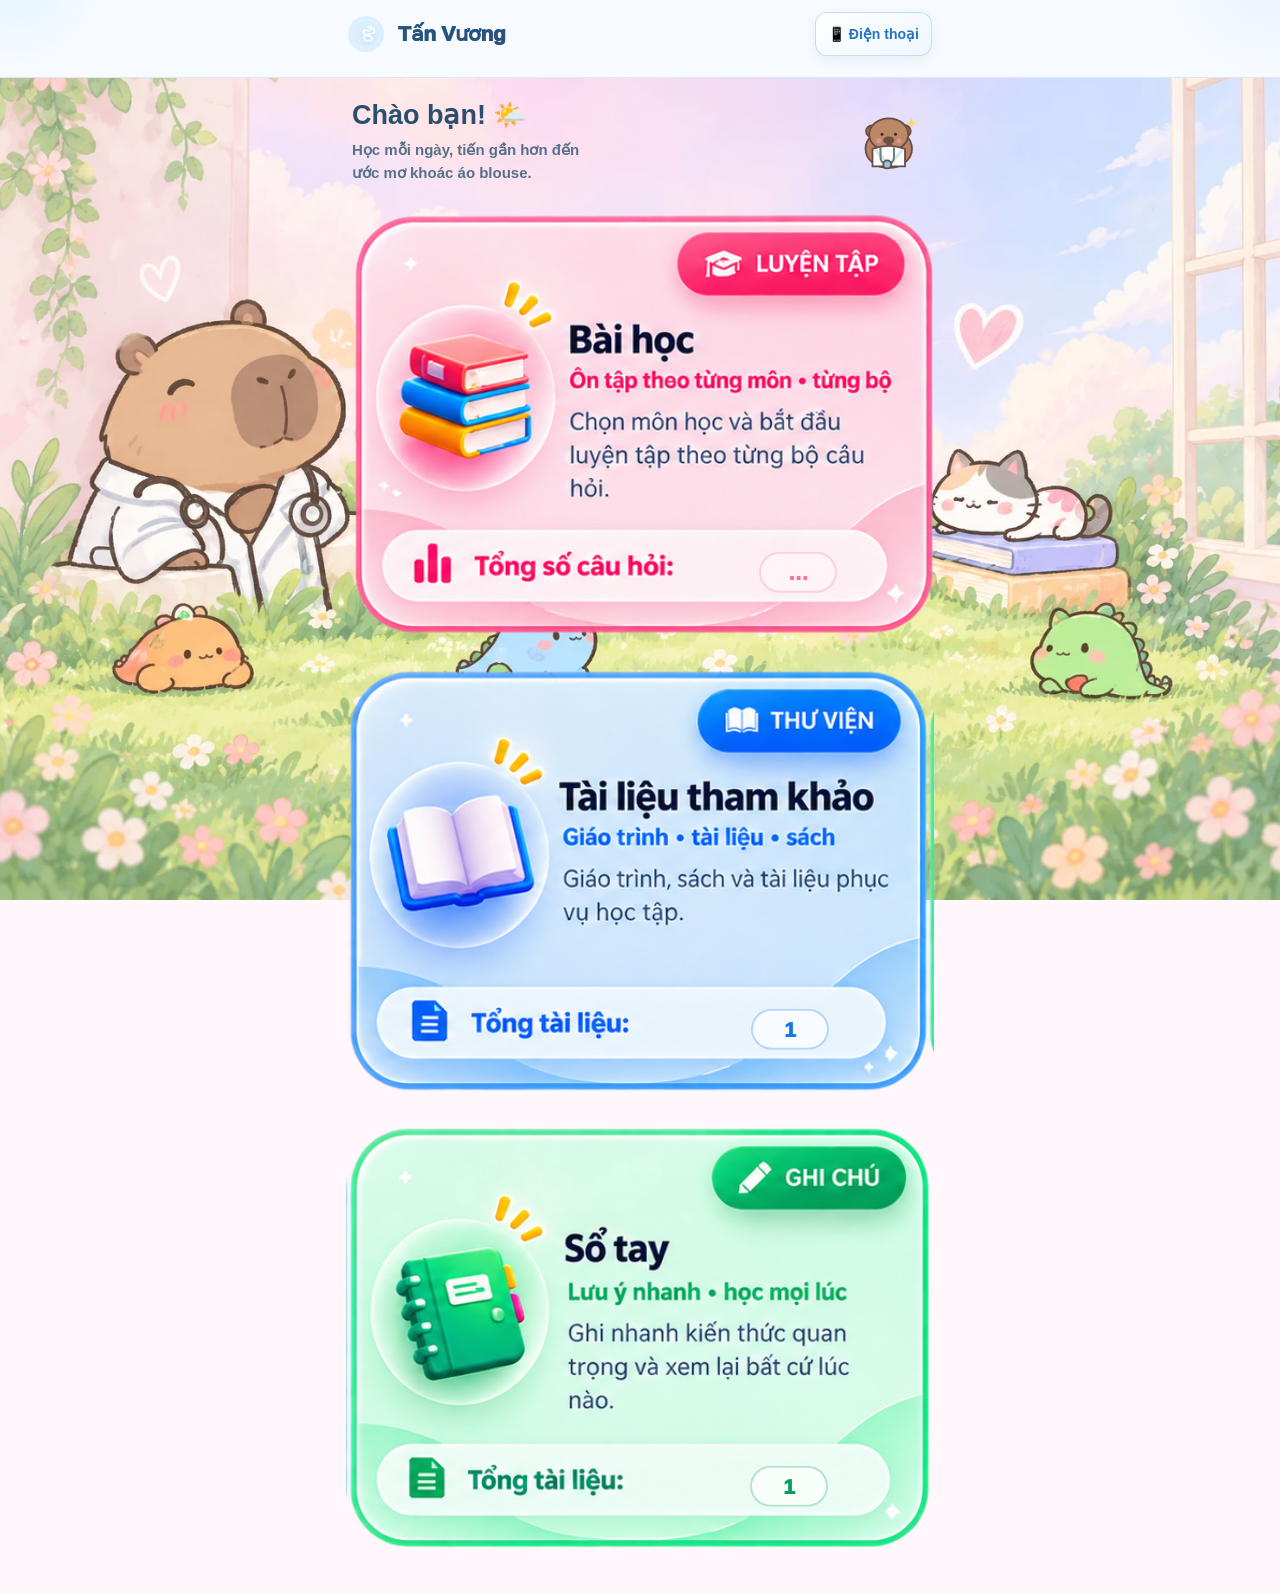
==== commit 09db7a87: "1" ====
--- a/mobile.html
+++ b/mobile.html
@@ -6,7 +6,7 @@
 <meta content="width=device-width, initial-scale=1.0" name="viewport"/>
 <meta content="#f28da8" name="theme-color"/>
 <title>Tấn Vương | Học Y Khoa Cùng Tôi</title>
-<link href="styles/mobile.css?v=20260911q3" rel="stylesheet"/>
+<link href="styles/mobile.css?v=20260911q4" rel="stylesheet"/>
 
 </head>
 <body class="closer-kawaii-theme">
@@ -1426,7 +1426,7 @@
 
 
 
-<script src="js/mobile.js?v=20260911q3"></script>
-<script src="js/app.js?v=20260911q3"></script>
+<script src="js/mobile.js?v=20260911q4"></script>
+<script src="js/app.js?v=20260911q4"></script>
 </body>
 </html>
--- a/styles/mobile.css
+++ b/styles/mobile.css
@@ -15112,3 +15112,23 @@
 html#mobilePreview[data-device="mobile"] .question-set-pro-card::before{z-index:2!important;}
 html#mobilePreview[data-device="mobile"] .question-set-pro-count{z-index:5!important;}
 html#mobilePreview[data-device="mobile"] .question-set-pro-active-indicator{z-index:6!important;}
+
+/* =========================================================
+   MOBILE HOME TOTAL V2 — RAISE COUNTERS SLIGHTLY
+   2026-09-11
+   Only affects the 3 total badges on the mobile home page.
+========================================================= */
+/* Real mobile viewport: keep the current right alignment, raise by +1.2%. */
+@media (max-width:768px){
+    html#mobilePreview[data-device="mobile"] #landingPage .home-total-v2{
+        top:auto!important;
+        bottom:8.4%!important;
+    }
+}
+
+/* Mobile mode shown in a wider preview/window: raise by the same visual amount. */
+@media (min-width:769px){
+    html#mobilePreview[data-device="mobile"] #landingPage .home-total-v2{
+        top:83.7%!important;
+    }
+}
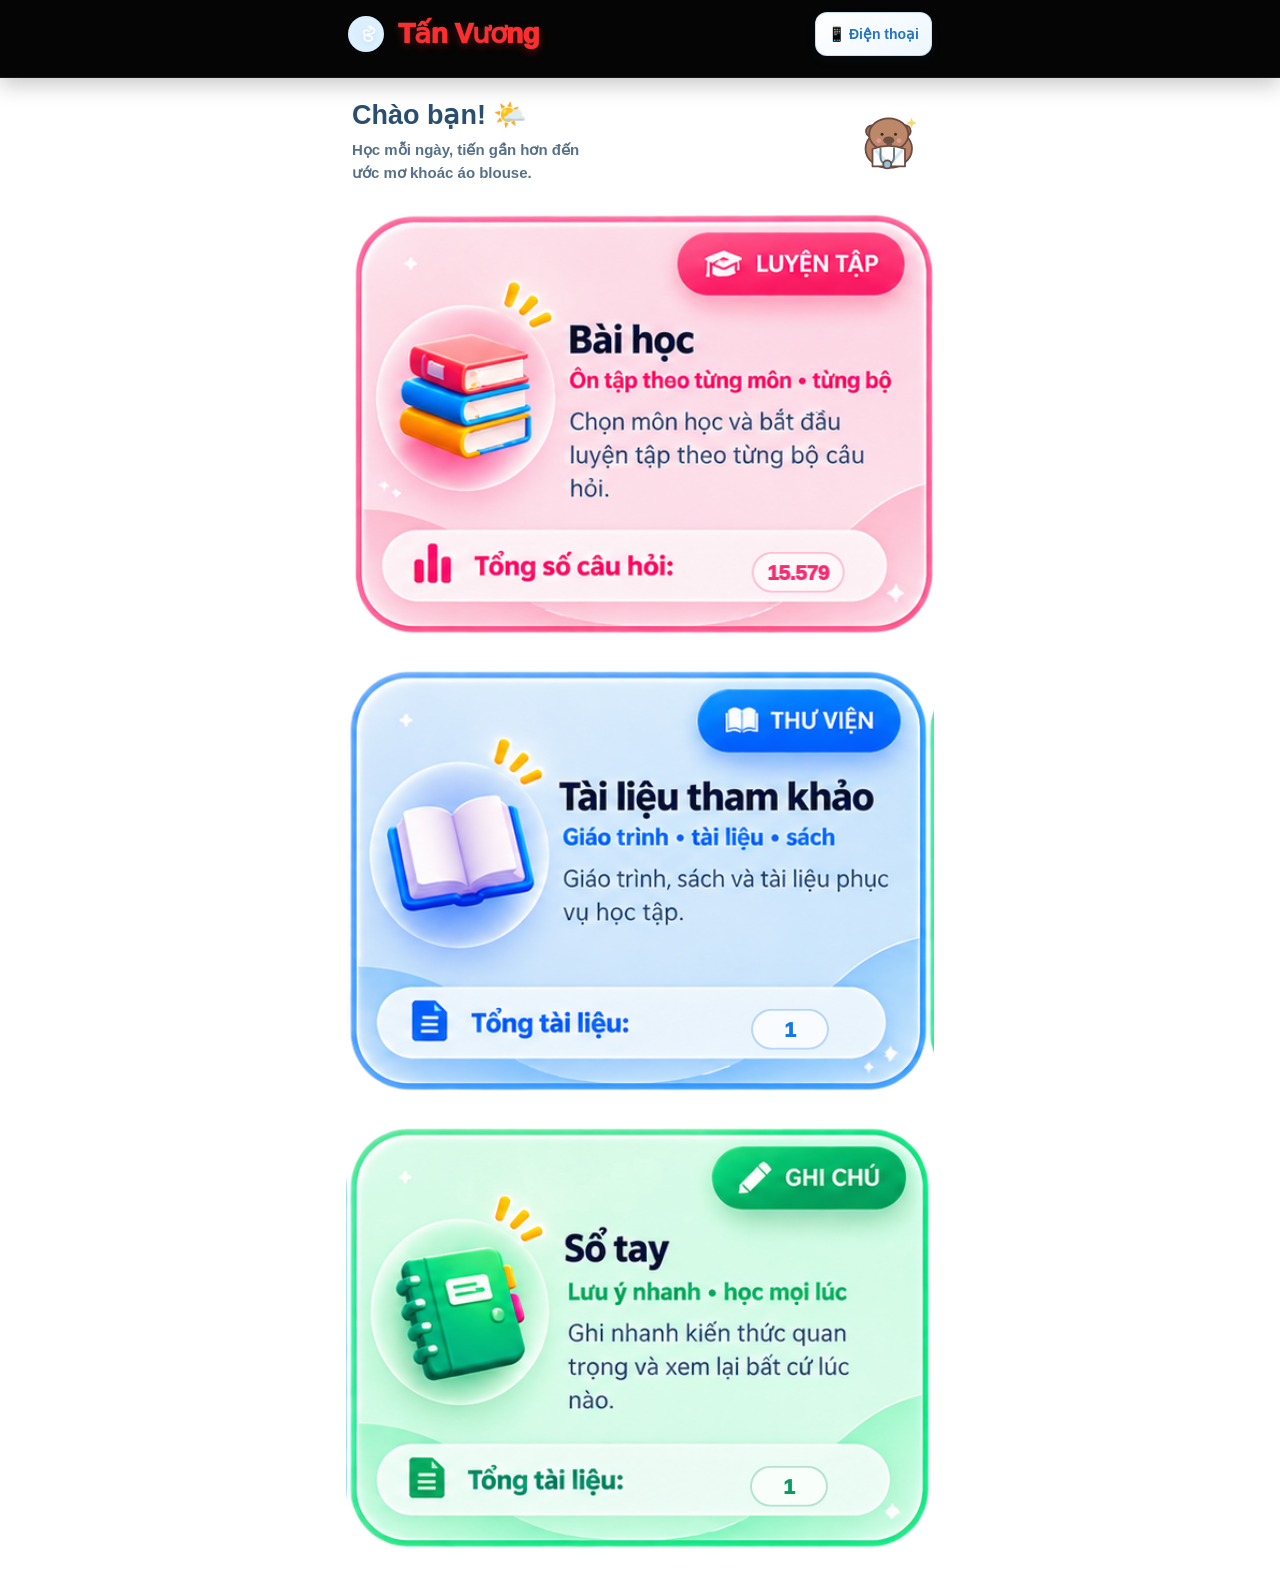
==== commit 471692ab: "2" ====
--- a/mobile.html
+++ b/mobile.html
@@ -4,9 +4,9 @@
 <head>
 <meta charset="utf-8"/>
 <meta content="width=device-width, initial-scale=1.0" name="viewport"/>
-<meta content="#f28da8" name="theme-color"/>
+<meta content="#050505" name="theme-color"/>
 <title>Tấn Vương | Học Y Khoa Cùng Tôi</title>
-<link href="styles/mobile.css?v=20260911q4" rel="stylesheet"/>
+<link href="styles/mobile.css?v=20260911q6" rel="stylesheet"/>
 
 </head>
 <body class="closer-kawaii-theme">
@@ -1427,6 +1427,6 @@
 
 
 <script src="js/mobile.js?v=20260911q4"></script>
-<script src="js/app.js?v=20260911q4"></script>
+<script src="js/app.js?v=20260911q5"></script>
 </body>
 </html>
--- a/styles/mobile.css
+++ b/styles/mobile.css
@@ -15132,3 +15132,171 @@
         top:83.7%!important;
     }
 }
+
+
+/* =========================================================
+   FINAL MOBILE HEADER — BLACK BAR + RED TẤN VƯƠNG
+   2026-09-11
+   Edit this block for mobile header changes.
+========================================================= */
+html#mobilePreview[data-device="mobile"] .header{
+    background:#050505!important;
+    background-image:none!important;
+    border-bottom:1px solid #191919!important;
+    box-shadow:0 7px 20px rgba(0,0,0,.22)!important;
+    backdrop-filter:none!important;
+    -webkit-backdrop-filter:none!important;
+}
+html#mobilePreview[data-device="mobile"] .header::before,
+html#mobilePreview[data-device="mobile"] .header::after{
+    display:none!important;
+    content:none!important;
+}
+html#mobilePreview[data-device="mobile"] .header .brand-name{
+    font-size:28px!important;
+    line-height:1!important;
+    font-weight:1000!important;
+    letter-spacing:-.65px!important;
+    color:#ff2d2d!important;
+    background:none!important;
+    -webkit-background-clip:border-box!important;
+    background-clip:border-box!important;
+    -webkit-text-fill-color:#ff2d2d!important;
+    text-shadow:0 0 1px rgba(255,255,255,.28),0 3px 10px rgba(255,45,45,.32)!important;
+    white-space:nowrap!important;
+    max-width:none!important;
+}
+html#mobilePreview[data-device="mobile"] .header .kawaii-header-nav{
+    background:#111!important;
+    border:1px solid #282828!important;
+    box-shadow:none!important;
+    backdrop-filter:none!important;
+    -webkit-backdrop-filter:none!important;
+}
+html#mobilePreview[data-device="mobile"] .header .kawaii-nav-btn{
+    color:#f4f4f4!important;
+    text-shadow:none!important;
+}
+html#mobilePreview[data-device="mobile"] .header .kawaii-nav-btn:hover{
+    color:#fff!important;
+    background:#202020!important;
+}
+html#mobilePreview[data-device="mobile"] .header .kawaii-nav-btn.active{
+    color:#ff4b4b!important;
+    background:#1b1b1b!important;
+    box-shadow:inset 0 0 0 1px rgba(255,65,65,.20)!important;
+}
+html#mobilePreview[data-device="mobile"] .header .fullscreen-btn{
+    color:#fff!important;
+    background:#151515!important;
+    border-color:#303030!important;
+    box-shadow:none!important;
+    backdrop-filter:none!important;
+    -webkit-backdrop-filter:none!important;
+}
+
+/* =========================================================
+   MOBILE HOME ONLY — FULL WHITE BACKGROUND
+   2026-09-11
+   Other mobile pages keep their existing backgrounds.
+========================================================= */
+html#mobilePreview[data-device="mobile"] body.mobile-home-white{
+    background:#fff!important;
+    background-image:none!important;
+    background-color:#fff!important;
+}
+html#mobilePreview[data-device="mobile"] body.mobile-home-white > .kawaii-global-scene,
+html#mobilePreview[data-device="mobile"] body.mobile-home-white > .background-orb,
+html#mobilePreview[data-device="mobile"] body.mobile-home-white > .global-stickers{
+    display:none!important;
+}
+html#mobilePreview[data-device="mobile"] body.mobile-home-white #landingPage.home-v2-page{
+    background:#fff!important;
+    background-image:none!important;
+}
+html#mobilePreview[data-device="mobile"] body.mobile-home-white #landingPage.home-v2-page::before,
+html#mobilePreview[data-device="mobile"] body.mobile-home-white #landingPage.home-v2-page::after,
+html#mobilePreview[data-device="mobile"] body.mobile-home-white #landingPage .home-v2-sky,
+html#mobilePreview[data-device="mobile"] body.mobile-home-white #landingPage .home-bottom-garden{
+    display:none!important;
+    content:none!important;
+    background:none!important;
+}
+
+/* =========================================================
+   FINAL MOBILE GLOBAL PAGE BACKGROUND — PURE WHITE EVERYWHERE
+   2026-09-11 V6
+   Page canvas/background is always white on Mobile.
+   Content-card images (subject cards, home cards, quiz-set cards)
+   are intentionally preserved.
+========================================================= */
+html#mobilePreview[data-device="mobile"],
+html#mobilePreview[data-device="mobile"] body,
+html#mobilePreview[data-device="mobile"] body.closer-kawaii-theme,
+html#mobilePreview[data-device="mobile"] main.container{
+    background:#fff!important;
+    background-color:#fff!important;
+    background-image:none!important;
+}
+
+/* Every navigable page uses a plain white canvas. */
+html#mobilePreview[data-device="mobile"] .page-section,
+html#mobilePreview[data-device="mobile"] .page-section.show,
+html#mobilePreview[data-device="mobile"] #landingPage,
+html#mobilePreview[data-device="mobile"] #notebookPage,
+html#mobilePreview[data-device="mobile"] #exerciseHub,
+html#mobilePreview[data-device="mobile"] #subjectPage,
+html#mobilePreview[data-device="mobile"] #quizConfigPage,
+html#mobilePreview[data-device="mobile"] #resourceHub,
+html#mobilePreview[data-device="mobile"] #resourceListPage,
+html#mobilePreview[data-device="mobile"] #quizPage,
+html#mobilePreview[data-device="mobile"] #readPage,
+html#mobilePreview[data-device="mobile"] #flashcardPage,
+html#mobilePreview[data-device="mobile"] #wordPracticePage{
+    background:#fff!important;
+    background-color:#fff!important;
+    background-image:none!important;
+}
+
+/* Remove full-page decorative scenery/gradient layers on all Mobile pages. */
+html#mobilePreview[data-device="mobile"] body > .kawaii-global-scene,
+html#mobilePreview[data-device="mobile"] body > .background-orb,
+html#mobilePreview[data-device="mobile"] body > .global-stickers,
+html#mobilePreview[data-device="mobile"] .kawaii-page-decor,
+html#mobilePreview[data-device="mobile"] .kawaii-floating-notes,
+html#mobilePreview[data-device="mobile"] .subject-page-decor,
+html#mobilePreview[data-device="mobile"] .flashcard-page-bg,
+html#mobilePreview[data-device="mobile"] .word-practice-page-bg,
+html#mobilePreview[data-device="mobile"] #landingPage .home-v2-sky,
+html#mobilePreview[data-device="mobile"] #landingPage .home-bottom-garden{
+    display:none!important;
+    visibility:hidden!important;
+    background:none!important;
+    background-image:none!important;
+}
+
+/* Kill page-level pseudo-backgrounds without touching card pseudo-elements. */
+html#mobilePreview[data-device="mobile"] body::before,
+html#mobilePreview[data-device="mobile"] body::after,
+html#mobilePreview[data-device="mobile"] main.container::before,
+html#mobilePreview[data-device="mobile"] main.container::after,
+html#mobilePreview[data-device="mobile"] .page-section::before,
+html#mobilePreview[data-device="mobile"] .page-section::after{
+    background:none!important;
+    background-image:none!important;
+    box-shadow:none!important;
+    content:none!important;
+    display:none!important;
+}
+
+/* Avoid inherited translucent page backdrop colors around content. */
+html#mobilePreview[data-device="mobile"] .quiz-layout,
+html#mobilePreview[data-device="mobile"] .subjects,
+html#mobilePreview[data-device="mobile"] .resource-category-grid,
+html#mobilePreview[data-device="mobile"] .book-list,
+html#mobilePreview[data-device="mobile"] .read-list,
+html#mobilePreview[data-device="mobile"] .flashcard-stage,
+html#mobilePreview[data-device="mobile"] .word-practice-dashboard{
+    background-color:transparent!important;
+    background-image:none!important;
+}
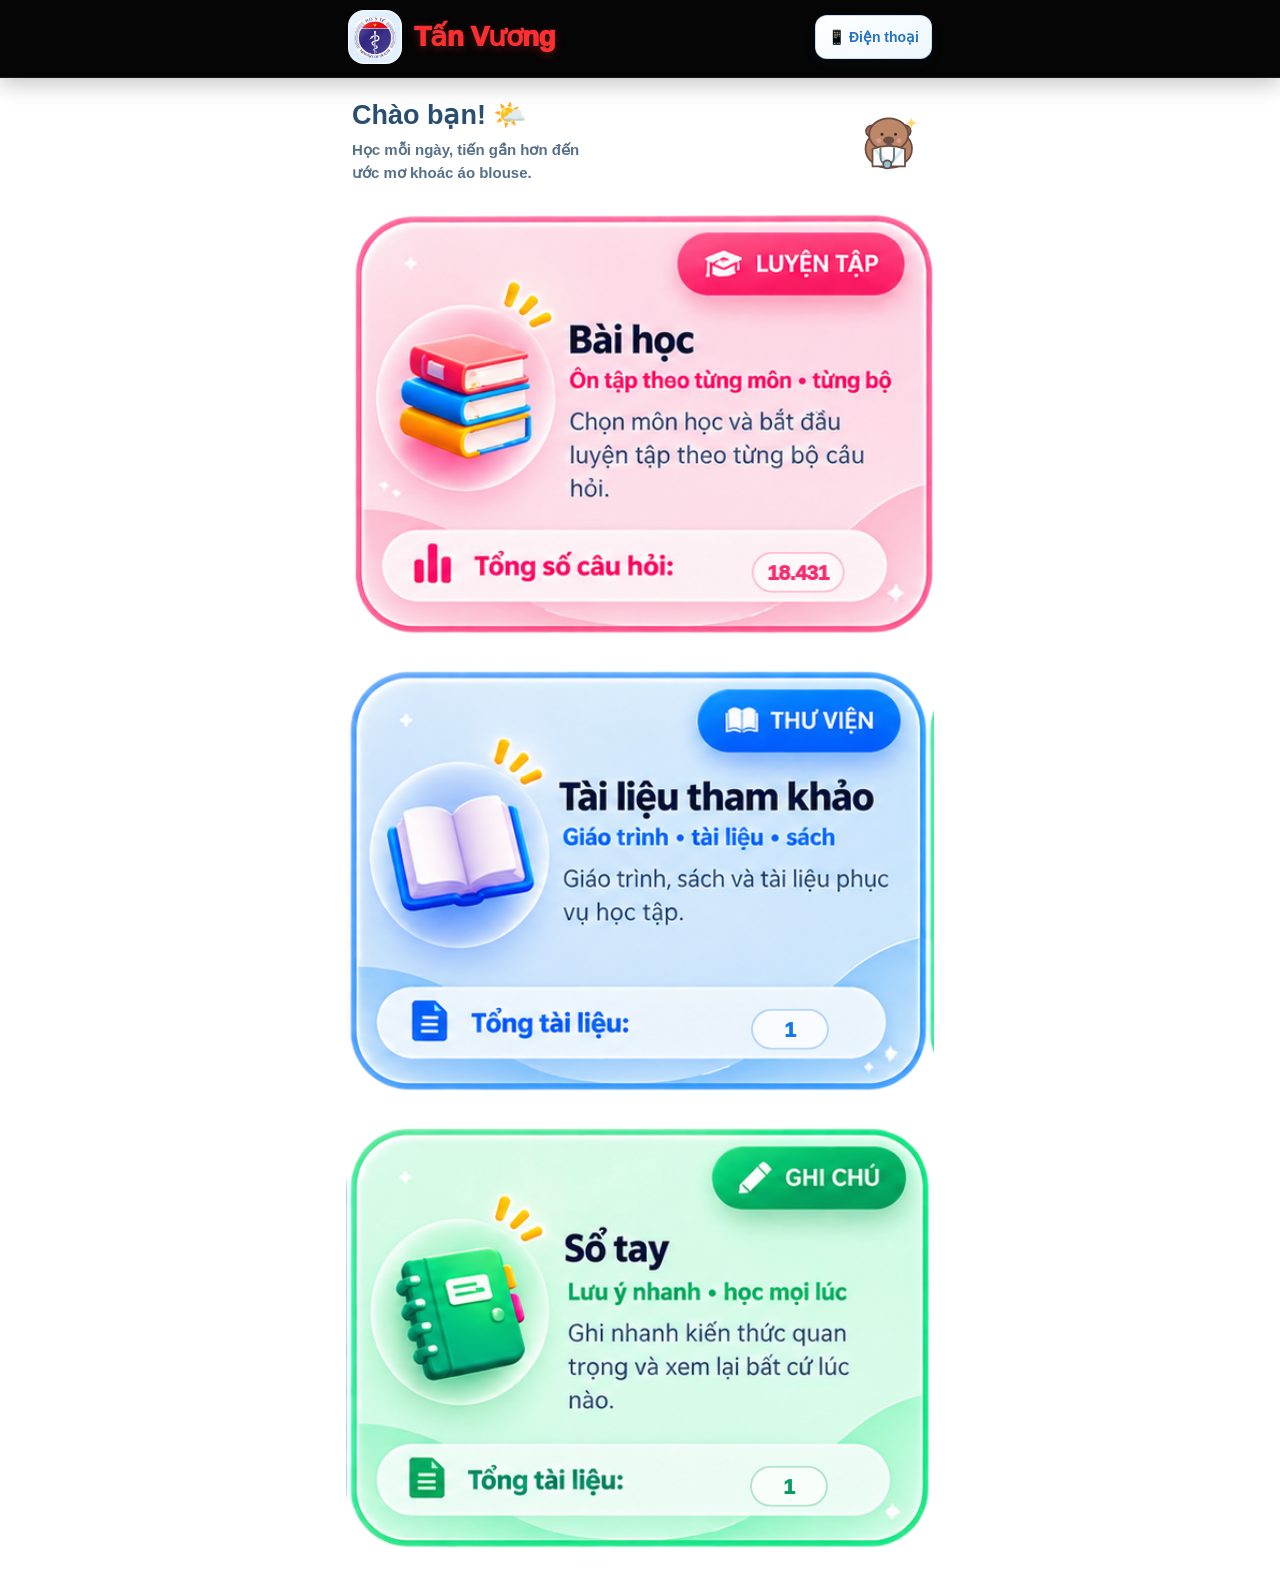
==== commit 3c461a76: "3" ====
--- a/mobile.html
+++ b/mobile.html
@@ -6,7 +6,7 @@
 <meta content="width=device-width, initial-scale=1.0" name="viewport"/>
 <meta content="#050505" name="theme-color"/>
 <title>Tấn Vương | Học Y Khoa Cùng Tôi</title>
-<link href="styles/mobile.css?v=20260911q6" rel="stylesheet"/>
+<link href="styles/mobile.css?v=20260913f3" rel="stylesheet"/>
 
 </head>
 <body class="closer-kawaii-theme">
@@ -926,6 +926,9 @@
 ===================================================== -->
 <section class="page-section" id="flashcardPage">
 <div class="flashcard-page-bg">
+<div aria-hidden="true" class="mobile-english-stickers mobile-flash-stickers">
+<span class="mes mes-1">📚</span><span class="mes mes-2">✨</span><span class="mes mes-3">💙</span><span class="mes mes-4">🎧</span><span class="mes mes-5">☁️</span><span class="mes mes-6">🌈</span>
+</div>
 <span class="flash-decor fd1">
             🔤
         </span>
@@ -1086,6 +1089,9 @@
 ===================================================== -->
 <section class="page-section" id="wordPracticePage">
 <div class="word-practice-page-bg">
+<div aria-hidden="true" class="mobile-english-stickers mobile-word-stickers">
+<span class="mes mes-1">✏️</span><span class="mes mes-2">🧩</span><span class="mes mes-3">💬</span><span class="mes mes-4">⭐</span><span class="mes mes-5">🎯</span><span class="mes mes-6">🌱</span>
+</div>
 <span aria-hidden="true" class="word-decor wd1">A</span>
 <span aria-hidden="true" class="word-decor wd2">あ</span>
 <span aria-hidden="true" class="word-decor wd3">💬</span>
@@ -1426,7 +1432,9 @@
 
 
 
-<script src="js/mobile.js?v=20260911q4"></script>
-<script src="js/app.js?v=20260911q5"></script>
+<script src="flashcards/tienganh.js?v=20260913f1"></script>
+<script src="flashcards/tienganh11.js?v=20260913f1"></script>
+<script src="js/mobile.js?v=20260913f1"></script>
+<script src="js/app.js?v=20260913f3"></script>
 </body>
 </html>
--- a/styles/mobile.css
+++ b/styles/mobile.css
@@ -15265,8 +15265,6 @@
 html#mobilePreview[data-device="mobile"] .kawaii-page-decor,
 html#mobilePreview[data-device="mobile"] .kawaii-floating-notes,
 html#mobilePreview[data-device="mobile"] .subject-page-decor,
-html#mobilePreview[data-device="mobile"] .flashcard-page-bg,
-html#mobilePreview[data-device="mobile"] .word-practice-page-bg,
 html#mobilePreview[data-device="mobile"] #landingPage .home-v2-sky,
 html#mobilePreview[data-device="mobile"] #landingPage .home-bottom-garden{
     display:none!important;
@@ -15300,3 +15298,468 @@
     background-color:transparent!important;
     background-image:none!important;
 }
+
+/* =========================================================
+   V10 — FIXED BLACK HEADER + MOBILE SCROLL-TOP POSITION
+   2026-09-12
+========================================================= */
+html#mobilePreview[data-device="mobile"] .header{
+    position:fixed!important;
+    top:0!important;
+    left:0!important;
+    right:0!important;
+    width:100%!important;
+    z-index:5000!important;
+}
+html#mobilePreview[data-device="mobile"] body{
+    padding-top:78px!important;
+}
+
+/* V11 — move the mobile ↑ button farther to the right.
+   Intentionally lets a small part approach the screen edge for the requested placement. */
+html#mobilePreview[data-device="mobile"] .scroll-top-btn{
+    right:-6px!important;
+}
+
+/* =========================================================
+   BRAND LOGO REDESIGN — MINISTRY OF HEALTH BOX
+   2026-09-12
+   Applied to both PC and Mobile
+========================================================= */
+.header .brand,
+.brand{
+    align-items:center!important;
+    gap:12px!important;
+}
+.brand-logo{
+    position:relative!important;
+    overflow:hidden!important;
+    isolation:isolate!important;
+    background:linear-gradient(180deg,#ffffff 0%,#f6f8ff 100%)!important;
+    border:1.6px solid rgba(255,255,255,.82)!important;
+    box-shadow:0 10px 24px rgba(0,0,0,.18), inset 0 1px 0 rgba(255,255,255,.95)!important;
+}
+.brand-logo::before{
+    content:""!important;
+    position:absolute!important;
+    inset:5px!important;
+    border-radius:14px!important;
+    background:
+        url("../assets/brand/bo-y-te.png") center/contain no-repeat,
+        radial-gradient(circle at 30% 22%, rgba(255,255,255,.96) 0%, rgba(244,247,255,.98) 52%, rgba(233,239,255,.95) 100%)!important;
+    box-shadow:inset 0 0 0 1px rgba(123,147,214,.16)!important;
+    z-index:2!important;
+}
+.brand-logo::after{
+    content:""!important;
+    position:absolute!important;
+    inset:0!important;
+    border-radius:inherit!important;
+    background:linear-gradient(135deg, rgba(255,255,255,.46) 0%, rgba(255,255,255,0) 42%, rgba(255,255,255,.18) 100%)!important;
+    pointer-events:none!important;
+    z-index:3!important;
+}
+.brand-pulse,
+.brand-cross,
+.brand-cross img,
+.medical-snake-mark{
+    display:none!important;
+}
+.brand-logo:hover,
+.brand:hover .brand-logo{
+    transform:none!important;
+    filter:none!important;
+}
+html#mobilePreview[data-device="pc"] .brand-logo{
+    width:72px!important;
+    height:72px!important;
+    flex:0 0 72px!important;
+    border-radius:22px!important;
+}
+html#mobilePreview[data-device="mobile"] .brand-logo{
+    width:54px!important;
+    height:54px!important;
+    flex:0 0 54px!important;
+    border-radius:16px!important;
+}
+html#mobilePreview[data-device="pc"] .brand-name{
+    line-height:1!important;
+}
+html#mobilePreview[data-device="mobile"] .brand-name{
+    line-height:1!important;
+}
+@media (max-width:560px){
+    html#mobilePreview[data-device="mobile"] .brand{
+        gap:10px!important;
+    }
+    html#mobilePreview[data-device="mobile"] .brand-logo{
+        width:48px!important;
+        height:48px!important;
+        flex:0 0 48px!important;
+        border-radius:15px!important;
+    }
+}
+
+/* =========================================================
+   V13 — MOBILE ENGLISH FLASHCARD + WORD PRACTICE FIX
+   2026-09-12
+   - Undo accidental hiding from the all-white mobile rule.
+   - Keep white page canvas while preserving feature content.
+   - Add lightweight decorative stickers only on Mobile.
+========================================================= */
+html#mobilePreview[data-device="mobile"] #flashcardPage .flashcard-page-bg,
+html#mobilePreview[data-device="mobile"] #wordPracticePage .word-practice-page-bg{
+    display:block!important;
+    visibility:visible!important;
+    position:relative!important;
+    width:100%!important;
+    min-height:calc(100vh - 90px)!important;
+    overflow:hidden!important;
+    background:#fff!important;
+    background-image:none!important;
+}
+
+/* Old decorative labels used negative z-index; use the new sticker layer instead. */
+html#mobilePreview[data-device="mobile"] #flashcardPage .flash-decor,
+html#mobilePreview[data-device="mobile"] #wordPracticePage .word-decor{
+    display:none!important;
+}
+
+html#mobilePreview[data-device="mobile"] .mobile-english-stickers{
+    display:block!important;
+    position:absolute!important;
+    inset:0!important;
+    z-index:1!important;
+    pointer-events:none!important;
+    overflow:hidden!important;
+}
+html#mobilePreview[data-device="mobile"] .mobile-english-stickers .mes{
+    position:absolute!important;
+    width:44px!important;
+    height:44px!important;
+    display:grid!important;
+    place-items:center!important;
+    border-radius:16px!important;
+    background:rgba(255,255,255,.93)!important;
+    border:1px solid rgba(190,214,255,.58)!important;
+    box-shadow:0 8px 22px rgba(54,91,150,.12)!important;
+    font-size:23px!important;
+    line-height:1!important;
+    opacity:.88!important;
+    animation:mobileEnglishStickerFloat 4.8s ease-in-out infinite!important;
+}
+html#mobilePreview[data-device="mobile"] .mobile-word-stickers .mes{
+    border-color:rgba(178,232,211,.72)!important;
+    box-shadow:0 8px 22px rgba(51,139,109,.11)!important;
+}
+html#mobilePreview[data-device="mobile"] .mobile-english-stickers .mes-1{left:4px!important;top:86px!important}
+html#mobilePreview[data-device="mobile"] .mobile-english-stickers .mes-2{right:5px!important;top:145px!important;animation-delay:-.8s!important}
+html#mobilePreview[data-device="mobile"] .mobile-english-stickers .mes-3{left:7px!important;top:42%!important;animation-delay:-1.6s!important}
+html#mobilePreview[data-device="mobile"] .mobile-english-stickers .mes-4{right:6px!important;top:57%!important;animation-delay:-2.4s!important}
+html#mobilePreview[data-device="mobile"] .mobile-english-stickers .mes-5{left:9px!important;bottom:118px!important;animation-delay:-3.2s!important}
+html#mobilePreview[data-device="mobile"] .mobile-english-stickers .mes-6{right:7px!important;bottom:55px!important;animation-delay:-4s!important}
+@keyframes mobileEnglishStickerFloat{
+    0%,100%{transform:translateY(0) rotate(-4deg) scale(1)}
+    50%{transform:translateY(-8px) rotate(5deg) scale(1.06)}
+}
+
+/* Keep all real controls above decorative stickers. */
+html#mobilePreview[data-device="mobile"] #flashcardPage .flashcard-page-bg > :not(.mobile-english-stickers),
+html#mobilePreview[data-device="mobile"] #wordPracticePage .word-practice-page-bg > :not(.mobile-english-stickers){
+    position:relative!important;
+    z-index:2!important;
+}
+
+/* Mobile reading comfort — final override. */
+html#mobilePreview[data-device="mobile"] .flash-header-btn,
+html#mobilePreview[data-device="mobile"] .word-header-btn{
+    min-height:42px!important;
+    padding:8px 12px!important;
+    font-size:13px!important;
+}
+html#mobilePreview[data-device="mobile"] .flash-header-center small,
+html#mobilePreview[data-device="mobile"] .word-header-center small{
+    font-size:10px!important;
+}
+html#mobilePreview[data-device="mobile"] .flash-header-center strong,
+html#mobilePreview[data-device="mobile"] .word-header-center strong{
+    font-size:16px!important;
+}
+html#mobilePreview[data-device="mobile"] .flash-dashboard-title > div > span,
+html#mobilePreview[data-device="mobile"] .word-practice-intro small{
+    font-size:10px!important;
+}
+html#mobilePreview[data-device="mobile"] .flash-dashboard-title p,
+html#mobilePreview[data-device="mobile"] .word-practice-intro p{
+    font-size:13px!important;
+    line-height:1.45!important;
+}
+html#mobilePreview[data-device="mobile"] .flash-stats small,
+html#mobilePreview[data-device="mobile"] .word-practice-stats small{
+    font-size:9px!important;
+}
+html#mobilePreview[data-device="mobile"] .flash-search-row input{
+    min-height:44px!important;
+    font-size:16px!important;
+}
+html#mobilePreview[data-device="mobile"] .flash-small-btn,
+html#mobilePreview[data-device="mobile"] .word-direction-btn,
+html#mobilePreview[data-device="mobile"] .word-shuffle-btn{
+    min-height:42px!important;
+    font-size:12px!important;
+}
+html#mobilePreview[data-device="mobile"] .flashcard-stage{
+    height:360px!important;
+    margin-top:14px!important;
+}
+html#mobilePreview[data-device="mobile"] .flashcard-face{
+    padding:26px 18px!important;
+}
+html#mobilePreview[data-device="mobile"] .flashcard-face h2{
+    font-size:clamp(28px,9vw,40px)!important;
+    line-height:1.18!important;
+}
+html#mobilePreview[data-device="mobile"] .flashcard-face > p,
+html#mobilePreview[data-device="mobile"] .flash-pronunciation,
+html#mobilePreview[data-device="mobile"] .flash-example{
+    font-size:14px!important;
+}
+html#mobilePreview[data-device="mobile"] .flashcard-actions button{
+    min-height:46px!important;
+    font-size:14px!important;
+}
+html#mobilePreview[data-device="mobile"] .word-direction-copy strong{
+    font-size:14px!important;
+}
+html#mobilePreview[data-device="mobile"] .word-direction-copy small,
+html#mobilePreview[data-device="mobile"] .word-progress-info strong,
+html#mobilePreview[data-device="mobile"] .word-input-label,
+html#mobilePreview[data-device="mobile"] .word-practice-feedback,
+html#mobilePreview[data-device="mobile"] .word-example{
+    font-size:12px!important;
+}
+html#mobilePreview[data-device="mobile"] .word-question-label{
+    font-size:10px!important;
+}
+html#mobilePreview[data-device="mobile"] .word-direction-label,
+html#mobilePreview[data-device="mobile"] .word-pronunciation{
+    font-size:13px!important;
+}
+html#mobilePreview[data-device="mobile"] .word-action-btn{
+    min-height:46px!important;
+    font-size:14px!important;
+}
+
+@media (max-width:430px){
+    html#mobilePreview[data-device="mobile"] .mobile-english-stickers .mes{
+        width:38px!important;
+        height:38px!important;
+        border-radius:14px!important;
+        font-size:20px!important;
+        opacity:.74!important;
+    }
+    html#mobilePreview[data-device="mobile"] .flashcard-stage{
+        height:340px!important;
+    }
+}
+
+@media (prefers-reduced-motion:reduce){
+    html#mobilePreview[data-device="mobile"] .mobile-english-stickers .mes{
+        animation:none!important;
+    }
+}
+
+
+/* =========================================================
+   V14 — DIRECT ENGLISH TOOLS + HARD MOBILE FEATURE GUARD
+   2026-09-13
+========================================================= */
+.english-subject-tools{
+    position:relative;
+    width:100%;
+    margin:20px 0 4px;
+    isolation:isolate;
+}
+.english-subject-tools[hidden]{display:none!important}
+.english-subject-tools.show{display:block!important}
+.english-tools-heading{
+    position:relative;
+    z-index:2;
+    display:flex;
+    align-items:center;
+    gap:14px;
+    padding:18px 20px!important;
+    border-radius:24px!important;
+    background:linear-gradient(135deg,#fff,#f5f9ff,#fff7fb)!important;
+    border:1px solid rgba(190,214,255,.72)!important;
+    box-shadow:0 14px 34px rgba(73,110,166,.10)!important;
+}
+.english-tools-heading-icon{
+    width:54px;height:54px;flex:0 0 54px;
+    display:grid;place-items:center;
+    border-radius:18px;
+    background:linear-gradient(135deg,#dceeff,#eee7ff,#ffe7f1);
+    font-size:27px;
+}
+.english-tools-heading small{
+    color:#6688bd;font-size:10px;font-weight:950;letter-spacing:1px;
+}
+.english-tools-heading h2{
+    margin:3px 0 4px;color:#253b61;font-size:24px;line-height:1.1;
+}
+.english-tools-heading p{
+    margin:0;color:#71829d;font-size:12px;line-height:1.4;
+}
+.english-tools-grid{
+    position:relative;z-index:2;
+    display:grid;grid-template-columns:repeat(2,minmax(0,1fr));
+    gap:14px;margin-top:14px;
+}
+.english-tool-card{
+    position:relative;overflow:hidden;
+    min-height:134px;padding:18px;
+    display:grid;grid-template-columns:58px 1fr 42px;
+    align-items:center;gap:14px;
+    border:1px solid transparent;border-radius:25px;
+    cursor:pointer;text-align:left;
+    box-shadow:0 16px 34px rgba(71,98,143,.10);
+    transition:transform .22s ease,box-shadow .22s ease,filter .22s ease;
+}
+.english-tool-card:hover{transform:translateY(-4px);filter:saturate(1.04)}
+.english-tool-flash{
+    color:#315a9f;
+    background:linear-gradient(145deg,#fff,#edf6ff,#f7f2ff);
+    border-color:#cfe4ff;
+}
+.english-tool-word{
+    color:#287b67;
+    background:linear-gradient(145deg,#fff,#edfff8,#f4fbff);
+    border-color:#caeee2;
+}
+.english-tool-icon{
+    width:58px;height:58px;display:grid;place-items:center;
+    border-radius:19px;background:rgba(255,255,255,.86);
+    box-shadow:0 9px 20px rgba(76,102,143,.10);font-size:29px;
+}
+.english-tool-copy{min-width:0;display:flex;flex-direction:column}
+.english-tool-copy small{font-size:9px;font-weight:950;letter-spacing:1px;opacity:.72}
+.english-tool-copy strong{margin-top:4px;font-size:19px;line-height:1.15}
+.english-tool-copy em{margin-top:5px;font-size:11px;line-height:1.35;font-style:normal;opacity:.72}
+.english-tool-arrow{
+    width:40px;height:40px;display:grid;place-items:center;border-radius:14px;
+    color:#fff;font-size:21px;font-weight:950;
+    background:linear-gradient(135deg,#6098f3,#9270ea);
+}
+.english-tool-word .english-tool-arrow{background:linear-gradient(135deg,#4ac89a,#40a7d8)}
+.english-tool-sticker{position:absolute;right:13px;top:10px;font-size:19px;opacity:.34}
+.english-tools-decor{display:none}
+
+html#mobilePreview[data-device="mobile"] #flashcardPage,
+html#mobilePreview[data-device="mobile"] #wordPracticePage{
+    visibility:visible!important;
+    opacity:1!important;
+}
+html#mobilePreview[data-device="mobile"] #flashcardPage.show,
+html#mobilePreview[data-device="mobile"] #wordPracticePage.show{
+    display:block!important;
+}
+html#mobilePreview[data-device="mobile"] #flashcardPage .flashcard-page-bg,
+html#mobilePreview[data-device="mobile"] #wordPracticePage .word-practice-page-bg{
+    display:block!important;
+    visibility:visible!important;
+    opacity:1!important;
+    background:#fff!important;
+    min-height:calc(100vh - 88px)!important;
+}
+
+html#mobilePreview[data-device="mobile"] .english-subject-tools{
+    margin:14px 0 8px!important;
+    padding:0 2px 12px!important;
+}
+html#mobilePreview[data-device="mobile"] .english-tools-heading{
+    gap:10px!important;padding:14px!important;border-radius:20px!important;
+}
+html#mobilePreview[data-device="mobile"] .english-tools-heading-icon{
+    width:46px!important;height:46px!important;flex-basis:46px!important;border-radius:15px!important;font-size:23px!important;
+}
+html#mobilePreview[data-device="mobile"] .english-tools-heading small{font-size:9px!important}
+html#mobilePreview[data-device="mobile"] .english-tools-heading h2{font-size:20px!important}
+html#mobilePreview[data-device="mobile"] .english-tools-heading p{font-size:11px!important}
+html#mobilePreview[data-device="mobile"] .english-tools-grid{
+    grid-template-columns:1fr!important;gap:11px!important;margin-top:11px!important;
+}
+html#mobilePreview[data-device="mobile"] .english-tool-card{
+    min-height:112px!important;
+    padding:15px 14px!important;
+    grid-template-columns:50px 1fr 38px!important;
+    gap:11px!important;border-radius:20px!important;
+}
+html#mobilePreview[data-device="mobile"] .english-tool-icon{
+    width:50px!important;height:50px!important;border-radius:16px!important;font-size:25px!important;
+}
+html#mobilePreview[data-device="mobile"] .english-tool-copy small{font-size:9px!important}
+html#mobilePreview[data-device="mobile"] .english-tool-copy strong{font-size:17px!important}
+html#mobilePreview[data-device="mobile"] .english-tool-copy em{font-size:11px!important}
+html#mobilePreview[data-device="mobile"] .english-tool-arrow{
+    width:38px!important;height:38px!important;border-radius:13px!important;font-size:19px!important;
+}
+
+/* Mobile-only stickers around the English tools themselves. */
+html#mobilePreview[data-device="mobile"] .english-tools-decor{
+    display:block!important;position:absolute!important;inset:-8px -2px!important;
+    z-index:3!important;pointer-events:none!important;overflow:visible!important;
+}
+html#mobilePreview[data-device="mobile"] .english-tools-decor .etd{
+    position:absolute!important;width:32px!important;height:32px!important;
+    display:grid!important;place-items:center!important;border-radius:12px!important;
+    background:rgba(255,255,255,.93)!important;border:1px solid rgba(204,220,247,.82)!important;
+    box-shadow:0 7px 18px rgba(67,97,144,.11)!important;font-size:17px!important;
+    animation:englishToolSticker 4.2s ease-in-out infinite!important;
+}
+html#mobilePreview[data-device="mobile"] .english-tools-decor .etd-1{left:-2px;top:78px}
+html#mobilePreview[data-device="mobile"] .english-tools-decor .etd-2{right:1px;top:52px;animation-delay:-.7s!important}
+html#mobilePreview[data-device="mobile"] .english-tools-decor .etd-3{left:3px;top:50%;animation-delay:-1.4s!important}
+html#mobilePreview[data-device="mobile"] .english-tools-decor .etd-4{right:2px;top:58%;animation-delay:-2.1s!important}
+html#mobilePreview[data-device="mobile"] .english-tools-decor .etd-5{left:9px;bottom:-3px;animation-delay:-2.8s!important}
+html#mobilePreview[data-device="mobile"] .english-tools-decor .etd-6{right:10px;bottom:-5px;animation-delay:-3.5s!important}
+@keyframes englishToolSticker{
+    0%,100%{transform:translateY(0) rotate(-5deg) scale(1)}
+    50%{transform:translateY(-7px) rotate(6deg) scale(1.06)}
+}
+@media(max-width:430px){
+    html#mobilePreview[data-device="mobile"] .english-tools-decor .etd{width:28px!important;height:28px!important;font-size:15px!important;opacity:.82!important}
+}
+@media(prefers-reduced-motion:reduce){
+    html#mobilePreview[data-device="mobile"] .english-tools-decor .etd{animation:none!important}
+}
+
+/* =========================================================
+   FLASHCARD FRONT — ENGLISH WORD ONLY
+   2026-09-13
+========================================================= */
+#flashcardPage .flashcard-front{
+    display:flex!important;
+    align-items:center!important;
+    justify-content:center!important;
+    text-align:center!important;
+}
+#flashcardPage .flashcard-front .flash-face-label,
+#flashcardPage .flashcard-front .flash-word-icon,
+#flashcardPage .flashcard-front #flashFrontHint,
+#flashcardPage .flashcard-front .flash-click-hint{
+    display:none!important;
+}
+#flashcardPage .flashcard-front #flashFrontText{
+    display:block!important;
+    margin:auto!important;
+    max-width:90%!important;
+    font-weight:900!important;
+    line-height:1.15!important;
+    text-align:center!important;
+}
+html#mobilePreview[data-device="pc"] #flashcardPage .flashcard-front #flashFrontText{
+    font-size:clamp(42px,5vw,76px)!important;
+}
+html#mobilePreview[data-device="mobile"] #flashcardPage .flashcard-front #flashFrontText{
+    font-size:clamp(34px,10vw,58px)!important;
+}
